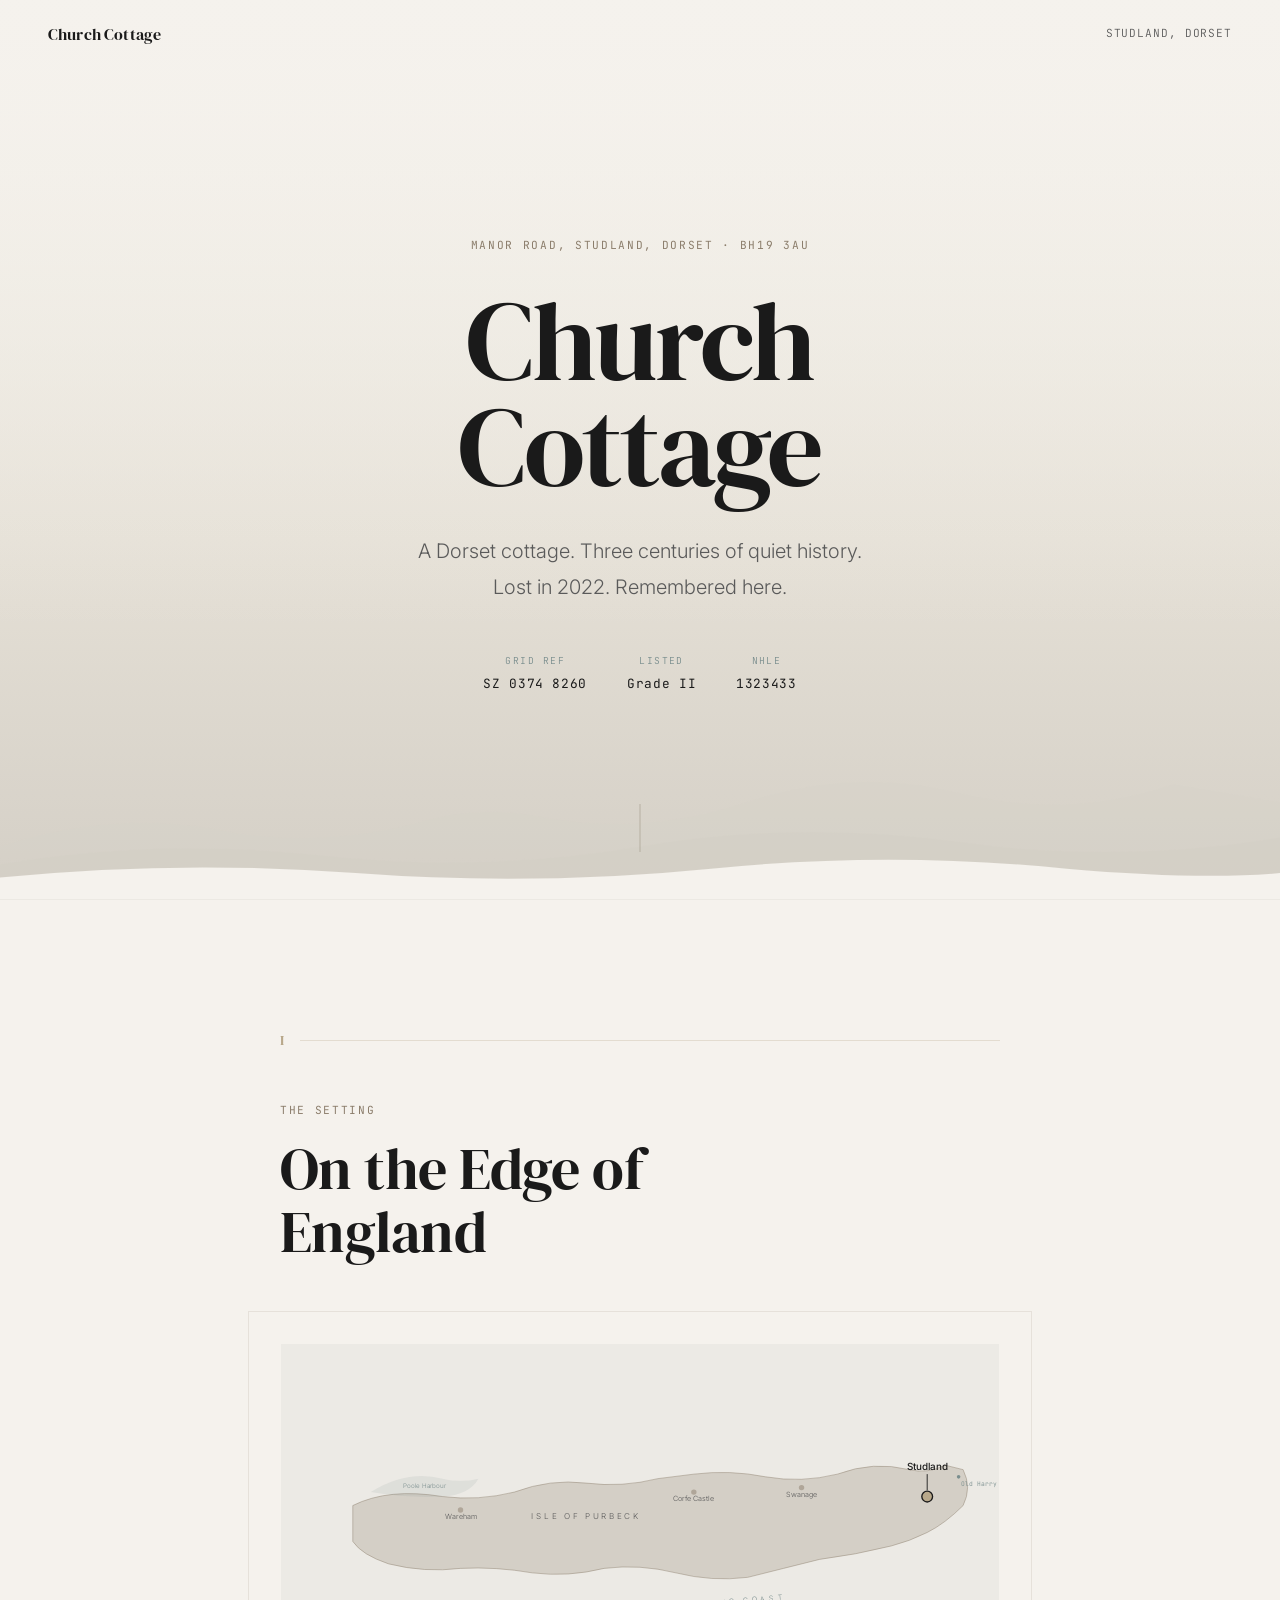
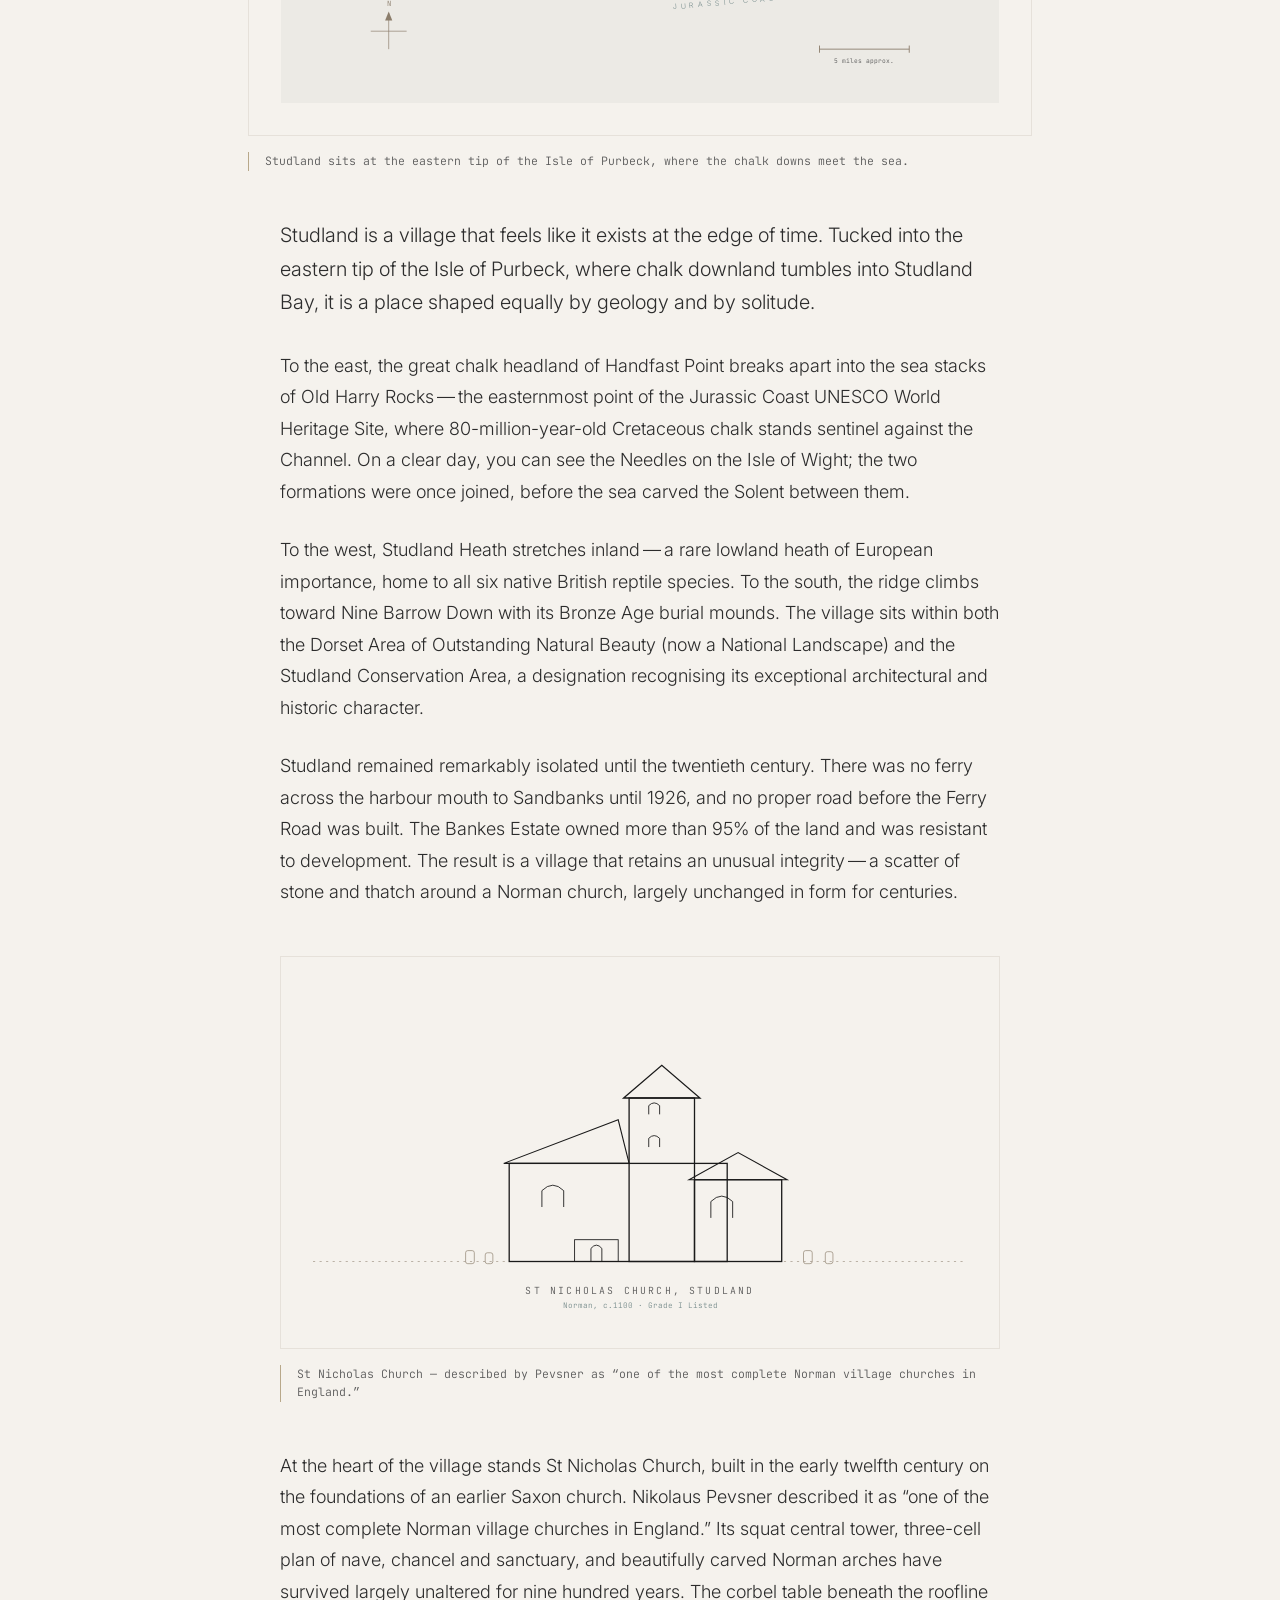
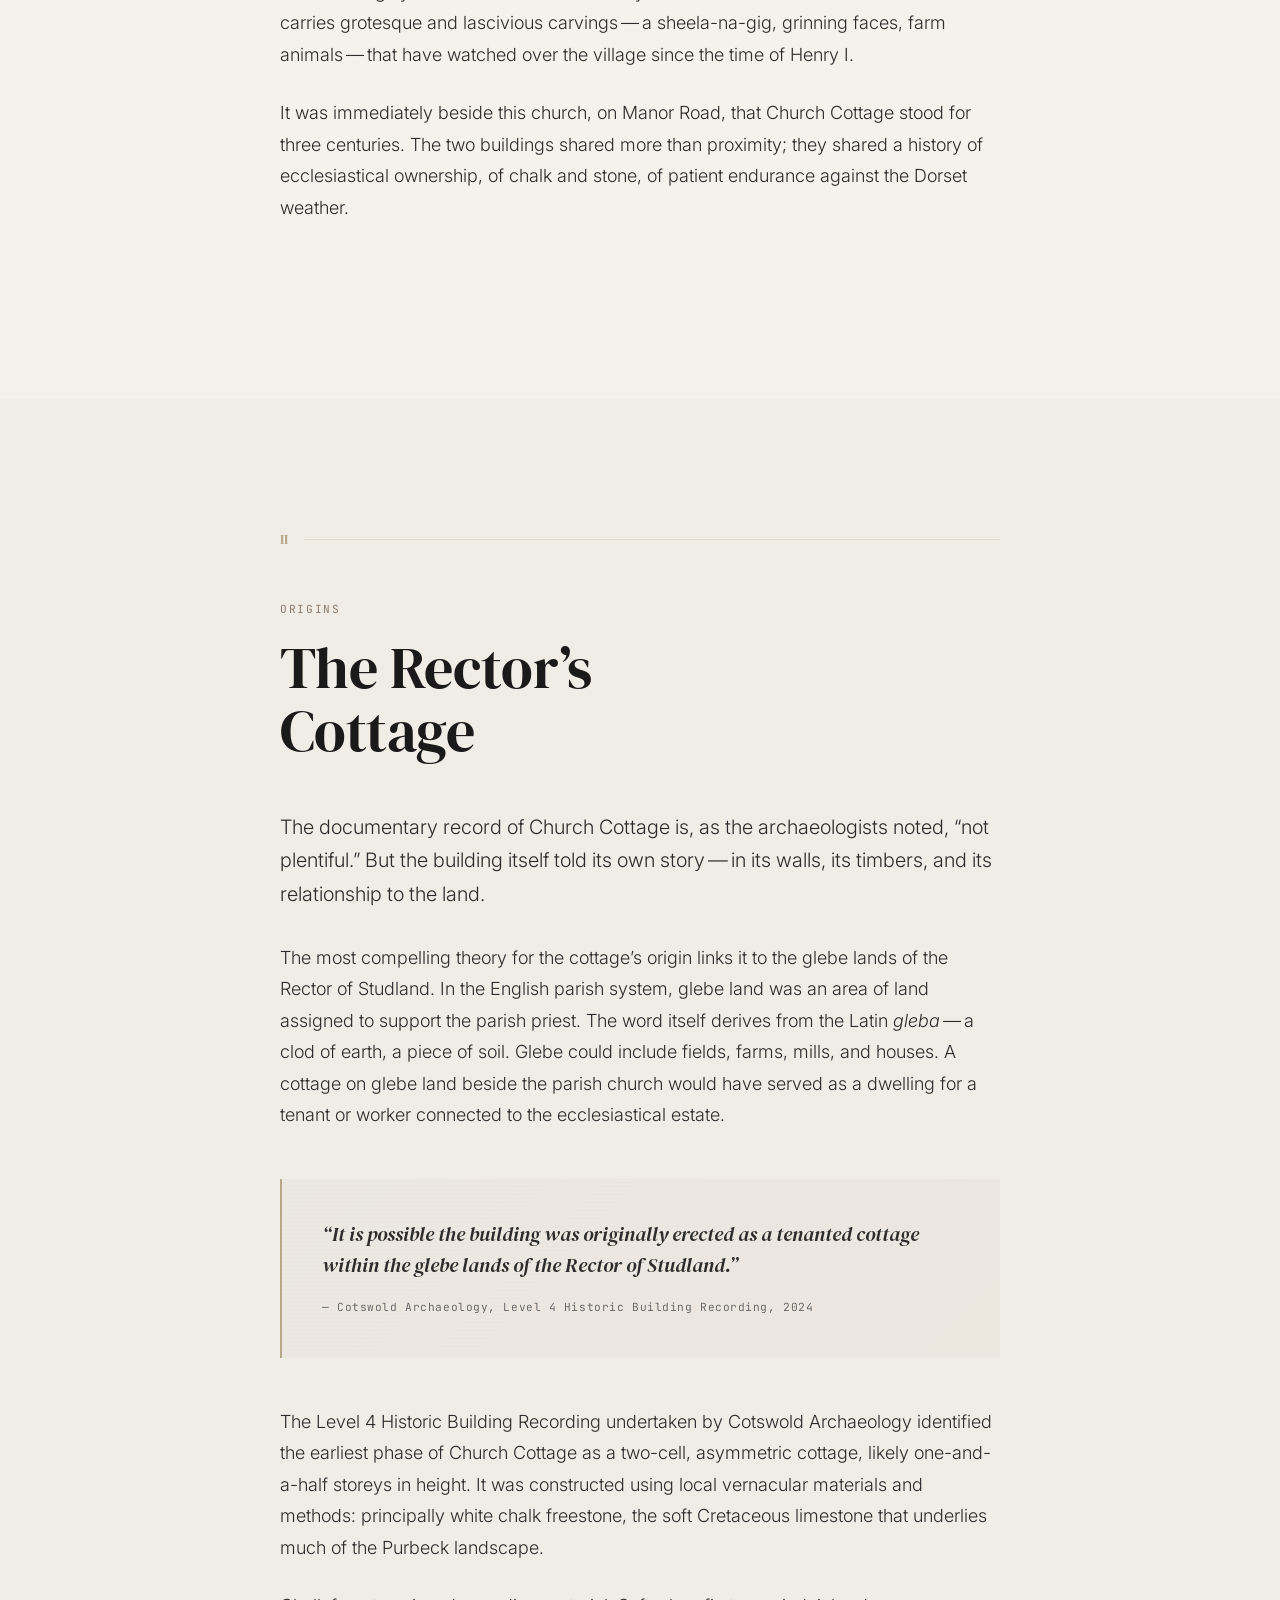
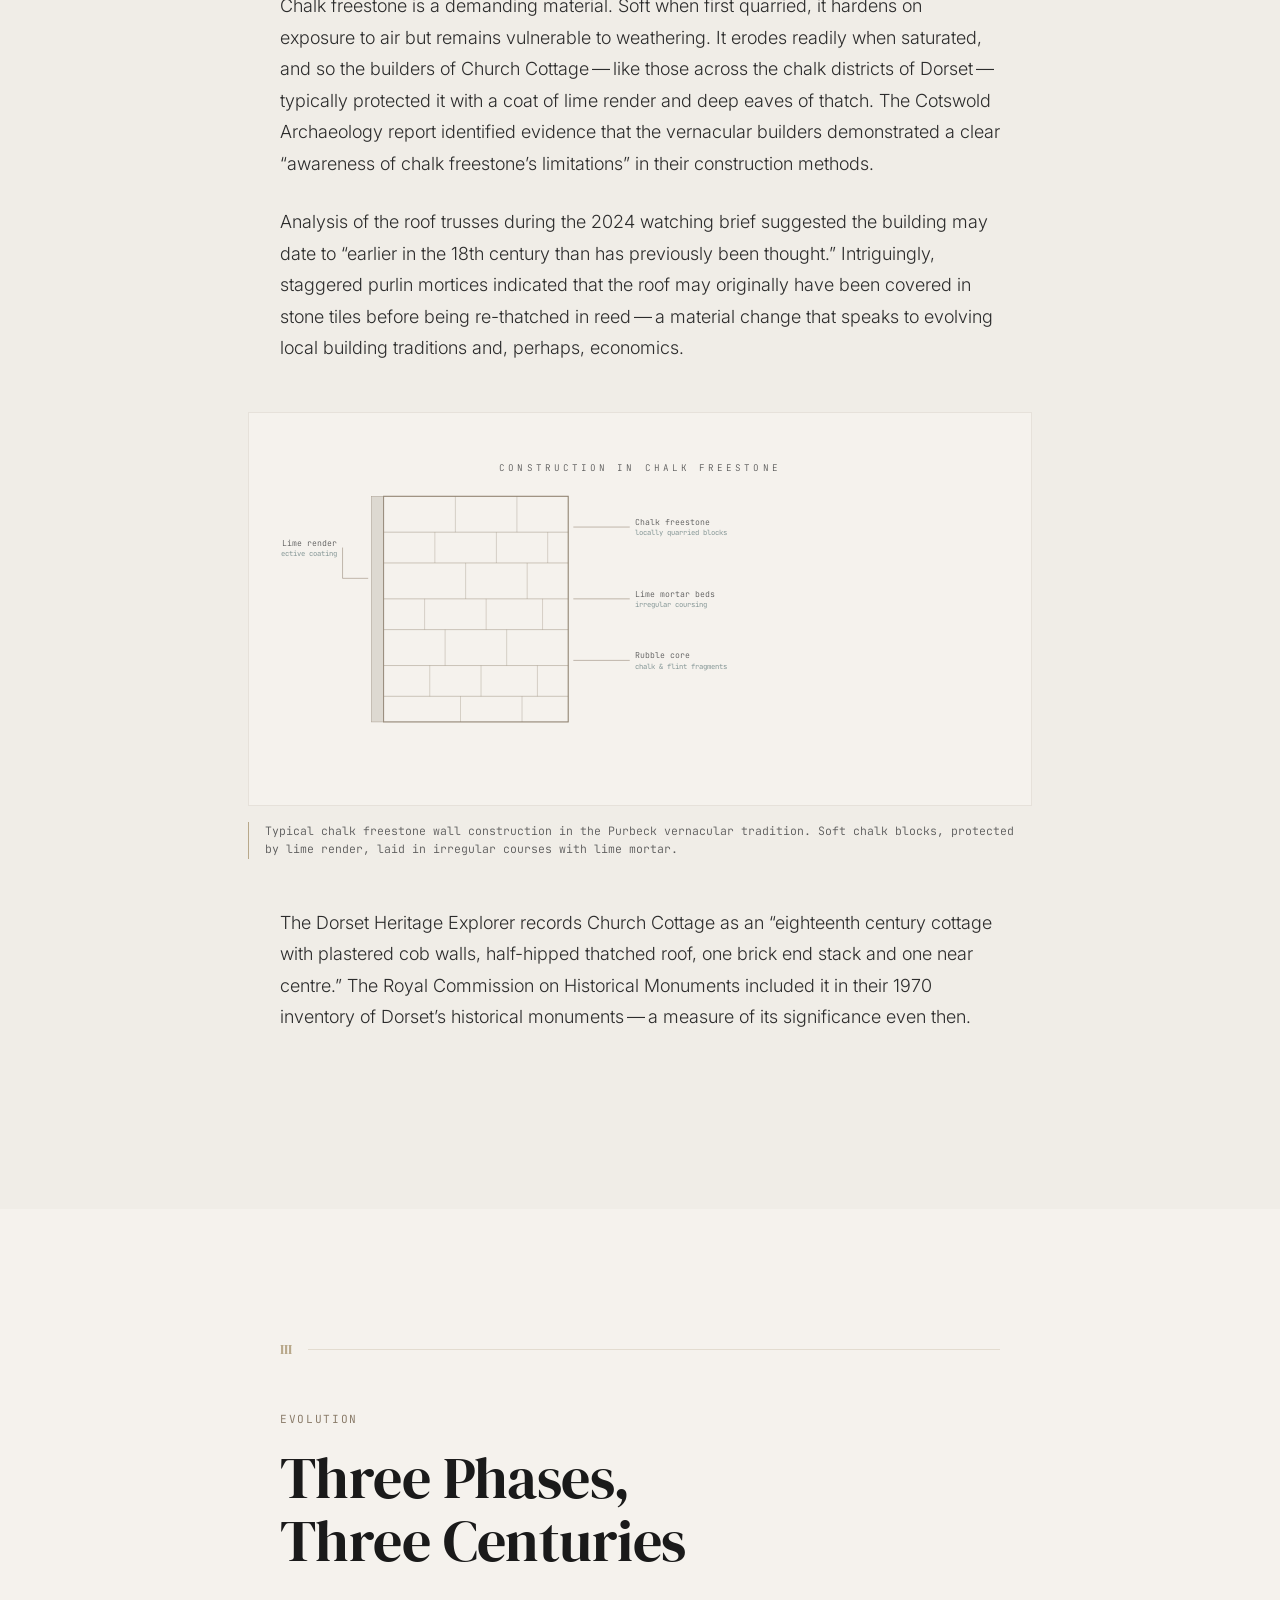
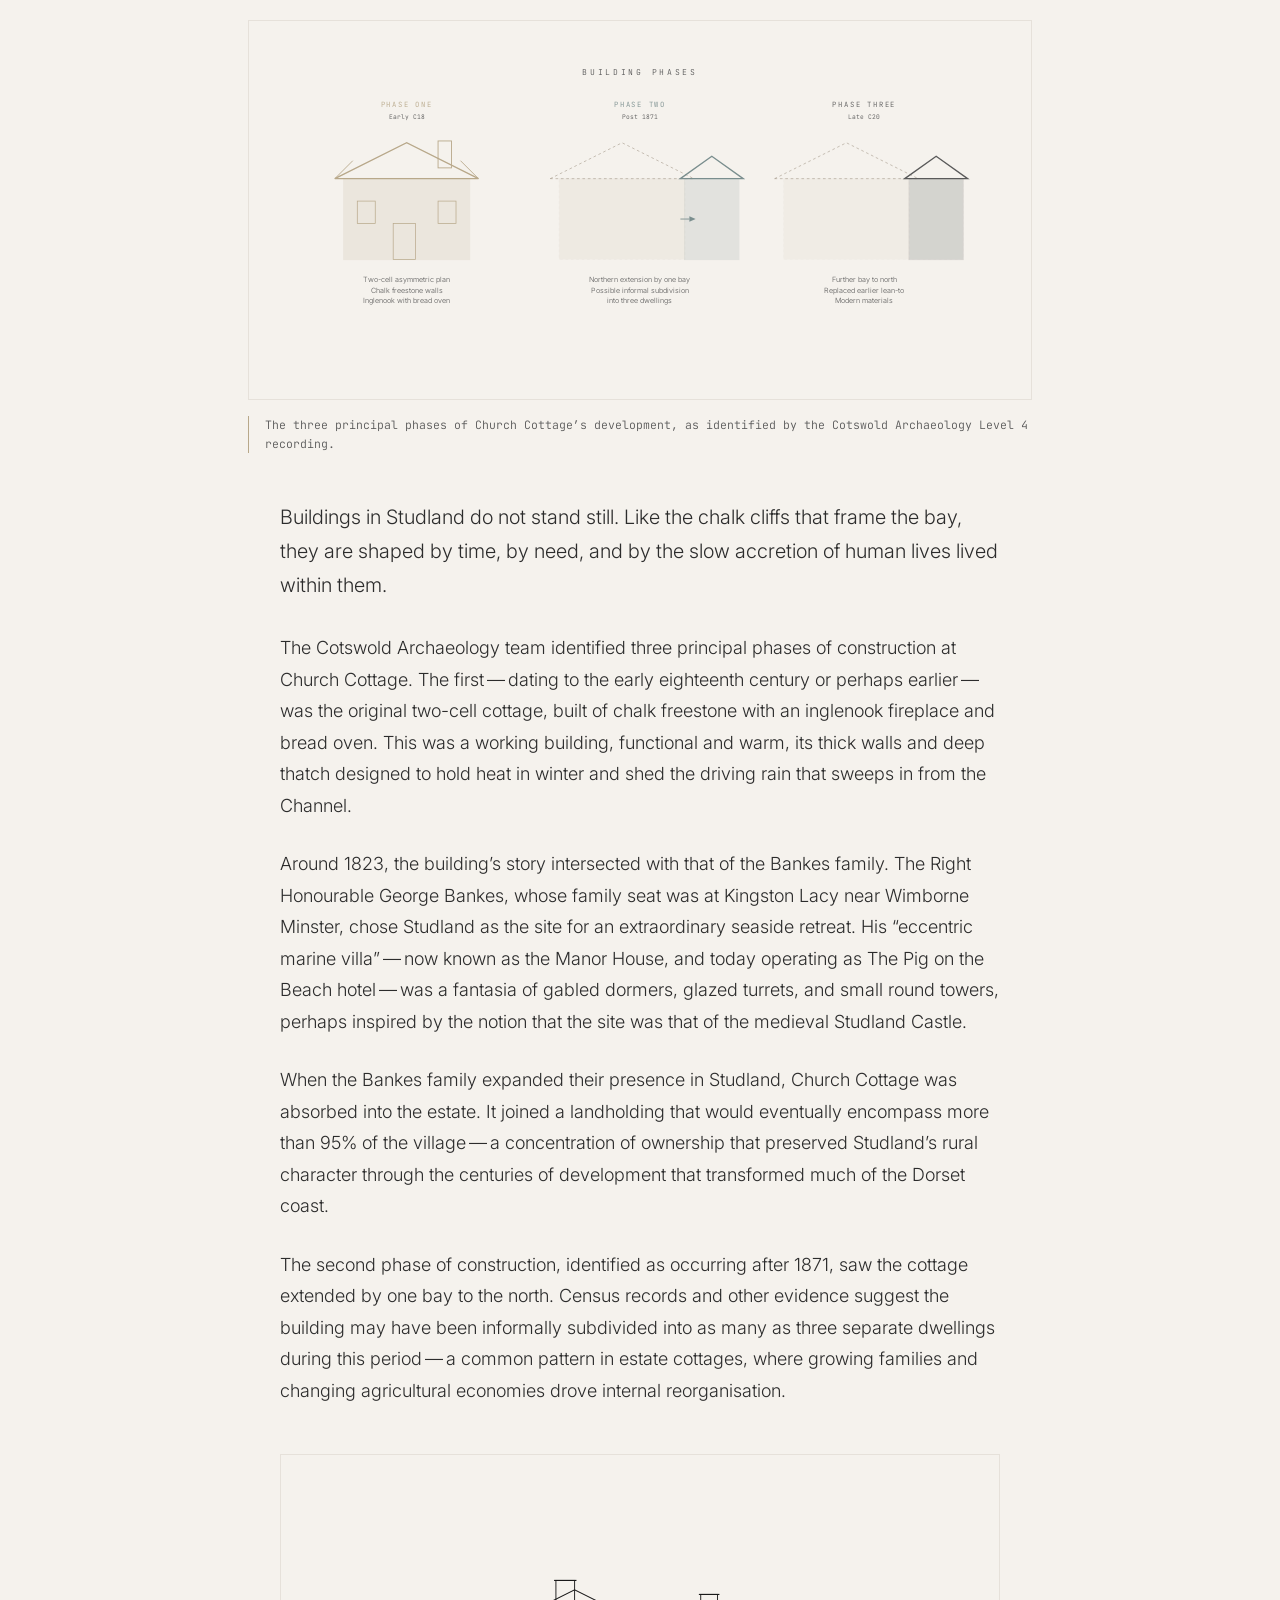
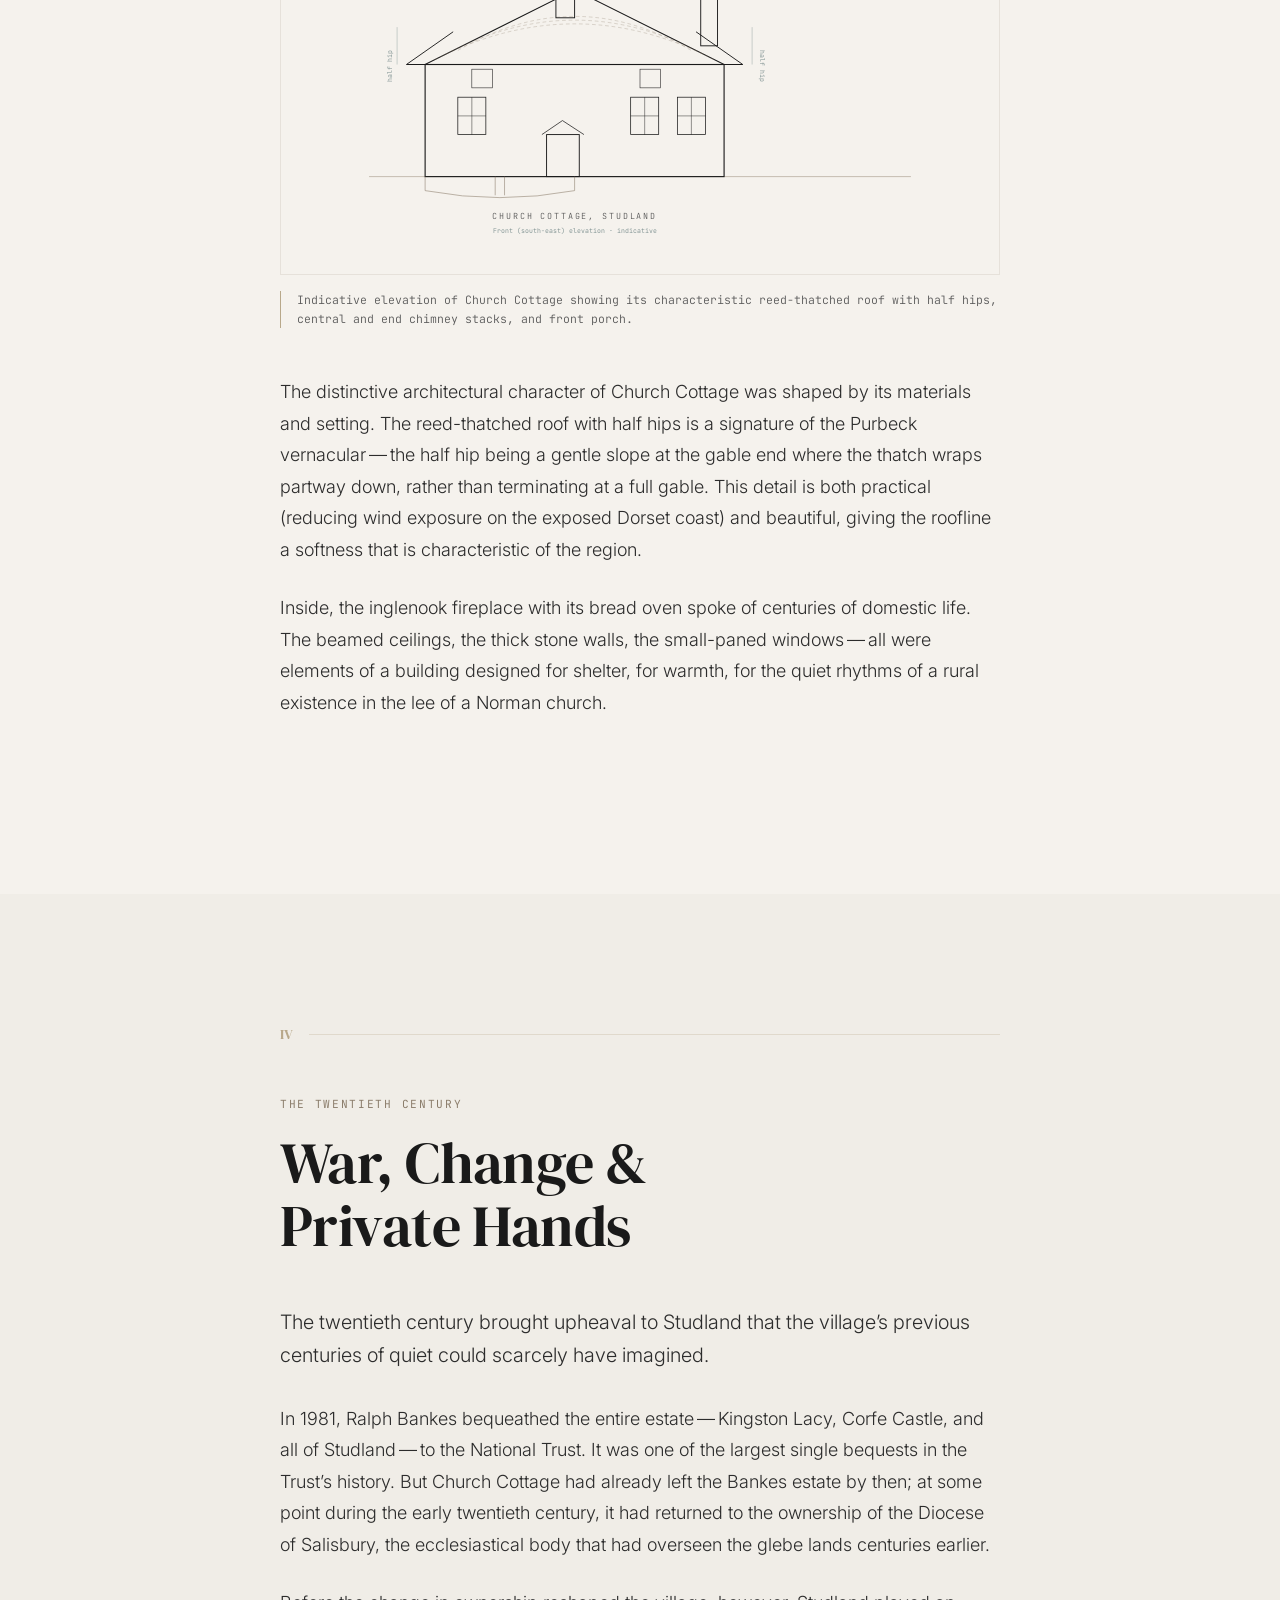
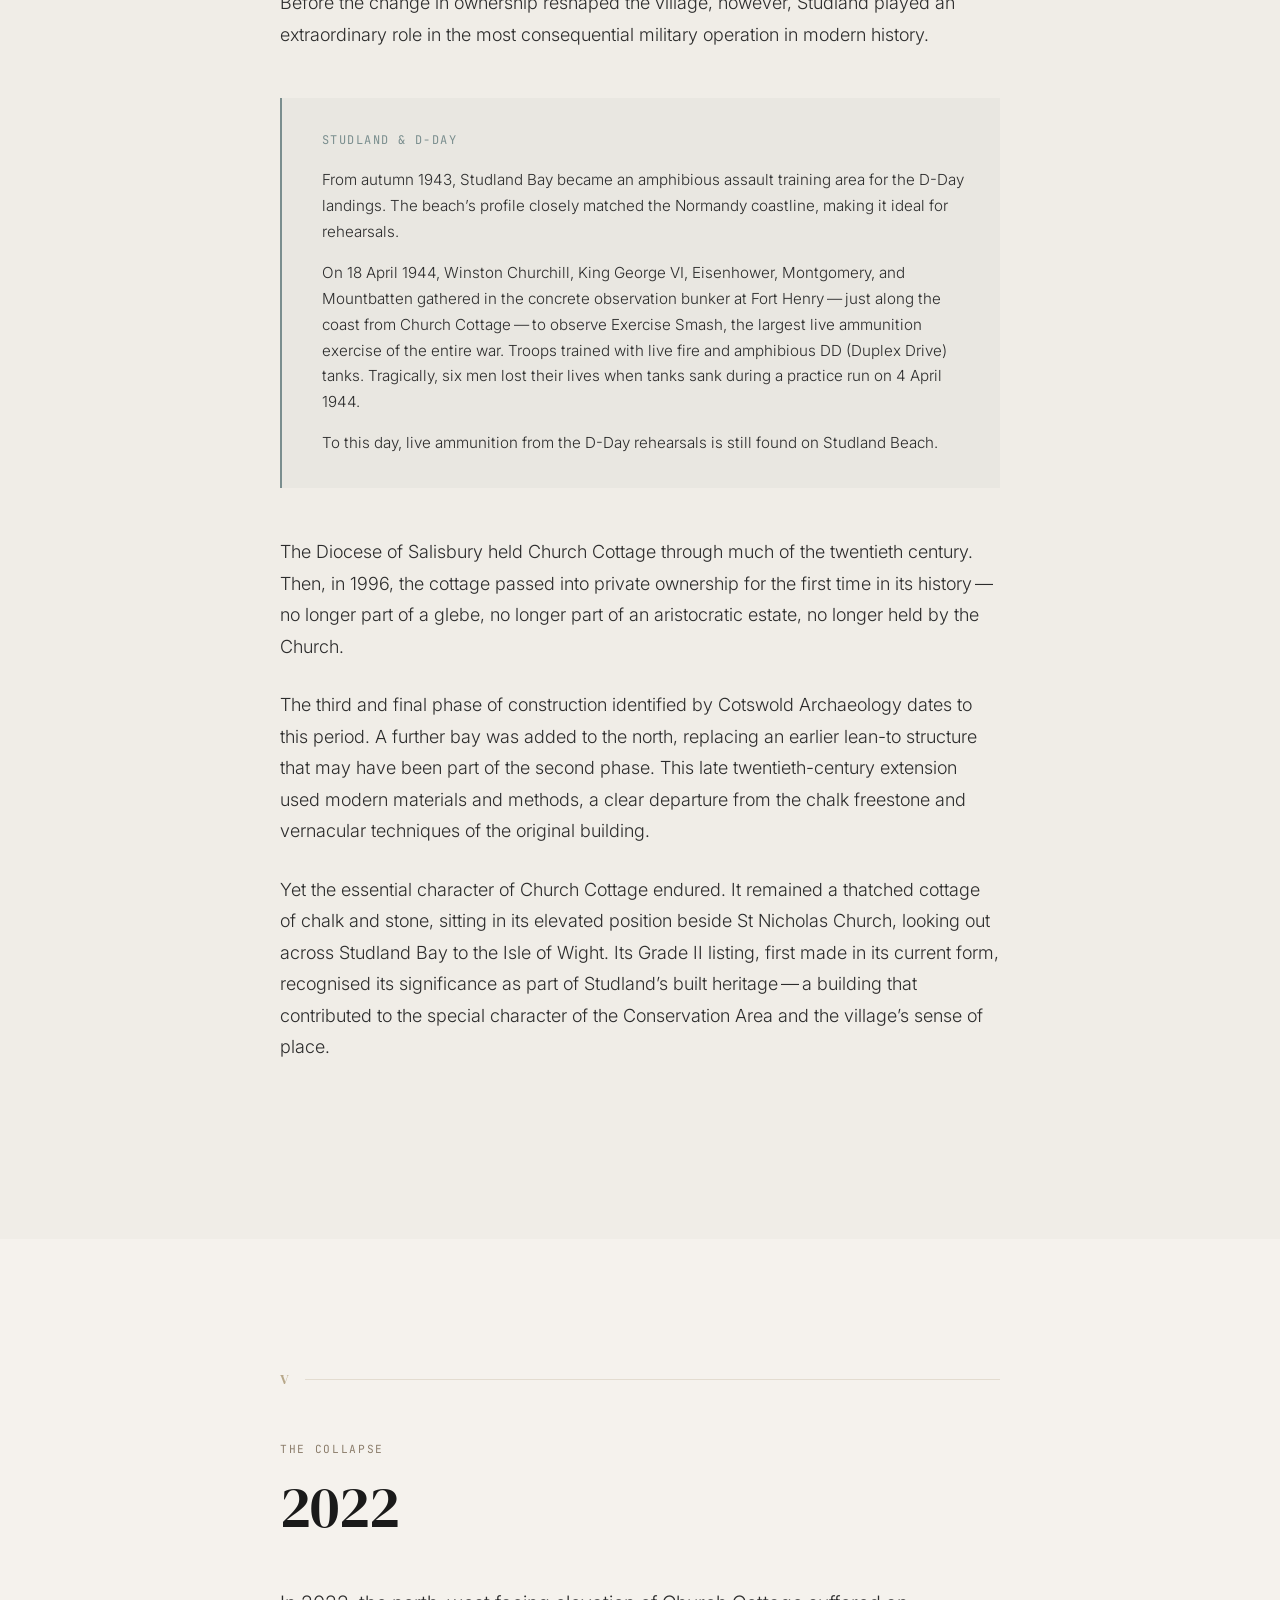
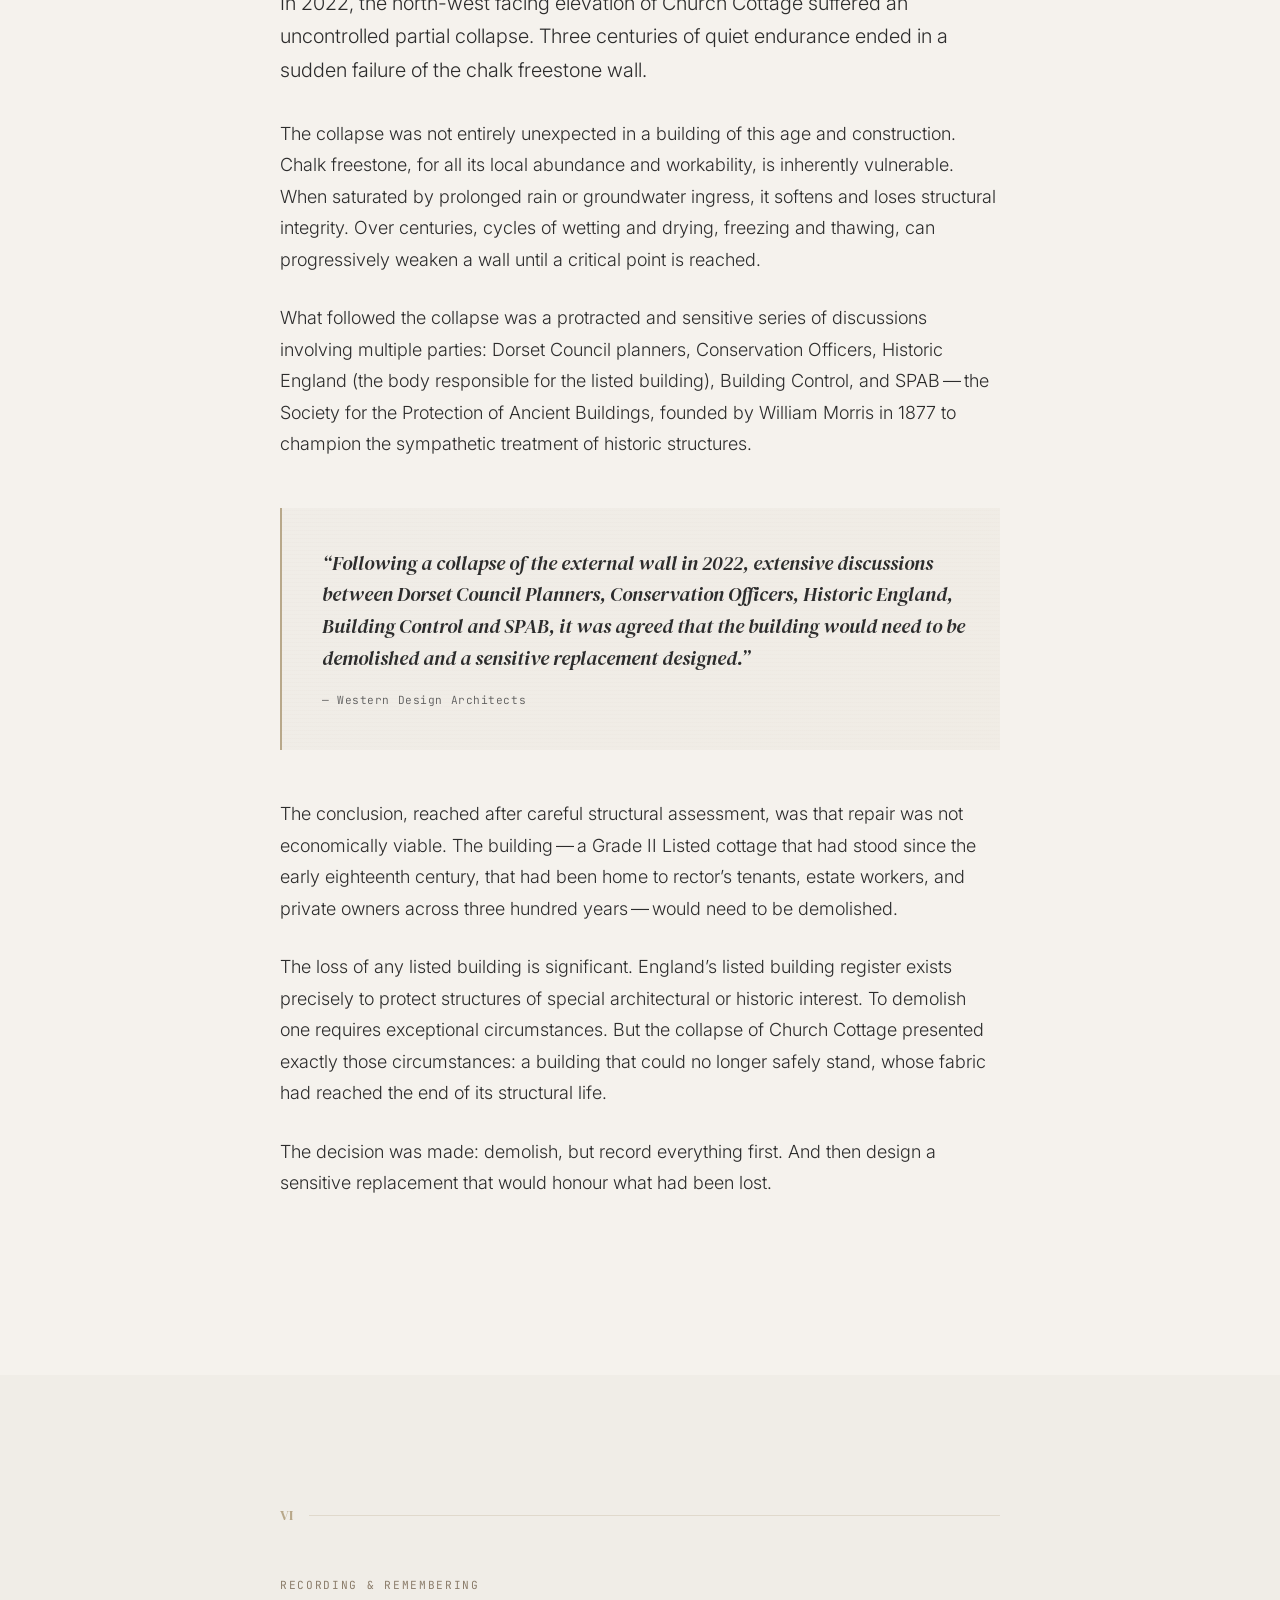
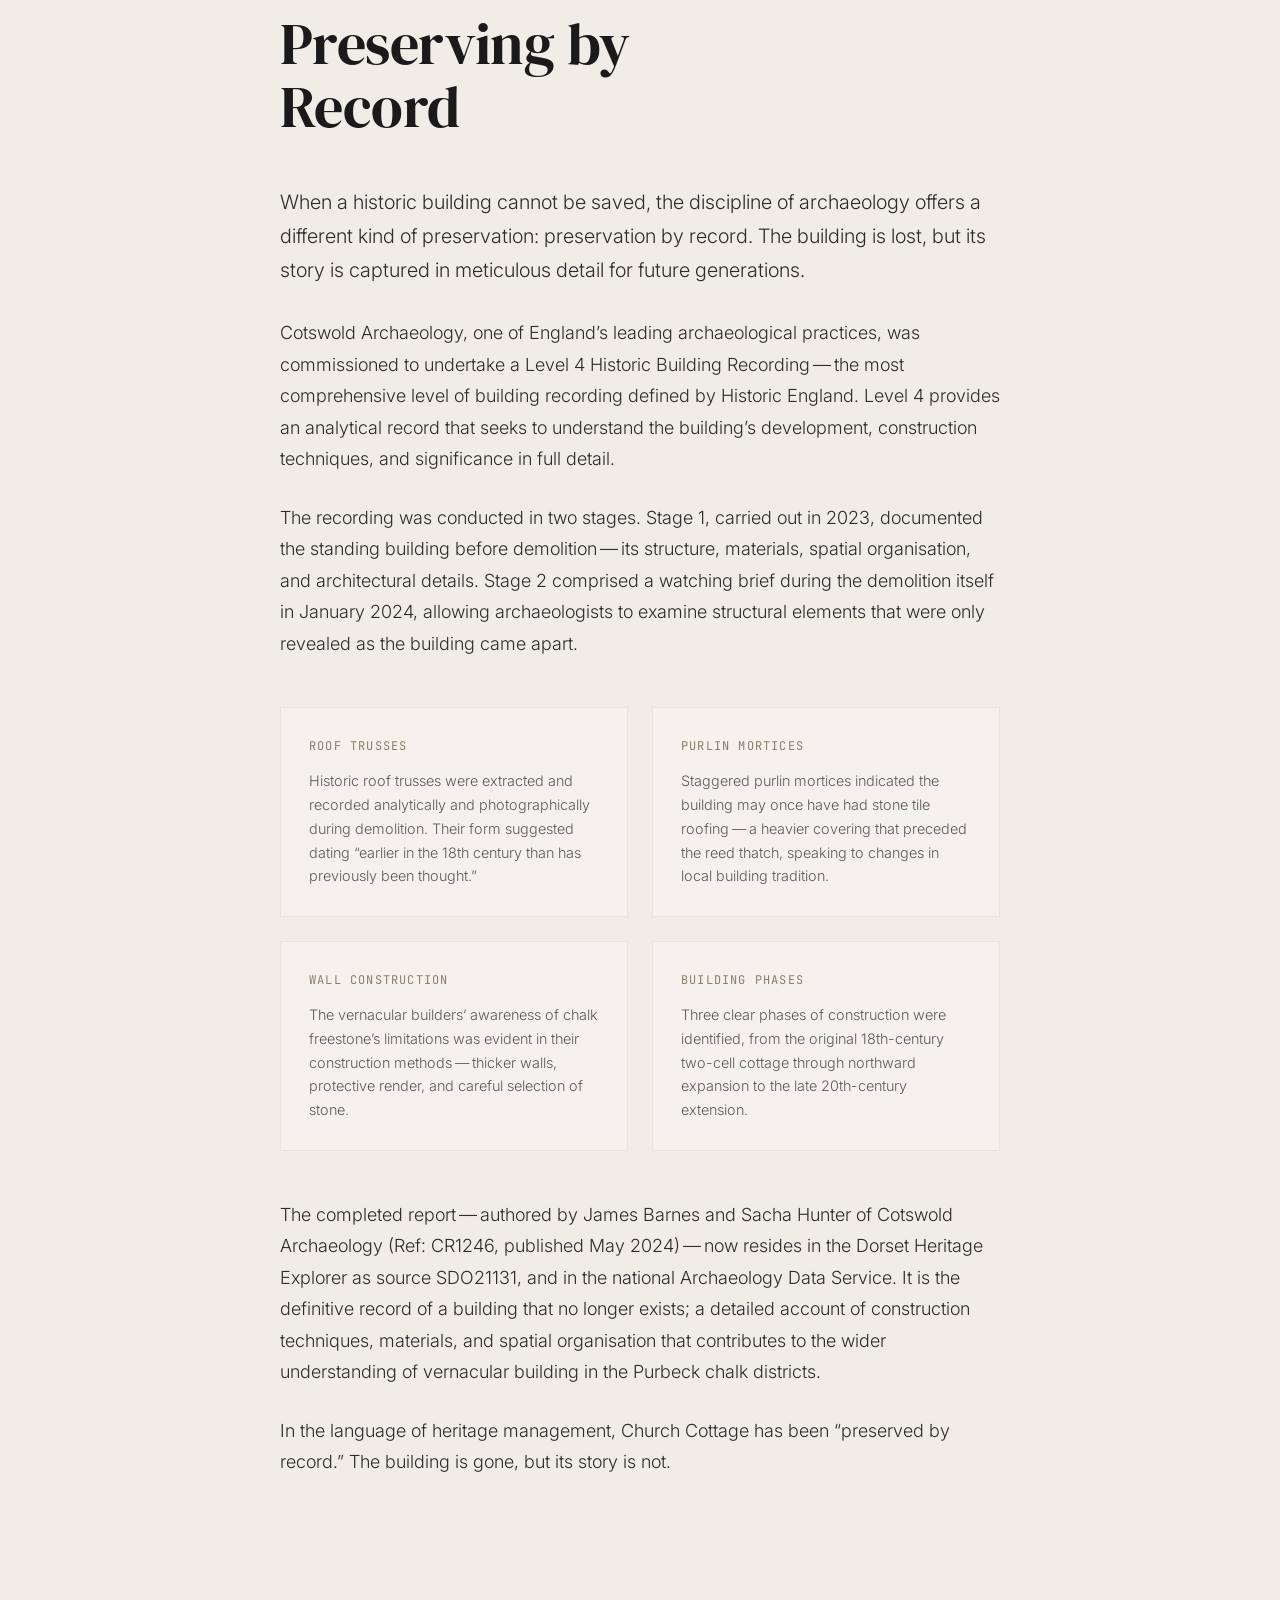
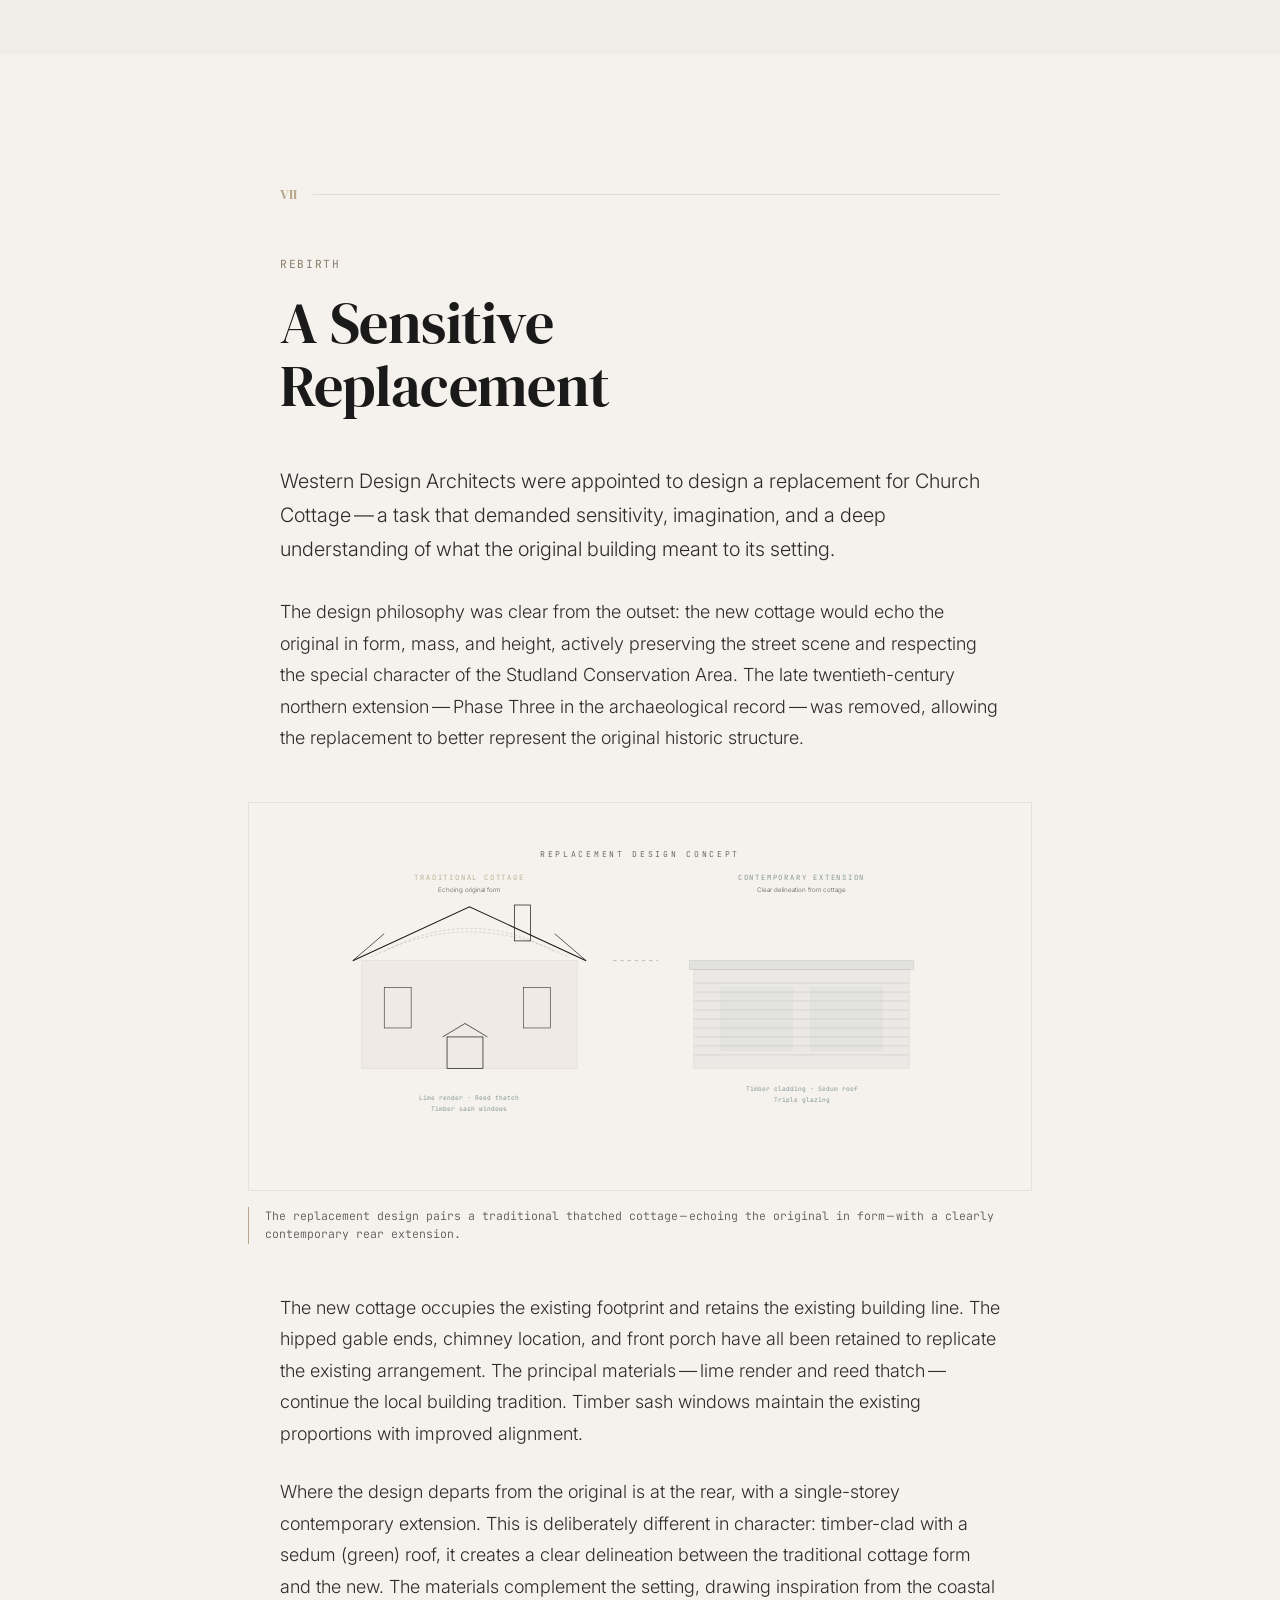
==== index.html @ f6f882e3 "Build Church Cottage, Studland historical website Complete single-page editorial-style website telli" ====
<!DOCTYPE html>
<html lang="en">
<head>
  <meta charset="UTF-8">
  <meta name="viewport" content="width=device-width, initial-scale=1.0">
  <title>Church Cottage, Studland — A History</title>
  <meta name="description" content="The story of Church Cottage, Manor Road, Studland, Dorset. A Grade II Listed thatched cottage spanning three centuries — from glebe lands to the Bankes estate, through collapse and rebirth.">
  <meta property="og:title" content="Church Cottage, Studland — A History">
  <meta property="og:description" content="A Dorset cottage. Three centuries of quiet history. Lost in 2022. Remembered here.">
  <meta property="og:type" content="article">
  <meta property="og:locale" content="en_GB">
  <link rel="icon" type="image/svg+xml" href="favicon.svg">
  <link rel="preconnect" href="https://fonts.googleapis.com">
  <link rel="preconnect" href="https://fonts.gstatic.com" crossorigin>
  <link rel="stylesheet" href="https://fonts.googleapis.com/css2?family=DM+Serif+Display:ital@0;1&amp;family=Inter:wght@300;400;500&amp;family=JetBrains+Mono:wght@300;400&amp;display=swap">
  <link rel="stylesheet" href="style.css">
</head>
<body>
  <!-- Reading Progress Bar -->
  <div class="progress-bar" id="progressBar" aria-hidden="true"></div>

  <!-- Navigation -->
  <nav class="site-nav" id="siteNav" aria-label="Main navigation">
    <span class="nav-title">Church Cottage</span>
    <span class="nav-location">Studland, Dorset</span>
  </nav>

  <!-- Hero -->
  <header class="hero" id="hero">
    <div class="hero-mist" id="heroMist" aria-hidden="true"></div>
    <div class="hero-content">
      <p class="hero-label">Manor Road, Studland, Dorset &middot; BH19 3AU</p>
      <h1 class="hero-title">Church<br>Cottage</h1>
      <p class="hero-subtitle">A Dorset cottage. Three centuries of quiet history.<br>Lost in 2022. Remembered here.</p>
      <div class="hero-meta">
        <span class="hero-meta-item">
          <span class="meta-label">Grid Ref</span>
          <span class="meta-value">SZ 0374 8260</span>
        </span>
        <span class="hero-meta-item">
          <span class="meta-label">Listed</span>
          <span class="meta-value">Grade II</span>
        </span>
        <span class="hero-meta-item">
          <span class="meta-label">NHLE</span>
          <span class="meta-value">1323433</span>
        </span>
      </div>
    </div>
    <div class="scroll-indicator" aria-hidden="true">
      <span class="scroll-line"></span>
    </div>
    <!-- Hero SVG landscape -->
    <div class="hero-landscape" aria-hidden="true">
      <svg viewBox="0 0 1440 200" preserveAspectRatio="none" xmlns="http://www.w3.org/2000/svg">
        <path d="M0,200 L0,140 Q120,100 240,120 Q360,145 480,110 Q540,95 600,105 Q720,130 840,90 Q960,50 1080,80 Q1200,110 1320,70 L1440,90 L1440,200 Z" fill="var(--purbeck-stone)" opacity="0.3"/>
        <path d="M0,200 L0,160 Q180,130 360,150 Q540,170 720,140 Q900,110 1080,135 Q1260,160 1440,130 L1440,200 Z" fill="var(--purbeck-stone)" opacity="0.5"/>
        <path d="M0,200 L0,175 Q200,155 400,170 Q600,185 800,165 Q1000,145 1200,165 Q1350,178 1440,170 L1440,200 Z" fill="var(--chalk-white)"/>
      </svg>
    </div>
  </header>

  <main>
    <!-- Section 1: The Setting -->
    <section class="content-section" id="setting" aria-labelledby="setting-title">
      <div class="section-marker" aria-hidden="true">
        <span class="section-number">I</span>
        <span class="section-rule"></span>
      </div>
      <div class="section-content">
        <p class="section-label">The Setting</p>
        <h2 class="section-title" id="setting-title">On the Edge of<br>England</h2>

        <!-- SVG Map of Isle of Purbeck -->
        <figure class="figure-wide" role="img" aria-label="Stylised map showing Studland's position on the Isle of Purbeck">
          <div class="map-container">
            <svg viewBox="0 0 800 400" xmlns="http://www.w3.org/2000/svg" class="purbeck-map">
              <!-- Sea -->
              <rect width="800" height="400" fill="var(--sea-grey)" opacity="0.08"/>
              <!-- Purbeck landmass -->
              <path d="M80,180 Q120,160 180,170 Q220,175 260,165 Q300,150 340,155 Q380,160 420,150 L460,145 Q500,140 540,148 Q580,155 620,145 Q660,130 700,140 Q720,145 740,135 L760,140 Q770,160 760,180 Q740,200 720,210 Q700,220 680,225 Q640,235 600,240 Q560,250 520,260 Q480,265 440,255 Q400,245 360,250 Q320,260 280,255 Q240,248 200,250 Q160,255 120,245 Q90,235 80,220 Z" fill="var(--purbeck-stone)" stroke="var(--thatch-dark)" stroke-width="0.5"/>
              <!-- Studland marker -->
              <circle cx="720" cy="170" r="6" fill="var(--thatch-gold)" stroke="var(--ink)" stroke-width="1.5"/>
              <line x1="720" y1="163" x2="720" y2="145" stroke="var(--ink)" stroke-width="1"/>
              <text x="720" y="140" text-anchor="middle" font-family="Inter, sans-serif" font-size="11" font-weight="500" fill="var(--ink)">Studland</text>
              <!-- Other labels -->
              <text x="340" y="195" text-anchor="middle" font-family="Inter, sans-serif" font-size="9" fill="var(--slate-mid)" letter-spacing="3">ISLE OF PURBECK</text>
              <text x="460" y="175" text-anchor="middle" font-family="Inter, sans-serif" font-size="8" fill="var(--slate-mid)">Corfe Castle</text>
              <circle cx="460" cy="165" r="3" fill="var(--thatch-dark)" opacity="0.5"/>
              <text x="580" y="170" text-anchor="middle" font-family="Inter, sans-serif" font-size="8" fill="var(--slate-mid)">Swanage</text>
              <circle cx="580" cy="160" r="3" fill="var(--thatch-dark)" opacity="0.5"/>
              <text x="200" y="195" text-anchor="middle" font-family="Inter, sans-serif" font-size="8" fill="var(--slate-mid)">Wareham</text>
              <circle cx="200" cy="185" r="3" fill="var(--thatch-dark)" opacity="0.5"/>
              <!-- Old Harry Rocks -->
              <text x="758" y="158" text-anchor="start" font-family="JetBrains Mono, monospace" font-size="7" fill="var(--sea-grey)">Old Harry</text>
              <circle cx="755" cy="148" r="2" fill="var(--sea-grey)"/>
              <!-- Compass rose -->
              <g transform="translate(120,320)">
                <line x1="0" y1="-20" x2="0" y2="20" stroke="var(--thatch-dark)" stroke-width="0.75"/>
                <line x1="-20" y1="0" x2="20" y2="0" stroke="var(--thatch-dark)" stroke-width="0.75"/>
                <polygon points="0,-22 -4,-12 4,-12" fill="var(--thatch-dark)"/>
                <text x="0" y="-28" text-anchor="middle" font-family="JetBrains Mono, monospace" font-size="8" fill="var(--thatch-dark)">N</text>
              </g>
              <!-- Scale bar -->
              <line x1="600" y1="340" x2="700" y2="340" stroke="var(--thatch-dark)" stroke-width="1"/>
              <line x1="600" y1="336" x2="600" y2="344" stroke="var(--thatch-dark)" stroke-width="1"/>
              <line x1="700" y1="336" x2="700" y2="344" stroke="var(--thatch-dark)" stroke-width="1"/>
              <text x="650" y="355" text-anchor="middle" font-family="JetBrains Mono, monospace" font-size="7" fill="var(--slate-mid)">5 miles approx.</text>
              <!-- Jurassic Coast label -->
              <text x="500" y="290" text-anchor="middle" font-family="Inter, sans-serif" font-size="8" fill="var(--sea-grey)" letter-spacing="4" transform="rotate(-5, 500, 290)">JURASSIC COAST</text>
              <!-- Poole Harbour -->
              <path d="M100,165 Q140,140 180,150 Q200,155 220,150 Q210,168 180,170 Q140,172 100,165 Z" fill="var(--sea-grey)" opacity="0.12"/>
              <text x="160" y="160" text-anchor="middle" font-family="Inter, sans-serif" font-size="7" fill="var(--sea-grey)">Poole Harbour</text>
            </svg>
          </div>
          <figcaption>Studland sits at the eastern tip of the Isle of Purbeck, where the chalk downs meet the sea.</figcaption>
        </figure>

        <div class="prose">
          <p class="lead">Studland is a village that feels like it exists at the edge of time. Tucked into the eastern tip of the Isle of Purbeck, where chalk downland tumbles into Studland Bay, it is a place shaped equally by geology and by solitude.</p>

          <p>To the east, the great chalk headland of Handfast Point breaks apart into the sea stacks of Old Harry Rocks&thinsp;&mdash;&thinsp;the easternmost point of the Jurassic Coast UNESCO World Heritage Site, where 80-million-year-old Cretaceous chalk stands sentinel against the Channel. On a clear day, you can see the Needles on the Isle of Wight; the two formations were once joined, before the sea carved the Solent between them.</p>

          <p>To the west, Studland Heath stretches inland&thinsp;&mdash;&thinsp;a rare lowland heath of European importance, home to all six native British reptile species. To the south, the ridge climbs toward Nine Barrow Down with its Bronze Age burial mounds. The village sits within both the Dorset Area of Outstanding Natural Beauty (now a National Landscape) and the Studland Conservation Area, a designation recognising its exceptional architectural and historic character.</p>

          <p>Studland remained remarkably isolated until the twentieth century. There was no ferry across the harbour mouth to Sandbanks until 1926, and no proper road before the Ferry Road was built. The Bankes Estate owned more than 95% of the land and was resistant to development. The result is a village that retains an unusual integrity&thinsp;&mdash;&thinsp;a scatter of stone and thatch around a Norman church, largely unchanged in form for centuries.</p>
        </div>

        <!-- St Nicholas Church illustration -->
        <figure class="figure-feature" role="img" aria-label="Illustration of St Nicholas Church, Studland">
          <div class="church-illustration">
            <svg viewBox="0 0 600 300" xmlns="http://www.w3.org/2000/svg" class="church-svg">
              <!-- Ground line -->
              <line x1="0" y1="250" x2="600" y2="250" stroke="var(--thatch-dark)" stroke-width="0.5" stroke-dasharray="2,4"/>
              <!-- Church body - nave -->
              <rect x="180" y="160" width="200" height="90" fill="none" stroke="var(--ink)" stroke-width="1.2"/>
              <!-- Tower -->
              <rect x="290" y="100" width="60" height="150" fill="none" stroke="var(--ink)" stroke-width="1.2"/>
              <!-- Tower roof -->
              <polygon points="285,100 320,70 355,100" fill="none" stroke="var(--ink)" stroke-width="1.2"/>
              <!-- Nave roof -->
              <polygon points="175,160 280,120 290,160" fill="none" stroke="var(--ink)" stroke-width="1"/>
              <!-- Chancel -->
              <rect x="350" y="175" width="80" height="75" fill="none" stroke="var(--ink)" stroke-width="1.2"/>
              <!-- Chancel roof -->
              <polygon points="345,175 390,150 435,175" fill="none" stroke="var(--ink)" stroke-width="1"/>
              <!-- Porch -->
              <rect x="240" y="230" width="40" height="20" fill="none" stroke="var(--ink)" stroke-width="0.8"/>
              <!-- Door -->
              <path d="M255,250 L255,238 Q260,232 265,238 L265,250" fill="none" stroke="var(--ink)" stroke-width="0.8"/>
              <!-- Windows - Norman arches -->
              <path d="M210,200 L210,185 Q220,175 230,185 L230,200" fill="none" stroke="var(--ink)" stroke-width="0.8"/>
              <path d="M365,210 L365,195 Q375,185 385,195 L385,210" fill="none" stroke="var(--ink)" stroke-width="0.8"/>
              <!-- Tower windows -->
              <path d="M308,115 L308,107 Q313,102 318,107 L318,115" fill="none" stroke="var(--ink)" stroke-width="0.8"/>
              <path d="M308,145 L308,137 Q313,132 318,137 L318,145" fill="none" stroke="var(--ink)" stroke-width="0.8"/>
              <!-- Graveyard elements -->
              <rect x="140" y="240" width="8" height="12" rx="2" fill="none" stroke="var(--thatch-dark)" stroke-width="0.6"/>
              <rect x="158" y="242" width="7" height="10" rx="2" fill="none" stroke="var(--thatch-dark)" stroke-width="0.6"/>
              <rect x="450" y="240" width="8" height="12" rx="2" fill="none" stroke="var(--thatch-dark)" stroke-width="0.6"/>
              <rect x="470" y="241" width="7" height="11" rx="2" fill="none" stroke="var(--thatch-dark)" stroke-width="0.6"/>
              <!-- Label -->
              <text x="300" y="280" text-anchor="middle" font-family="JetBrains Mono, monospace" font-size="9" fill="var(--slate-mid)" letter-spacing="2">ST NICHOLAS CHURCH, STUDLAND</text>
              <text x="300" y="293" text-anchor="middle" font-family="JetBrains Mono, monospace" font-size="7" fill="var(--sea-grey)">Norman, c.1100 &middot; Grade I Listed</text>
            </svg>
          </div>
          <figcaption>St Nicholas Church &mdash; described by Pevsner as &ldquo;one of the most complete Norman village churches in England.&rdquo;</figcaption>
        </figure>

        <div class="prose">
          <p>At the heart of the village stands St Nicholas Church, built in the early twelfth century on the foundations of an earlier Saxon church. Nikolaus Pevsner described it as &ldquo;one of the most complete Norman village churches in England.&rdquo; Its squat central tower, three-cell plan of nave, chancel and sanctuary, and beautifully carved Norman arches have survived largely unaltered for nine hundred years. The corbel table beneath the roofline carries grotesque and lascivious carvings&thinsp;&mdash;&thinsp;a sheela-na-gig, grinning faces, farm animals&thinsp;&mdash;&thinsp;that have watched over the village since the time of Henry I.</p>

          <p>It was immediately beside this church, on Manor Road, that Church Cottage stood for three centuries. The two buildings shared more than proximity; they shared a history of ecclesiastical ownership, of chalk and stone, of patient endurance against the Dorset weather.</p>
        </div>
      </div>
    </section>

    <!-- Section 2: Origins -->
    <section class="content-section section-alt" id="origins" aria-labelledby="origins-title">
      <div class="section-marker" aria-hidden="true">
        <span class="section-number">II</span>
        <span class="section-rule"></span>
      </div>
      <div class="section-content">
        <p class="section-label">Origins</p>
        <h2 class="section-title" id="origins-title">The Rector&rsquo;s<br>Cottage</h2>

        <div class="prose">
          <p class="lead">The documentary record of Church Cottage is, as the archaeologists noted, &ldquo;not plentiful.&rdquo; But the building itself told its own story&thinsp;&mdash;&thinsp;in its walls, its timbers, and its relationship to the land.</p>

          <p>The most compelling theory for the cottage&rsquo;s origin links it to the glebe lands of the Rector of Studland. In the English parish system, glebe land was an area of land assigned to support the parish priest. The word itself derives from the Latin <em>gleba</em>&thinsp;&mdash;&thinsp;a clod of earth, a piece of soil. Glebe could include fields, farms, mills, and houses. A cottage on glebe land beside the parish church would have served as a dwelling for a tenant or worker connected to the ecclesiastical estate.</p>
        </div>

        <blockquote class="historical-quote">
          <p>&ldquo;It is possible the building was originally erected as a tenanted cottage within the glebe lands of the Rector of Studland.&rdquo;</p>
          <cite>&mdash; Cotswold Archaeology, Level 4 Historic Building Recording, 2024</cite>
        </blockquote>

        <div class="prose">
          <p>The Level 4 Historic Building Recording undertaken by Cotswold Archaeology identified the earliest phase of Church Cottage as a two-cell, asymmetric cottage, likely one-and-a-half storeys in height. It was constructed using local vernacular materials and methods: principally white chalk freestone, the soft Cretaceous limestone that underlies much of the Purbeck landscape.</p>

          <p>Chalk freestone is a demanding material. Soft when first quarried, it hardens on exposure to air but remains vulnerable to weathering. It erodes readily when saturated, and so the builders of Church Cottage&thinsp;&mdash;&thinsp;like those across the chalk districts of Dorset&thinsp;&mdash;&thinsp;typically protected it with a coat of lime render and deep eaves of thatch. The Cotswold Archaeology report identified evidence that the vernacular builders demonstrated a clear &ldquo;awareness of chalk freestone&rsquo;s limitations&rdquo; in their construction methods.</p>

          <p>Analysis of the roof trusses during the 2024 watching brief suggested the building may date to &ldquo;earlier in the 18th century than has previously been thought.&rdquo; Intriguingly, staggered purlin mortices indicated that the roof may originally have been covered in stone tiles before being re-thatched in reed&thinsp;&mdash;&thinsp;a material change that speaks to evolving local building traditions and, perhaps, economics.</p>
        </div>

        <!-- Construction detail illustration -->
        <figure class="figure-wide" role="img" aria-label="Diagram showing chalk freestone wall construction">
          <div class="construction-diagram">
            <svg viewBox="0 0 700 320" xmlns="http://www.w3.org/2000/svg" class="construction-svg">
              <!-- Title -->
              <text x="350" y="25" text-anchor="middle" font-family="JetBrains Mono, monospace" font-size="9" fill="var(--slate-mid)" letter-spacing="3">CONSTRUCTION IN CHALK FREESTONE</text>
              <!-- Wall section -->
              <g transform="translate(100,50)">
                <!-- Stone blocks - irregular coursing -->
                <rect x="0" y="0" width="180" height="220" fill="var(--chalk-white)" stroke="var(--thatch-dark)" stroke-width="1"/>
                <!-- Coursing lines -->
                <line x1="0" y1="35" x2="180" y2="35" stroke="var(--thatch-dark)" stroke-width="0.4"/>
                <line x1="0" y1="65" x2="180" y2="65" stroke="var(--thatch-dark)" stroke-width="0.4"/>
                <line x1="0" y1="100" x2="180" y2="100" stroke="var(--thatch-dark)" stroke-width="0.4"/>
                <line x1="0" y1="130" x2="180" y2="130" stroke="var(--thatch-dark)" stroke-width="0.4"/>
                <line x1="0" y1="165" x2="180" y2="165" stroke="var(--thatch-dark)" stroke-width="0.4"/>
                <line x1="0" y1="195" x2="180" y2="195" stroke="var(--thatch-dark)" stroke-width="0.4"/>
                <!-- Vertical joints -->
                <line x1="70" y1="0" x2="70" y2="35" stroke="var(--thatch-dark)" stroke-width="0.3"/>
                <line x1="130" y1="0" x2="130" y2="35" stroke="var(--thatch-dark)" stroke-width="0.3"/>
                <line x1="50" y1="35" x2="50" y2="65" stroke="var(--thatch-dark)" stroke-width="0.3"/>
                <line x1="110" y1="35" x2="110" y2="65" stroke="var(--thatch-dark)" stroke-width="0.3"/>
                <line x1="160" y1="35" x2="160" y2="65" stroke="var(--thatch-dark)" stroke-width="0.3"/>
                <line x1="80" y1="65" x2="80" y2="100" stroke="var(--thatch-dark)" stroke-width="0.3"/>
                <line x1="140" y1="65" x2="140" y2="100" stroke="var(--thatch-dark)" stroke-width="0.3"/>
                <line x1="40" y1="100" x2="40" y2="130" stroke="var(--thatch-dark)" stroke-width="0.3"/>
                <line x1="100" y1="100" x2="100" y2="130" stroke="var(--thatch-dark)" stroke-width="0.3"/>
                <line x1="155" y1="100" x2="155" y2="130" stroke="var(--thatch-dark)" stroke-width="0.3"/>
                <line x1="60" y1="130" x2="60" y2="165" stroke="var(--thatch-dark)" stroke-width="0.3"/>
                <line x1="120" y1="130" x2="120" y2="165" stroke="var(--thatch-dark)" stroke-width="0.3"/>
                <line x1="45" y1="165" x2="45" y2="195" stroke="var(--thatch-dark)" stroke-width="0.3"/>
                <line x1="95" y1="165" x2="95" y2="195" stroke="var(--thatch-dark)" stroke-width="0.3"/>
                <line x1="150" y1="165" x2="150" y2="195" stroke="var(--thatch-dark)" stroke-width="0.3"/>
                <line x1="75" y1="195" x2="75" y2="220" stroke="var(--thatch-dark)" stroke-width="0.3"/>
                <line x1="135" y1="195" x2="135" y2="220" stroke="var(--thatch-dark)" stroke-width="0.3"/>
                <!-- Render indication on left -->
                <rect x="-12" y="0" width="12" height="220" fill="var(--purbeck-stone)" stroke="var(--thatch-dark)" stroke-width="0.5" opacity="0.7"/>
              </g>
              <!-- Annotations -->
              <g font-family="JetBrains Mono, monospace" font-size="8" fill="var(--slate-mid)">
                <!-- Lime render annotation -->
                <line x1="85" y1="130" x2="60" y2="130" stroke="var(--thatch-dark)" stroke-width="0.5"/>
                <line x1="60" y1="130" x2="60" y2="100" stroke="var(--thatch-dark)" stroke-width="0.5"/>
                <text x="55" y="98" text-anchor="end">Lime render</text>
                <text x="55" y="108" text-anchor="end" font-size="7" fill="var(--sea-grey)">protective coating</text>
                <!-- Chalk freestone annotation -->
                <line x1="285" y1="80" x2="340" y2="80" stroke="var(--thatch-dark)" stroke-width="0.5"/>
                <text x="345" y="78" text-anchor="start">Chalk freestone</text>
                <text x="345" y="88" text-anchor="start" font-size="7" fill="var(--sea-grey)">locally quarried blocks</text>
                <!-- Lime mortar annotation -->
                <line x1="285" y1="150" x2="340" y2="150" stroke="var(--thatch-dark)" stroke-width="0.5"/>
                <text x="345" y="148" text-anchor="start">Lime mortar beds</text>
                <text x="345" y="158" text-anchor="start" font-size="7" fill="var(--sea-grey)">irregular coursing</text>
                <!-- Rubble core -->
                <line x1="285" y1="210" x2="340" y2="210" stroke="var(--thatch-dark)" stroke-width="0.5"/>
                <text x="345" y="208" text-anchor="start">Rubble core</text>
                <text x="345" y="218" text-anchor="start" font-size="7" fill="var(--sea-grey)">chalk &amp; flint fragments</text>
              </g>
            </svg>
          </div>
          <figcaption>Typical chalk freestone wall construction in the Purbeck vernacular tradition. Soft chalk blocks, protected by lime render, laid in irregular courses with lime mortar.</figcaption>
        </figure>

        <div class="prose">
          <p>The Dorset Heritage Explorer records Church Cottage as an &ldquo;eighteenth century cottage with plastered cob walls, half-hipped thatched roof, one brick end stack and one near centre.&rdquo; The Royal Commission on Historical Monuments included it in their 1970 inventory of Dorset&rsquo;s historical monuments&thinsp;&mdash;&thinsp;a measure of its significance even then.</p>
        </div>
      </div>
    </section>

    <!-- Section 3: Evolution -->
    <section class="content-section" id="evolution" aria-labelledby="evolution-title">
      <div class="section-marker" aria-hidden="true">
        <span class="section-number">III</span>
        <span class="section-rule"></span>
      </div>
      <div class="section-content">
        <p class="section-label">Evolution</p>
        <h2 class="section-title" id="evolution-title">Three Phases,<br>Three Centuries</h2>

        <!-- Building phases diagram -->
        <figure class="figure-wide" role="img" aria-label="Diagram showing the three phases of Church Cottage's evolution">
          <div class="phases-diagram">
            <svg viewBox="0 0 800 350" xmlns="http://www.w3.org/2000/svg" class="phases-svg">
              <text x="400" y="25" text-anchor="middle" font-family="JetBrains Mono, monospace" font-size="9" fill="var(--slate-mid)" letter-spacing="3">BUILDING PHASES</text>
              <!-- Phase 1 -->
              <g transform="translate(50,60)">
                <text x="90" y="0" text-anchor="middle" font-family="JetBrains Mono, monospace" font-size="8" fill="var(--thatch-gold)" letter-spacing="2">PHASE ONE</text>
                <text x="90" y="14" text-anchor="middle" font-family="JetBrains Mono, monospace" font-size="7" fill="var(--slate-mid)">Early C18</text>
                <!-- Cottage outline -->
                <rect x="20" y="80" width="140" height="90" fill="var(--thatch-gold)" opacity="0.15" stroke="var(--thatch-gold)" stroke-width="1.5"/>
                <!-- Roof -->
                <polygon points="10,80 90,40 170,80" fill="none" stroke="var(--thatch-gold)" stroke-width="1.5"/>
                <!-- Half hip indicators -->
                <line x1="10" y1="80" x2="30" y2="60" stroke="var(--thatch-gold)" stroke-width="1"/>
                <line x1="170" y1="80" x2="150" y2="60" stroke="var(--thatch-gold)" stroke-width="1"/>
                <!-- Chimney -->
                <rect x="125" y="38" width="15" height="30" fill="none" stroke="var(--thatch-gold)" stroke-width="1"/>
                <!-- Door -->
                <rect x="75" y="130" width="25" height="40" fill="none" stroke="var(--thatch-gold)" stroke-width="0.8"/>
                <!-- Windows -->
                <rect x="35" y="105" width="20" height="25" fill="none" stroke="var(--thatch-gold)" stroke-width="0.8"/>
                <rect x="125" y="105" width="20" height="25" fill="none" stroke="var(--thatch-gold)" stroke-width="0.8"/>
                <!-- Label -->
                <text x="90" y="195" text-anchor="middle" font-family="Inter, sans-serif" font-size="8" fill="var(--slate-mid)">Two-cell asymmetric plan</text>
                <text x="90" y="207" text-anchor="middle" font-family="Inter, sans-serif" font-size="8" fill="var(--slate-mid)">Chalk freestone walls</text>
                <text x="90" y="219" text-anchor="middle" font-family="Inter, sans-serif" font-size="8" fill="var(--slate-mid)">Inglenook with bread oven</text>
              </g>
              <!-- Phase 2 -->
              <g transform="translate(290,60)">
                <text x="110" y="0" text-anchor="middle" font-family="JetBrains Mono, monospace" font-size="8" fill="var(--sea-grey)" letter-spacing="2">PHASE TWO</text>
                <text x="110" y="14" text-anchor="middle" font-family="JetBrains Mono, monospace" font-size="7" fill="var(--slate-mid)">Post 1871</text>
                <!-- Original -->
                <rect x="20" y="80" width="140" height="90" fill="var(--thatch-gold)" opacity="0.1" stroke="var(--thatch-dark)" stroke-width="0.5" stroke-dasharray="3,3"/>
                <polygon points="10,80 90,40 170,80" fill="none" stroke="var(--thatch-dark)" stroke-width="0.5" stroke-dasharray="3,3"/>
                <!-- Extension -->
                <rect x="160" y="80" width="60" height="90" fill="var(--sea-grey)" opacity="0.15" stroke="var(--sea-grey)" stroke-width="1.5"/>
                <polygon points="155,80 190,55 225,80" fill="none" stroke="var(--sea-grey)" stroke-width="1.5"/>
                <!-- Arrow -->
                <line x1="155" y1="125" x2="165" y2="125" stroke="var(--sea-grey)" stroke-width="1"/>
                <polygon points="165,122 172,125 165,128" fill="var(--sea-grey)"/>
                <!-- Label -->
                <text x="110" y="195" text-anchor="middle" font-family="Inter, sans-serif" font-size="8" fill="var(--slate-mid)">Northern extension by one bay</text>
                <text x="110" y="207" text-anchor="middle" font-family="Inter, sans-serif" font-size="8" fill="var(--slate-mid)">Possible informal subdivision</text>
                <text x="110" y="219" text-anchor="middle" font-family="Inter, sans-serif" font-size="8" fill="var(--slate-mid)">into three dwellings</text>
              </g>
              <!-- Phase 3 -->
              <g transform="translate(540,60)">
                <text x="110" y="0" text-anchor="middle" font-family="JetBrains Mono, monospace" font-size="8" fill="var(--slate-mid)" letter-spacing="2">PHASE THREE</text>
                <text x="110" y="14" text-anchor="middle" font-family="JetBrains Mono, monospace" font-size="7" fill="var(--slate-mid)">Late C20</text>
                <!-- Original -->
                <rect x="20" y="80" width="140" height="90" fill="var(--thatch-gold)" opacity="0.07" stroke="var(--thatch-dark)" stroke-width="0.5" stroke-dasharray="3,3"/>
                <polygon points="10,80 90,40 170,80" fill="none" stroke="var(--thatch-dark)" stroke-width="0.5" stroke-dasharray="3,3"/>
                <!-- Phase 2 -->
                <rect x="160" y="80" width="60" height="90" fill="var(--sea-grey)" opacity="0.07" stroke="var(--thatch-dark)" stroke-width="0.5" stroke-dasharray="3,3"/>
                <!-- Phase 3 - replacing lean-to -->
                <rect x="160" y="80" width="60" height="90" fill="var(--slate-mid)" opacity="0.15" stroke="var(--slate-mid)" stroke-width="1.5"/>
                <polygon points="155,80 190,55 225,80" fill="none" stroke="var(--slate-mid)" stroke-width="1.5"/>
                <!-- Label -->
                <text x="110" y="195" text-anchor="middle" font-family="Inter, sans-serif" font-size="8" fill="var(--slate-mid)">Further bay to north</text>
                <text x="110" y="207" text-anchor="middle" font-family="Inter, sans-serif" font-size="8" fill="var(--slate-mid)">Replaced earlier lean-to</text>
                <text x="110" y="219" text-anchor="middle" font-family="Inter, sans-serif" font-size="8" fill="var(--slate-mid)">Modern materials</text>
              </g>
            </svg>
          </div>
          <figcaption>The three principal phases of Church Cottage&rsquo;s development, as identified by the Cotswold Archaeology Level 4 recording.</figcaption>
        </figure>

        <div class="prose">
          <p class="lead">Buildings in Studland do not stand still. Like the chalk cliffs that frame the bay, they are shaped by time, by need, and by the slow accretion of human lives lived within them.</p>

          <p>The Cotswold Archaeology team identified three principal phases of construction at Church Cottage. The first&thinsp;&mdash;&thinsp;dating to the early eighteenth century or perhaps earlier&thinsp;&mdash;&thinsp;was the original two-cell cottage, built of chalk freestone with an inglenook fireplace and bread oven. This was a working building, functional and warm, its thick walls and deep thatch designed to hold heat in winter and shed the driving rain that sweeps in from the Channel.</p>

          <p>Around 1823, the building&rsquo;s story intersected with that of the Bankes family. The Right Honourable George Bankes, whose family seat was at Kingston Lacy near Wimborne Minster, chose Studland as the site for an extraordinary seaside retreat. His &ldquo;eccentric marine villa&rdquo;&thinsp;&mdash;&thinsp;now known as the Manor House, and today operating as The Pig on the Beach hotel&thinsp;&mdash;&thinsp;was a fantasia of gabled dormers, glazed turrets, and small round towers, perhaps inspired by the notion that the site was that of the medieval Studland Castle.</p>

          <p>When the Bankes family expanded their presence in Studland, Church Cottage was absorbed into the estate. It joined a landholding that would eventually encompass more than 95% of the village&thinsp;&mdash;&thinsp;a concentration of ownership that preserved Studland&rsquo;s rural character through the centuries of development that transformed much of the Dorset coast.</p>

          <p>The second phase of construction, identified as occurring after 1871, saw the cottage extended by one bay to the north. Census records and other evidence suggest the building may have been informally subdivided into as many as three separate dwellings during this period&thinsp;&mdash;&thinsp;a common pattern in estate cottages, where growing families and changing agricultural economies drove internal reorganisation.</p>
        </div>

        <!-- Cottage illustration -->
        <figure class="figure-feature" role="img" aria-label="Elevation drawing of Church Cottage showing its characteristic form">
          <div class="cottage-illustration">
            <svg viewBox="0 0 700 380" xmlns="http://www.w3.org/2000/svg" class="cottage-svg">
              <!-- Ground -->
              <line x1="60" y1="310" x2="640" y2="310" stroke="var(--thatch-dark)" stroke-width="0.5"/>
              <!-- Main cottage body -->
              <rect x="120" y="190" width="320" height="120" fill="none" stroke="var(--ink)" stroke-width="1.2"/>
              <!-- Thatch roof with half hips -->
              <path d="M100,190 L110,190 L120,190 L280,110 L440,190 L450,190 L460,190" fill="none" stroke="var(--ink)" stroke-width="1.2"/>
              <!-- Half hip - left -->
              <path d="M100,190 L150,155" fill="none" stroke="var(--ink)" stroke-width="1"/>
              <!-- Half hip - right -->
              <path d="M460,190 L410,155" fill="none" stroke="var(--ink)" stroke-width="1"/>
              <!-- Thatch texture lines -->
              <path d="M130,185 Q280,108 430,185" fill="none" stroke="var(--thatch-dark)" stroke-width="0.3" stroke-dasharray="4,3"/>
              <path d="M140,180 Q280,105 420,180" fill="none" stroke="var(--thatch-dark)" stroke-width="0.3" stroke-dasharray="4,3"/>
              <path d="M155,175 Q280,102 405,175" fill="none" stroke="var(--thatch-dark)" stroke-width="0.3" stroke-dasharray="4,3"/>
              <!-- Chimney 1 - near centre -->
              <rect x="260" y="100" width="20" height="40" fill="none" stroke="var(--ink)" stroke-width="1"/>
              <line x1="258" y1="100" x2="282" y2="100" stroke="var(--ink)" stroke-width="1.2"/>
              <!-- Chimney 2 - end stack -->
              <rect x="415" y="115" width="18" height="55" fill="none" stroke="var(--ink)" stroke-width="1"/>
              <line x1="413" y1="115" x2="435" y2="115" stroke="var(--ink)" stroke-width="1.2"/>
              <!-- Front door with porch -->
              <rect x="250" y="265" width="35" height="45" fill="none" stroke="var(--ink)" stroke-width="1"/>
              <path d="M245,265 L267,250 L290,265" fill="none" stroke="var(--ink)" stroke-width="0.8"/>
              <!-- Windows -->
              <rect x="155" y="225" width="30" height="40" fill="none" stroke="var(--ink)" stroke-width="0.8"/>
              <line x1="170" y1="225" x2="170" y2="265" stroke="var(--ink)" stroke-width="0.5"/>
              <line x1="155" y1="245" x2="185" y2="245" stroke="var(--ink)" stroke-width="0.5"/>
              <rect x="340" y="225" width="30" height="40" fill="none" stroke="var(--ink)" stroke-width="0.8"/>
              <line x1="355" y1="225" x2="355" y2="265" stroke="var(--ink)" stroke-width="0.5"/>
              <line x1="340" y1="245" x2="370" y2="245" stroke="var(--ink)" stroke-width="0.5"/>
              <rect x="390" y="225" width="30" height="40" fill="none" stroke="var(--ink)" stroke-width="0.8"/>
              <line x1="405" y1="225" x2="405" y2="265" stroke="var(--ink)" stroke-width="0.5"/>
              <line x1="390" y1="245" x2="420" y2="245" stroke="var(--ink)" stroke-width="0.5"/>
              <!-- First floor windows -->
              <rect x="170" y="195" width="22" height="20" fill="none" stroke="var(--ink)" stroke-width="0.6"/>
              <rect x="350" y="195" width="22" height="20" fill="none" stroke="var(--ink)" stroke-width="0.6"/>
              <!-- Garden wall -->
              <path d="M120,310 L120,325 Q200,340 280,325 L280,310" fill="none" stroke="var(--thatch-dark)" stroke-width="0.6"/>
              <!-- Garden gate -->
              <line x1="195" y1="310" x2="195" y2="330" stroke="var(--thatch-dark)" stroke-width="0.6"/>
              <line x1="205" y1="310" x2="205" y2="330" stroke="var(--thatch-dark)" stroke-width="0.6"/>
              <!-- Labels -->
              <text x="280" y="355" text-anchor="middle" font-family="JetBrains Mono, monospace" font-size="9" fill="var(--slate-mid)" letter-spacing="2">CHURCH COTTAGE, STUDLAND</text>
              <text x="280" y="370" text-anchor="middle" font-family="JetBrains Mono, monospace" font-size="7" fill="var(--sea-grey)">Front (south-east) elevation &middot; indicative</text>
              <!-- Annotations -->
              <g font-family="JetBrains Mono, monospace" font-size="7" fill="var(--sea-grey)">
                <line x1="90" y1="150" x2="90" y2="190" stroke="var(--sea-grey)" stroke-width="0.4"/>
                <text x="85" y="175" text-anchor="end" transform="rotate(-90, 85, 175)">half hip</text>
                <line x1="470" y1="150" x2="470" y2="190" stroke="var(--sea-grey)" stroke-width="0.4"/>
                <text x="478" y="175" text-anchor="start" transform="rotate(90, 478, 175)">half hip</text>
              </g>
            </svg>
          </div>
          <figcaption>Indicative elevation of Church Cottage showing its characteristic reed-thatched roof with half hips, central and end chimney stacks, and front porch.</figcaption>
        </figure>

        <div class="prose">
          <p>The distinctive architectural character of Church Cottage was shaped by its materials and setting. The reed-thatched roof with half hips is a signature of the Purbeck vernacular&thinsp;&mdash;&thinsp;the half hip being a gentle slope at the gable end where the thatch wraps partway down, rather than terminating at a full gable. This detail is both practical (reducing wind exposure on the exposed Dorset coast) and beautiful, giving the roofline a softness that is characteristic of the region.</p>

          <p>Inside, the inglenook fireplace with its bread oven spoke of centuries of domestic life. The beamed ceilings, the thick stone walls, the small-paned windows&thinsp;&mdash;&thinsp;all were elements of a building designed for shelter, for warmth, for the quiet rhythms of a rural existence in the lee of a Norman church.</p>
        </div>
      </div>
    </section>

    <!-- Section 4: The 20th Century -->
    <section class="content-section section-alt" id="twentieth-century" aria-labelledby="century-title">
      <div class="section-marker" aria-hidden="true">
        <span class="section-number">IV</span>
        <span class="section-rule"></span>
      </div>
      <div class="section-content">
        <p class="section-label">The Twentieth Century</p>
        <h2 class="section-title" id="century-title">War, Change &amp;<br>Private Hands</h2>

        <div class="prose">
          <p class="lead">The twentieth century brought upheaval to Studland that the village&rsquo;s previous centuries of quiet could scarcely have imagined.</p>

          <p>In 1981, Ralph Bankes bequeathed the entire estate&thinsp;&mdash;&thinsp;Kingston Lacy, Corfe Castle, and all of Studland&thinsp;&mdash;&thinsp;to the National Trust. It was one of the largest single bequests in the Trust&rsquo;s history. But Church Cottage had already left the Bankes estate by then; at some point during the early twentieth century, it had returned to the ownership of the Diocese of Salisbury, the ecclesiastical body that had overseen the glebe lands centuries earlier.</p>

          <p>Before the change in ownership reshaped the village, however, Studland played an extraordinary role in the most consequential military operation in modern history.</p>
        </div>

        <div class="aside-box">
          <h3 class="aside-title">Studland &amp; D-Day</h3>
          <p>From autumn 1943, Studland Bay became an amphibious assault training area for the D-Day landings. The beach&rsquo;s profile closely matched the Normandy coastline, making it ideal for rehearsals.</p>
          <p>On <time datetime="1944-04-18">18 April 1944</time>, Winston Churchill, King George VI, Eisenhower, Montgomery, and Mountbatten gathered in the concrete observation bunker at Fort Henry&thinsp;&mdash;&thinsp;just along the coast from Church Cottage&thinsp;&mdash;&thinsp;to observe Exercise Smash, the largest live ammunition exercise of the entire war. Troops trained with live fire and amphibious DD (Duplex Drive) tanks. Tragically, six men lost their lives when tanks sank during a practice run on <time datetime="1944-04-04">4 April 1944</time>.</p>
          <p>To this day, live ammunition from the D-Day rehearsals is still found on Studland Beach.</p>
        </div>

        <div class="prose">
          <p>The Diocese of Salisbury held Church Cottage through much of the twentieth century. Then, in <time datetime="1996">1996</time>, the cottage passed into private ownership for the first time in its history&thinsp;&mdash;&thinsp;no longer part of a glebe, no longer part of an aristocratic estate, no longer held by the Church.</p>

          <p>The third and final phase of construction identified by Cotswold Archaeology dates to this period. A further bay was added to the north, replacing an earlier lean-to structure that may have been part of the second phase. This late twentieth-century extension used modern materials and methods, a clear departure from the chalk freestone and vernacular techniques of the original building.</p>

          <p>Yet the essential character of Church Cottage endured. It remained a thatched cottage of chalk and stone, sitting in its elevated position beside St Nicholas Church, looking out across Studland Bay to the Isle of Wight. Its Grade II listing, first made in its current form, recognised its significance as part of Studland&rsquo;s built heritage&thinsp;&mdash;&thinsp;a building that contributed to the special character of the Conservation Area and the village&rsquo;s sense of place.</p>
        </div>
      </div>
    </section>

    <!-- Section 5: The Collapse -->
    <section class="content-section" id="collapse" aria-labelledby="collapse-title">
      <div class="section-marker" aria-hidden="true">
        <span class="section-number">V</span>
        <span class="section-rule"></span>
      </div>
      <div class="section-content">
        <p class="section-label">The Collapse</p>
        <h2 class="section-title" id="collapse-title">2022</h2>

        <div class="prose">
          <p class="lead">In 2022, the north-west facing elevation of Church Cottage suffered an uncontrolled partial collapse. Three centuries of quiet endurance ended in a sudden failure of the chalk freestone wall.</p>

          <p>The collapse was not entirely unexpected in a building of this age and construction. Chalk freestone, for all its local abundance and workability, is inherently vulnerable. When saturated by prolonged rain or groundwater ingress, it softens and loses structural integrity. Over centuries, cycles of wetting and drying, freezing and thawing, can progressively weaken a wall until a critical point is reached.</p>

          <p>What followed the collapse was a protracted and sensitive series of discussions involving multiple parties: Dorset Council planners, Conservation Officers, Historic England (the body responsible for the listed building), Building Control, and SPAB&thinsp;&mdash;&thinsp;the Society for the Protection of Ancient Buildings, founded by William Morris in 1877 to champion the sympathetic treatment of historic structures.</p>
        </div>

        <blockquote class="historical-quote">
          <p>&ldquo;Following a collapse of the external wall in 2022, extensive discussions between Dorset Council Planners, Conservation Officers, Historic England, Building Control and SPAB, it was agreed that the building would need to be demolished and a sensitive replacement designed.&rdquo;</p>
          <cite>&mdash; Western Design Architects</cite>
        </blockquote>

        <div class="prose">
          <p>The conclusion, reached after careful structural assessment, was that repair was not economically viable. The building&thinsp;&mdash;&thinsp;a Grade II Listed cottage that had stood since the early eighteenth century, that had been home to rector&rsquo;s tenants, estate workers, and private owners across three hundred years&thinsp;&mdash;&thinsp;would need to be demolished.</p>

          <p>The loss of any listed building is significant. England&rsquo;s listed building register exists precisely to protect structures of special architectural or historic interest. To demolish one requires exceptional circumstances. But the collapse of Church Cottage presented exactly those circumstances: a building that could no longer safely stand, whose fabric had reached the end of its structural life.</p>

          <p>The decision was made: demolish, but record everything first. And then design a sensitive replacement that would honour what had been lost.</p>
        </div>
      </div>
    </section>

    <!-- Section 6: Recording & Remembering -->
    <section class="content-section section-alt" id="recording" aria-labelledby="recording-title">
      <div class="section-marker" aria-hidden="true">
        <span class="section-number">VI</span>
        <span class="section-rule"></span>
      </div>
      <div class="section-content">
        <p class="section-label">Recording &amp; Remembering</p>
        <h2 class="section-title" id="recording-title">Preserving by<br>Record</h2>

        <div class="prose">
          <p class="lead">When a historic building cannot be saved, the discipline of archaeology offers a different kind of preservation: preservation by record. The building is lost, but its story is captured in meticulous detail for future generations.</p>

          <p>Cotswold Archaeology, one of England&rsquo;s leading archaeological practices, was commissioned to undertake a Level 4 Historic Building Recording&thinsp;&mdash;&thinsp;the most comprehensive level of building recording defined by Historic England. Level 4 provides an analytical record that seeks to understand the building&rsquo;s development, construction techniques, and significance in full detail.</p>

          <p>The recording was conducted in two stages. Stage 1, carried out in <time datetime="2023">2023</time>, documented the standing building before demolition&thinsp;&mdash;&thinsp;its structure, materials, spatial organisation, and architectural details. Stage 2 comprised a watching brief during the demolition itself in <time datetime="2024-01">January 2024</time>, allowing archaeologists to examine structural elements that were only revealed as the building came apart.</p>
        </div>

        <div class="detail-grid">
          <div class="detail-card">
            <h3 class="detail-title">Roof Trusses</h3>
            <p>Historic roof trusses were extracted and recorded analytically and photographically during demolition. Their form suggested dating &ldquo;earlier in the 18th century than has previously been thought.&rdquo;</p>
          </div>
          <div class="detail-card">
            <h3 class="detail-title">Purlin Mortices</h3>
            <p>Staggered purlin mortices indicated the building may once have had stone tile roofing&thinsp;&mdash;&thinsp;a heavier covering that preceded the reed thatch, speaking to changes in local building tradition.</p>
          </div>
          <div class="detail-card">
            <h3 class="detail-title">Wall Construction</h3>
            <p>The vernacular builders&rsquo; awareness of chalk freestone&rsquo;s limitations was evident in their construction methods&thinsp;&mdash;&thinsp;thicker walls, protective render, and careful selection of stone.</p>
          </div>
          <div class="detail-card">
            <h3 class="detail-title">Building Phases</h3>
            <p>Three clear phases of construction were identified, from the original 18th-century two-cell cottage through northward expansion to the late 20th-century extension.</p>
          </div>
        </div>

        <div class="prose">
          <p>The completed report&thinsp;&mdash;&thinsp;authored by James Barnes and Sacha Hunter of Cotswold Archaeology (Ref: CR1246, published May 2024)&thinsp;&mdash;&thinsp;now resides in the Dorset Heritage Explorer as source SDO21131, and in the national Archaeology Data Service. It is the definitive record of a building that no longer exists; a detailed account of construction techniques, materials, and spatial organisation that contributes to the wider understanding of vernacular building in the Purbeck chalk districts.</p>

          <p>In the language of heritage management, Church Cottage has been &ldquo;preserved by record.&rdquo; The building is gone, but its story is not.</p>
        </div>
      </div>
    </section>

    <!-- Section 7: Rebirth -->
    <section class="content-section" id="rebirth" aria-labelledby="rebirth-title">
      <div class="section-marker" aria-hidden="true">
        <span class="section-number">VII</span>
        <span class="section-rule"></span>
      </div>
      <div class="section-content">
        <p class="section-label">Rebirth</p>
        <h2 class="section-title" id="rebirth-title">A Sensitive<br>Replacement</h2>

        <div class="prose">
          <p class="lead">Western Design Architects were appointed to design a replacement for Church Cottage&thinsp;&mdash;&thinsp;a task that demanded sensitivity, imagination, and a deep understanding of what the original building meant to its setting.</p>

          <p>The design philosophy was clear from the outset: the new cottage would echo the original in form, mass, and height, actively preserving the street scene and respecting the special character of the Studland Conservation Area. The late twentieth-century northern extension&thinsp;&mdash;&thinsp;Phase Three in the archaeological record&thinsp;&mdash;&thinsp;was removed, allowing the replacement to better represent the original historic structure.</p>
        </div>

        <!-- New design illustration -->
        <figure class="figure-wide" role="img" aria-label="Diagram showing the replacement design concept">
          <div class="design-diagram">
            <svg viewBox="0 0 800 360" xmlns="http://www.w3.org/2000/svg" class="design-svg">
              <text x="400" y="25" text-anchor="middle" font-family="JetBrains Mono, monospace" font-size="9" fill="var(--slate-mid)" letter-spacing="3">REPLACEMENT DESIGN CONCEPT</text>
              <!-- Traditional cottage form -->
              <g transform="translate(60,50)">
                <text x="150" y="0" text-anchor="middle" font-family="JetBrains Mono, monospace" font-size="8" fill="var(--thatch-gold)" letter-spacing="2">TRADITIONAL COTTAGE</text>
                <text x="150" y="14" text-anchor="middle" font-family="Inter, sans-serif" font-size="7" fill="var(--slate-mid)">Echoing original form</text>
                <!-- Main body -->
                <rect x="30" y="90" width="240" height="120" fill="var(--thatch-gold)" opacity="0.08" stroke="var(--ink)" stroke-width="1"/>
                <!-- Thatch roof -->
                <path d="M20,90 L150,30 L280,90" fill="none" stroke="var(--ink)" stroke-width="1.2"/>
                <!-- Half hips -->
                <line x1="20" y1="90" x2="55" y2="60" stroke="var(--ink)" stroke-width="0.8"/>
                <line x1="280" y1="90" x2="245" y2="60" stroke="var(--ink)" stroke-width="0.8"/>
                <!-- Thatch texture -->
                <path d="M40,86 Q150,30 260,86" fill="none" stroke="var(--thatch-dark)" stroke-width="0.3" stroke-dasharray="3,2"/>
                <path d="M55,80 Q150,28 245,80" fill="none" stroke="var(--thatch-dark)" stroke-width="0.3" stroke-dasharray="3,2"/>
                <!-- Chimney -->
                <rect x="200" y="28" width="18" height="40" fill="none" stroke="var(--ink)" stroke-width="0.8"/>
                <!-- Porch -->
                <rect x="125" y="175" width="40" height="35" fill="none" stroke="var(--ink)" stroke-width="0.8"/>
                <path d="M120,175 L145,160 L170,175" fill="none" stroke="var(--ink)" stroke-width="0.8"/>
                <!-- Windows - timber sash -->
                <rect x="55" y="120" width="30" height="45" fill="none" stroke="var(--ink)" stroke-width="0.6"/>
                <rect x="210" y="120" width="30" height="45" fill="none" stroke="var(--ink)" stroke-width="0.6"/>
                <!-- Material labels -->
                <text x="150" y="245" text-anchor="middle" font-family="JetBrains Mono, monospace" font-size="7" fill="var(--sea-grey)">Lime render &middot; Reed thatch</text>
                <text x="150" y="257" text-anchor="middle" font-family="JetBrains Mono, monospace" font-size="7" fill="var(--sea-grey)">Timber sash windows</text>
              </g>
              <!-- Connection -->
              <g transform="translate(370, 140)">
                <line x1="0" y1="0" x2="50" y2="0" stroke="var(--thatch-dark)" stroke-width="0.5" stroke-dasharray="4,4"/>
              </g>
              <!-- Contemporary extension -->
              <g transform="translate(430,50)">
                <text x="150" y="0" text-anchor="middle" font-family="JetBrains Mono, monospace" font-size="8" fill="var(--sea-grey)" letter-spacing="2">CONTEMPORARY EXTENSION</text>
                <text x="150" y="14" text-anchor="middle" font-family="Inter, sans-serif" font-size="7" fill="var(--slate-mid)">Clear delineation from cottage</text>
                <!-- Extension body -->
                <rect x="30" y="100" width="240" height="110" fill="var(--sea-grey)" opacity="0.08" stroke="var(--ink)" stroke-width="1"/>
                <!-- Flat/sedum roof -->
                <rect x="25" y="90" width="250" height="10" fill="var(--sea-grey)" opacity="0.15" stroke="var(--ink)" stroke-width="0.8"/>
                <!-- Timber cladding lines -->
                <line x1="30" y1="115" x2="270" y2="115" stroke="var(--thatch-dark)" stroke-width="0.2"/>
                <line x1="30" y1="125" x2="270" y2="125" stroke="var(--thatch-dark)" stroke-width="0.2"/>
                <line x1="30" y1="135" x2="270" y2="135" stroke="var(--thatch-dark)" stroke-width="0.2"/>
                <line x1="30" y1="145" x2="270" y2="145" stroke="var(--thatch-dark)" stroke-width="0.2"/>
                <line x1="30" y1="155" x2="270" y2="155" stroke="var(--thatch-dark)" stroke-width="0.2"/>
                <line x1="30" y1="165" x2="270" y2="165" stroke="var(--thatch-dark)" stroke-width="0.2"/>
                <line x1="30" y1="175" x2="270" y2="175" stroke="var(--thatch-dark)" stroke-width="0.2"/>
                <line x1="30" y1="185" x2="270" y2="185" stroke="var(--thatch-dark)" stroke-width="0.2"/>
                <line x1="30" y1="195" x2="270" y2="195" stroke="var(--thatch-dark)" stroke-width="0.2"/>
                <!-- Large glazing -->
                <rect x="60" y="120" width="80" height="70" fill="var(--sea-grey)" opacity="0.05" stroke="var(--ink)" stroke-width="0.6"/>
                <rect x="160" y="120" width="80" height="70" fill="var(--sea-grey)" opacity="0.05" stroke="var(--ink)" stroke-width="0.6"/>
                <!-- Material labels -->
                <text x="150" y="235" text-anchor="middle" font-family="JetBrains Mono, monospace" font-size="7" fill="var(--sea-grey)">Timber cladding &middot; Sedum roof</text>
                <text x="150" y="247" text-anchor="middle" font-family="JetBrains Mono, monospace" font-size="7" fill="var(--sea-grey)">Triple glazing</text>
              </g>
            </svg>
          </div>
          <figcaption>The replacement design pairs a traditional thatched cottage&thinsp;&mdash;&thinsp;echoing the original in form&thinsp;&mdash;&thinsp;with a clearly contemporary rear extension.</figcaption>
        </figure>

        <div class="prose">
          <p>The new cottage occupies the existing footprint and retains the existing building line. The hipped gable ends, chimney location, and front porch have all been retained to replicate the existing arrangement. The principal materials&thinsp;&mdash;&thinsp;lime render and reed thatch&thinsp;&mdash;&thinsp;continue the local building tradition. Timber sash windows maintain the existing proportions with improved alignment.</p>

          <p>Where the design departs from the original is at the rear, with a single-storey contemporary extension. This is deliberately different in character: timber-clad with a sedum (green) roof, it creates a clear delineation between the traditional cottage form and the new. The materials complement the setting, drawing inspiration from the coastal and natural landscape&thinsp;&mdash;&thinsp;the timber echoing the driftwood palette of the beach, the sedum a nod to the heathland that borders the village.</p>
        </div>

        <div class="sustainability-grid">
          <div class="sustain-item">
            <svg class="sustain-icon" viewBox="0 0 40 40" aria-hidden="true">
              <circle cx="20" cy="20" r="18" fill="none" stroke="var(--thatch-gold)" stroke-width="1"/>
              <path d="M20,8 L20,32 M8,20 L32,20 M12,12 L28,28 M28,12 L12,28" stroke="var(--thatch-gold)" stroke-width="0.5"/>
              <circle cx="20" cy="20" r="6" fill="none" stroke="var(--thatch-gold)" stroke-width="0.8"/>
            </svg>
            <h4>Ground Source Heat Pump</h4>
            <p>Three boreholes draw stable warmth from the earth beneath&thinsp;&mdash;&thinsp;the same Purbeck geology that provided the original cottage&rsquo;s chalk freestone.</p>
          </div>
          <div class="sustain-item">
            <svg class="sustain-icon" viewBox="0 0 40 40" aria-hidden="true">
              <rect x="5" y="12" width="30" height="20" rx="1" fill="none" stroke="var(--thatch-gold)" stroke-width="1"/>
              <line x1="5" y1="22" x2="35" y2="22" stroke="var(--thatch-gold)" stroke-width="0.5"/>
              <line x1="15" y1="12" x2="15" y2="32" stroke="var(--thatch-gold)" stroke-width="0.5"/>
              <line x1="25" y1="12" x2="25" y2="32" stroke="var(--thatch-gold)" stroke-width="0.5"/>
              <path d="M20,5 L25,10 L15,10 Z" fill="var(--thatch-gold)" opacity="0.4"/>
            </svg>
            <h4>20 Solar Panels</h4>
            <p>A photovoltaic array generates clean energy, discretely integrated into the design alongside the traditional thatch.</p>
          </div>
          <div class="sustain-item">
            <svg class="sustain-icon" viewBox="0 0 40 40" aria-hidden="true">
              <rect x="6" y="6" width="28" height="28" rx="2" fill="none" stroke="var(--thatch-gold)" stroke-width="1"/>
              <rect x="10" y="10" width="20" height="20" rx="1" fill="none" stroke="var(--thatch-gold)" stroke-width="0.5"/>
              <rect x="14" y="14" width="12" height="12" rx="0.5" fill="var(--thatch-gold)" opacity="0.1"/>
            </svg>
            <h4>Triple Glazing</h4>
            <p>High-performance windows ensure thermal efficiency while maintaining the proportions and character of the original fenestration.</p>
          </div>
          <div class="sustain-item">
            <svg class="sustain-icon" viewBox="0 0 40 40" aria-hidden="true">
              <path d="M10,30 Q10,15 20,10 Q30,15 30,30" fill="none" stroke="var(--thatch-gold)" stroke-width="1"/>
              <line x1="10" y1="30" x2="30" y2="30" stroke="var(--thatch-gold)" stroke-width="1"/>
              <path d="M15,28 Q15,20 20,16 Q25,20 25,28" fill="none" stroke="var(--thatch-gold)" stroke-width="0.5"/>
            </svg>
            <h4>Salvaged Stone</h4>
            <p>Chalk freestone salvaged from the demolition of the original cottage is reused in new terracing walls&thinsp;&mdash;&thinsp;the old building lives on in the landscape.</p>
          </div>
        </div>

        <div class="prose">
          <p>Western Design Architects noted that the planning process, despite the sensitivity of the project, was &ldquo;straightforward&rdquo;&thinsp;&mdash;&thinsp;a testament to the collaborative approach between all parties. The new building will be inspected on completion and delisted, its Grade II designation no longer applying to a structure that is newly built. But the architects expressed confidence that &ldquo;the cottage will live on in its new form for years to come.&rdquo;</p>

          <p>It is a careful, considered piece of architecture: one that acknowledges loss while looking forward, that uses traditional materials alongside contemporary technology, and that ensures this particular spot on Manor Road&thinsp;&mdash;&thinsp;beside a Norman church, overlooking the bay&thinsp;&mdash;&thinsp;continues to be occupied by a building that belongs there.</p>
        </div>
      </div>
    </section>

    <!-- Section 8: Timeline -->
    <section class="content-section section-alt" id="timeline" aria-labelledby="timeline-title">
      <div class="section-marker" aria-hidden="true">
        <span class="section-number">VIII</span>
        <span class="section-rule"></span>
      </div>
      <div class="section-content">
        <p class="section-label">Timeline</p>
        <h2 class="section-title" id="timeline-title">Key Dates</h2>

        <div class="timeline" role="list" aria-label="Timeline of key dates in Church Cottage's history">
          <div class="timeline-line" aria-hidden="true"></div>

          <div class="timeline-item timeline-left" role="listitem">
            <div class="timeline-dot" aria-hidden="true"></div>
            <div class="timeline-content">
              <time class="timeline-date" datetime="1100">c. 1100</time>
              <h3 class="timeline-event">St Nicholas Church Built</h3>
              <p>The Norman church is constructed on the foundations of an earlier Saxon building, establishing the ecclesiastical heart of Studland.</p>
            </div>
          </div>

          <div class="timeline-item timeline-right" role="listitem">
            <div class="timeline-dot" aria-hidden="true"></div>
            <div class="timeline-content">
              <time class="timeline-date" datetime="1700">Early C18</time>
              <h3 class="timeline-event">Church Cottage Constructed</h3>
              <p>The original two-cell cottage is built in chalk freestone on the glebe lands of the Rector of Studland. Phase One: inglenook fireplace, bread oven, half-hipped thatch roof.</p>
            </div>
          </div>

          <div class="timeline-item timeline-left" role="listitem">
            <div class="timeline-dot" aria-hidden="true"></div>
            <div class="timeline-content">
              <time class="timeline-date" datetime="1823">c. 1823</time>
              <h3 class="timeline-event">Bankes Estate Acquisition</h3>
              <p>George Bankes builds his &ldquo;eccentric marine villa&rdquo; at Studland Manor. Church Cottage is absorbed into the Bankes estate, which owns 95% of the village.</p>
            </div>
          </div>

          <div class="timeline-item timeline-right" role="listitem">
            <div class="timeline-dot" aria-hidden="true"></div>
            <div class="timeline-content">
              <time class="timeline-date" datetime="1871">Post 1871</time>
              <h3 class="timeline-event">First Extension</h3>
              <p>Phase Two: the cottage is extended by one bay to the north. Possible informal subdivision into three dwellings during this period.</p>
            </div>
          </div>

          <div class="timeline-item timeline-left" role="listitem">
            <div class="timeline-dot" aria-hidden="true"></div>
            <div class="timeline-content">
              <time class="timeline-date" datetime="1944">1944</time>
              <h3 class="timeline-event">D-Day Rehearsals</h3>
              <p>Exercise Smash: the largest live ammunition exercise of the war takes place on Studland Beach, six weeks before D-Day. Churchill and Eisenhower observe from Fort Henry.</p>
            </div>
          </div>

          <div class="timeline-item timeline-right" role="listitem">
            <div class="timeline-dot" aria-hidden="true"></div>
            <div class="timeline-content">
              <time class="timeline-date" datetime="1970">1970</time>
              <h3 class="timeline-event">RCHME Record</h3>
              <p>Church Cottage is included in the Royal Commission on Historical Monuments&rsquo; Inventory of Dorset, Volume II (South East).</p>
            </div>
          </div>

          <div class="timeline-item timeline-left" role="listitem">
            <div class="timeline-dot" aria-hidden="true"></div>
            <div class="timeline-content">
              <time class="timeline-date" datetime="1981">1981</time>
              <h3 class="timeline-event">Bankes Bequest</h3>
              <p>Ralph Bankes bequeaths the entire estate&thinsp;&mdash;&thinsp;Kingston Lacy, Corfe Castle, and Studland&thinsp;&mdash;&thinsp;to the National Trust.</p>
            </div>
          </div>

          <div class="timeline-item timeline-right" role="listitem">
            <div class="timeline-dot" aria-hidden="true"></div>
            <div class="timeline-content">
              <time class="timeline-date" datetime="1996">1996</time>
              <h3 class="timeline-event">Private Ownership</h3>
              <p>Church Cottage passes from the Diocese of Salisbury into private hands for the first time in its history.</p>
            </div>
          </div>

          <div class="timeline-item timeline-left" role="listitem">
            <div class="timeline-dot" aria-hidden="true"></div>
            <div class="timeline-content">
              <time class="timeline-date">Late C20</time>
              <h3 class="timeline-event">Northern Extension</h3>
              <p>Phase Three: a further bay is added to the north, replacing an earlier lean-to. Modern materials and methods are used.</p>
            </div>
          </div>

          <div class="timeline-item timeline-right" role="listitem">
            <div class="timeline-dot" aria-hidden="true"></div>
            <div class="timeline-content">
              <time class="timeline-date" datetime="2022">2022</time>
              <h3 class="timeline-event">Wall Collapse</h3>
              <p>The north-west facing elevation suffers an uncontrolled partial collapse. Structural assessment concludes repair is not economically viable.</p>
            </div>
          </div>

          <div class="timeline-item timeline-left" role="listitem">
            <div class="timeline-dot" aria-hidden="true"></div>
            <div class="timeline-content">
              <time class="timeline-date" datetime="2023">2023</time>
              <h3 class="timeline-event">Level 4 Recording</h3>
              <p>Cotswold Archaeology undertakes a comprehensive Level 4 Historic Building Recording&thinsp;&mdash;&thinsp;the most detailed level of building survey&thinsp;&mdash;&thinsp;before demolition.</p>
            </div>
          </div>

          <div class="timeline-item timeline-right" role="listitem">
            <div class="timeline-dot" aria-hidden="true"></div>
            <div class="timeline-content">
              <time class="timeline-date" datetime="2024-01">January 2024</time>
              <h3 class="timeline-event">Demolition &amp; Watching Brief</h3>
              <p>The cottage is carefully demolished under archaeological supervision. Roof trusses and structural elements are extracted and recorded. Historic stone is salvaged for reuse.</p>
            </div>
          </div>

          <div class="timeline-item timeline-left" role="listitem">
            <div class="timeline-dot" aria-hidden="true"></div>
            <div class="timeline-content">
              <time class="timeline-date" datetime="2024">2024&ndash;</time>
              <h3 class="timeline-event">Replacement Under Construction</h3>
              <p>Western Design Architects&rsquo; replacement cottage&thinsp;&mdash;&thinsp;lime render and thatch with contemporary timber extension&thinsp;&mdash;&thinsp;rises on the same footprint. Salvaged stone is reused in terracing walls.</p>
            </div>
          </div>
        </div>
      </div>
    </section>

    <!-- Section 9: Sources -->
    <section class="content-section" id="sources" aria-labelledby="sources-title">
      <div class="section-marker" aria-hidden="true">
        <span class="section-number">IX</span>
        <span class="section-rule"></span>
      </div>
      <div class="section-content">
        <p class="section-label">Sources &amp; Further Reading</p>
        <h2 class="section-title" id="sources-title">References</h2>

        <div class="sources-list">
          <div class="source-category">
            <h3>The Building</h3>
            <ul>
              <li>
                <a href="https://historicengland.org.uk/listing/the-list/list-entry/1323433" target="_blank" rel="noopener noreferrer">Historic England &mdash; Church Cottage, Studland (List Entry 1323433)</a>
                <span class="source-desc">Official listing description for the Grade II Listed Building.</span>
              </li>
              <li>
                <a href="https://heritage.dorsetcouncil.gov.uk/Monument/MDO16978" target="_blank" rel="noopener noreferrer">Dorset Heritage Explorer &mdash; Church Cottage, Manor Road, Studland (MDO16978)</a>
                <span class="source-desc">Heritage monument record with archaeological references.</span>
              </li>
              <li>
                <a href="https://heritage.dorsetcouncil.gov.uk/Source/SDO21131/" target="_blank" rel="noopener noreferrer">Dorset Heritage Explorer &mdash; Level 4 Historic Building Recording (SDO21131)</a>
                <span class="source-desc">Barnes, J. B. and Hunter, S. (2024). <em>Church Cottage Manor Road, Studland, Dorset: Level 4 Historic Building Recording.</em> Cotswold Archaeology, Cirencester. Ref: CR1246.</span>
              </li>
              <li>
                <a href="https://archaeologydataservice.ac.uk/library/browse/issue.xhtml?recordId=1237934&amp;recordType=GreyLitSeries" target="_blank" rel="noopener noreferrer">Archaeology Data Service &mdash; Church Cottage Studland Recording</a>
                <span class="source-desc">National repository for the Cotswold Archaeology report.</span>
              </li>
            </ul>
          </div>

          <div class="source-category">
            <h3>The Replacement</h3>
            <ul>
              <li>
                <a href="https://www.westerndesignarchitects.com/our-projects/church-cottage/" target="_blank" rel="noopener noreferrer">Western Design Architects &mdash; Church Cottage Project Page</a>
                <span class="source-desc">Full details of the replacement design, materials, and sustainability features.</span>
              </li>
              <li>
                <a href="https://www.westerndesignarchitects.com/planning-approval-for-a-replacement-thatched-cottage-in-studland/" target="_blank" rel="noopener noreferrer">WDA &mdash; Planning Approval Announcement</a>
                <span class="source-desc">Details of the planning process and consultation.</span>
              </li>
            </ul>
          </div>

          <div class="source-category">
            <h3>Studland &amp; Context</h3>
            <ul>
              <li>
                <a href="https://historicengland.org.uk/listing/the-list/list-entry/1120271" target="_blank" rel="noopener noreferrer">Historic England &mdash; Parish Church of Saint Nicholas, Studland (Grade I)</a>
                <span class="source-desc">Listing description for the Norman church adjacent to Church Cottage.</span>
              </li>
              <li>
                <a href="https://www.dorsetcouncil.gov.uk/documents/35024/281165/Studland+Conservation+Area+Appraisal.pdf" target="_blank" rel="noopener noreferrer">Dorset Council &mdash; Studland Conservation Area Appraisal (2012)</a>
                <span class="source-desc">Assessment of the area&rsquo;s special architectural and historic interest.</span>
              </li>
              <li>
                <a href="https://theddaystory.com/markers/fort-henry-exercise-smash-training-area-studland-bay/" target="_blank" rel="noopener noreferrer">The D-Day Story &mdash; Fort Henry, Exercise Smash Training Area</a>
                <span class="source-desc">History of D-Day rehearsals on Studland Beach.</span>
              </li>
              <li>
                <a href="https://www.nationaltrust.org.uk/visit/dorset/studland-bay/history-of-studland-bay" target="_blank" rel="noopener noreferrer">National Trust &mdash; History of Studland Bay</a>
                <span class="source-desc">Overview of Studland Bay&rsquo;s history and the Bankes estate bequest.</span>
              </li>
              <li>
                <a href="https://www.british-history.ac.uk/rchme/dorset/vol2/pp276-283" target="_blank" rel="noopener noreferrer">British History Online &mdash; RCHME Dorset, Vol. II, Studland</a>
                <span class="source-desc">Royal Commission on Historical Monuments inventory entry for Studland parish.</span>
              </li>
              <li>
                <a href="https://historicengland.org.uk/images-books/publications/building-stones-england-dorset/bse-dorset/" target="_blank" rel="noopener noreferrer">Historic England &mdash; Building Stones of England: Dorset</a>
                <span class="source-desc">Comprehensive guide to Dorset&rsquo;s building stone geology and traditions.</span>
              </li>
              <li>
                <a href="https://www.dorsetbuildingstone.org/chalk.html" target="_blank" rel="noopener noreferrer">Dorset Building Stone &mdash; Chalk</a>
                <span class="source-desc">Chalk freestone as a traditional building material in Dorset.</span>
              </li>
            </ul>
          </div>
        </div>
      </div>
    </section>
  </main>

  <!-- Footer -->
  <footer class="site-footer">
    <div class="footer-content">
      <div class="footer-line"></div>
      <p class="footer-text">Church Cottage, Manor Road, Studland, Dorset, BH19 3AU</p>
      <p class="footer-meta">Grid Reference: SZ 0374 8260 &middot; NHLE 1323433 &middot; Studland Conservation Area &middot; Dorset National Landscape</p>
      <p class="footer-credit">Research compiled from Historic England, Dorset Heritage Explorer, Cotswold Archaeology, and Western Design Architects. This site is an independent historical resource and is not affiliated with any of these organisations.</p>
      <p class="footer-small">&copy; <time datetime="2026">2026</time></p>
    </div>
  </footer>

  <script src="script.js"></script>
</body>
</html>
---- style.css ----
/* ============================================
   Church Cottage, Studland — Stylesheet
   A heritage editorial design
   ============================================ */

/* --- Custom Properties --- */
:root {
  --chalk-white: #F5F2ED;
  --purbeck-stone: #D4CFC6;
  --thatch-gold: #B8A88A;
  --thatch-dark: #8B7D6B;
  --slate-dark: #2C2C2C;
  --slate-mid: #5A5A5A;
  --sea-grey: #7A8E8E;
  --ink: #1A1A1A;

  --font-serif: 'DM Serif Display', Georgia, 'Times New Roman', serif;
  --font-sans: 'Inter', -apple-system, BlinkMacSystemFont, 'Segoe UI', system-ui, sans-serif;
  --font-mono: 'JetBrains Mono', 'SF Mono', 'Fira Code', monospace;

  --content-width: 720px;
  --wide-width: 960px;
  --max-width: 1200px;
  --section-padding: clamp(5rem, 10vw, 10rem);
  --gutter: clamp(1.5rem, 4vw, 3rem);
}

/* --- Reset & Base --- */
*,
*::before,
*::after {
  box-sizing: border-box;
  margin: 0;
  padding: 0;
}

html {
  scroll-behavior: smooth;
  -webkit-text-size-adjust: 100%;
  font-size: 100%;
}

body {
  font-family: var(--font-sans);
  font-weight: 300;
  font-size: clamp(1rem, 0.95rem + 0.25vw, 1.125rem);
  line-height: 1.75;
  color: var(--slate-dark);
  background-color: var(--chalk-white);
  -webkit-font-smoothing: antialiased;
  -moz-osx-font-smoothing: grayscale;
  overflow-x: hidden;
}

/* --- Reading Progress Bar --- */
.progress-bar {
  position: fixed;
  top: 0;
  left: 0;
  width: 0%;
  height: 2px;
  background: var(--thatch-gold);
  z-index: 1000;
  transition: width 0.1s linear;
  will-change: width;
}

/* --- Navigation --- */
.site-nav {
  position: fixed;
  top: 0;
  left: 0;
  right: 0;
  z-index: 900;
  display: flex;
  align-items: center;
  justify-content: space-between;
  padding: 1.25rem var(--gutter);
  background: transparent;
  transition: background-color 0.4s ease, box-shadow 0.4s ease;
  pointer-events: none;
}

.site-nav.scrolled {
  background: rgba(245, 242, 237, 0.95);
  backdrop-filter: blur(8px);
  -webkit-backdrop-filter: blur(8px);
  box-shadow: 0 1px 0 rgba(0, 0, 0, 0.04);
  pointer-events: auto;
}

.nav-title {
  font-family: var(--font-serif);
  font-size: 1rem;
  color: var(--ink);
  opacity: 0;
  transition: opacity 0.4s ease;
  letter-spacing: 0.01em;
}

.nav-location {
  font-family: var(--font-mono);
  font-size: 0.7rem;
  color: var(--slate-mid);
  letter-spacing: 0.08em;
  text-transform: uppercase;
  opacity: 0;
  transition: opacity 0.4s ease;
}

.site-nav.scrolled .nav-title,
.site-nav.scrolled .nav-location {
  opacity: 1;
}

/* --- Hero --- */
.hero {
  position: relative;
  min-height: 100vh;
  display: flex;
  flex-direction: column;
  align-items: center;
  justify-content: center;
  text-align: center;
  padding: 6rem var(--gutter) 4rem;
  background: linear-gradient(
    180deg,
    var(--chalk-white) 0%,
    #EDE9E0 30%,
    #E5E0D6 60%,
    var(--purbeck-stone) 100%
  );
  overflow: hidden;
}

.hero-mist {
  position: absolute;
  inset: 0;
  background: linear-gradient(
    180deg,
    rgba(245, 242, 237, 0.9) 0%,
    rgba(245, 242, 237, 0.4) 40%,
    rgba(245, 242, 237, 0) 70%
  );
  transition: opacity 1.5s ease;
  pointer-events: none;
}

.hero-mist.cleared {
  opacity: 0;
}

.hero-content {
  position: relative;
  z-index: 2;
  max-width: 800px;
}

.hero-label {
  font-family: var(--font-mono);
  font-size: 0.7rem;
  font-weight: 400;
  letter-spacing: 0.15em;
  text-transform: uppercase;
  color: var(--thatch-dark);
  margin-bottom: 2rem;
}

.hero-title {
  font-family: var(--font-serif);
  font-size: clamp(3.5rem, 3rem + 5vw, 8rem);
  font-weight: 400;
  line-height: 0.95;
  color: var(--ink);
  letter-spacing: -0.02em;
  margin-bottom: 2rem;
}

.hero-subtitle {
  font-family: var(--font-sans);
  font-size: clamp(1rem, 0.9rem + 0.5vw, 1.25rem);
  font-weight: 300;
  line-height: 1.8;
  color: var(--slate-mid);
  max-width: 540px;
  margin: 0 auto 3rem;
}

.hero-meta {
  display: flex;
  gap: 2.5rem;
  justify-content: center;
  flex-wrap: wrap;
}

.hero-meta-item {
  display: flex;
  flex-direction: column;
  gap: 0.25rem;
}

.meta-label {
  font-family: var(--font-mono);
  font-size: 0.6rem;
  letter-spacing: 0.15em;
  text-transform: uppercase;
  color: var(--sea-grey);
}

.meta-value {
  font-family: var(--font-mono);
  font-size: 0.8rem;
  font-weight: 400;
  color: var(--ink);
  letter-spacing: 0.05em;
}

.scroll-indicator {
  position: absolute;
  bottom: 3rem;
  left: 50%;
  transform: translateX(-50%);
  z-index: 2;
}

.scroll-line {
  display: block;
  width: 1px;
  height: 48px;
  background: var(--thatch-dark);
  opacity: 0.4;
  animation: scrollPulse 2.5s ease-in-out infinite;
}

@keyframes scrollPulse {
  0%, 100% { opacity: 0.1; transform: scaleY(0.5); transform-origin: top; }
  50% { opacity: 0.5; transform: scaleY(1); transform-origin: top; }
}

.hero-landscape {
  position: absolute;
  bottom: 0;
  left: 0;
  right: 0;
  z-index: 1;
  line-height: 0;
}

.hero-landscape svg {
  width: 100%;
  height: auto;
}

/* --- Content Sections --- */
.content-section {
  position: relative;
  padding: var(--section-padding) var(--gutter);
}

.section-alt {
  background-color: #F0EDE7;
}

.section-marker {
  display: flex;
  align-items: center;
  gap: 1rem;
  max-width: var(--content-width);
  margin: 0 auto 3rem;
}

.section-number {
  font-family: var(--font-serif);
  font-size: 0.9rem;
  color: var(--thatch-gold);
  flex-shrink: 0;
}

.section-rule {
  flex: 1;
  height: 1px;
  background: var(--thatch-gold);
  opacity: 0.3;
}

.section-content {
  max-width: var(--content-width);
  margin: 0 auto;
}

.section-label {
  font-family: var(--font-mono);
  font-size: 0.7rem;
  font-weight: 400;
  letter-spacing: 0.15em;
  text-transform: uppercase;
  color: var(--thatch-dark);
  margin-bottom: 1rem;
}

.section-title {
  font-family: var(--font-serif);
  font-size: clamp(2.2rem, 2rem + 2vw, 3.8rem);
  font-weight: 400;
  line-height: 1.1;
  color: var(--ink);
  letter-spacing: -0.01em;
  margin-bottom: 3rem;
}

/* --- Prose --- */
.prose {
  margin-bottom: 3rem;
}

.prose p {
  margin-bottom: 1.5em;
}

.prose p:last-child {
  margin-bottom: 0;
}

.prose .lead {
  font-size: clamp(1.1rem, 1rem + 0.3vw, 1.3rem);
  line-height: 1.7;
  color: var(--slate-dark);
  font-weight: 300;
}

.prose em {
  font-style: italic;
}

.prose a {
  color: var(--thatch-dark);
  text-decoration: underline;
  text-decoration-color: var(--thatch-gold);
  text-underline-offset: 0.2em;
  transition: text-decoration-color 0.3s ease;
}

.prose a:hover {
  text-decoration-color: var(--ink);
}

/* --- Historical Quotes --- */
.historical-quote {
  position: relative;
  margin: 3rem 0;
  padding: 2.5rem 2rem 2.5rem 2.5rem;
  border-left: 2px solid var(--thatch-gold);
  background: linear-gradient(135deg,
    rgba(212, 207, 198, 0.15) 0%,
    rgba(184, 168, 138, 0.08) 100%
  );
}

.historical-quote::before {
  content: '';
  position: absolute;
  inset: 0;
  background: repeating-linear-gradient(
    0deg,
    transparent,
    transparent 3px,
    rgba(139, 125, 107, 0.02) 3px,
    rgba(139, 125, 107, 0.02) 4px
  );
  pointer-events: none;
}

.historical-quote p {
  font-family: var(--font-serif);
  font-size: clamp(1.1rem, 1rem + 0.3vw, 1.35rem);
  font-style: italic;
  line-height: 1.6;
  color: var(--slate-dark);
  margin-bottom: 1rem;
}

.historical-quote cite {
  display: block;
  font-family: var(--font-mono);
  font-size: 0.7rem;
  font-style: normal;
  letter-spacing: 0.05em;
  color: var(--slate-mid);
}

/* --- Figures --- */
figure {
  margin: 3rem 0;
}

figcaption {
  font-family: var(--font-mono);
  font-size: 0.72rem;
  color: var(--slate-mid);
  line-height: 1.6;
  margin-top: 1rem;
  padding-left: 1rem;
  border-left: 1px solid var(--thatch-gold);
}

.figure-wide {
  margin: 3rem -2rem;
}

.figure-feature {
  margin: 3rem 0;
}

.map-container,
.construction-diagram,
.phases-diagram,
.cottage-illustration,
.church-illustration,
.design-diagram {
  background: var(--chalk-white);
  border: 1px solid rgba(139, 125, 107, 0.15);
  padding: 2rem;
  overflow: hidden;
}

.section-alt .map-container,
.section-alt .construction-diagram,
.section-alt .phases-diagram,
.section-alt .cottage-illustration,
.section-alt .church-illustration,
.section-alt .design-diagram {
  background: #F5F2ED;
}

.purbeck-map,
.construction-svg,
.phases-svg,
.cottage-svg,
.church-svg,
.design-svg {
  width: 100%;
  height: auto;
  display: block;
}

/* --- Detail Grid --- */
.detail-grid {
  display: grid;
  grid-template-columns: repeat(2, 1fr);
  gap: 1.5rem;
  margin: 3rem 0;
}

.detail-card {
  padding: 1.75rem;
  background: var(--chalk-white);
  border: 1px solid rgba(139, 125, 107, 0.12);
}

.detail-card h3 {
  font-family: var(--font-mono);
  font-size: 0.75rem;
  font-weight: 400;
  letter-spacing: 0.1em;
  text-transform: uppercase;
  color: var(--thatch-dark);
  margin-bottom: 0.75rem;
}

.detail-card p {
  font-size: 0.9rem;
  line-height: 1.65;
  color: var(--slate-mid);
}

/* --- D-Day Aside --- */
.aside-box {
  margin: 3rem 0;
  padding: 2rem 2rem 2rem 2.5rem;
  border-left: 2px solid var(--sea-grey);
  background: rgba(122, 142, 142, 0.06);
}

.aside-title {
  font-family: var(--font-mono);
  font-size: 0.75rem;
  font-weight: 400;
  letter-spacing: 0.12em;
  text-transform: uppercase;
  color: var(--sea-grey);
  margin-bottom: 1rem;
}

.aside-box p {
  font-size: 0.95rem;
  line-height: 1.7;
  color: var(--slate-dark);
  margin-bottom: 1em;
}

.aside-box p:last-child {
  margin-bottom: 0;
}

/* --- Sustainability Grid --- */
.sustainability-grid {
  display: grid;
  grid-template-columns: repeat(2, 1fr);
  gap: 2rem;
  margin: 3rem 0;
}

.sustain-item {
  text-align: center;
  padding: 2rem 1.5rem;
}

.sustain-icon {
  width: 40px;
  height: 40px;
  margin: 0 auto 1rem;
  display: block;
}

.sustain-item h4 {
  font-family: var(--font-mono);
  font-size: 0.72rem;
  font-weight: 400;
  letter-spacing: 0.1em;
  text-transform: uppercase;
  color: var(--thatch-dark);
  margin-bottom: 0.75rem;
}

.sustain-item p {
  font-size: 0.88rem;
  line-height: 1.65;
  color: var(--slate-mid);
}

/* --- Timeline --- */
.timeline {
  position: relative;
  padding: 2rem 0;
}

.timeline-line {
  position: absolute;
  left: 50%;
  top: 0;
  bottom: 0;
  width: 1px;
  background: var(--thatch-gold);
  opacity: 0.3;
  transform: translateX(-50%);
}

.timeline-item {
  position: relative;
  display: flex;
  margin-bottom: 3rem;
  opacity: 0;
  transform: translateY(20px);
  transition: opacity 0.6s ease, transform 0.6s ease;
}

.timeline-item.visible {
  opacity: 1;
  transform: translateY(0);
}

.timeline-left {
  justify-content: flex-start;
  padding-right: calc(50% + 2rem);
  text-align: right;
}

.timeline-right {
  justify-content: flex-end;
  padding-left: calc(50% + 2rem);
  text-align: left;
}

.timeline-dot {
  position: absolute;
  left: 50%;
  top: 0.5rem;
  width: 9px;
  height: 9px;
  background: var(--chalk-white);
  border: 2px solid var(--thatch-gold);
  border-radius: 50%;
  transform: translateX(-50%);
  z-index: 2;
  transition: background-color 0.3s ease, border-color 0.3s ease;
}

.timeline-item.visible .timeline-dot {
  background: var(--thatch-gold);
}

.timeline-content {
  max-width: 320px;
}

.timeline-left .timeline-content {
  margin-left: auto;
}

.timeline-date {
  font-family: var(--font-mono);
  font-size: 0.72rem;
  font-weight: 400;
  letter-spacing: 0.1em;
  color: var(--thatch-gold);
  display: block;
  margin-bottom: 0.4rem;
}

.timeline-event {
  font-family: var(--font-serif);
  font-size: 1.1rem;
  font-weight: 400;
  color: var(--ink);
  margin-bottom: 0.5rem;
  line-height: 1.3;
}

.timeline-item p {
  font-size: 0.85rem;
  line-height: 1.65;
  color: var(--slate-mid);
}

/* --- Sources --- */
.sources-list {
  margin-top: 2rem;
}

.source-category {
  margin-bottom: 2.5rem;
}

.source-category h3 {
  font-family: var(--font-mono);
  font-size: 0.72rem;
  font-weight: 400;
  letter-spacing: 0.12em;
  text-transform: uppercase;
  color: var(--thatch-dark);
  margin-bottom: 1.25rem;
  padding-bottom: 0.5rem;
  border-bottom: 1px solid rgba(139, 125, 107, 0.15);
}

.source-category ul {
  list-style: none;
}

.source-category li {
  margin-bottom: 1.25rem;
  padding-left: 0;
}

.source-category a {
  font-size: 0.95rem;
  font-weight: 400;
  color: var(--slate-dark);
  text-decoration: none;
  border-bottom: 1px solid var(--thatch-gold);
  transition: border-color 0.3s ease, color 0.3s ease;
  display: inline;
}

.source-category a:hover {
  color: var(--ink);
  border-bottom-color: var(--ink);
}

.source-desc {
  display: block;
  font-size: 0.8rem;
  line-height: 1.55;
  color: var(--slate-mid);
  margin-top: 0.3rem;
}

.source-desc em {
  font-style: italic;
}

/* --- Footer --- */
.site-footer {
  padding: 4rem var(--gutter) 3rem;
  background: var(--chalk-white);
}

.footer-content {
  max-width: var(--content-width);
  margin: 0 auto;
  text-align: center;
}

.footer-line {
  width: 40px;
  height: 1px;
  background: var(--thatch-gold);
  margin: 0 auto 2rem;
}

.footer-text {
  font-family: var(--font-serif);
  font-size: 1rem;
  color: var(--ink);
  margin-bottom: 0.5rem;
}

.footer-meta {
  font-family: var(--font-mono);
  font-size: 0.65rem;
  letter-spacing: 0.08em;
  color: var(--slate-mid);
  margin-bottom: 1.5rem;
}

.footer-credit {
  font-size: 0.78rem;
  color: var(--slate-mid);
  line-height: 1.6;
  max-width: 540px;
  margin: 0 auto 1.5rem;
}

.footer-small {
  font-family: var(--font-mono);
  font-size: 0.65rem;
  color: var(--thatch-dark);
  opacity: 0.6;
}

/* --- Scroll Animations --- */
.content-section .section-content {
  opacity: 0;
  transform: translateY(30px);
  transition: opacity 0.8s ease, transform 0.8s ease;
}

.content-section.visible .section-content {
  opacity: 1;
  transform: translateY(0);
}

/* --- Responsive --- */

/* Tablet */
@media (max-width: 900px) {
  .timeline-line {
    left: 1.5rem;
  }

  .timeline-left,
  .timeline-right {
    padding-left: 3.5rem;
    padding-right: 0;
    text-align: left;
    justify-content: flex-start;
  }

  .timeline-left .timeline-content {
    margin-left: 0;
  }

  .timeline-dot {
    left: 1.5rem;
  }

  .timeline-content {
    max-width: 100%;
  }

  .detail-grid {
    grid-template-columns: 1fr;
  }

  .sustainability-grid {
    grid-template-columns: repeat(2, 1fr);
  }

  .figure-wide {
    margin-left: 0;
    margin-right: 0;
  }
}

/* Mobile */
@media (max-width: 600px) {
  :root {
    --section-padding: clamp(3.5rem, 8vw, 5rem);
  }

  .hero-title {
    font-size: clamp(2.8rem, 2rem + 6vw, 4.5rem);
  }

  .hero-meta {
    flex-direction: column;
    gap: 1rem;
    align-items: center;
  }

  .hero-meta-item {
    flex-direction: row;
    gap: 0.75rem;
    align-items: baseline;
  }

  .section-title {
    font-size: clamp(1.8rem, 1.5rem + 2.5vw, 2.5rem);
  }

  .sustainability-grid {
    grid-template-columns: 1fr;
  }

  .historical-quote {
    padding: 1.5rem 1rem 1.5rem 1.5rem;
  }

  .aside-box {
    padding: 1.5rem 1rem 1.5rem 1.5rem;
  }

  .detail-card {
    padding: 1.25rem;
  }

  .map-container,
  .construction-diagram,
  .phases-diagram,
  .cottage-illustration,
  .church-illustration,
  .design-diagram {
    padding: 1rem;
  }

  .timeline-line {
    left: 0.75rem;
  }

  .timeline-left,
  .timeline-right {
    padding-left: 2.5rem;
  }

  .timeline-dot {
    left: 0.75rem;
  }
}

/* --- Print --- */
@media print {
  .progress-bar,
  .site-nav,
  .scroll-indicator,
  .hero-mist,
  .hero-landscape {
    display: none !important;
  }

  body {
    font-size: 11pt;
    color: #000;
    background: #fff;
  }

  .hero {
    min-height: auto;
    padding: 3rem 0;
    background: none;
  }

  .hero-title {
    font-size: 3rem;
    color: #000;
  }

  .content-section {
    padding: 2rem 0;
    break-inside: avoid;
  }

  .section-alt {
    background: none;
  }

  .content-section .section-content {
    opacity: 1 !important;
    transform: none !important;
  }

  .timeline-item {
    opacity: 1 !important;
    transform: none !important;
  }

  a[href]::after {
    content: " (" attr(href) ")";
    font-size: 0.8em;
    color: #666;
  }
}

/* --- Reduced Motion --- */
@media (prefers-reduced-motion: reduce) {
  *,
  *::before,
  *::after {
    animation-duration: 0.01ms !important;
    animation-iteration-count: 1 !important;
    transition-duration: 0.01ms !important;
  }

  html {
    scroll-behavior: auto;
  }

  .content-section .section-content {
    opacity: 1;
    transform: none;
  }

  .timeline-item {
    opacity: 1;
    transform: none;
  }

  .hero-mist {
    opacity: 0;
  }

  .scroll-line {
    animation: none;
    opacity: 0.3;
  }
}
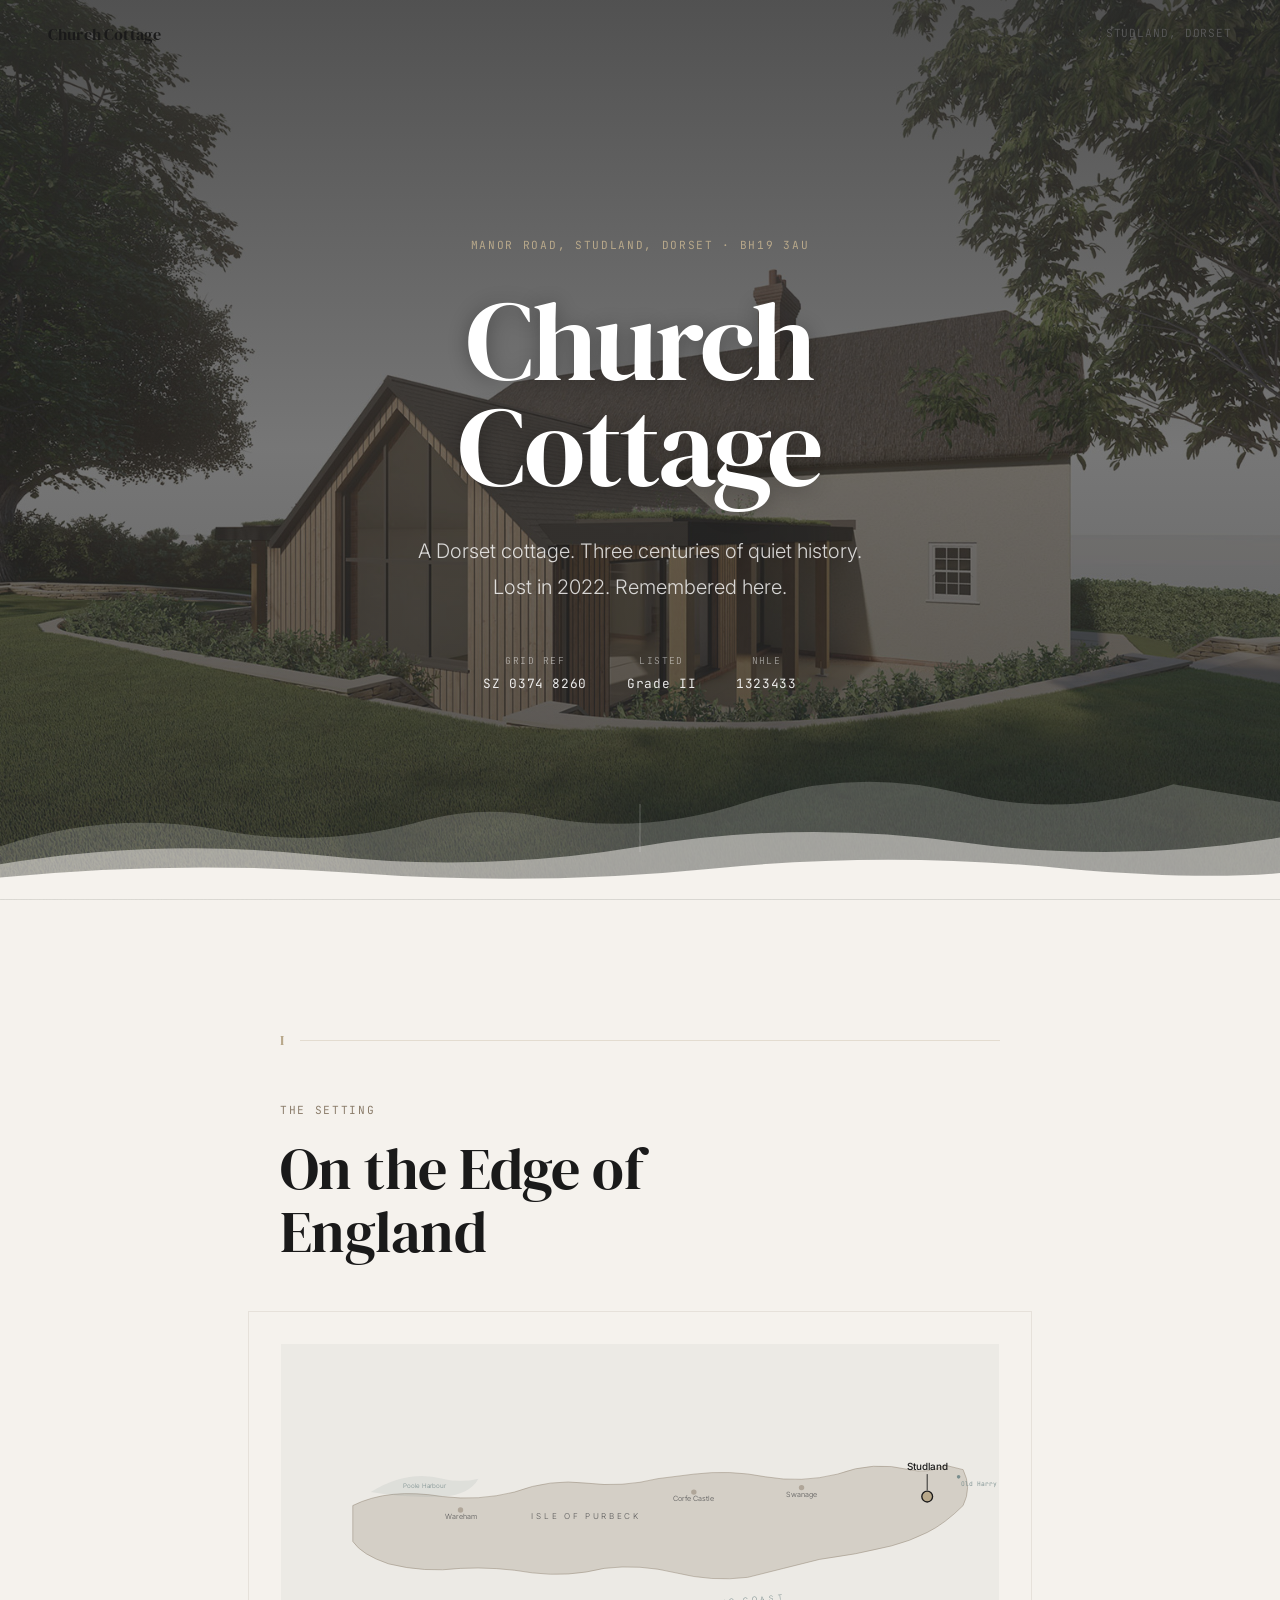
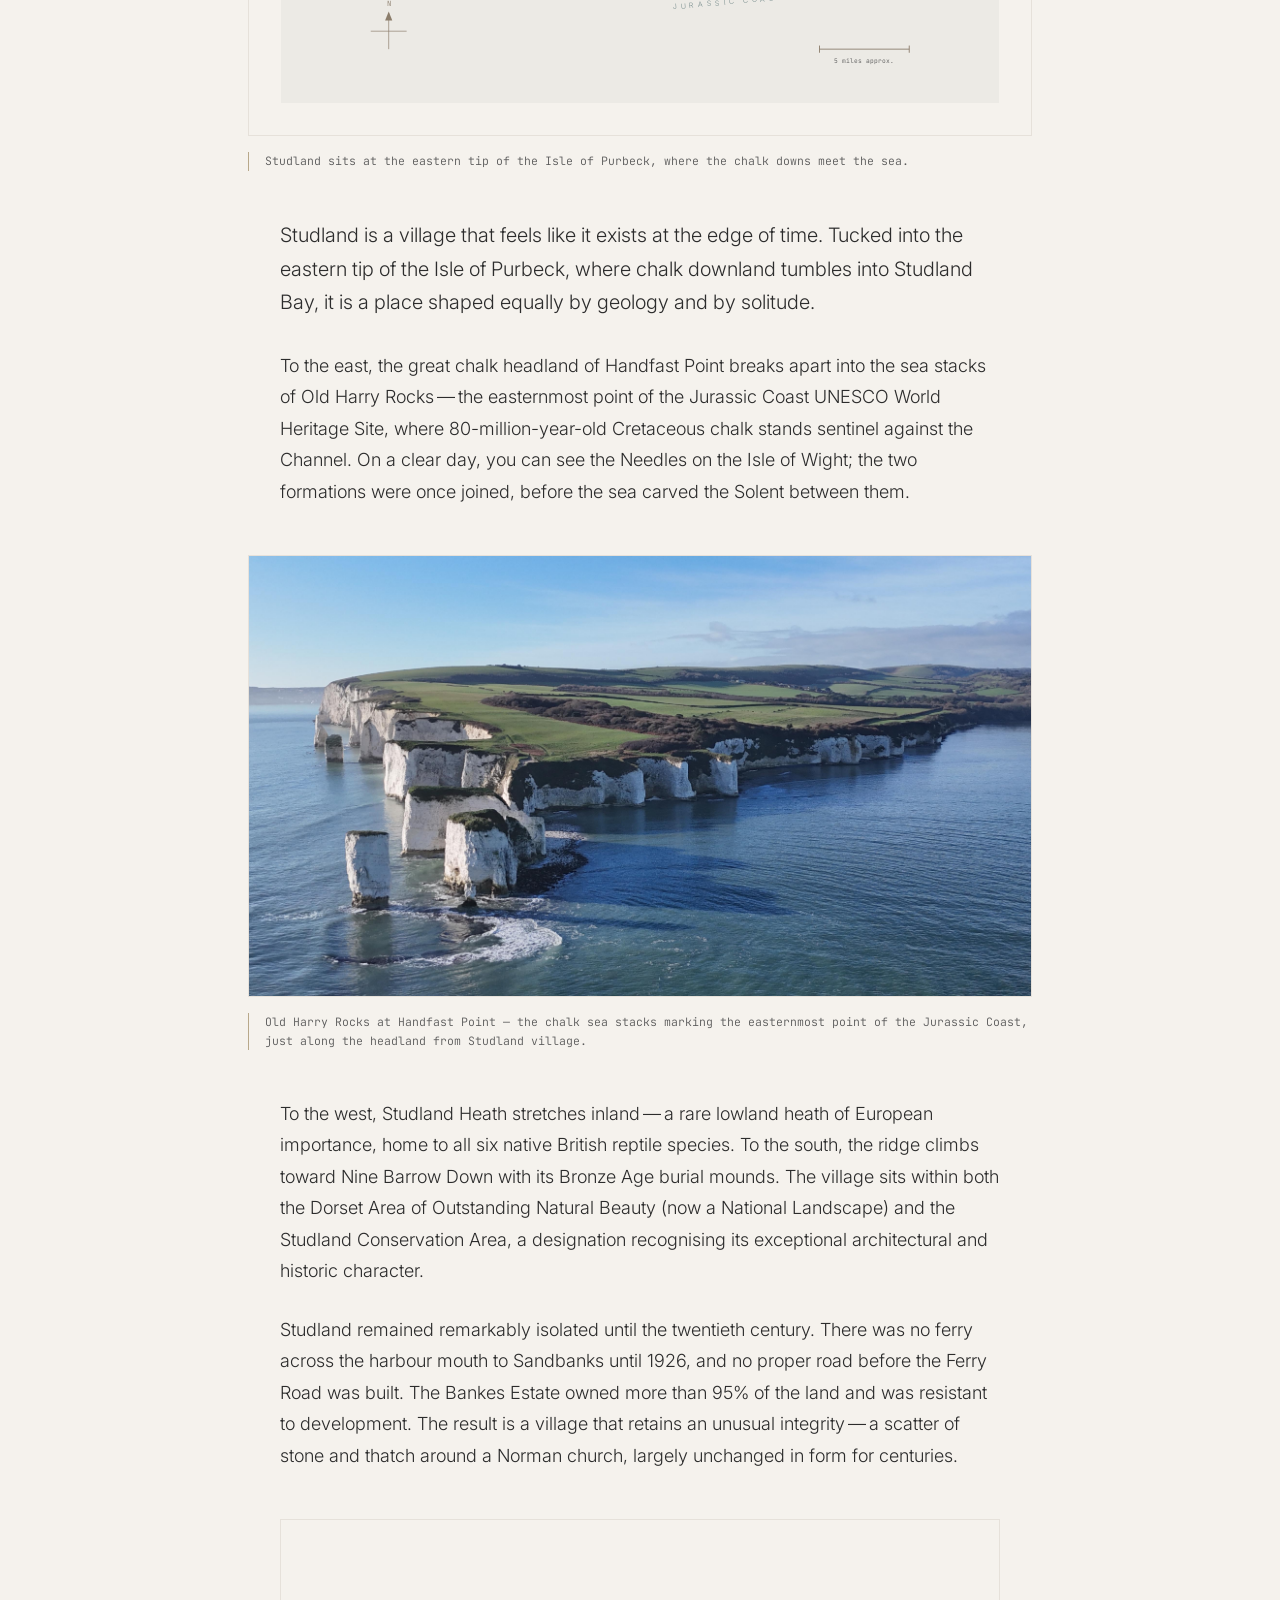
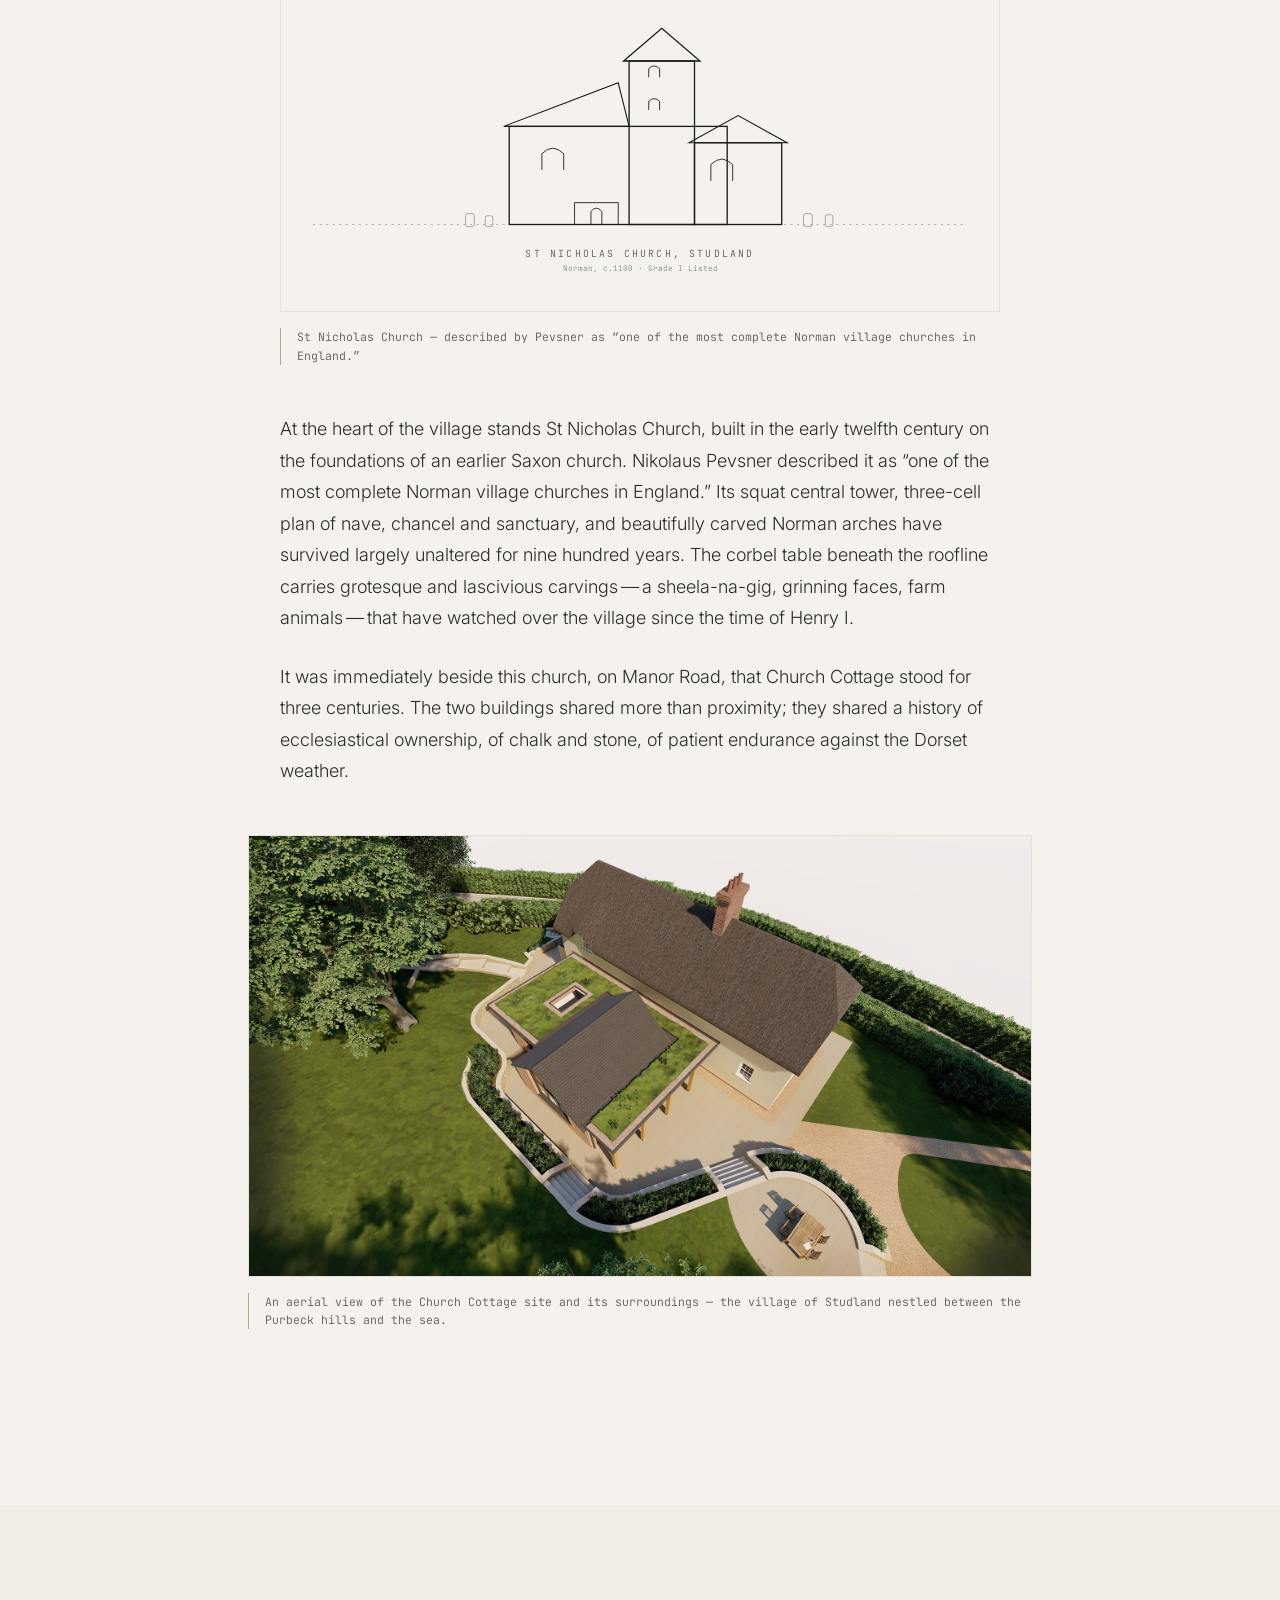
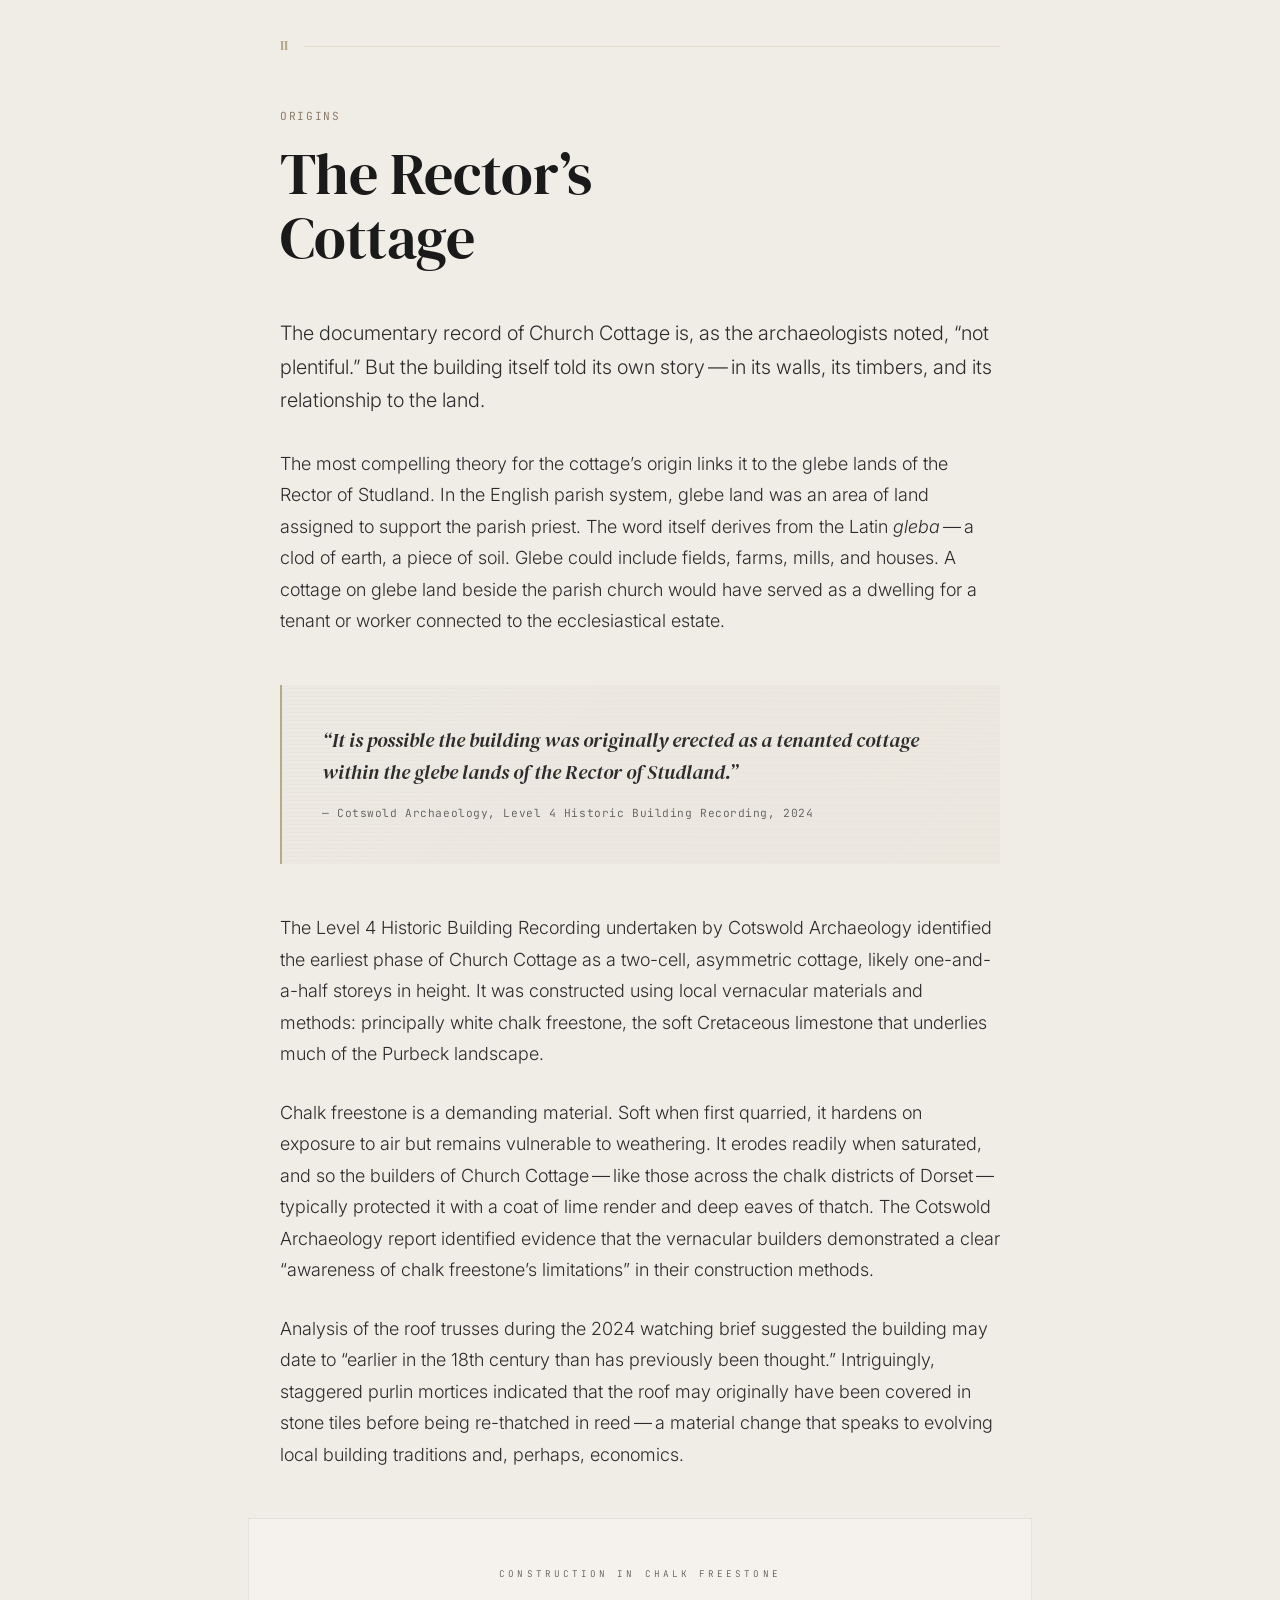
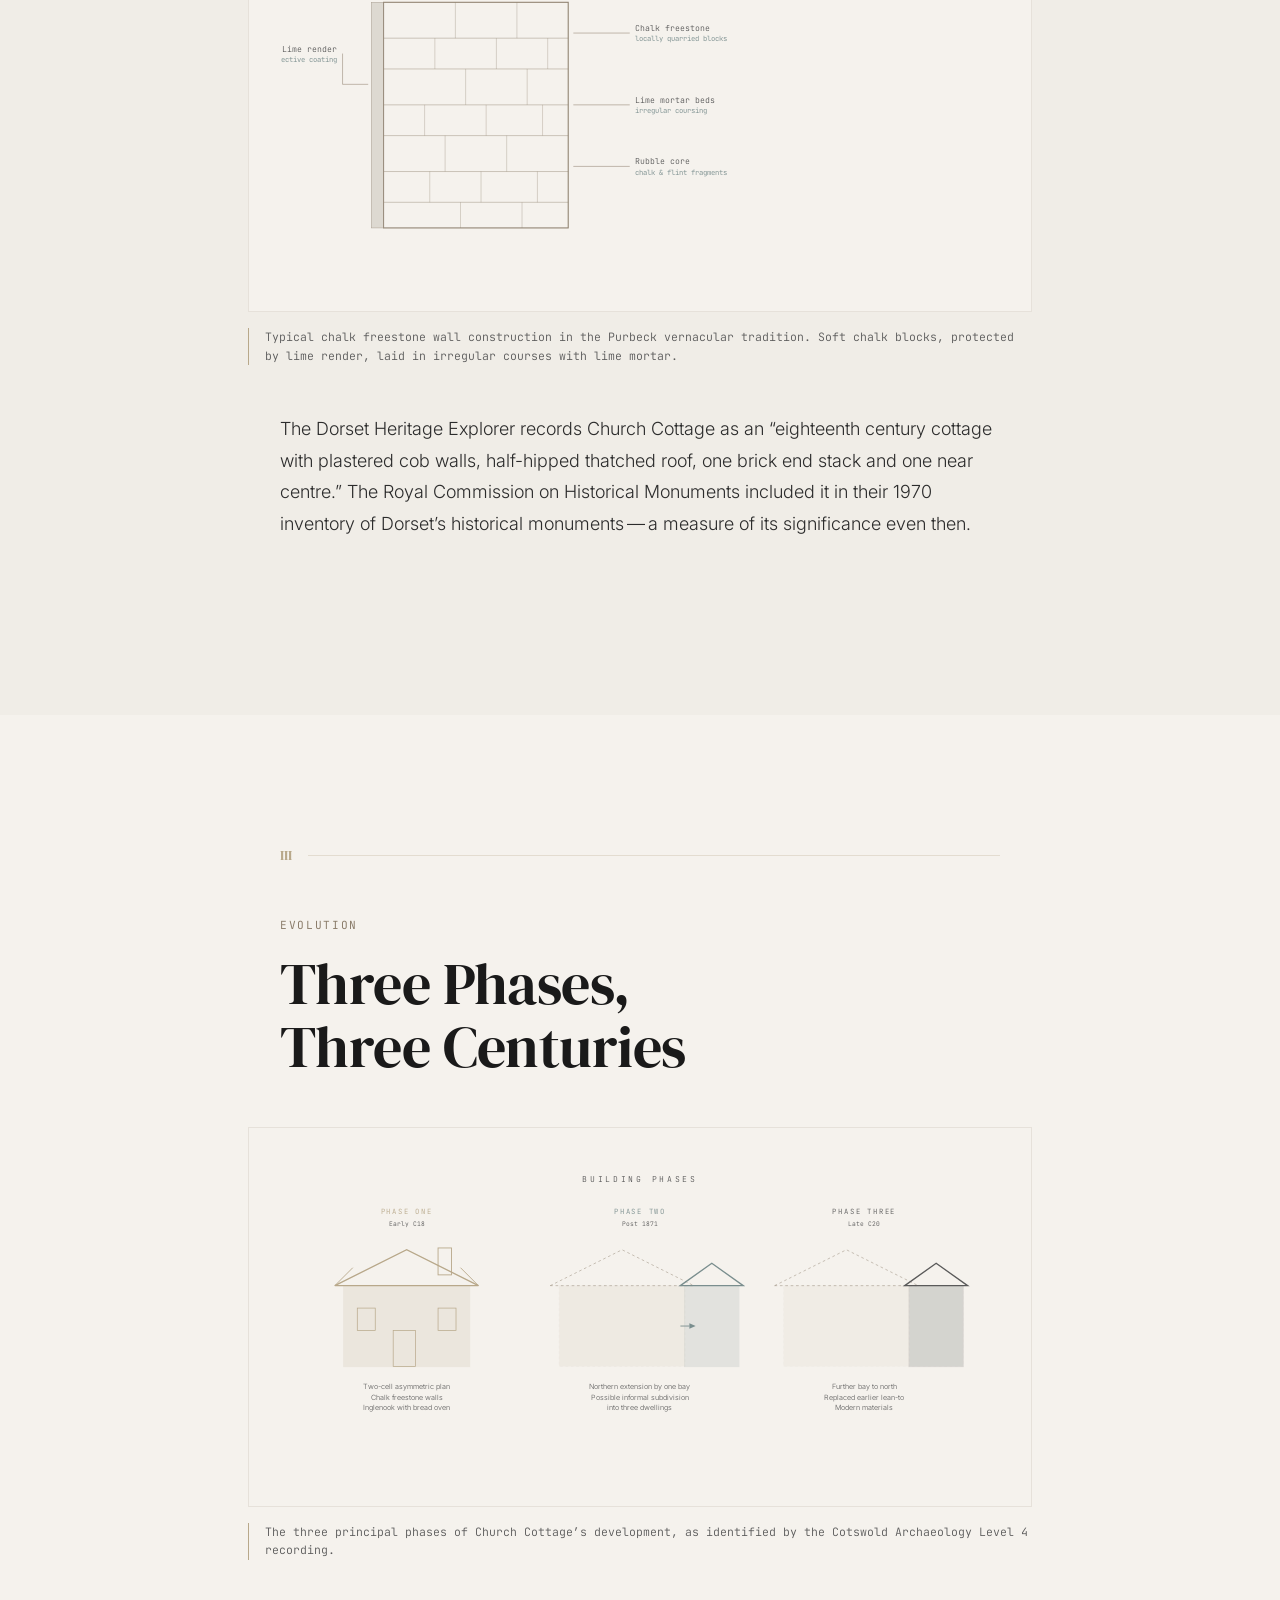
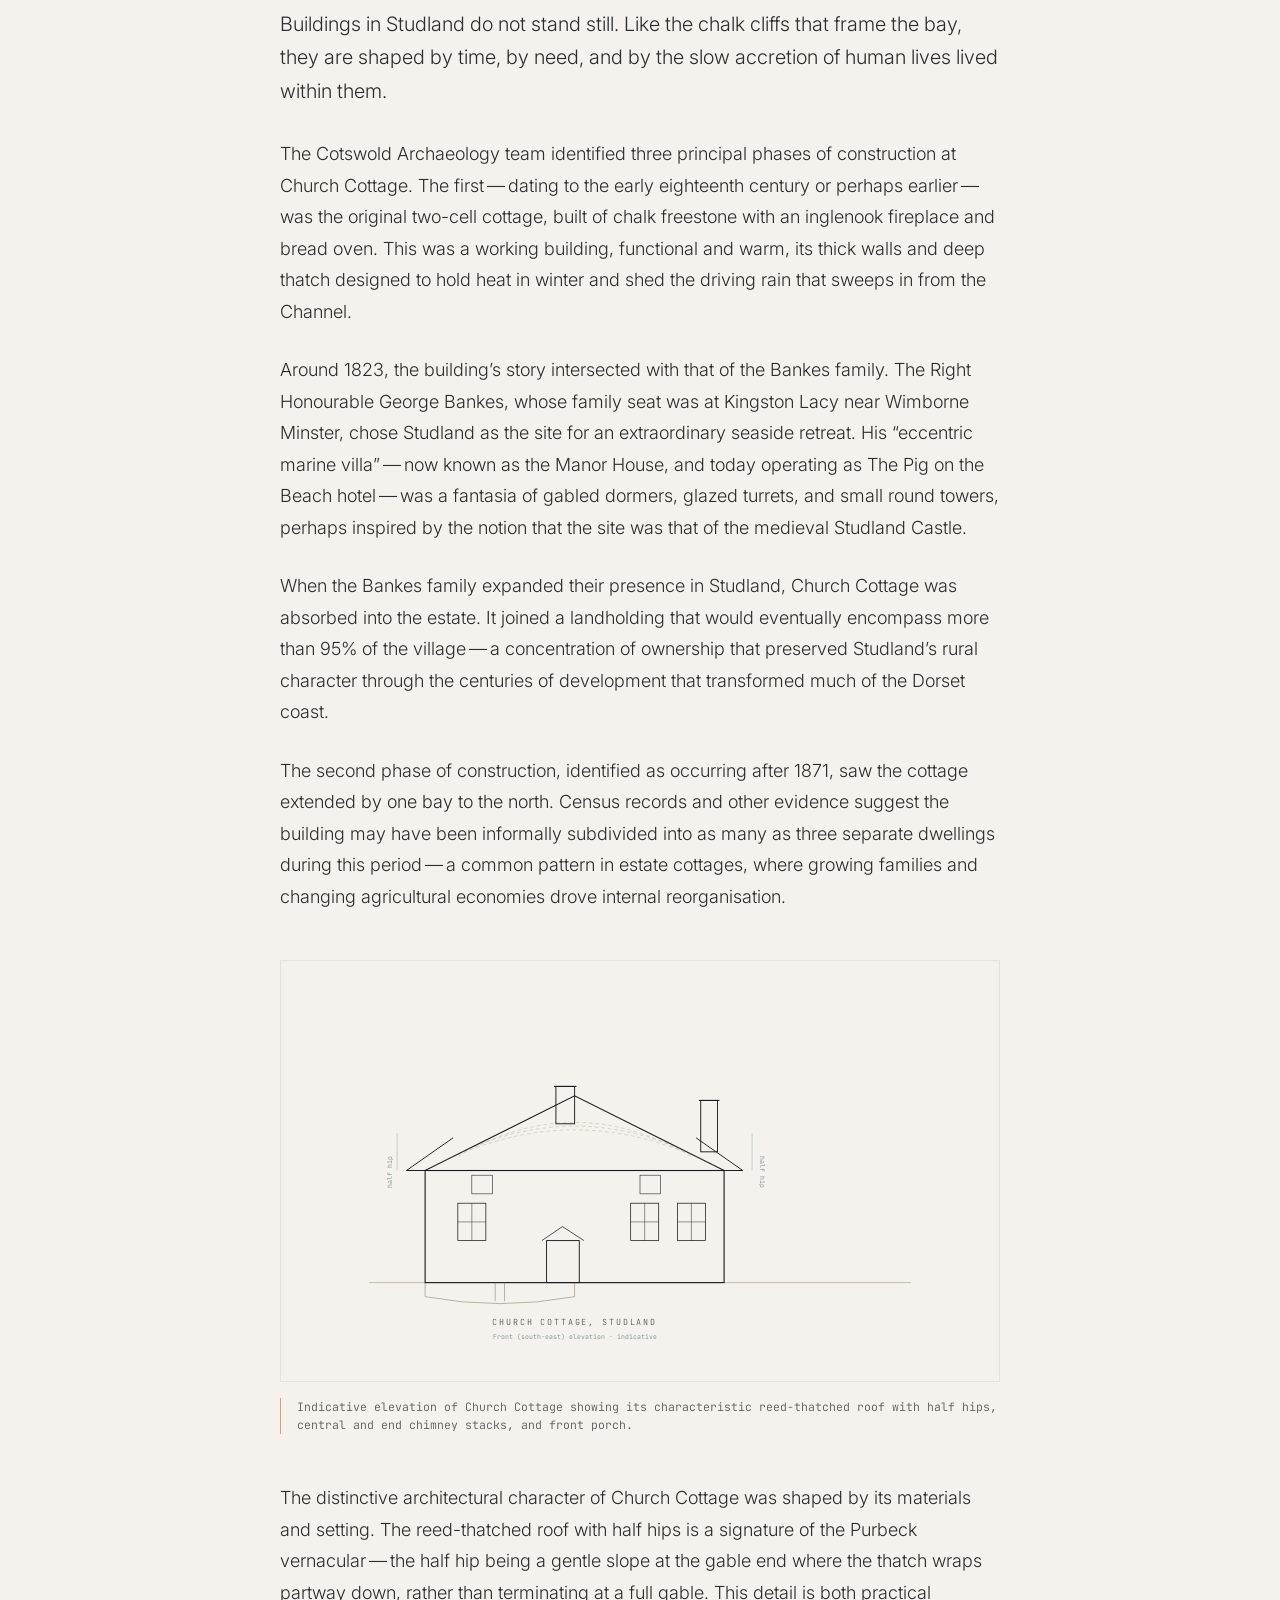
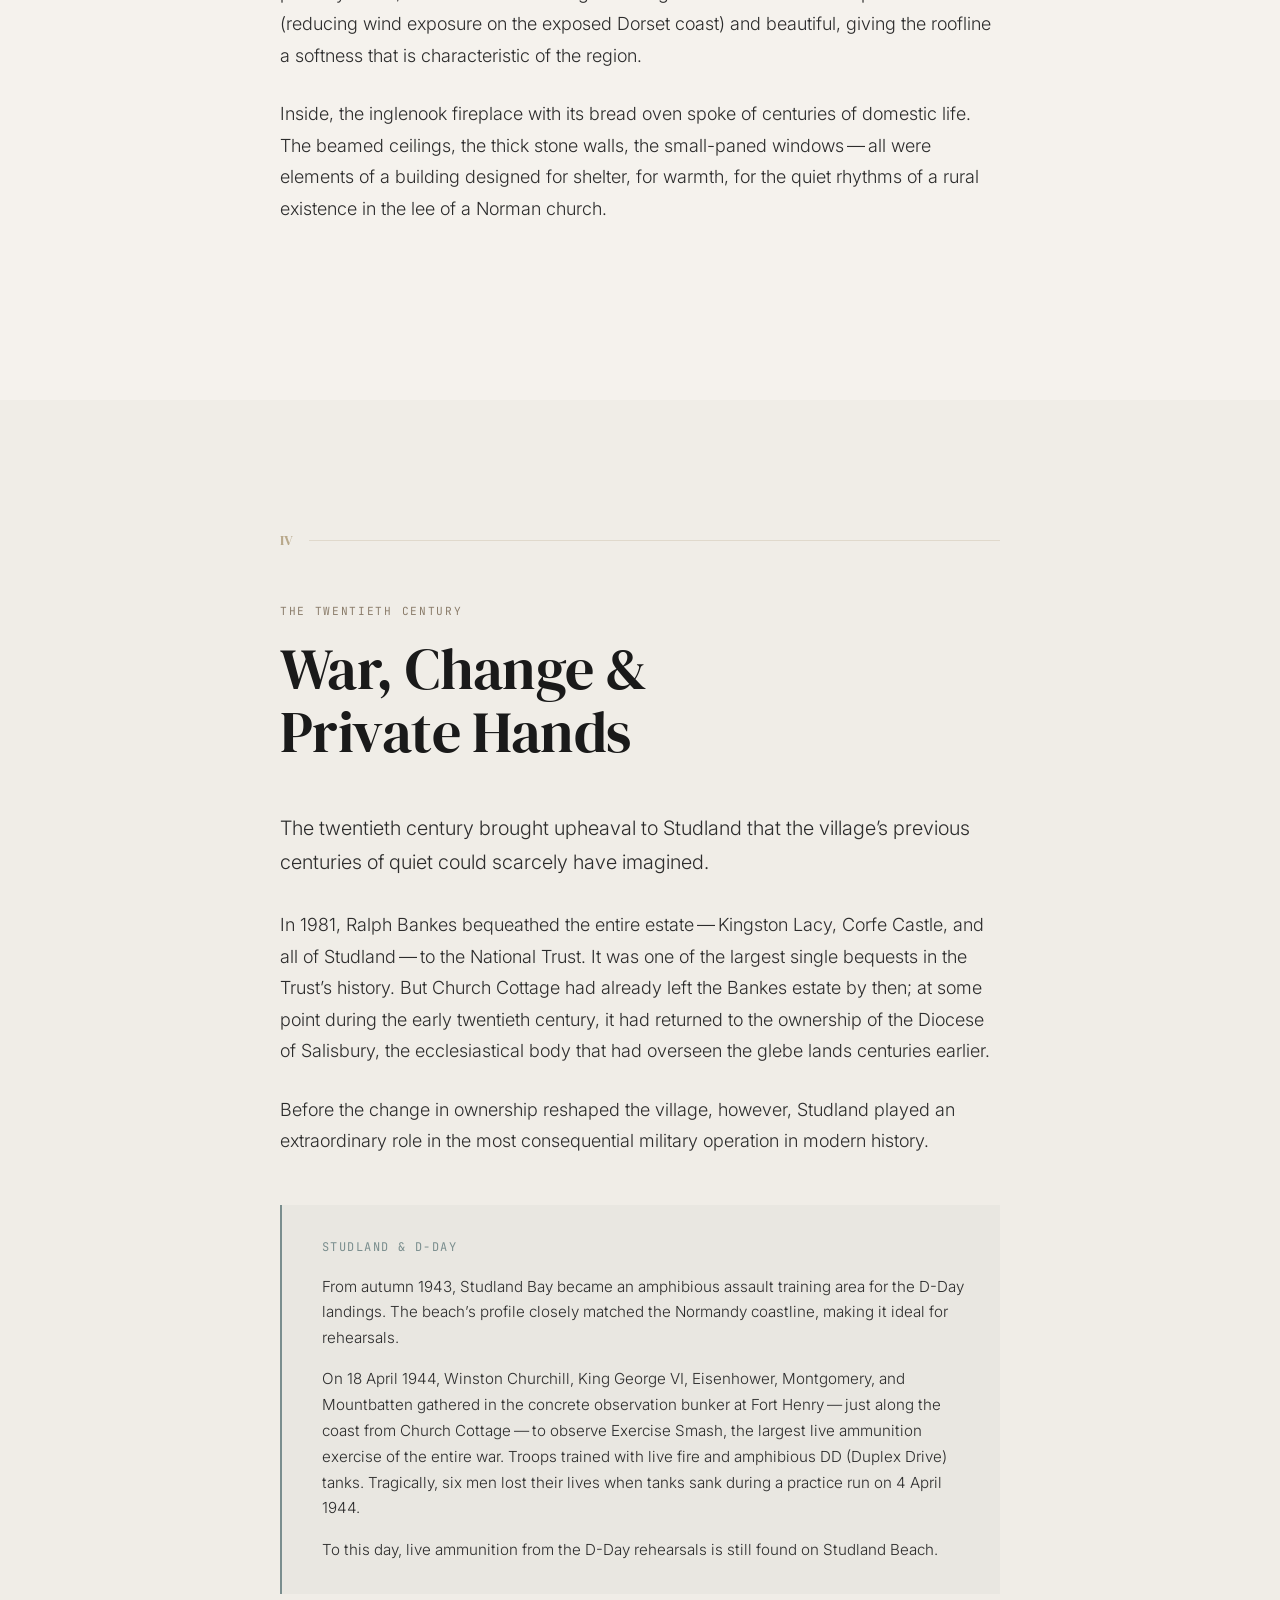
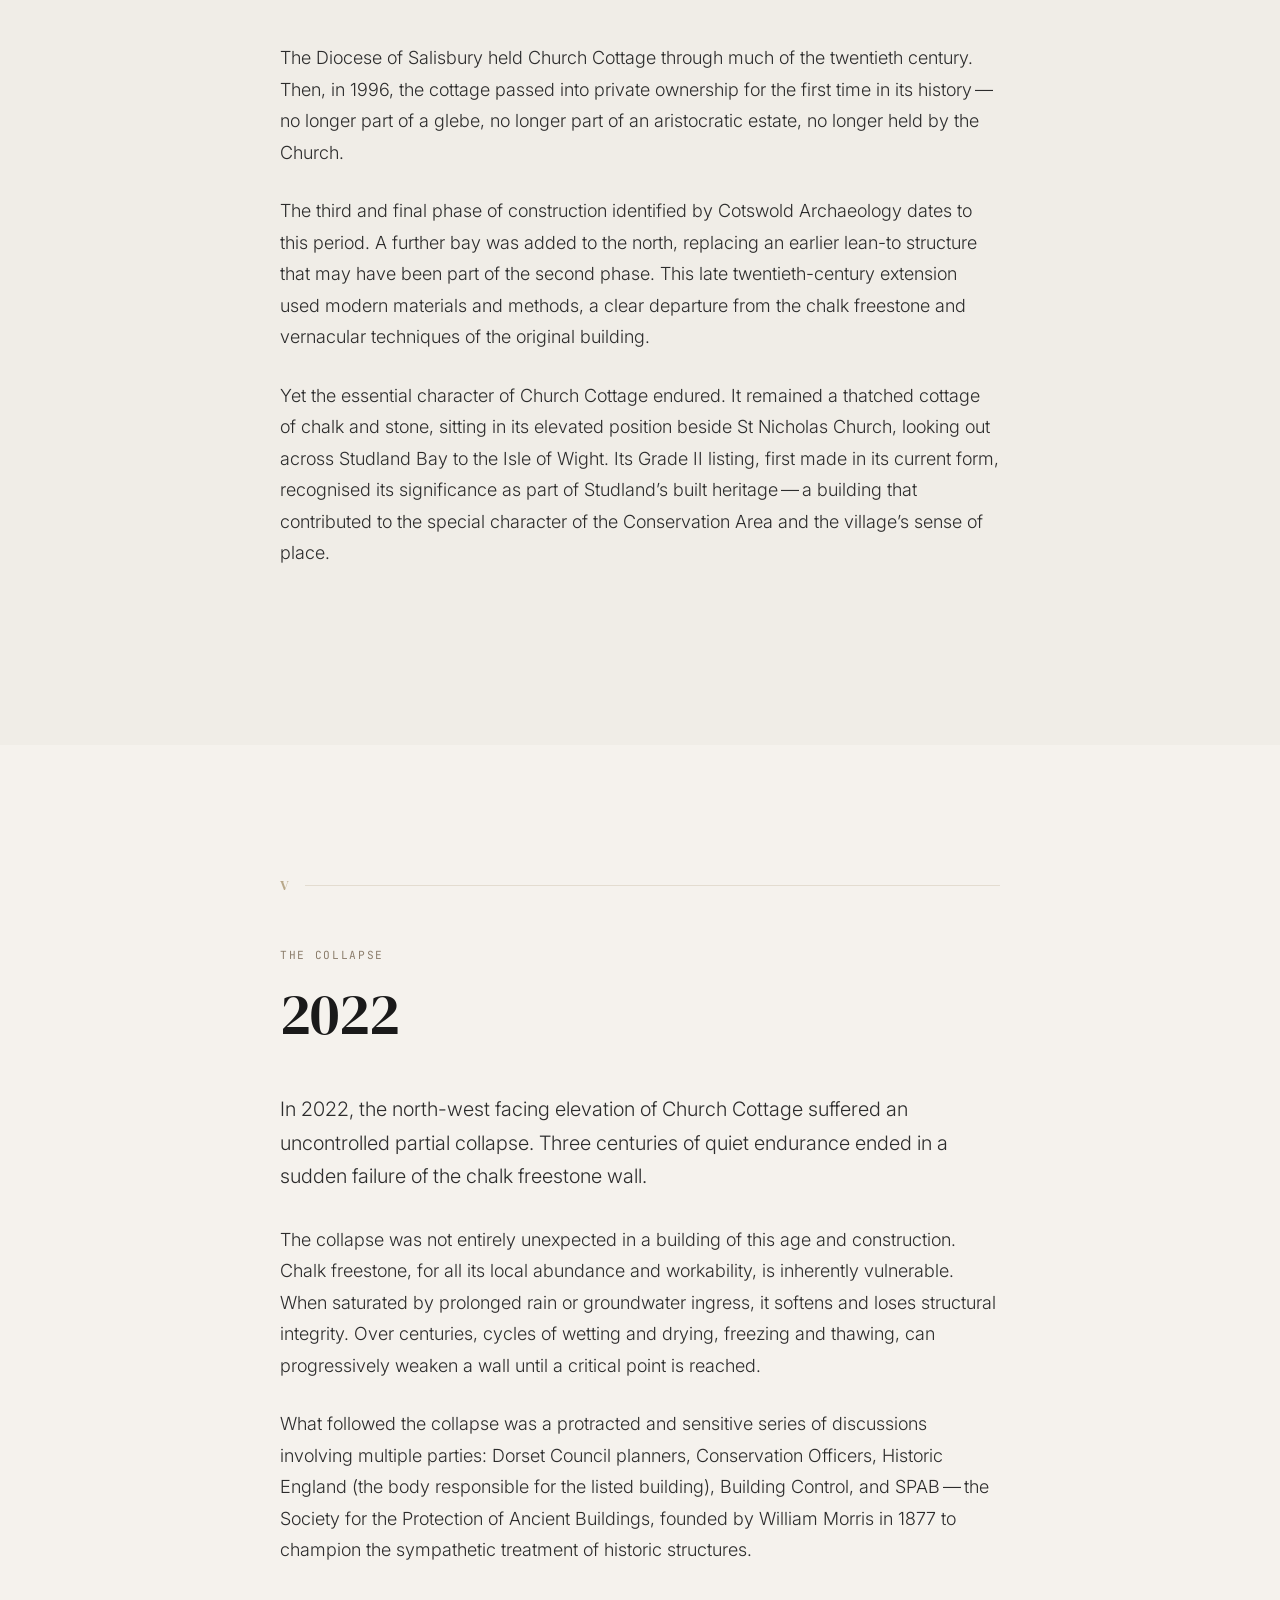
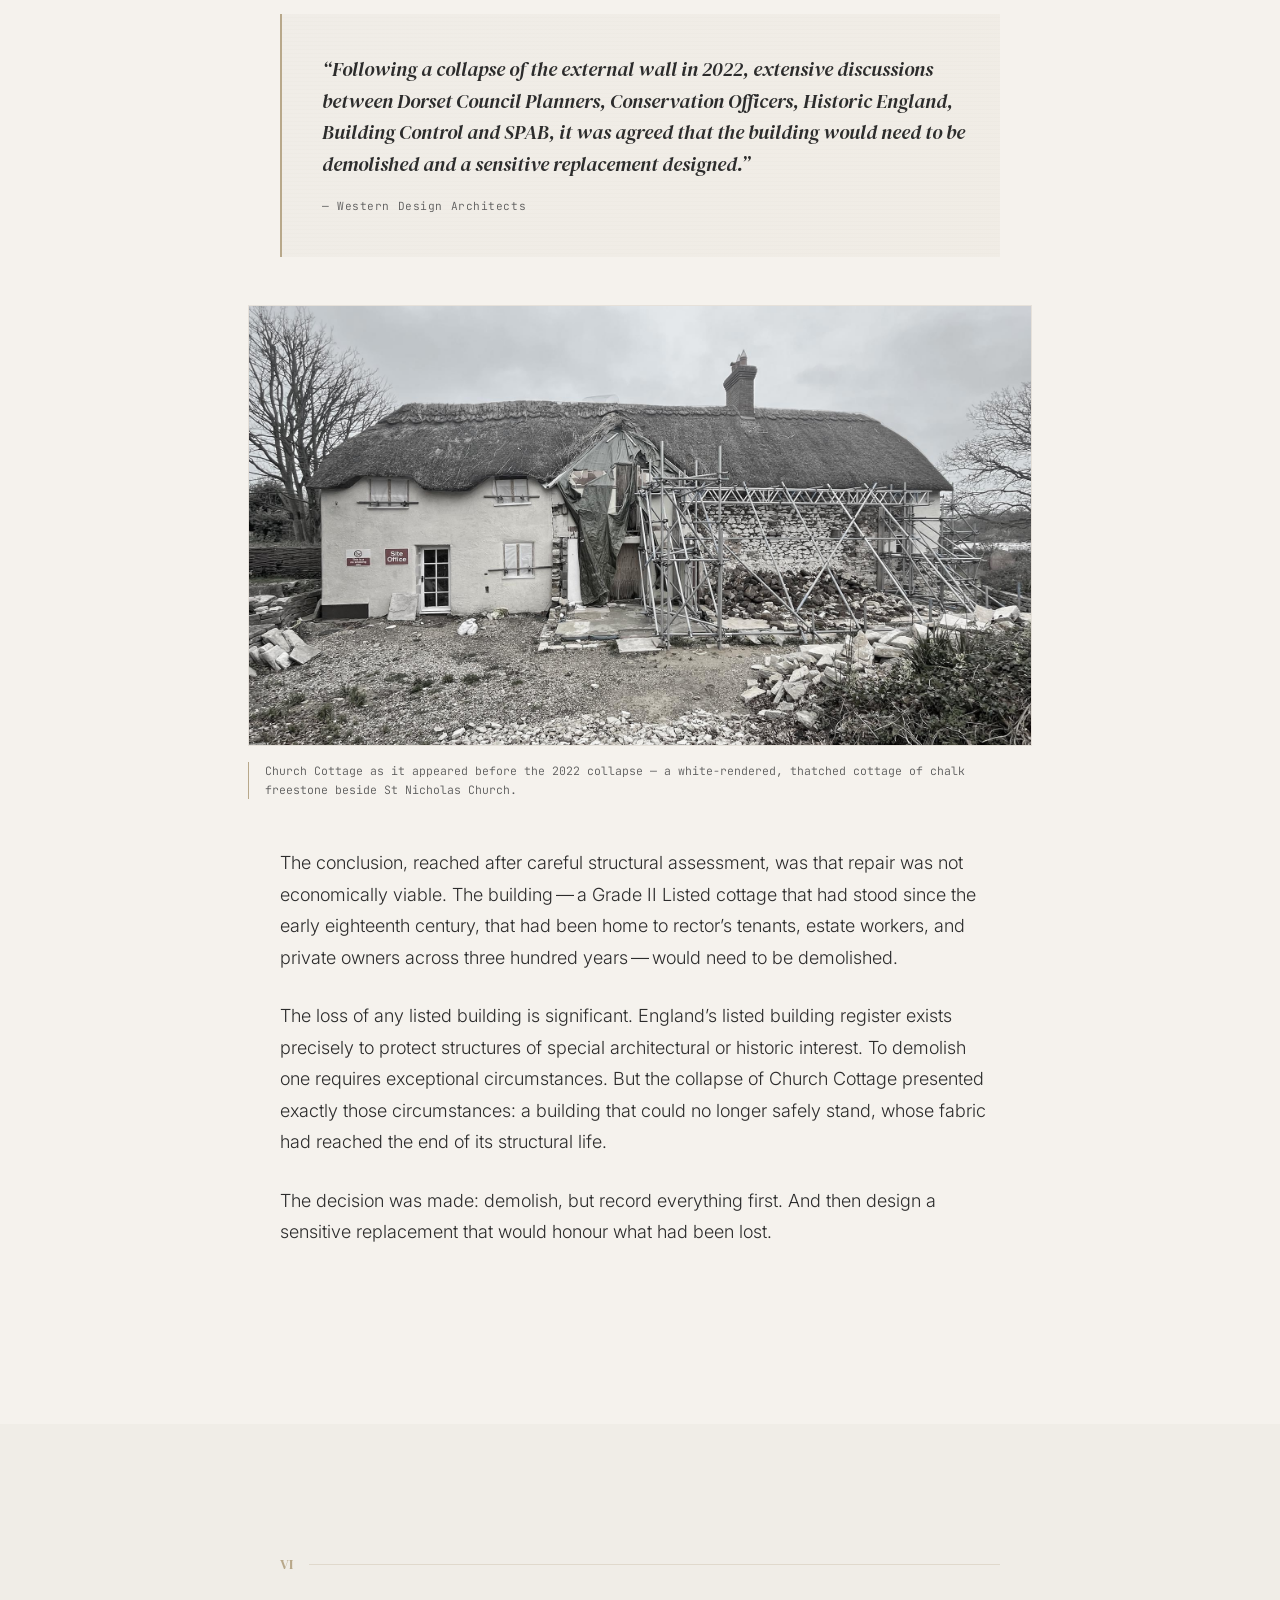
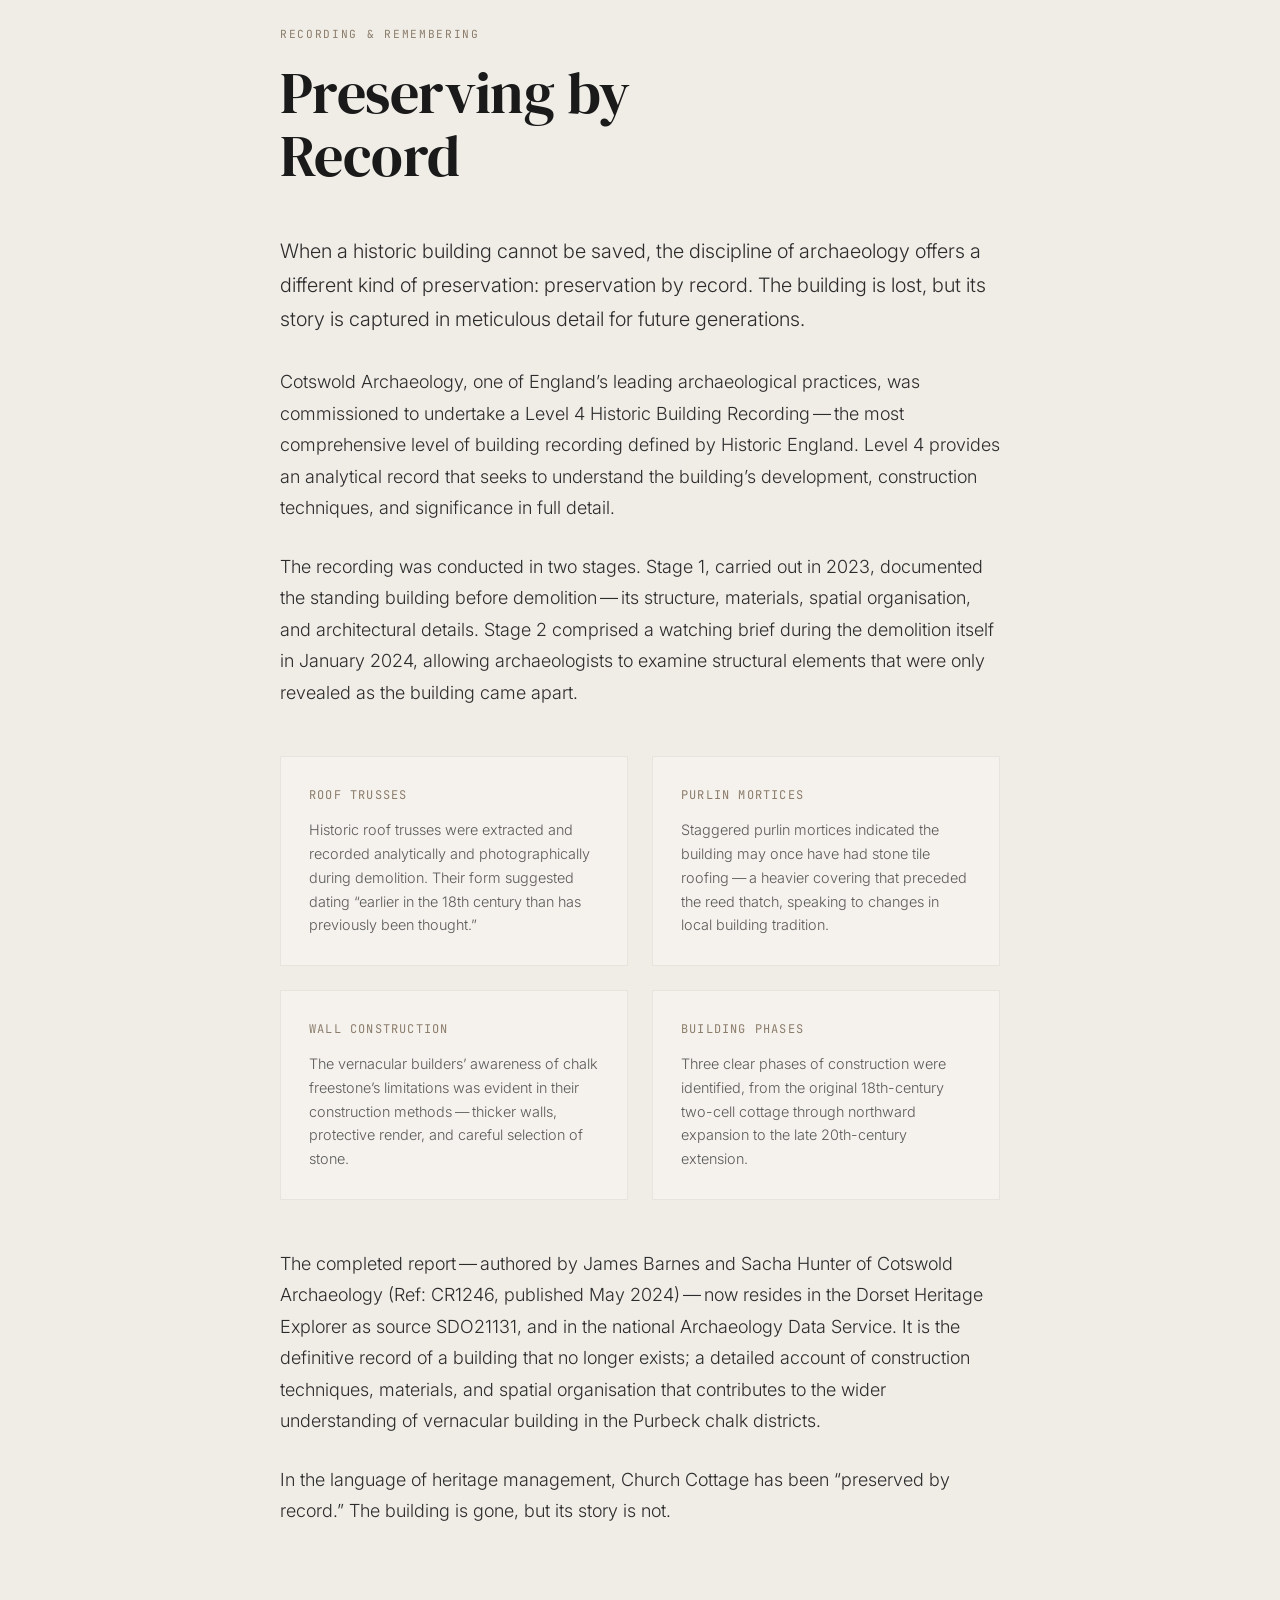
==== commit c376ed5b: "Add Church Cottage images and photo-rich hero section - Download 7 architectural renders from Wester" ====
--- a/index.html
+++ b/index.html
@@ -27,6 +27,9 @@
 
   <!-- Hero -->
   <header class="hero" id="hero">
+    <div class="hero-image" aria-hidden="true">
+      <img src="images/hero-aerial.jpg" alt="" loading="eager">
+    </div>
     <div class="hero-mist" id="heroMist" aria-hidden="true"></div>
     <div class="hero-content">
       <p class="hero-label">Manor Road, Studland, Dorset &middot; BH19 3AU</p>
@@ -53,8 +56,8 @@
     <!-- Hero SVG landscape -->
     <div class="hero-landscape" aria-hidden="true">
       <svg viewBox="0 0 1440 200" preserveAspectRatio="none" xmlns="http://www.w3.org/2000/svg">
-        <path d="M0,200 L0,140 Q120,100 240,120 Q360,145 480,110 Q540,95 600,105 Q720,130 840,90 Q960,50 1080,80 Q1200,110 1320,70 L1440,90 L1440,200 Z" fill="var(--purbeck-stone)" opacity="0.3"/>
-        <path d="M0,200 L0,160 Q180,130 360,150 Q540,170 720,140 Q900,110 1080,135 Q1260,160 1440,130 L1440,200 Z" fill="var(--purbeck-stone)" opacity="0.5"/>
+        <path d="M0,200 L0,140 Q120,100 240,120 Q360,145 480,110 Q540,95 600,105 Q720,130 840,90 Q960,50 1080,80 Q1200,110 1320,70 L1440,90 L1440,200 Z" fill="var(--chalk-white)" opacity="0.2"/>
+        <path d="M0,200 L0,160 Q180,130 360,150 Q540,170 720,140 Q900,110 1080,135 Q1260,160 1440,130 L1440,200 Z" fill="var(--chalk-white)" opacity="0.5"/>
         <path d="M0,200 L0,175 Q200,155 400,170 Q600,185 800,165 Q1000,145 1200,165 Q1350,178 1440,170 L1440,200 Z" fill="var(--chalk-white)"/>
       </svg>
     </div>
@@ -120,6 +123,14 @@
           <p class="lead">Studland is a village that feels like it exists at the edge of time. Tucked into the eastern tip of the Isle of Purbeck, where chalk downland tumbles into Studland Bay, it is a place shaped equally by geology and by solitude.</p>
 
           <p>To the east, the great chalk headland of Handfast Point breaks apart into the sea stacks of Old Harry Rocks&thinsp;&mdash;&thinsp;the easternmost point of the Jurassic Coast UNESCO World Heritage Site, where 80-million-year-old Cretaceous chalk stands sentinel against the Channel. On a clear day, you can see the Needles on the Isle of Wight; the two formations were once joined, before the sea carved the Solent between them.</p>
+        </div>
+
+        <figure class="figure-photo">
+          <img src="images/old-harry-rocks.jpg" alt="Aerial view of Old Harry Rocks, the chalk sea stacks at Handfast Point on the Jurassic Coast near Studland" loading="lazy">
+          <figcaption>Old Harry Rocks at Handfast Point &mdash; the chalk sea stacks marking the easternmost point of the Jurassic Coast, just along the headland from Studland village.</figcaption>
+        </figure>
+
+        <div class="prose">
 
           <p>To the west, Studland Heath stretches inland&thinsp;&mdash;&thinsp;a rare lowland heath of European importance, home to all six native British reptile species. To the south, the ridge climbs toward Nine Barrow Down with its Bronze Age burial mounds. The village sits within both the Dorset Area of Outstanding Natural Beauty (now a National Landscape) and the Studland Conservation Area, a designation recognising its exceptional architectural and historic character.</p>
 
@@ -172,6 +183,11 @@
 
           <p>It was immediately beside this church, on Manor Road, that Church Cottage stood for three centuries. The two buildings shared more than proximity; they shared a history of ecclesiastical ownership, of chalk and stone, of patient endurance against the Dorset weather.</p>
         </div>
+
+        <figure class="figure-photo">
+          <img src="images/aerial-landscape.jpg" alt="Aerial view of Church Cottage and its surrounding landscape in Studland, with the church and rolling Dorset hills" loading="lazy">
+          <figcaption>An aerial view of the Church Cottage site and its surroundings &mdash; the village of Studland nestled between the Purbeck hills and the sea.</figcaption>
+        </figure>
       </div>
     </section>
 
@@ -490,6 +506,12 @@
         </blockquote>
 
         <div class="prose">
+        <figure class="figure-photo">
+          <img src="images/before.jpg" alt="The original Church Cottage before its collapse &mdash; a white-rendered thatched cottage on Manor Road, Studland" loading="lazy">
+          <figcaption>Church Cottage as it appeared before the 2022 collapse &mdash; a white-rendered, thatched cottage of chalk freestone beside St Nicholas Church.</figcaption>
+        </figure>
+
+        <div class="prose">
           <p>The conclusion, reached after careful structural assessment, was that repair was not economically viable. The building&thinsp;&mdash;&thinsp;a Grade II Listed cottage that had stood since the early eighteenth century, that had been home to rector&rsquo;s tenants, estate workers, and private owners across three hundred years&thinsp;&mdash;&thinsp;would need to be demolished.</p>
 
           <p>The loss of any listed building is significant. England&rsquo;s listed building register exists precisely to protect structures of special architectural or historic interest. To demolish one requires exceptional circumstances. But the collapse of Church Cottage presented exactly those circumstances: a building that could no longer safely stand, whose fabric had reached the end of its structural life.</p>
@@ -625,11 +647,32 @@
           <figcaption>The replacement design pairs a traditional thatched cottage&thinsp;&mdash;&thinsp;echoing the original in form&thinsp;&mdash;&thinsp;with a clearly contemporary rear extension.</figcaption>
         </figure>
 
+        <figure class="figure-photo">
+          <img src="images/street-scene.jpg" alt="Architectural visualisation of the replacement Church Cottage from the street, showing the thatched cottage echoing the original form" loading="lazy">
+          <figcaption>The replacement cottage from Manor Road &mdash; the new design echoes the original in form, mass, and height, preserving the street scene within the Studland Conservation Area.</figcaption>
+        </figure>
+
         <div class="prose">
           <p>The new cottage occupies the existing footprint and retains the existing building line. The hipped gable ends, chimney location, and front porch have all been retained to replicate the existing arrangement. The principal materials&thinsp;&mdash;&thinsp;lime render and reed thatch&thinsp;&mdash;&thinsp;continue the local building tradition. Timber sash windows maintain the existing proportions with improved alignment.</p>
 
           <p>Where the design departs from the original is at the rear, with a single-storey contemporary extension. This is deliberately different in character: timber-clad with a sedum (green) roof, it creates a clear delineation between the traditional cottage form and the new. The materials complement the setting, drawing inspiration from the coastal and natural landscape&thinsp;&mdash;&thinsp;the timber echoing the driftwood palette of the beach, the sedum a nod to the heathland that borders the village.</p>
         </div>
+
+        <div class="photo-grid">
+          <figure class="photo-grid-item">
+            <img src="images/rear-view.jpg" alt="Rear view of the replacement cottage showing the contemporary timber-clad extension" loading="lazy">
+            <figcaption>The rear elevation &mdash; traditional thatched cottage meets contemporary timber extension.</figcaption>
+          </figure>
+          <figure class="photo-grid-item">
+            <img src="images/patio.jpg" alt="North-west elevation showing the patio area between cottage and extension" loading="lazy">
+            <figcaption>The north-west elevation with patio &mdash; connecting the cottage to its garden and landscape.</figcaption>
+          </figure>
+        </div>
+
+        <figure class="figure-photo">
+          <img src="images/aerial-site.jpg" alt="Aerial site plan showing how the replacement cottage sits within its plot beside St Nicholas Church" loading="lazy">
+          <figcaption>Aerial site plan &mdash; the new cottage within its setting beside St Nicholas Church, respecting the original building line and footprint.</figcaption>
+        </figure>
 
         <div class="sustainability-grid">
           <div class="sustain-item">
--- a/style.css
+++ b/style.css
@@ -123,14 +123,22 @@
   justify-content: center;
   text-align: center;
   padding: 6rem var(--gutter) 4rem;
-  background: linear-gradient(
-    180deg,
-    var(--chalk-white) 0%,
-    #EDE9E0 30%,
-    #E5E0D6 60%,
-    var(--purbeck-stone) 100%
-  );
+  background: var(--slate-dark);
   overflow: hidden;
+}
+
+.hero-image {
+  position: absolute;
+  inset: 0;
+  z-index: 0;
+}
+
+.hero-image img {
+  width: 100%;
+  height: 100%;
+  object-fit: cover;
+  object-position: center 40%;
+  opacity: 0.45;
 }
 
 .hero-mist {
@@ -138,12 +146,13 @@
   inset: 0;
   background: linear-gradient(
     180deg,
-    rgba(245, 242, 237, 0.9) 0%,
-    rgba(245, 242, 237, 0.4) 40%,
-    rgba(245, 242, 237, 0) 70%
+    rgba(44, 44, 44, 0.6) 0%,
+    rgba(44, 44, 44, 0.2) 50%,
+    rgba(44, 44, 44, 0.5) 100%
   );
   transition: opacity 1.5s ease;
   pointer-events: none;
+  z-index: 1;
 }
 
 .hero-mist.cleared {
@@ -162,7 +171,7 @@
   font-weight: 400;
   letter-spacing: 0.15em;
   text-transform: uppercase;
-  color: var(--thatch-dark);
+  color: var(--thatch-gold);
   margin-bottom: 2rem;
 }
 
@@ -171,9 +180,10 @@
   font-size: clamp(3.5rem, 3rem + 5vw, 8rem);
   font-weight: 400;
   line-height: 0.95;
-  color: var(--ink);
+  color: #fff;
   letter-spacing: -0.02em;
   margin-bottom: 2rem;
+  text-shadow: 0 2px 20px rgba(0, 0, 0, 0.3);
 }
 
 .hero-subtitle {
@@ -181,7 +191,7 @@
   font-size: clamp(1rem, 0.9rem + 0.5vw, 1.25rem);
   font-weight: 300;
   line-height: 1.8;
-  color: var(--slate-mid);
+  color: rgba(255, 255, 255, 0.8);
   max-width: 540px;
   margin: 0 auto 3rem;
 }
@@ -204,14 +214,14 @@
   font-size: 0.6rem;
   letter-spacing: 0.15em;
   text-transform: uppercase;
-  color: var(--sea-grey);
+  color: rgba(255, 255, 255, 0.5);
 }
 
 .meta-value {
   font-family: var(--font-mono);
   font-size: 0.8rem;
   font-weight: 400;
-  color: var(--ink);
+  color: rgba(255, 255, 255, 0.9);
   letter-spacing: 0.05em;
 }
 
@@ -227,7 +237,7 @@
   display: block;
   width: 1px;
   height: 48px;
-  background: var(--thatch-dark);
+  background: rgba(255, 255, 255, 0.6);
   opacity: 0.4;
   animation: scrollPulse 2.5s ease-in-out infinite;
 }
@@ -443,6 +453,52 @@
   display: block;
 }
 
+/* --- Photo Figures --- */
+.figure-photo {
+  margin: 3rem -2rem;
+}
+
+.figure-photo img {
+  width: 100%;
+  height: auto;
+  display: block;
+  border: 1px solid rgba(139, 125, 107, 0.15);
+}
+
+.photo-grid {
+  display: grid;
+  grid-template-columns: repeat(2, 1fr);
+  gap: 1.5rem;
+  margin: 3rem 0;
+}
+
+.photo-grid-item {
+  margin: 0;
+}
+
+.photo-grid-item img {
+  width: 100%;
+  height: 280px;
+  object-fit: cover;
+  display: block;
+  border: 1px solid rgba(139, 125, 107, 0.15);
+}
+
+@media (max-width: 600px) {
+  .figure-photo {
+    margin-left: 0;
+    margin-right: 0;
+  }
+
+  .photo-grid {
+    grid-template-columns: 1fr;
+  }
+
+  .photo-grid-item img {
+    height: 220px;
+  }
+}
+
 /* --- Detail Grid --- */
 .detail-grid {
   display: grid;
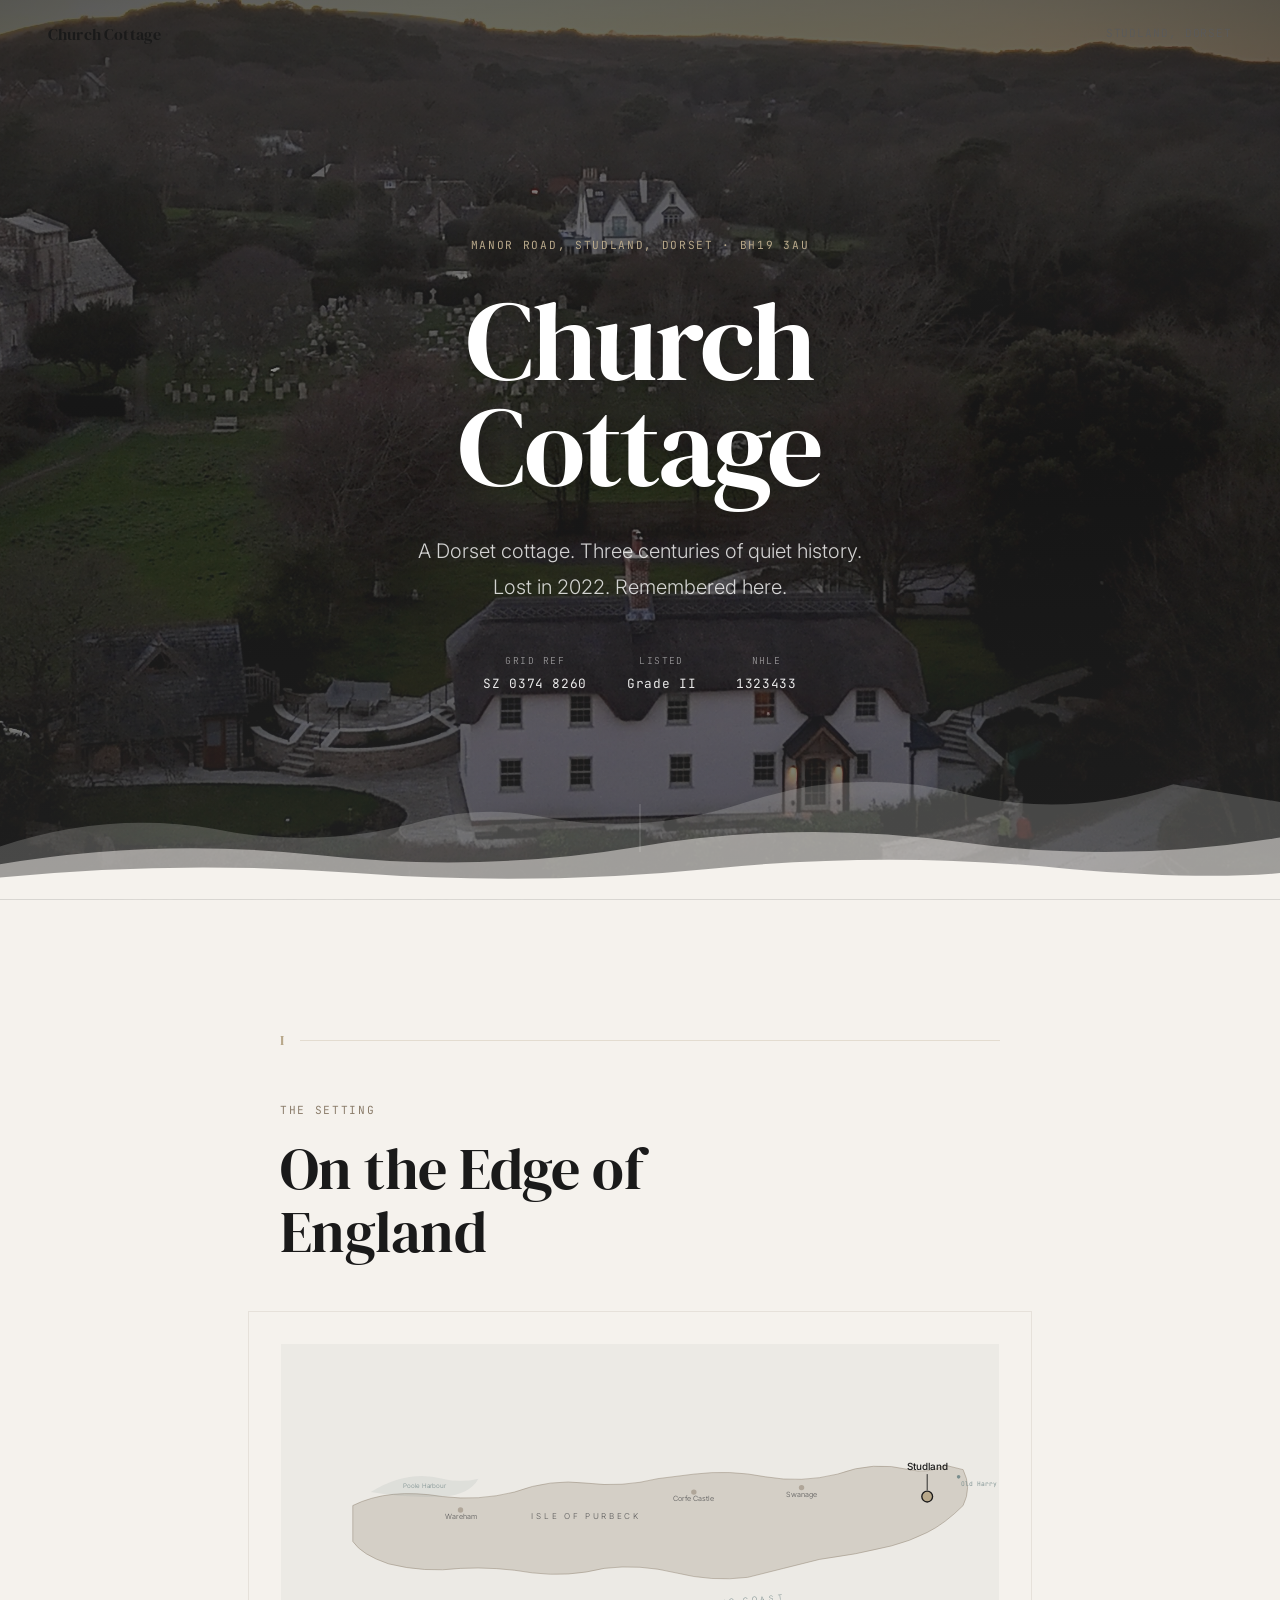
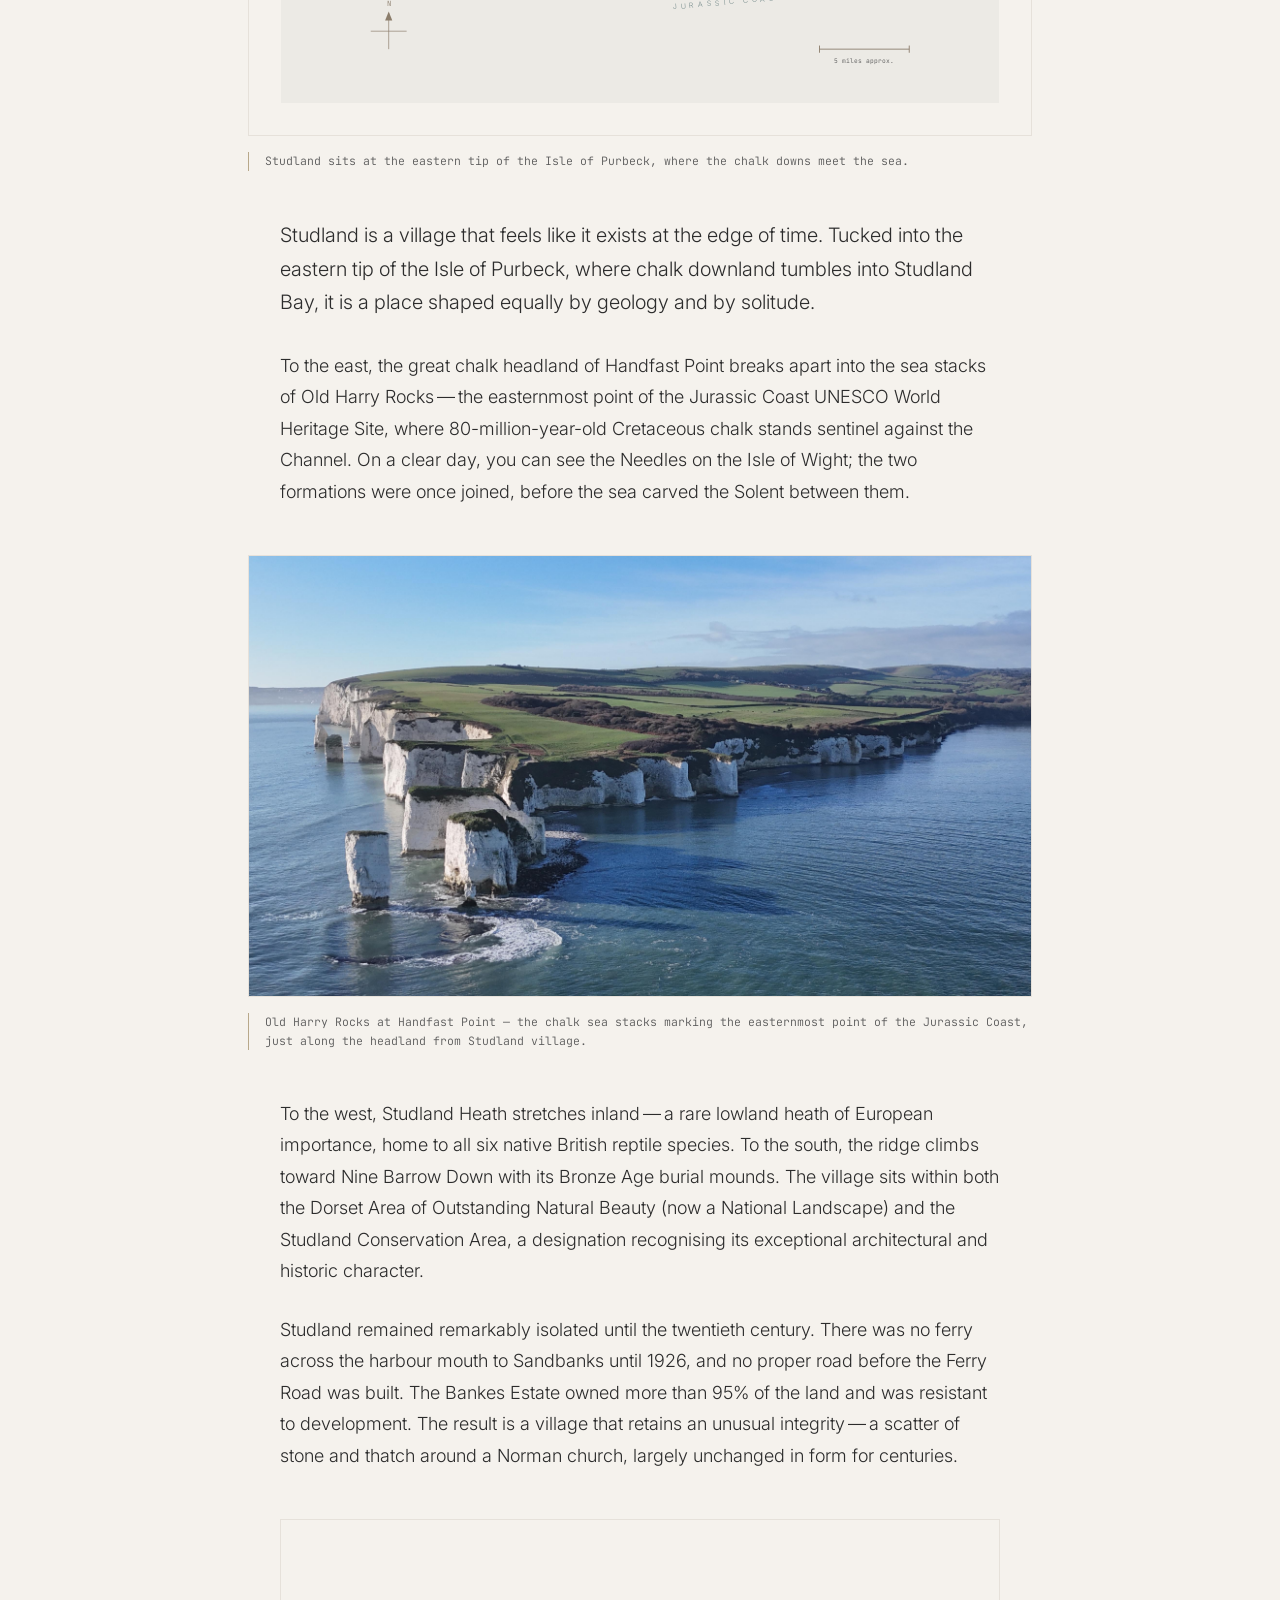
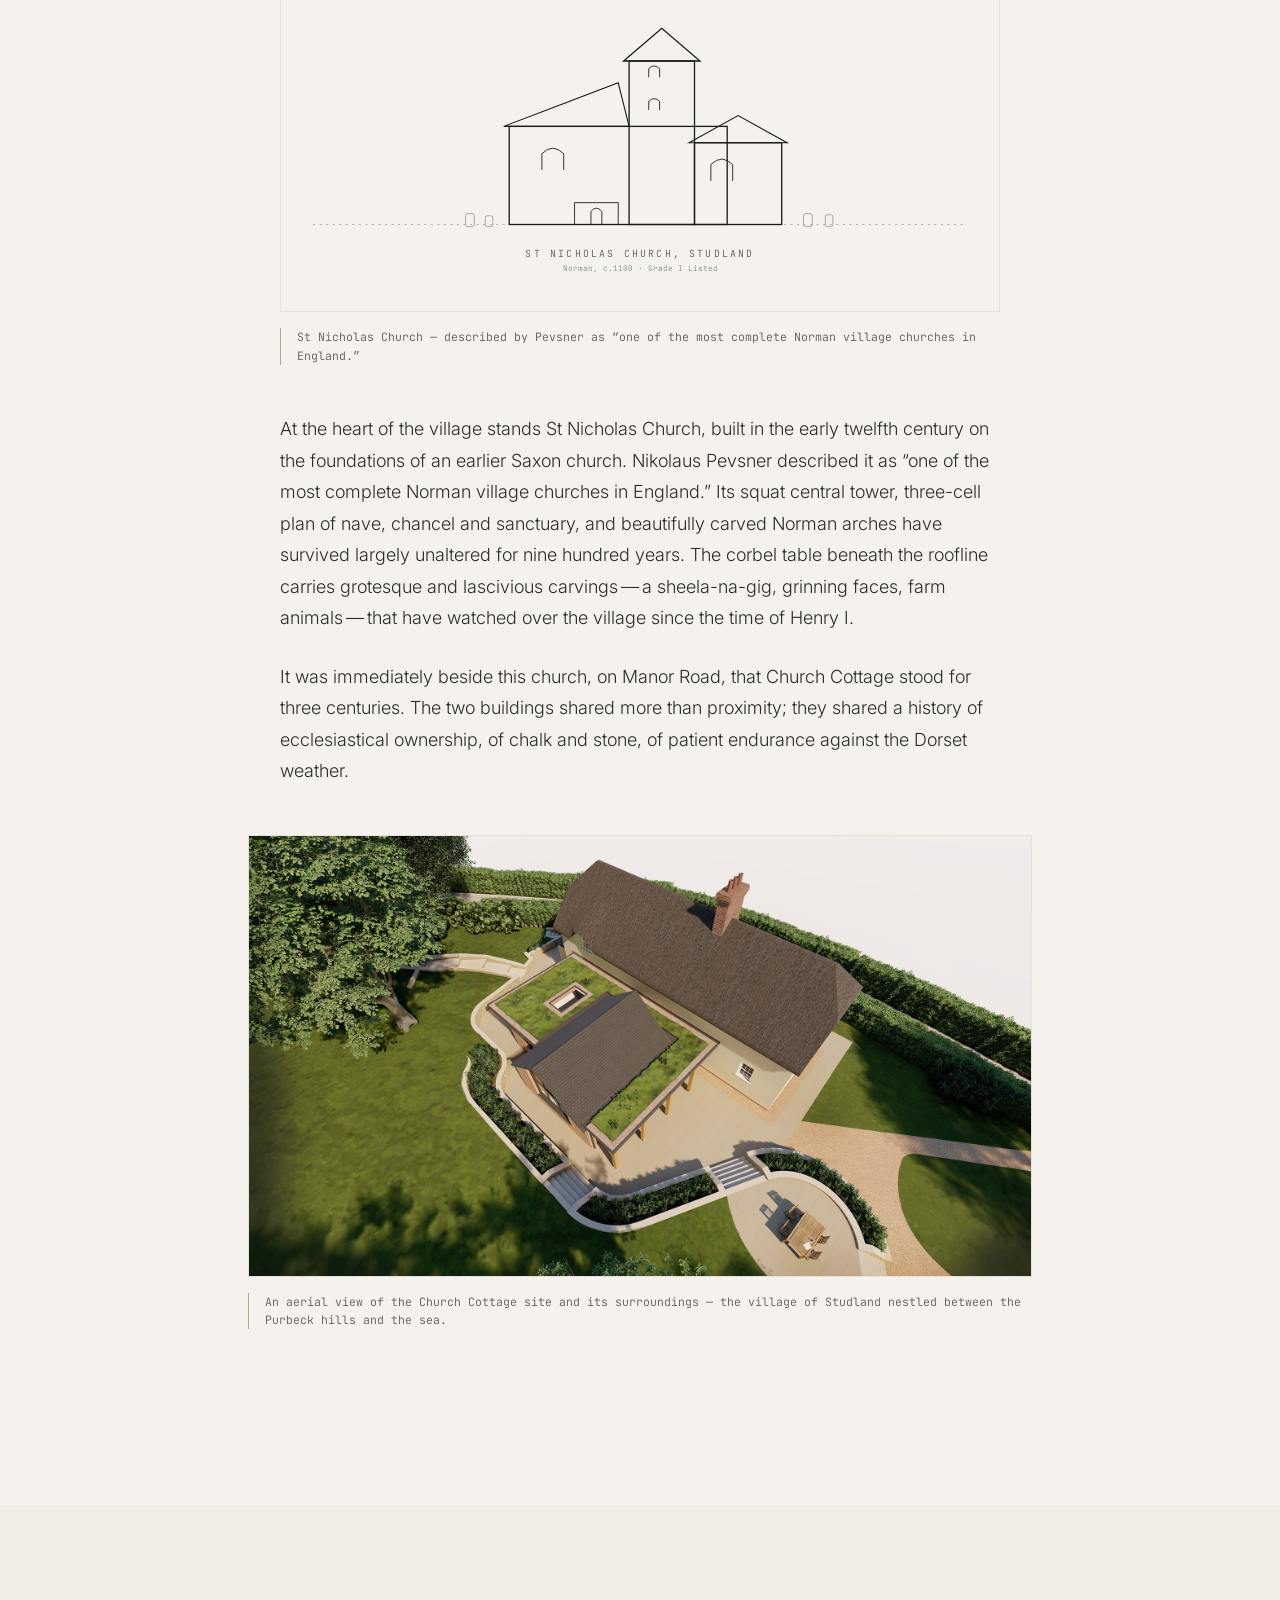
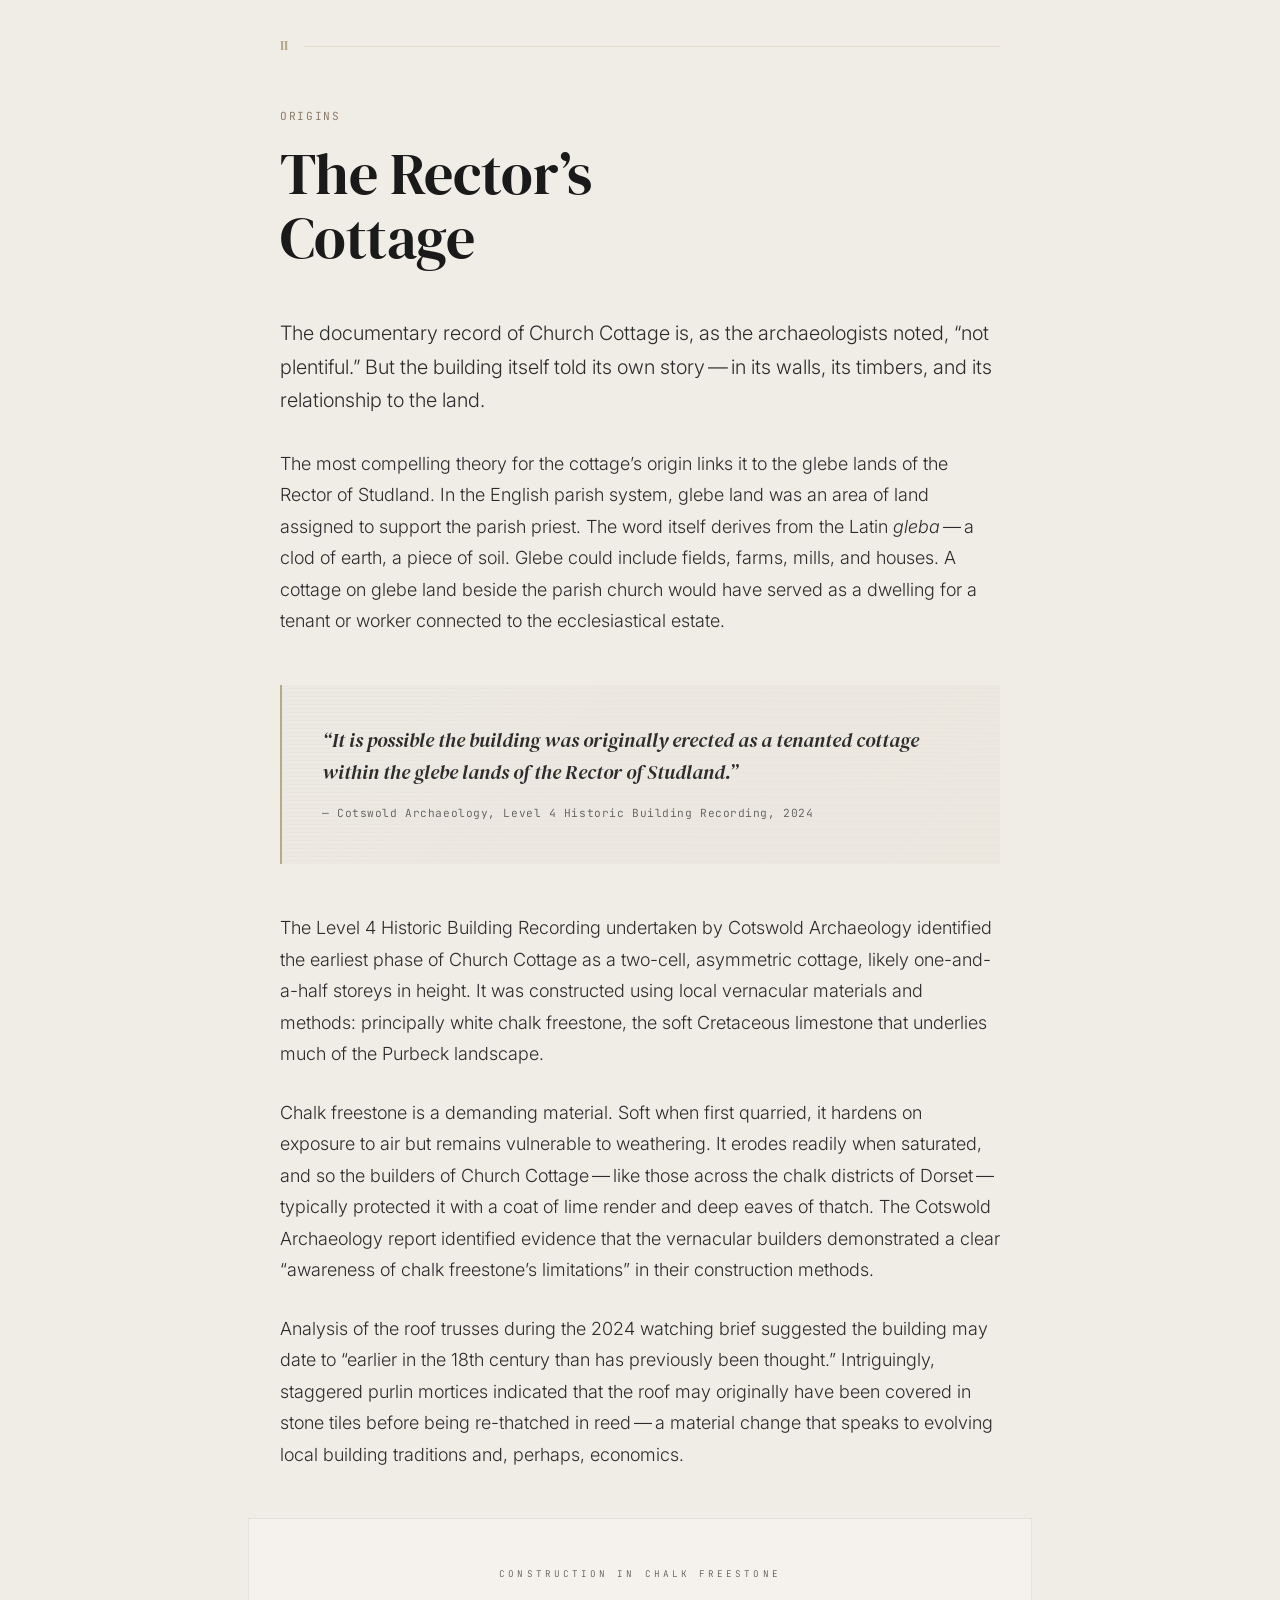
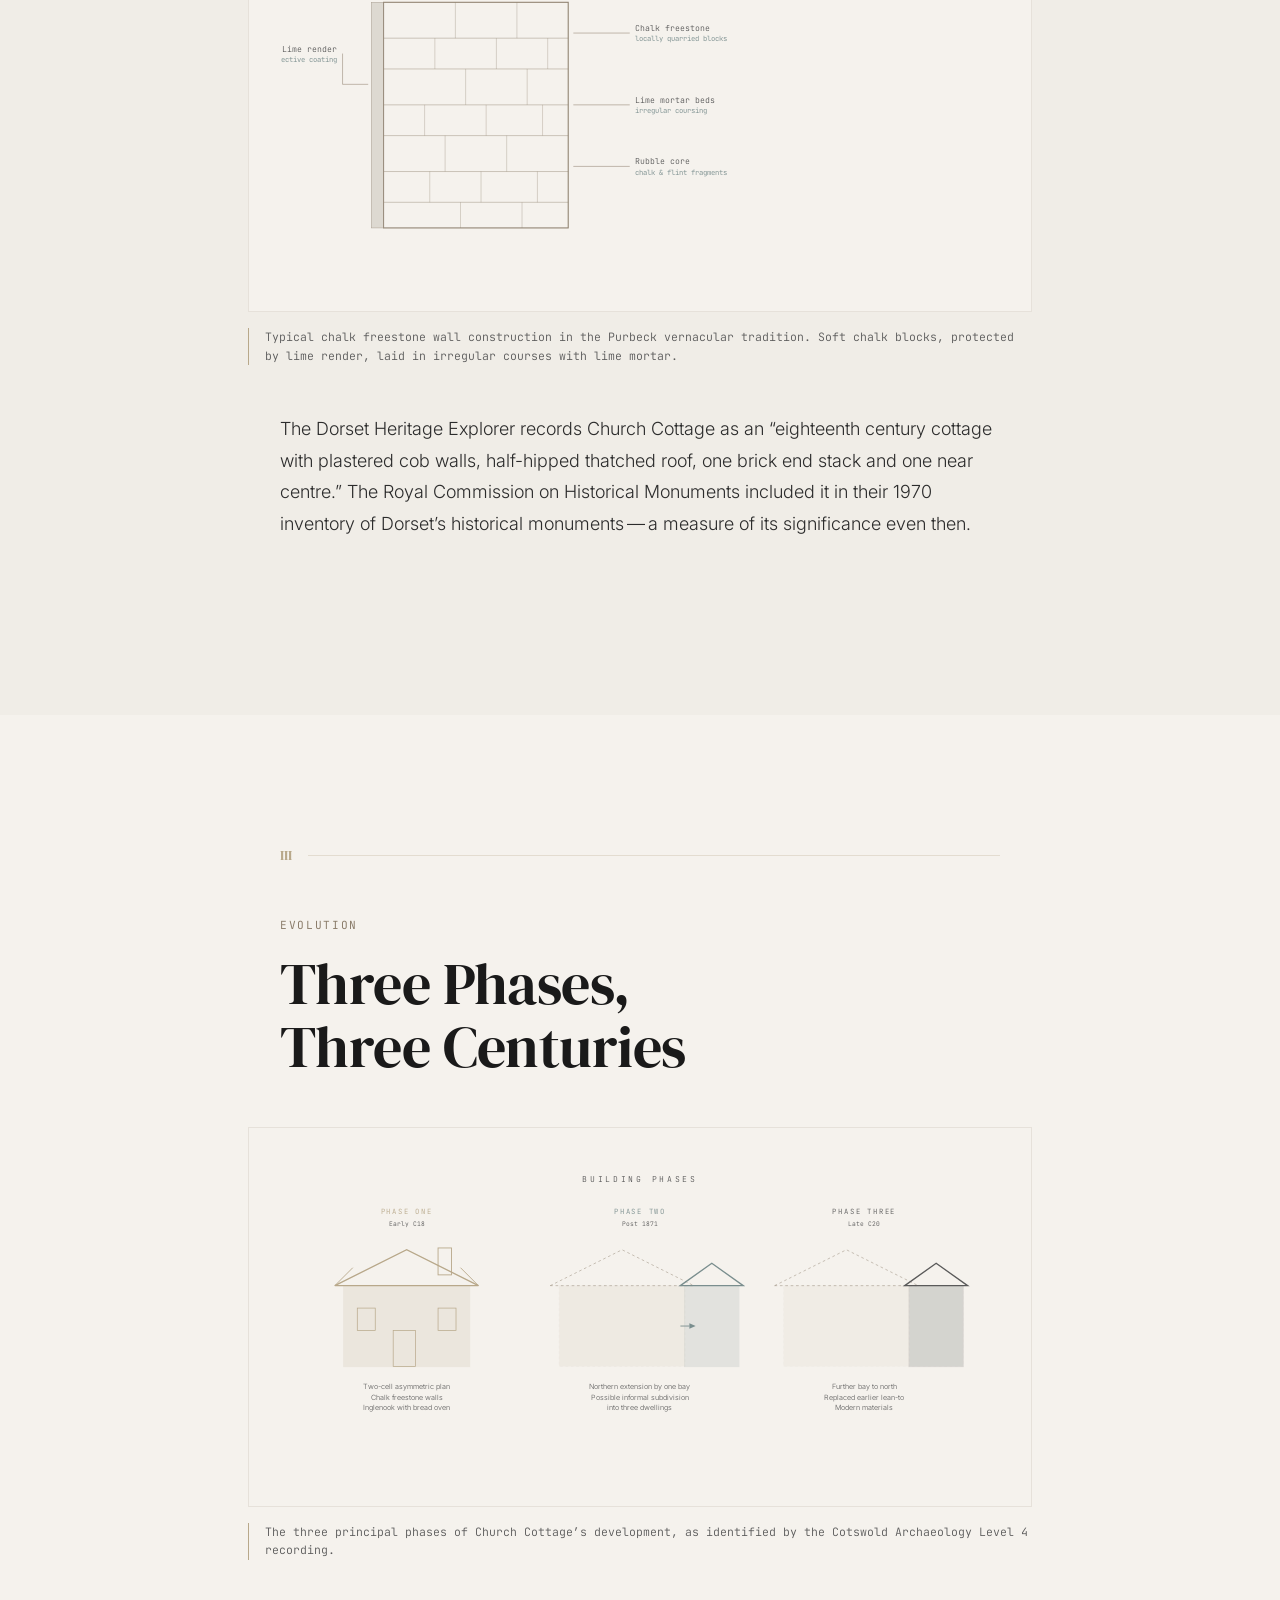
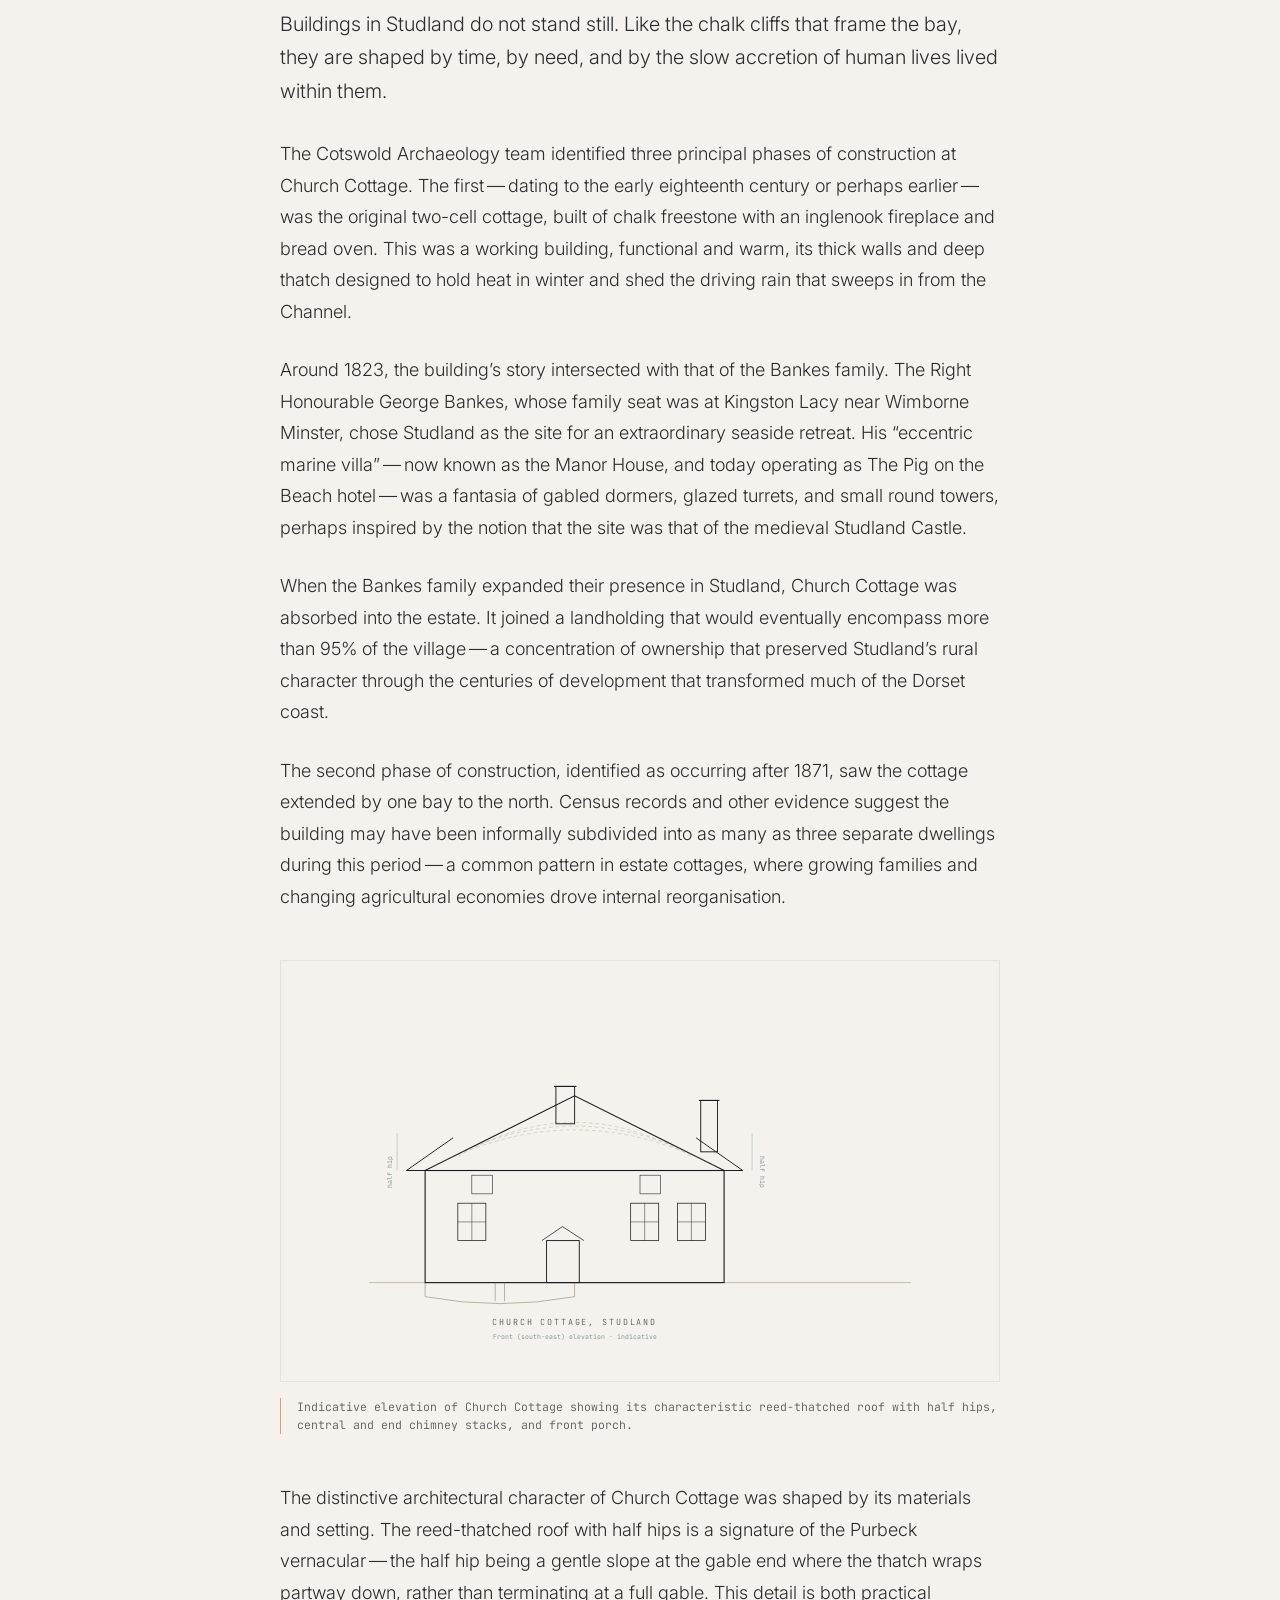
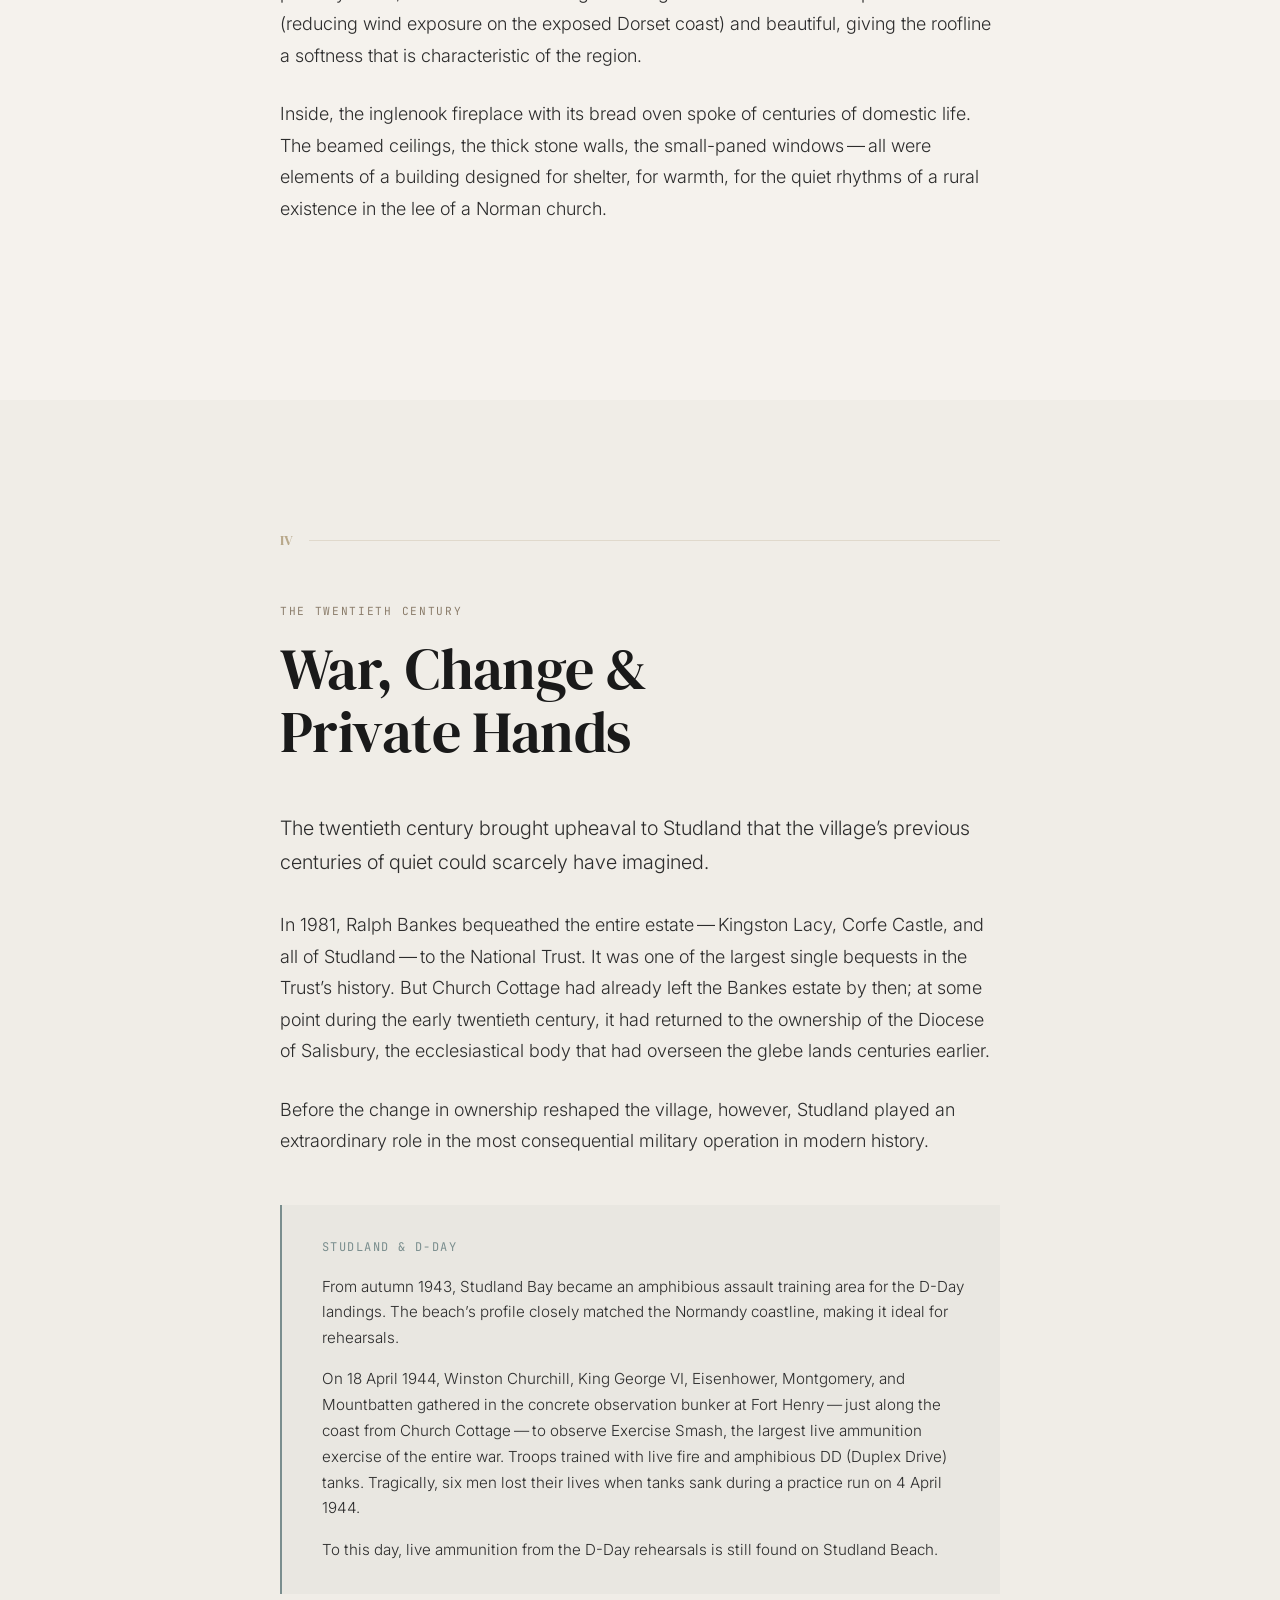
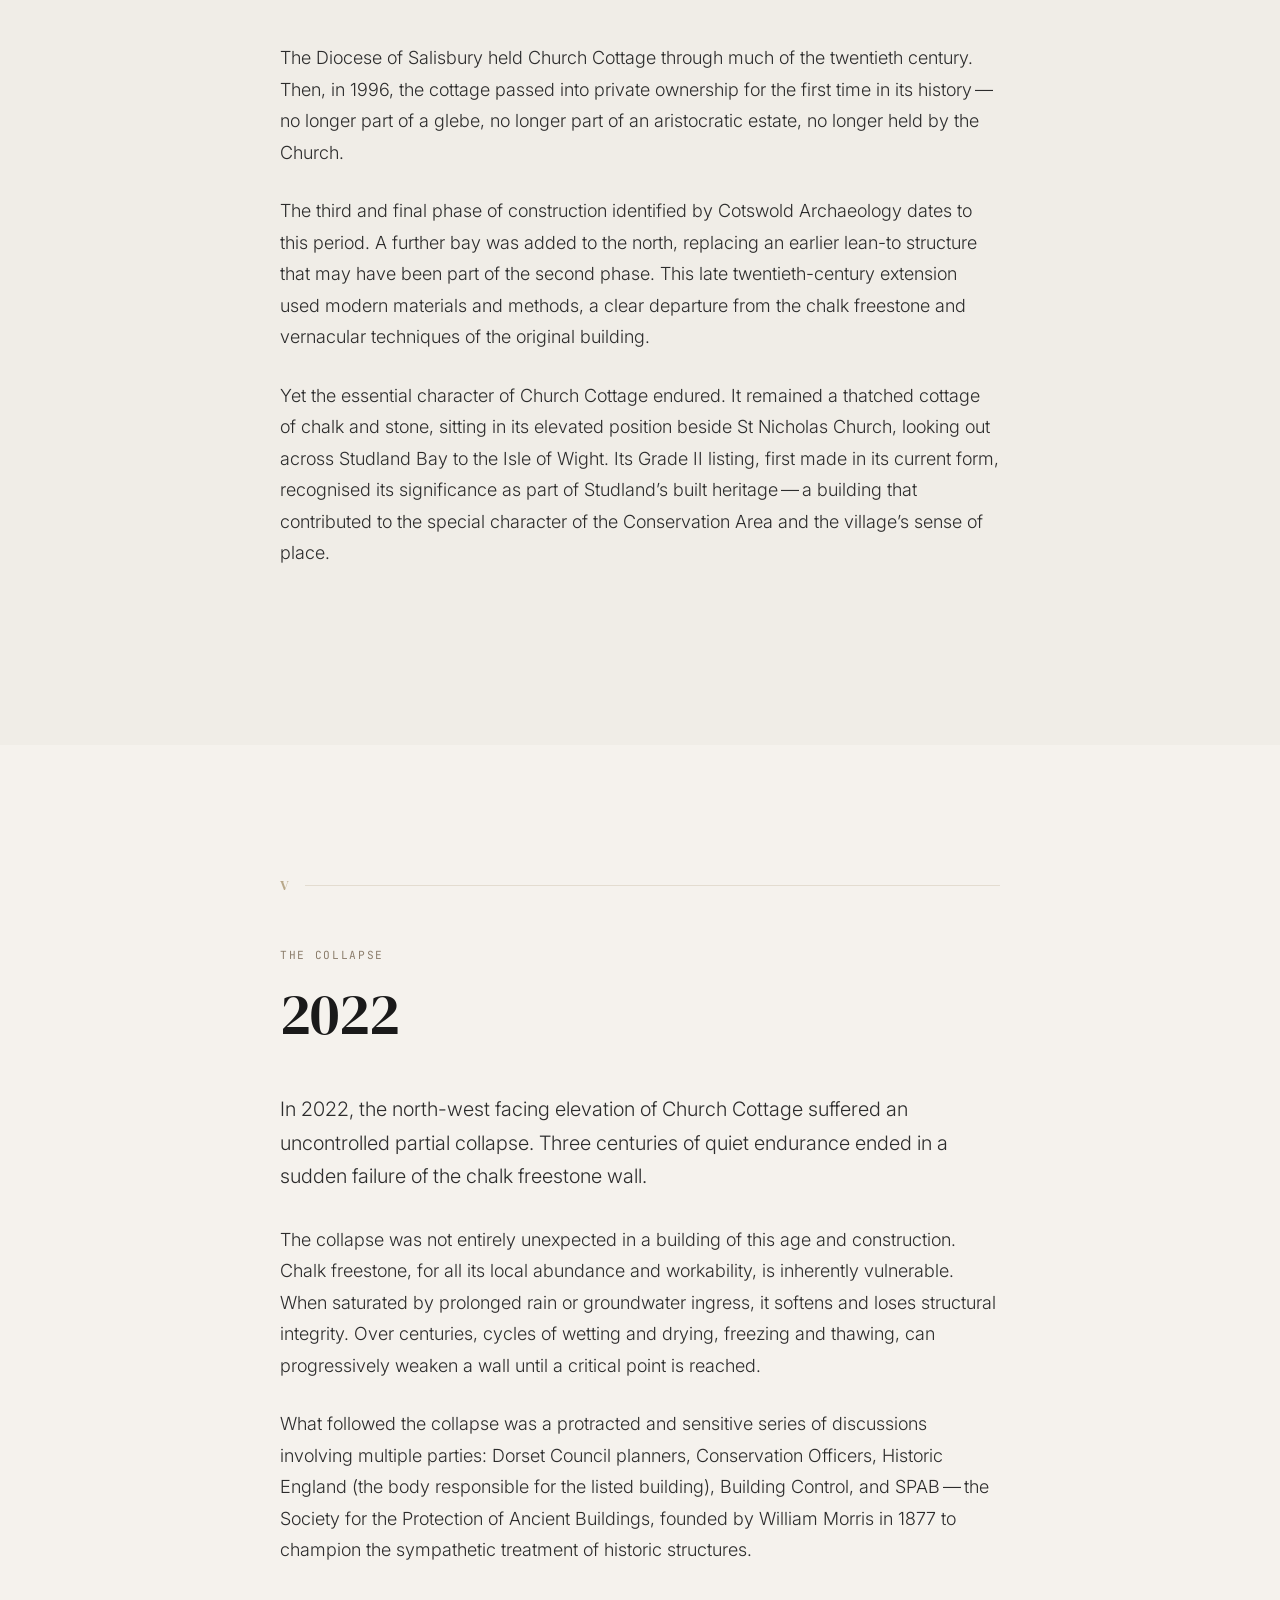
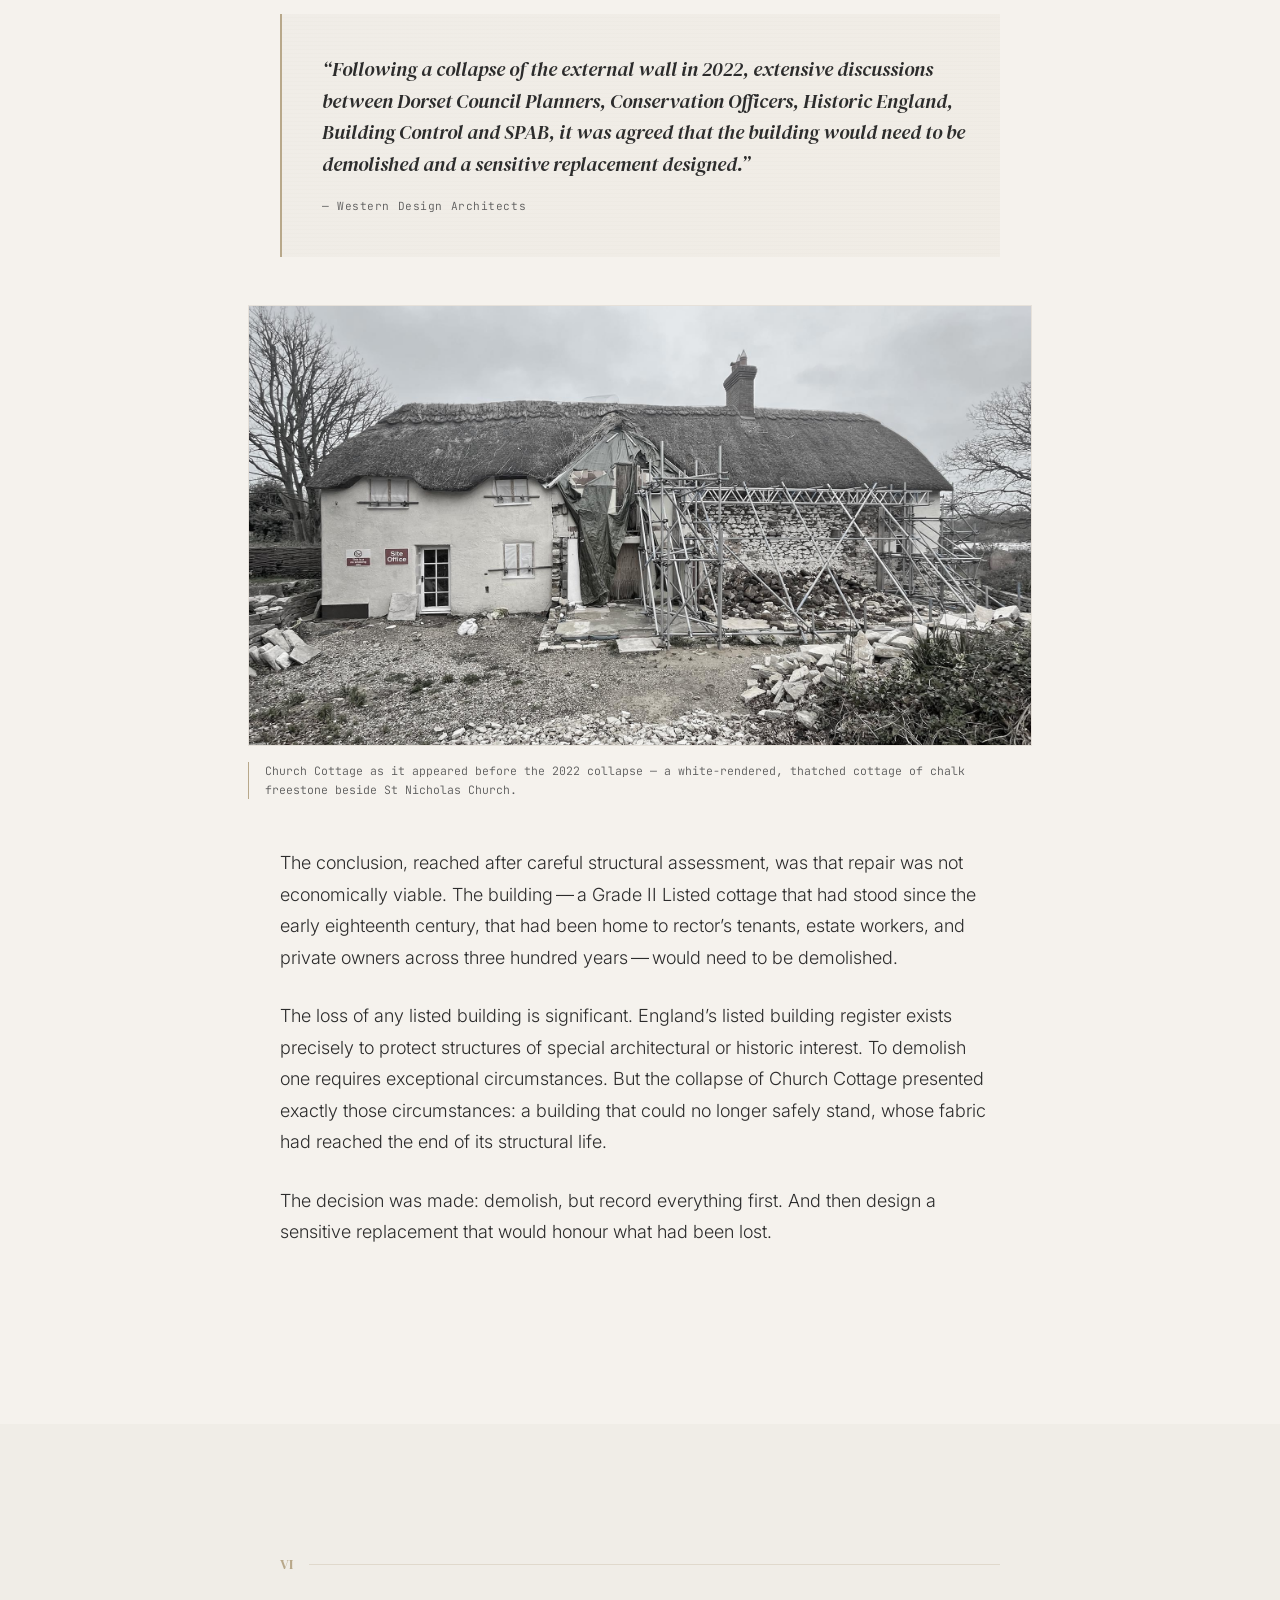
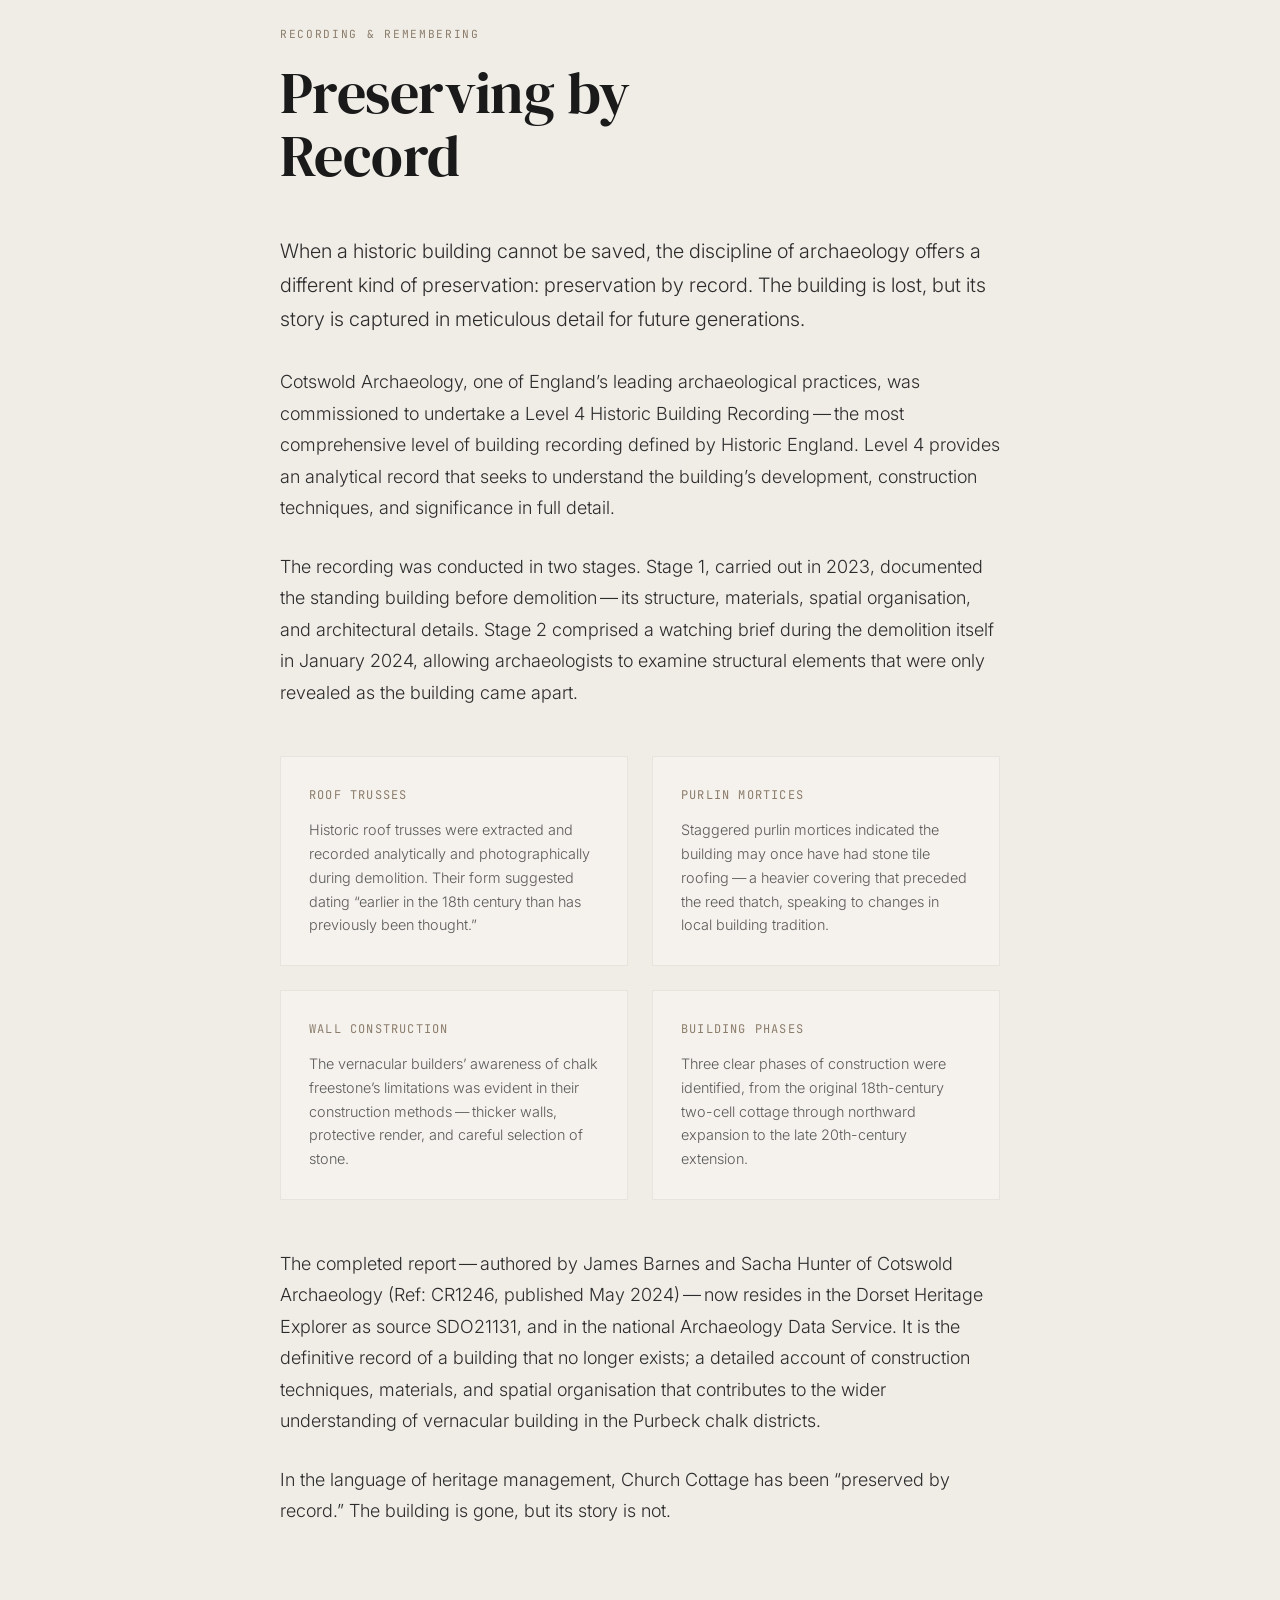
==== commit 77b60bfa: "Use dusk drone photo of cottage as hero image Replace the architectural render with the real drone p" ====
--- a/index.html
+++ b/index.html
@@ -28,7 +28,7 @@
   <!-- Hero -->
   <header class="hero" id="hero">
     <div class="hero-image" aria-hidden="true">
-      <img src="images/hero-aerial.jpg" alt="" loading="eager">
+      <img src="images/hero-main.jpg" alt="" loading="eager">
     </div>
     <div class="hero-mist" id="heroMist" aria-hidden="true"></div>
     <div class="hero-content">
--- a/style.css
+++ b/style.css
@@ -137,8 +137,8 @@
   width: 100%;
   height: 100%;
   object-fit: cover;
-  object-position: center 40%;
-  opacity: 0.45;
+  object-position: center 60%;
+  opacity: 0.65;
 }
 
 .hero-mist {
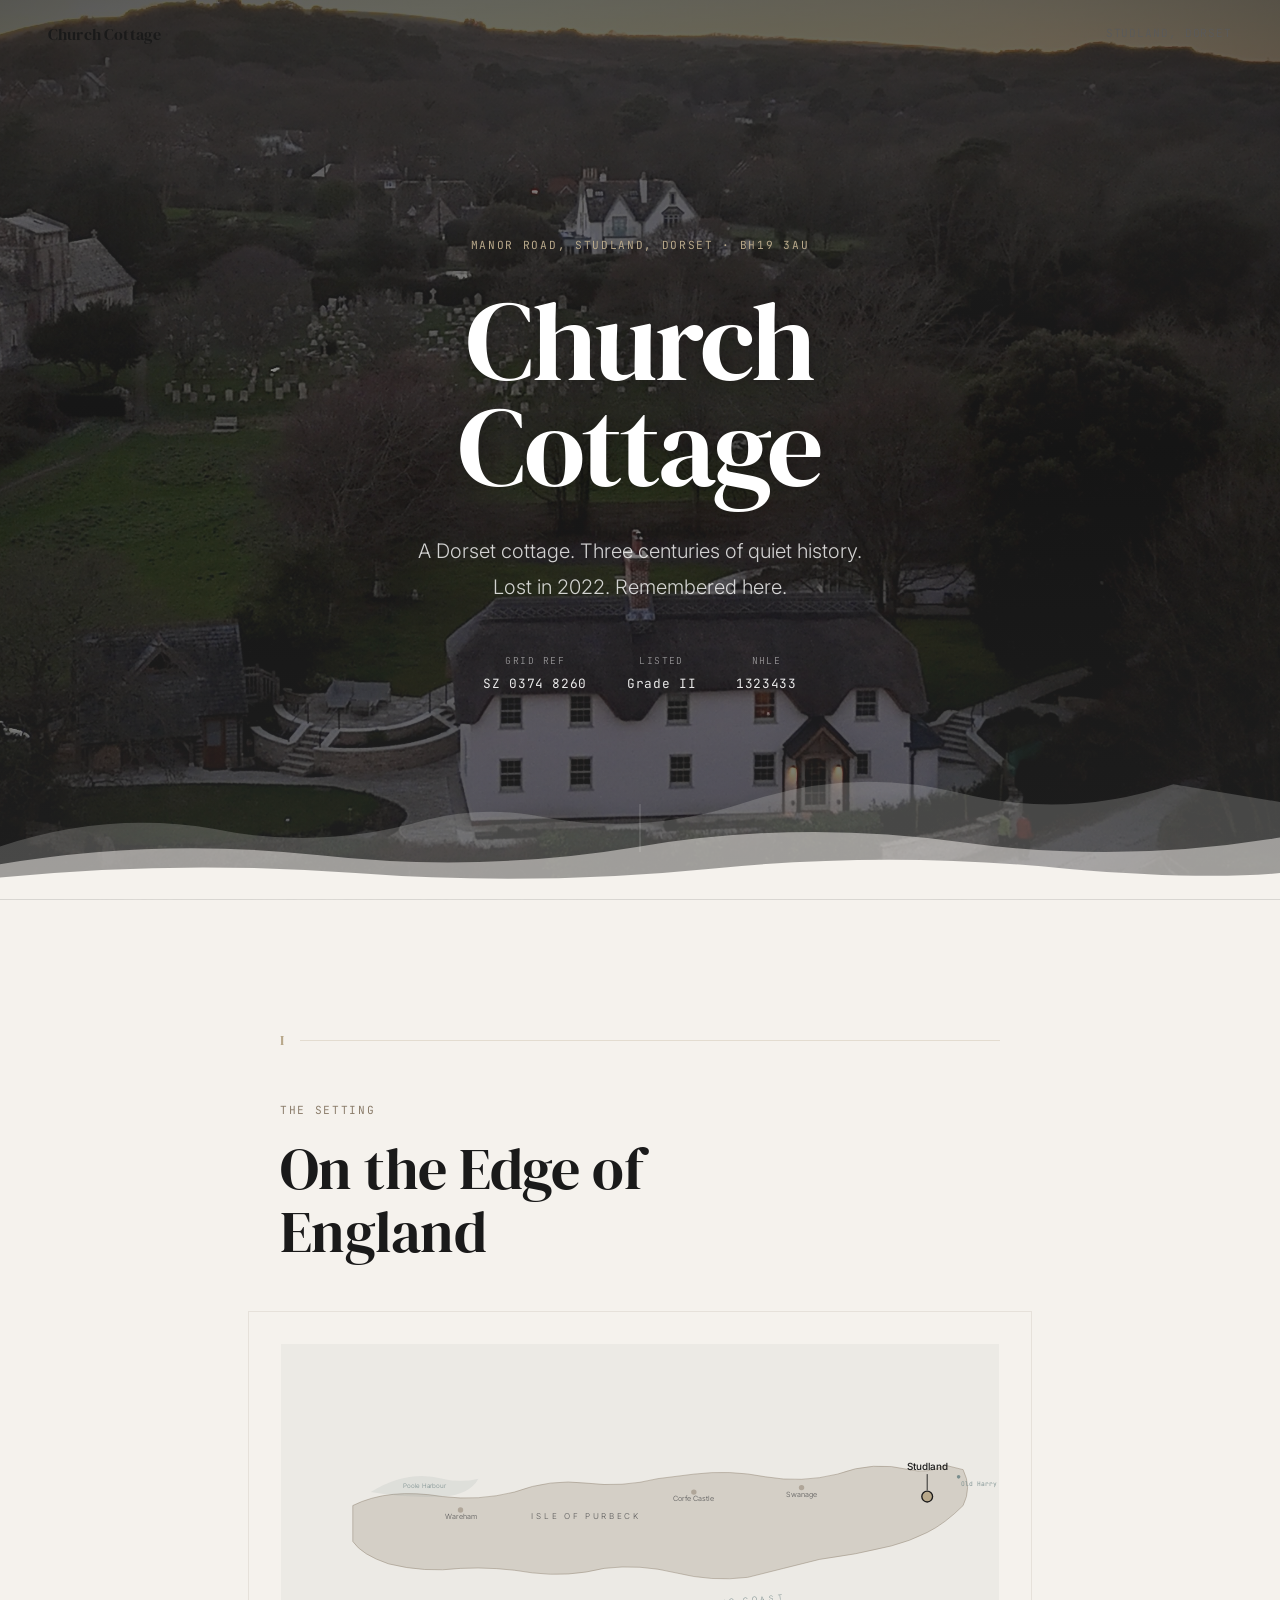
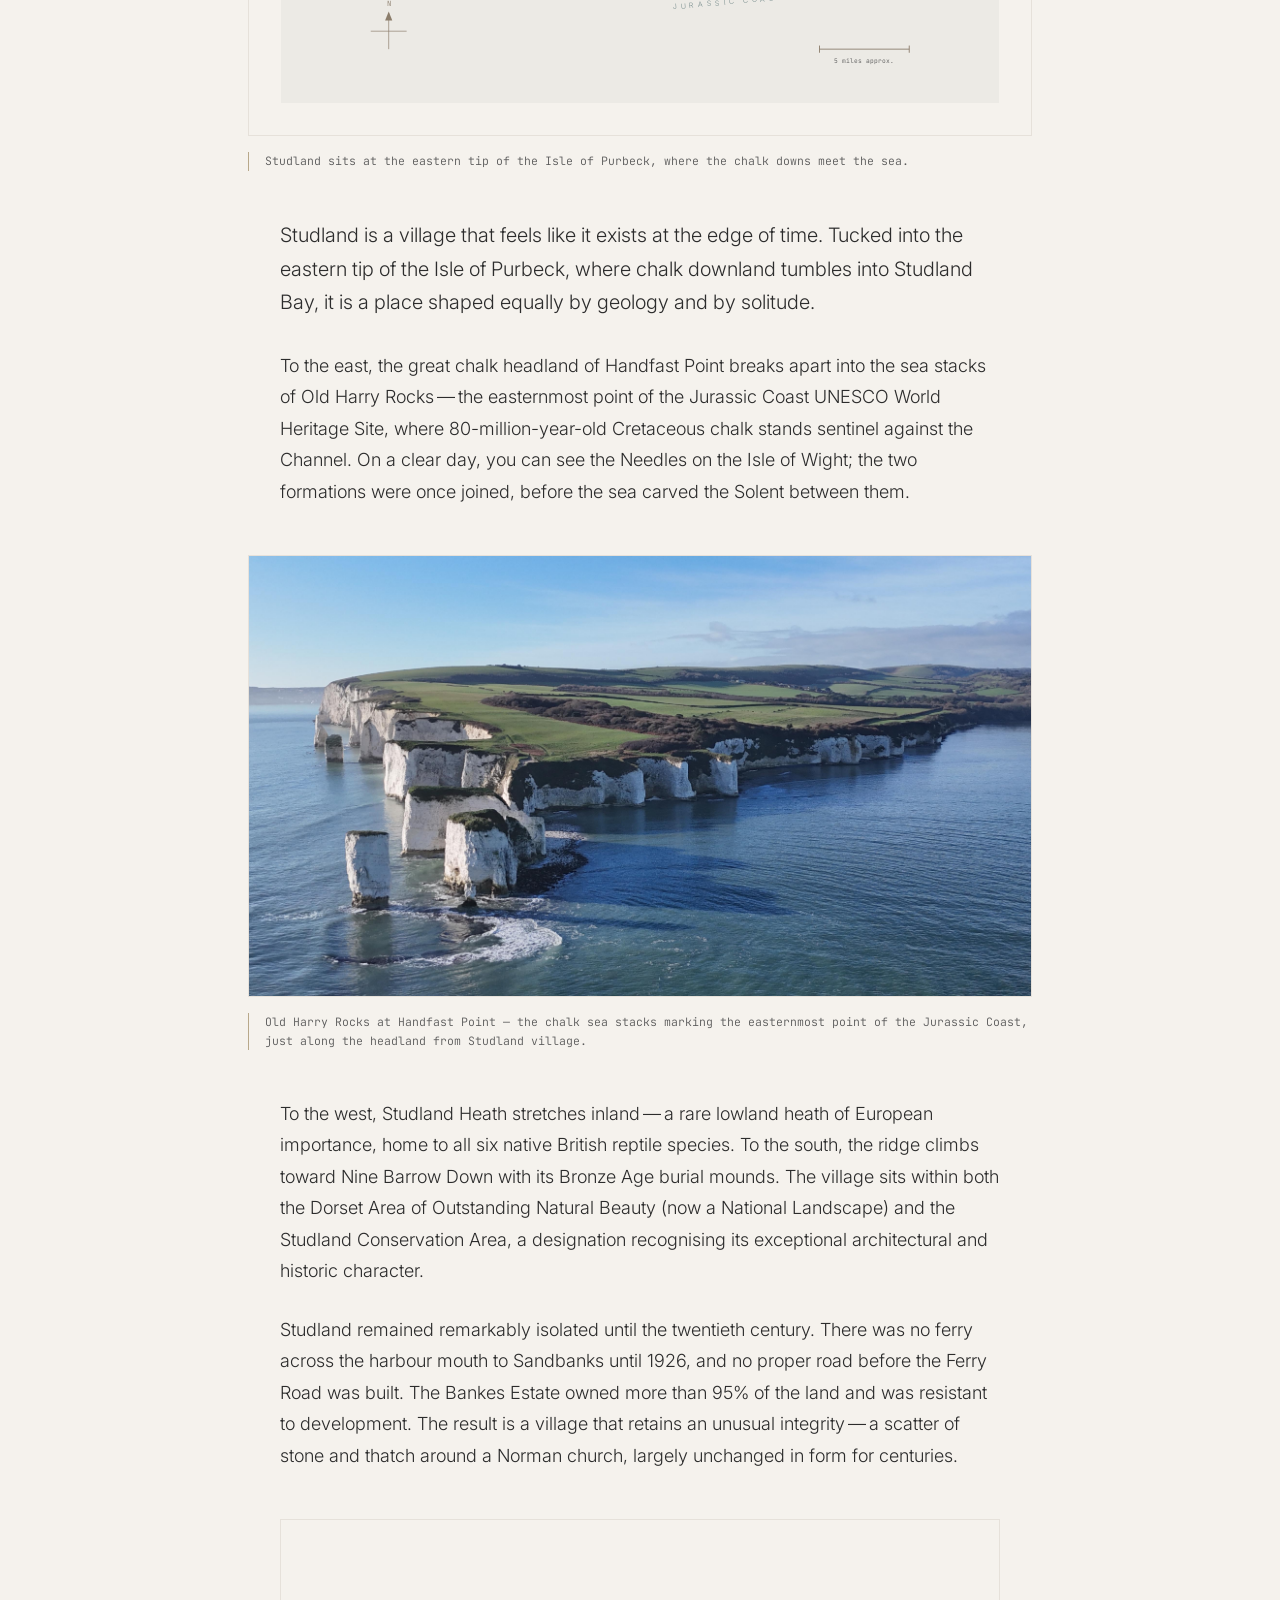
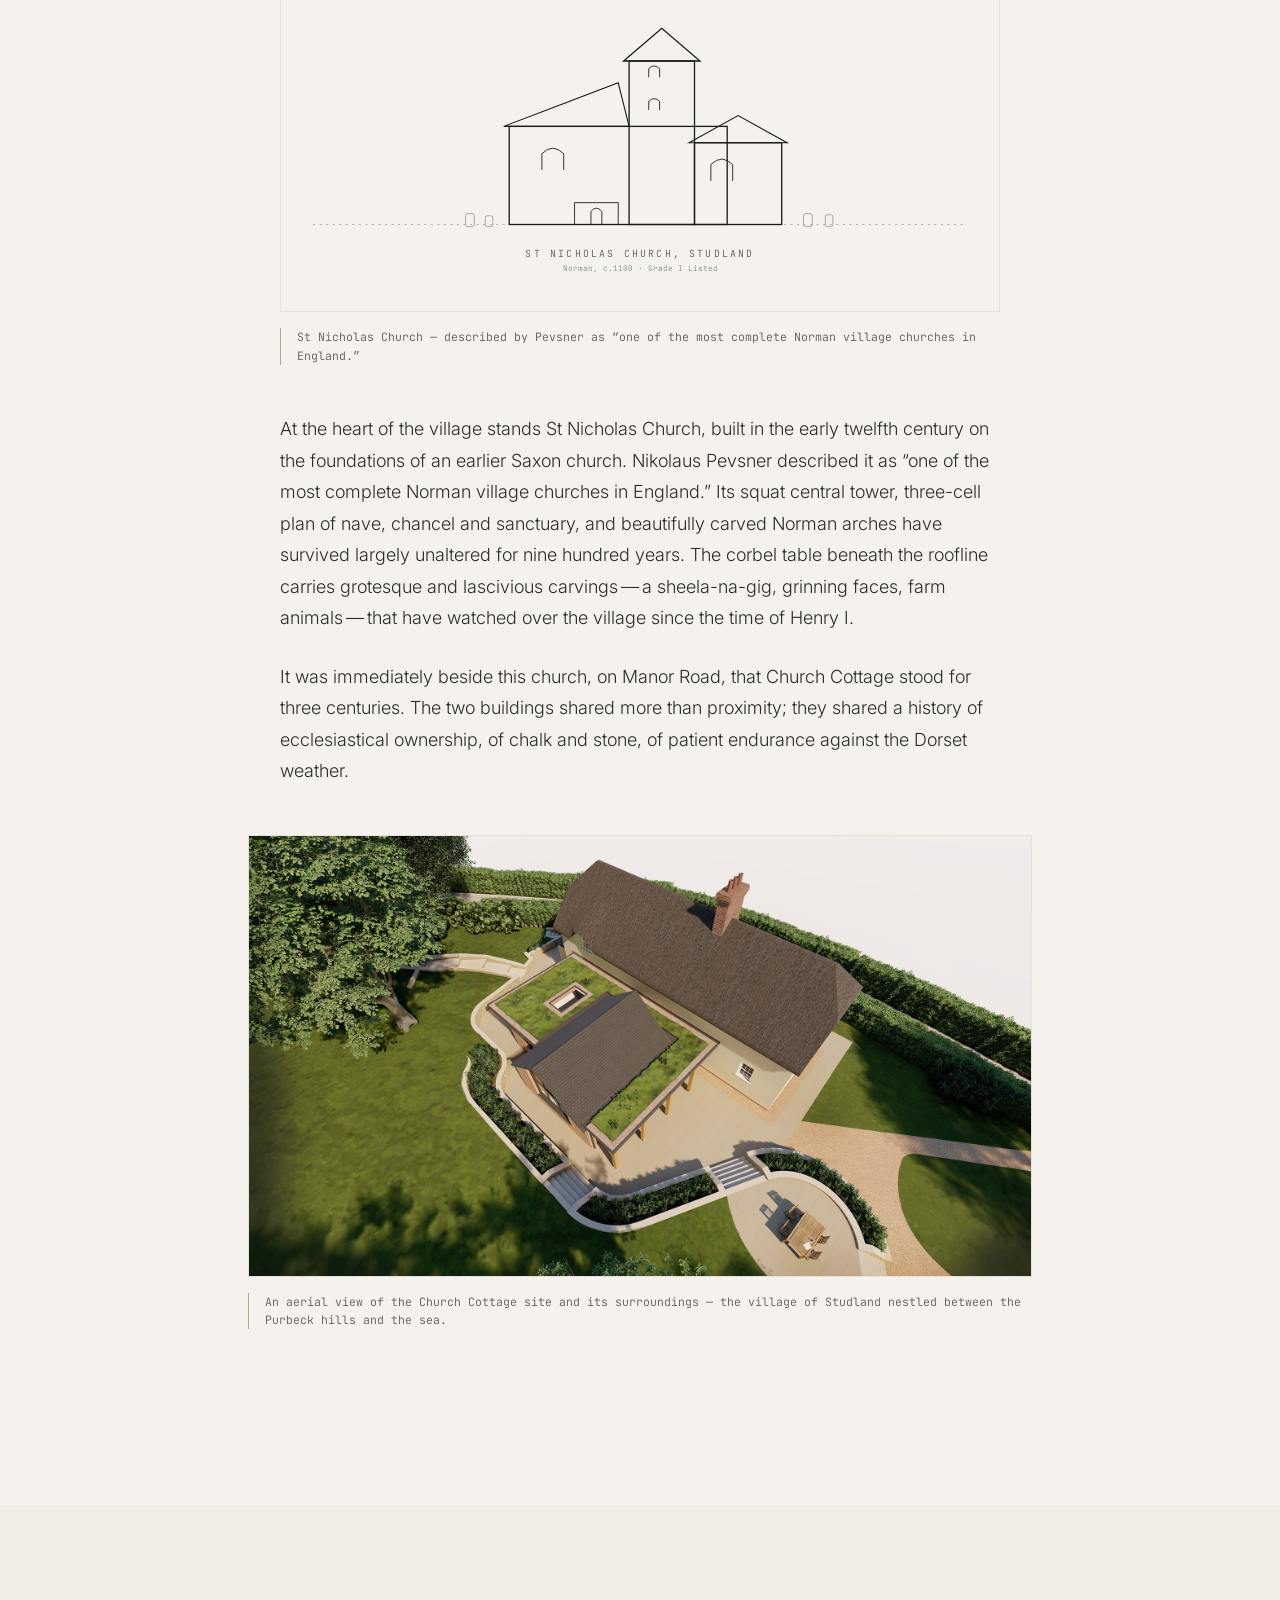
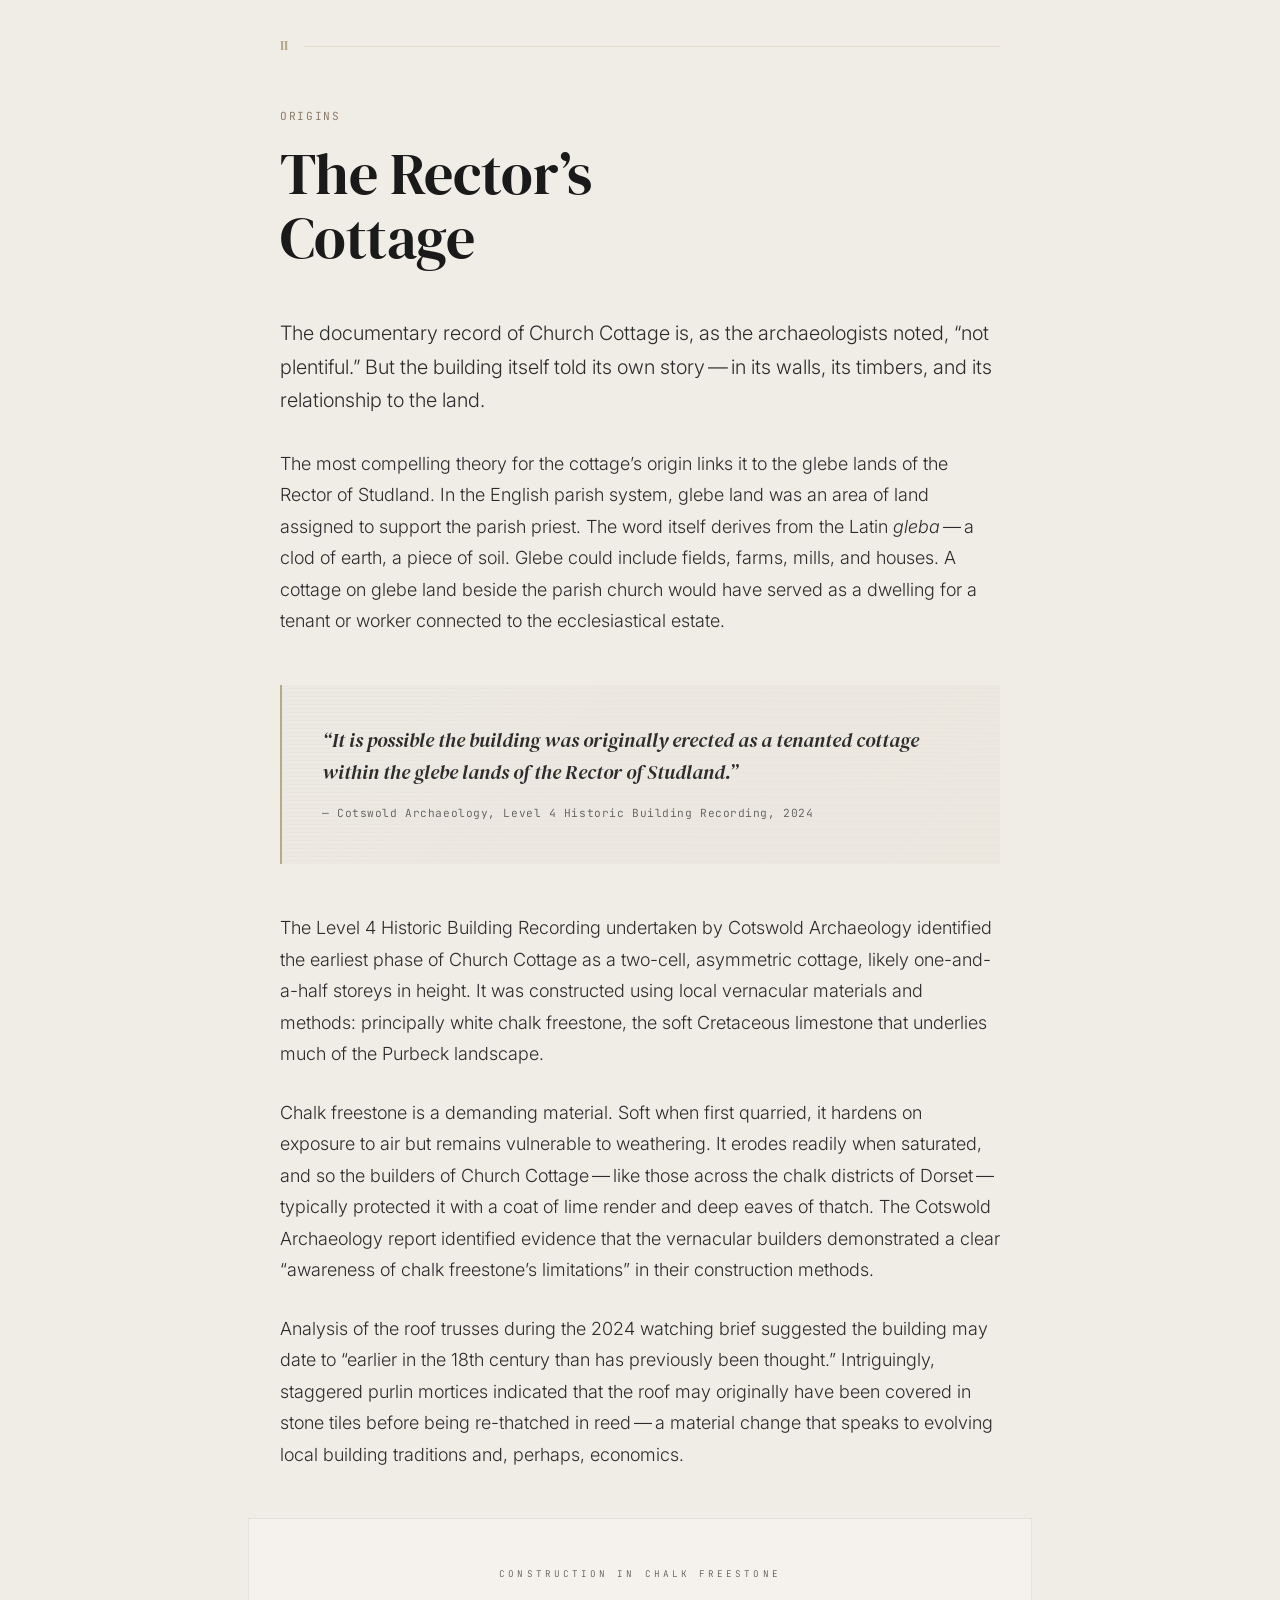
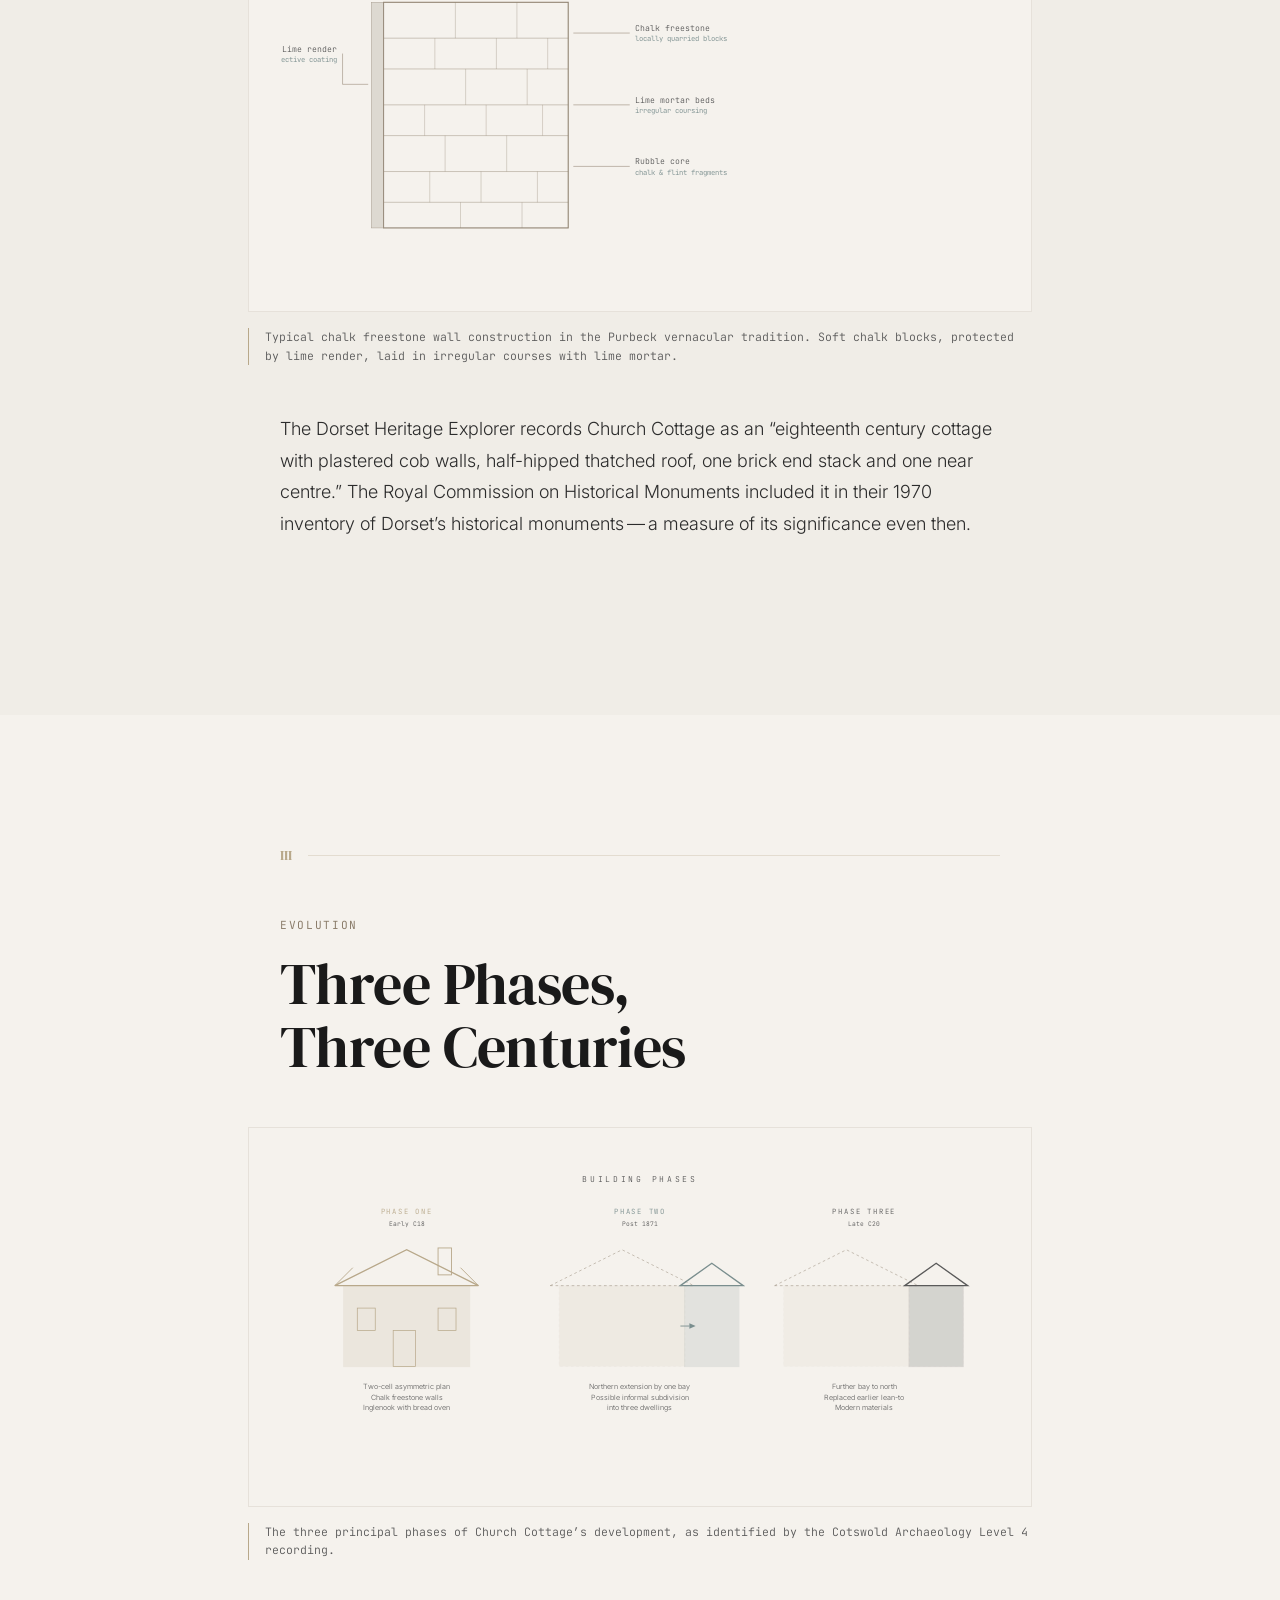
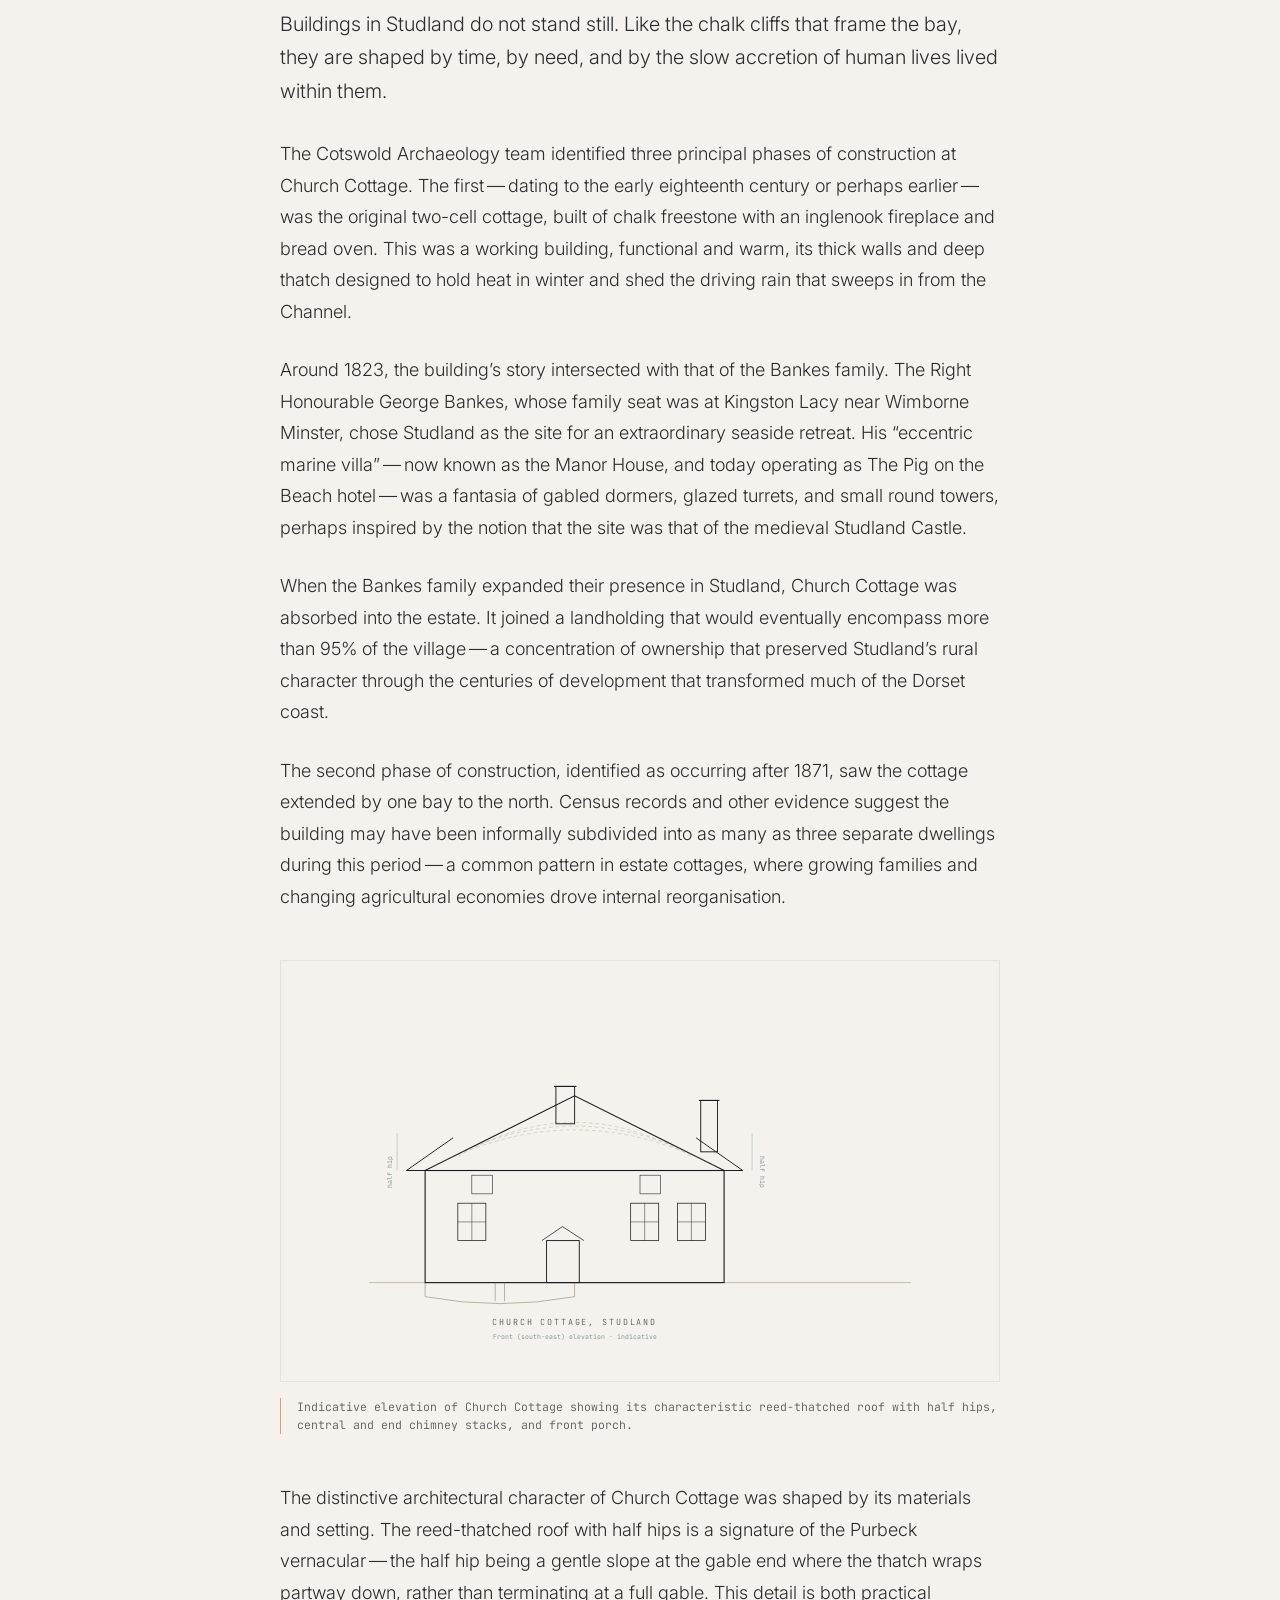
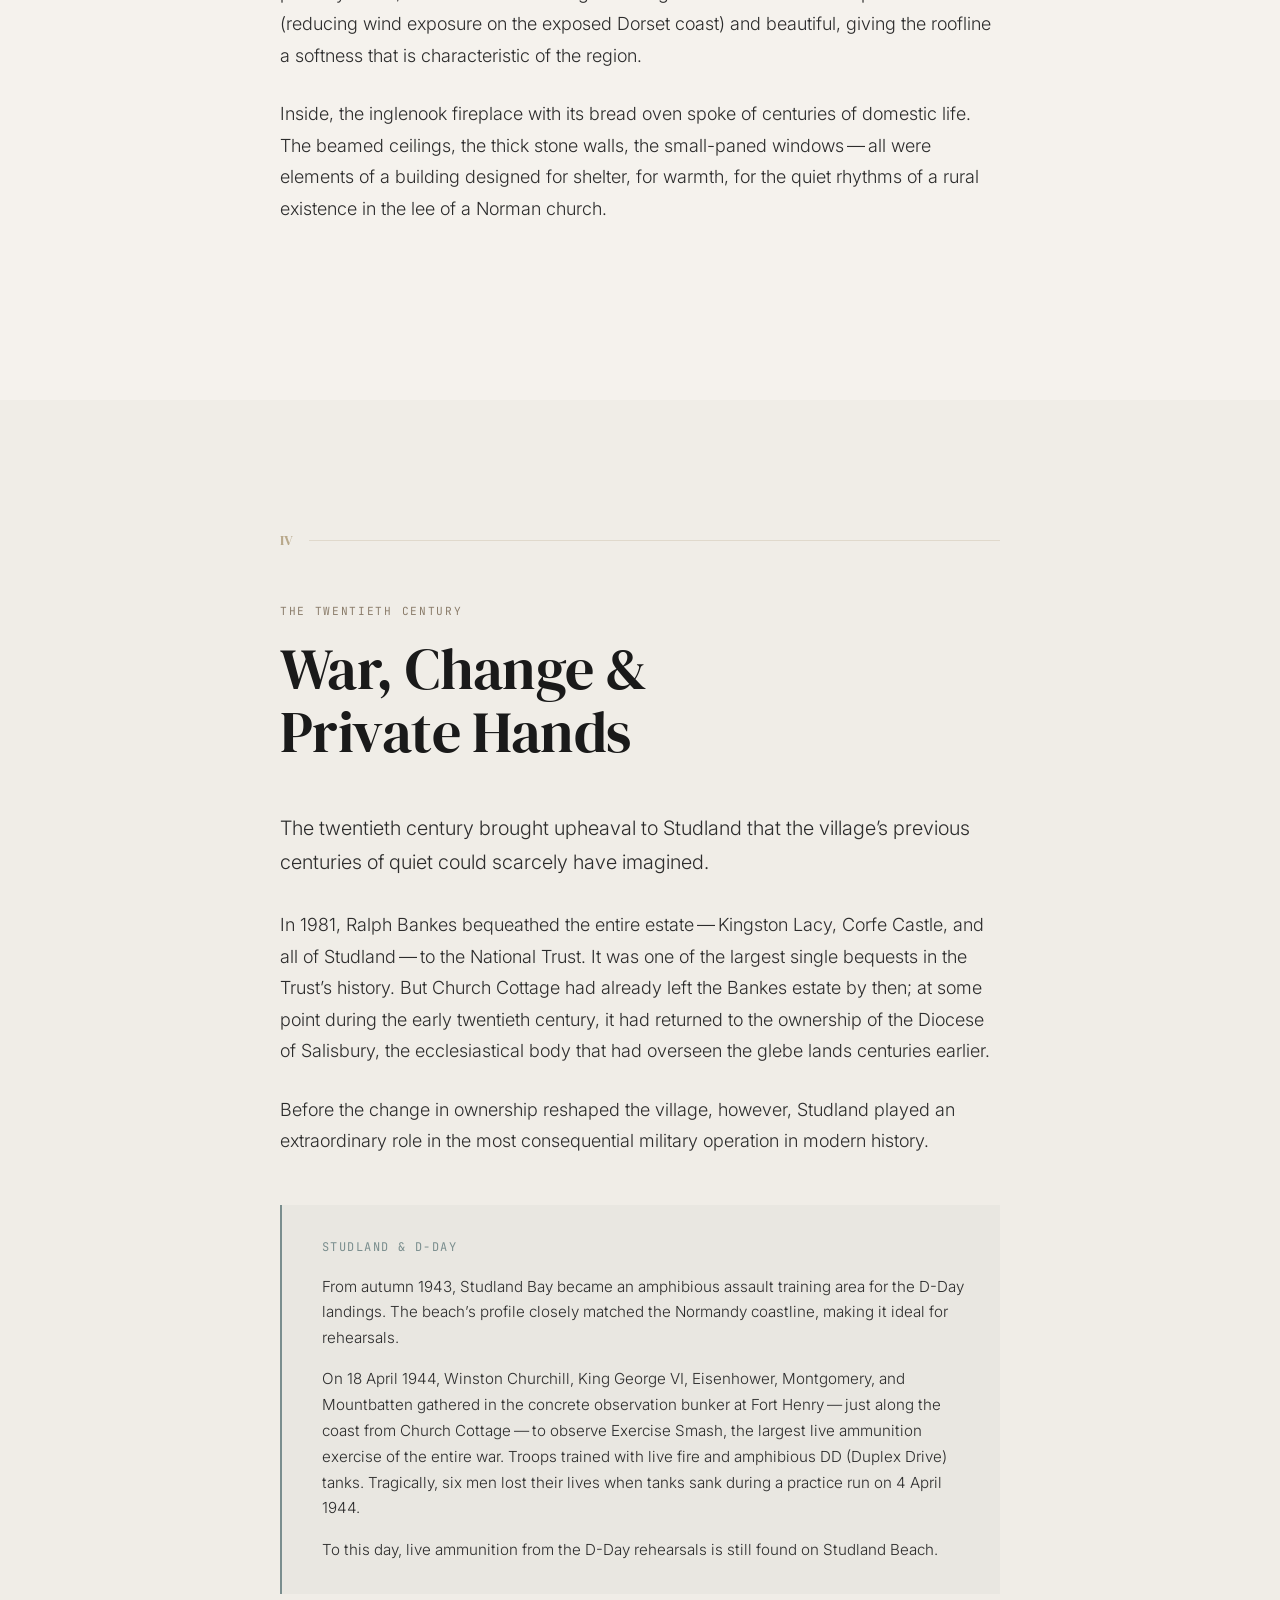
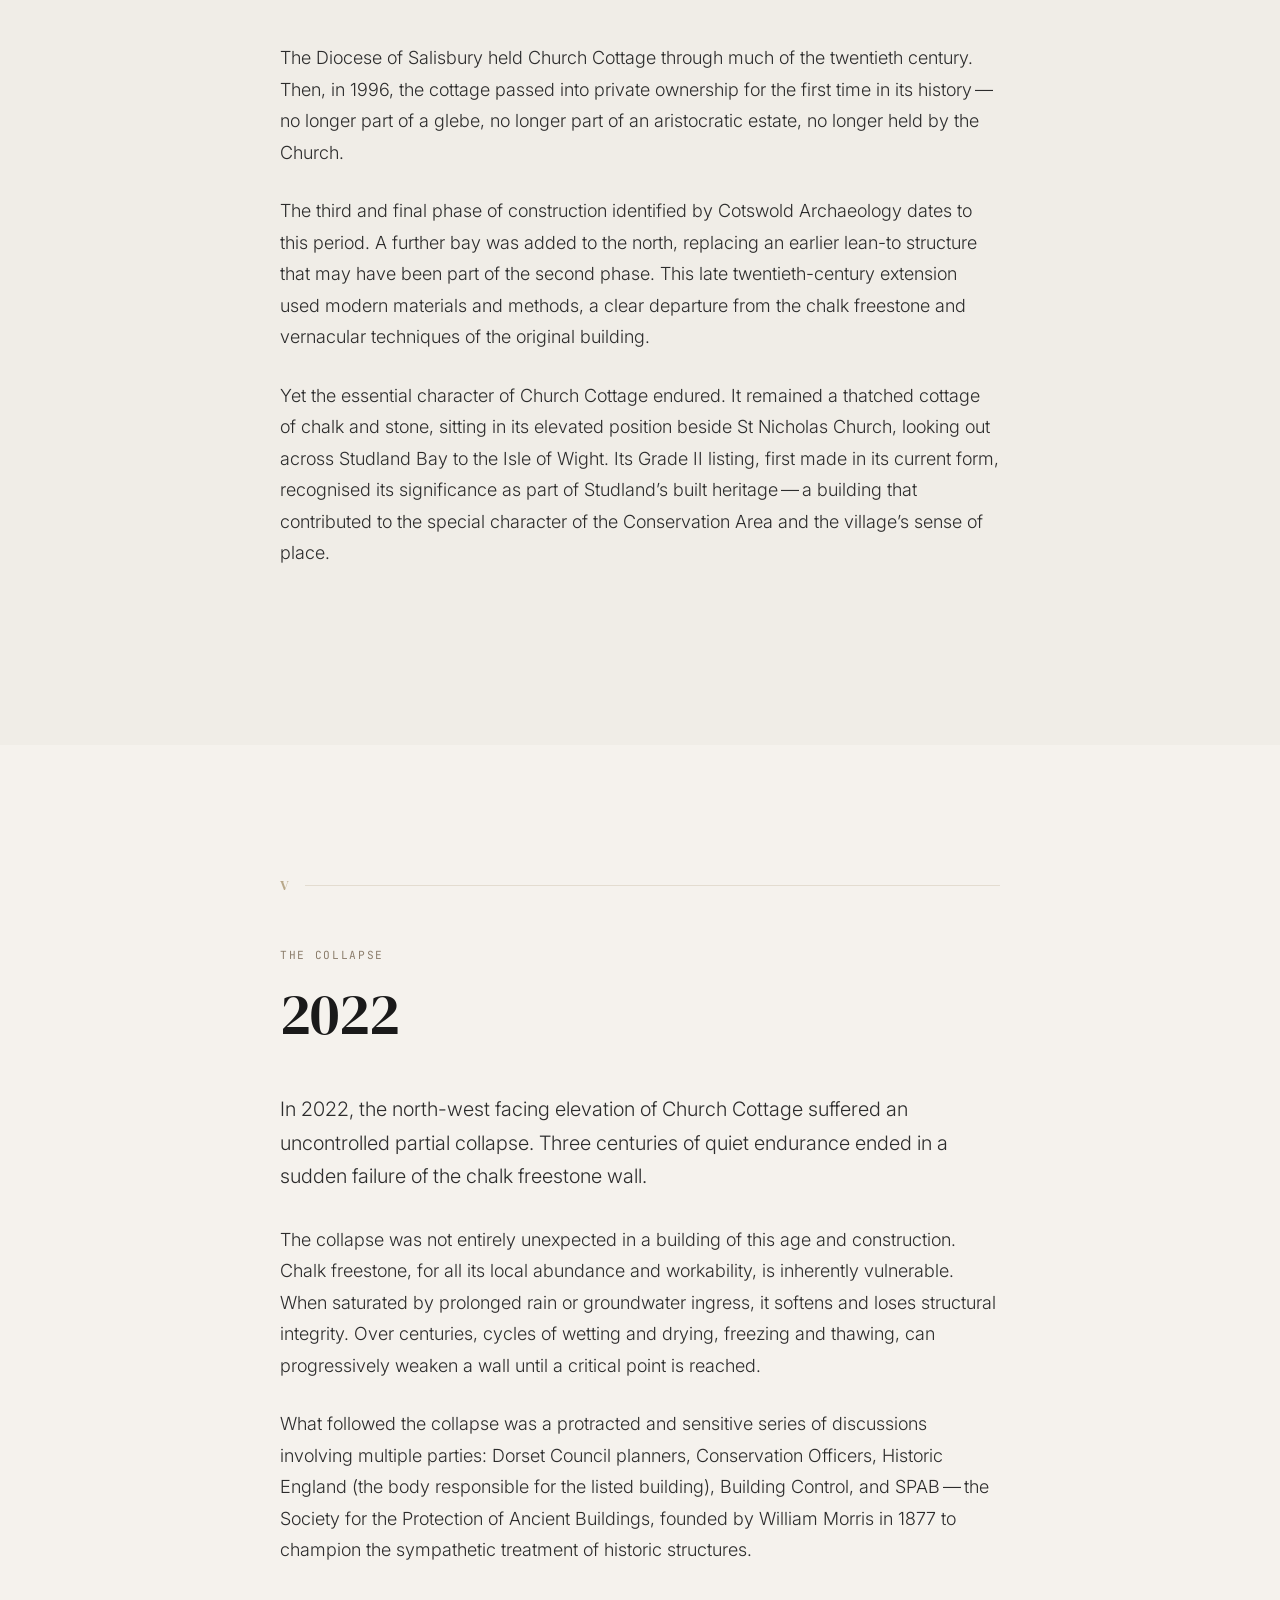
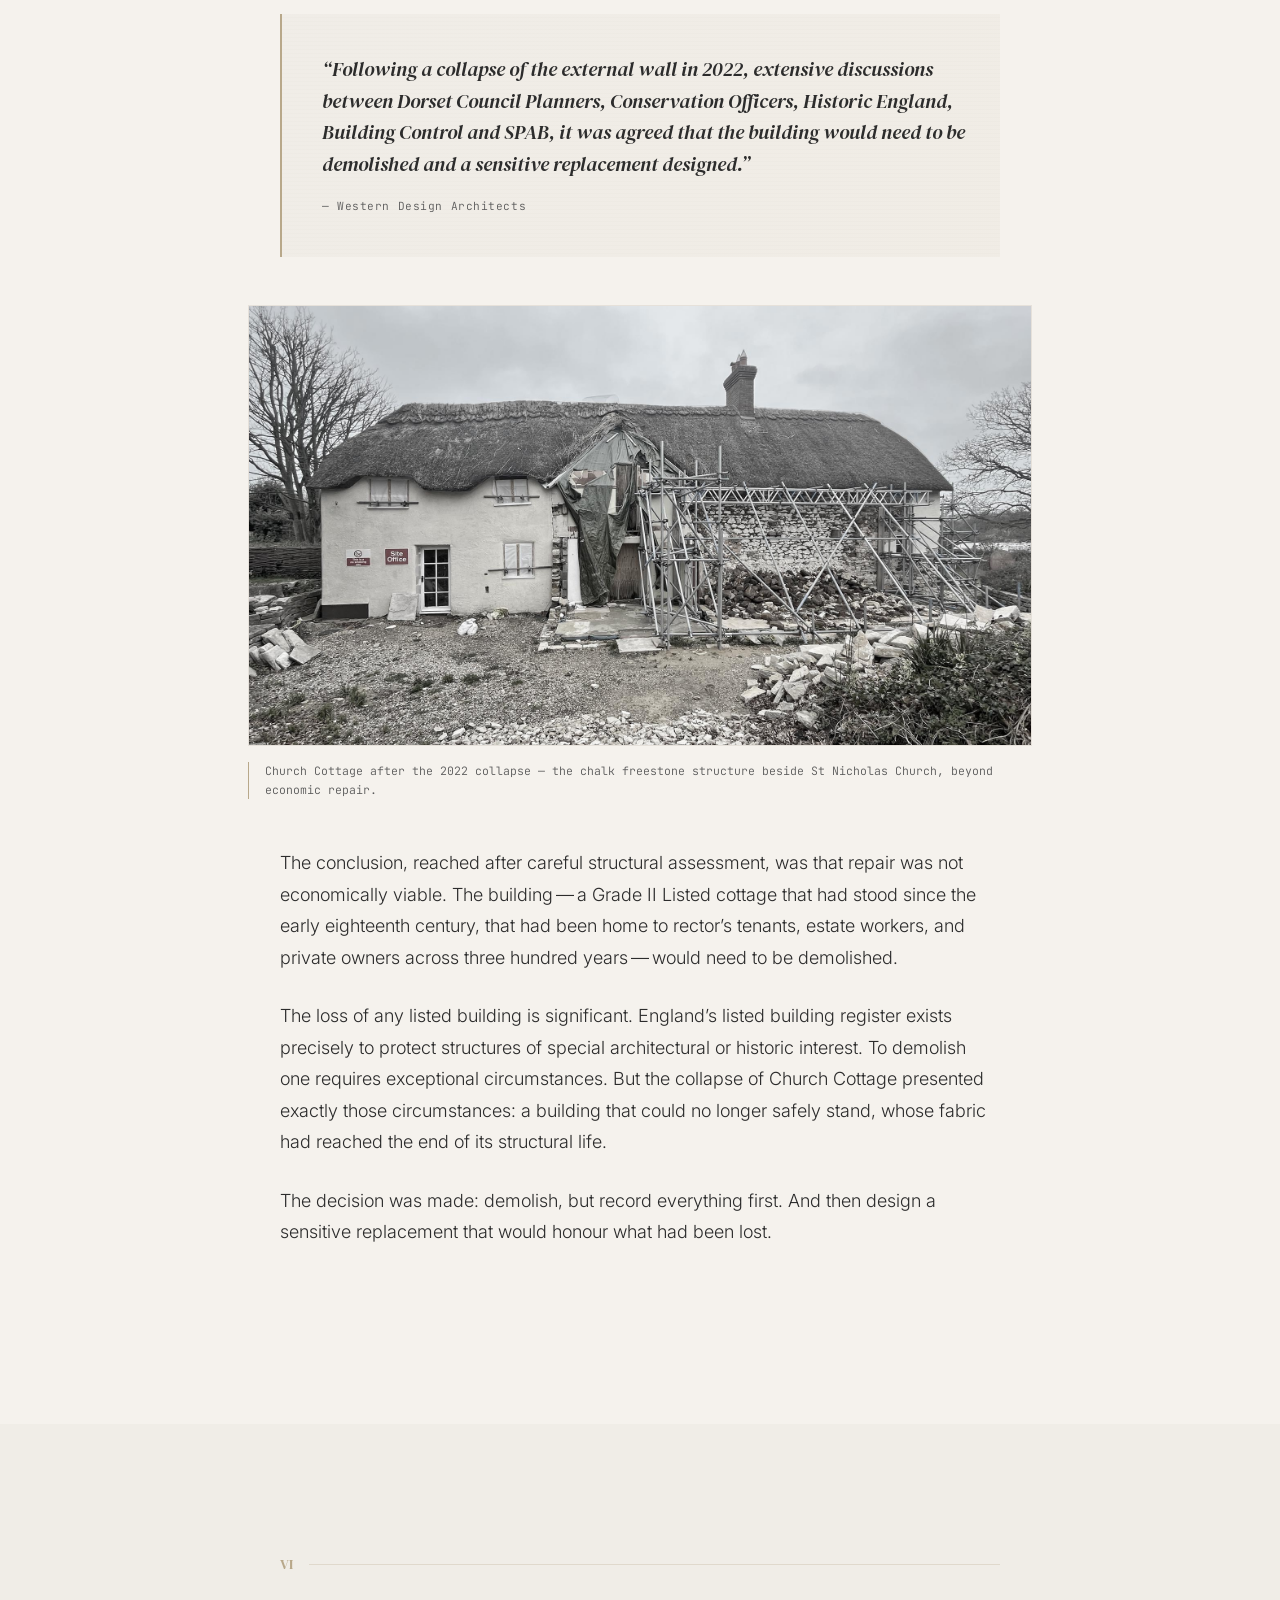
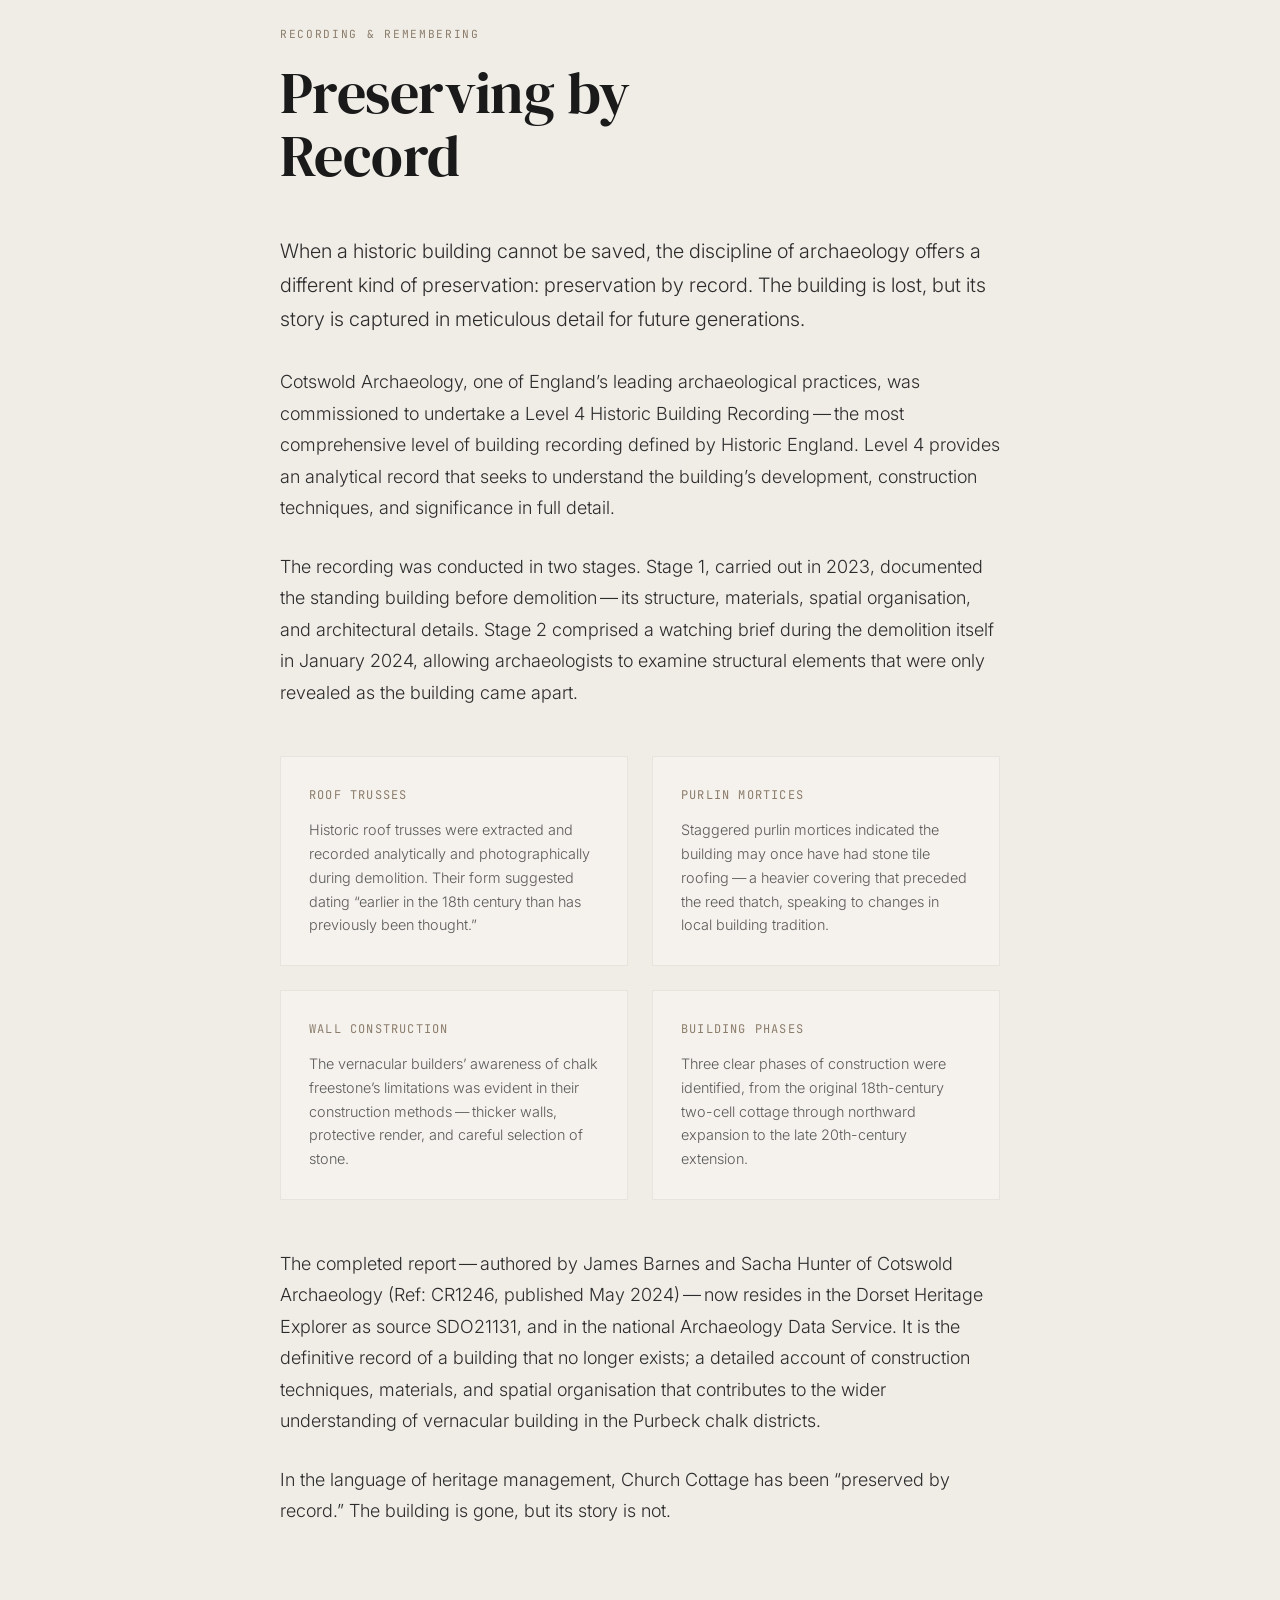
==== commit 22f7d3d9: "Fix collapse photo caption to say 'after' not 'before' https://claude.ai/code/session_01RBMFUuTnNMu7" ====
--- a/index.html
+++ b/index.html
@@ -507,8 +507,8 @@
 
         <div class="prose">
         <figure class="figure-photo">
-          <img src="images/before.jpg" alt="The original Church Cottage before its collapse &mdash; a white-rendered thatched cottage on Manor Road, Studland" loading="lazy">
-          <figcaption>Church Cottage as it appeared before the 2022 collapse &mdash; a white-rendered, thatched cottage of chalk freestone beside St Nicholas Church.</figcaption>
+          <img src="images/before.jpg" alt="Church Cottage after its collapse &mdash; the white-rendered thatched cottage on Manor Road, Studland" loading="lazy">
+          <figcaption>Church Cottage after the 2022 collapse &mdash; the chalk freestone structure beside St Nicholas Church, beyond economic repair.</figcaption>
         </figure>
 
         <div class="prose">
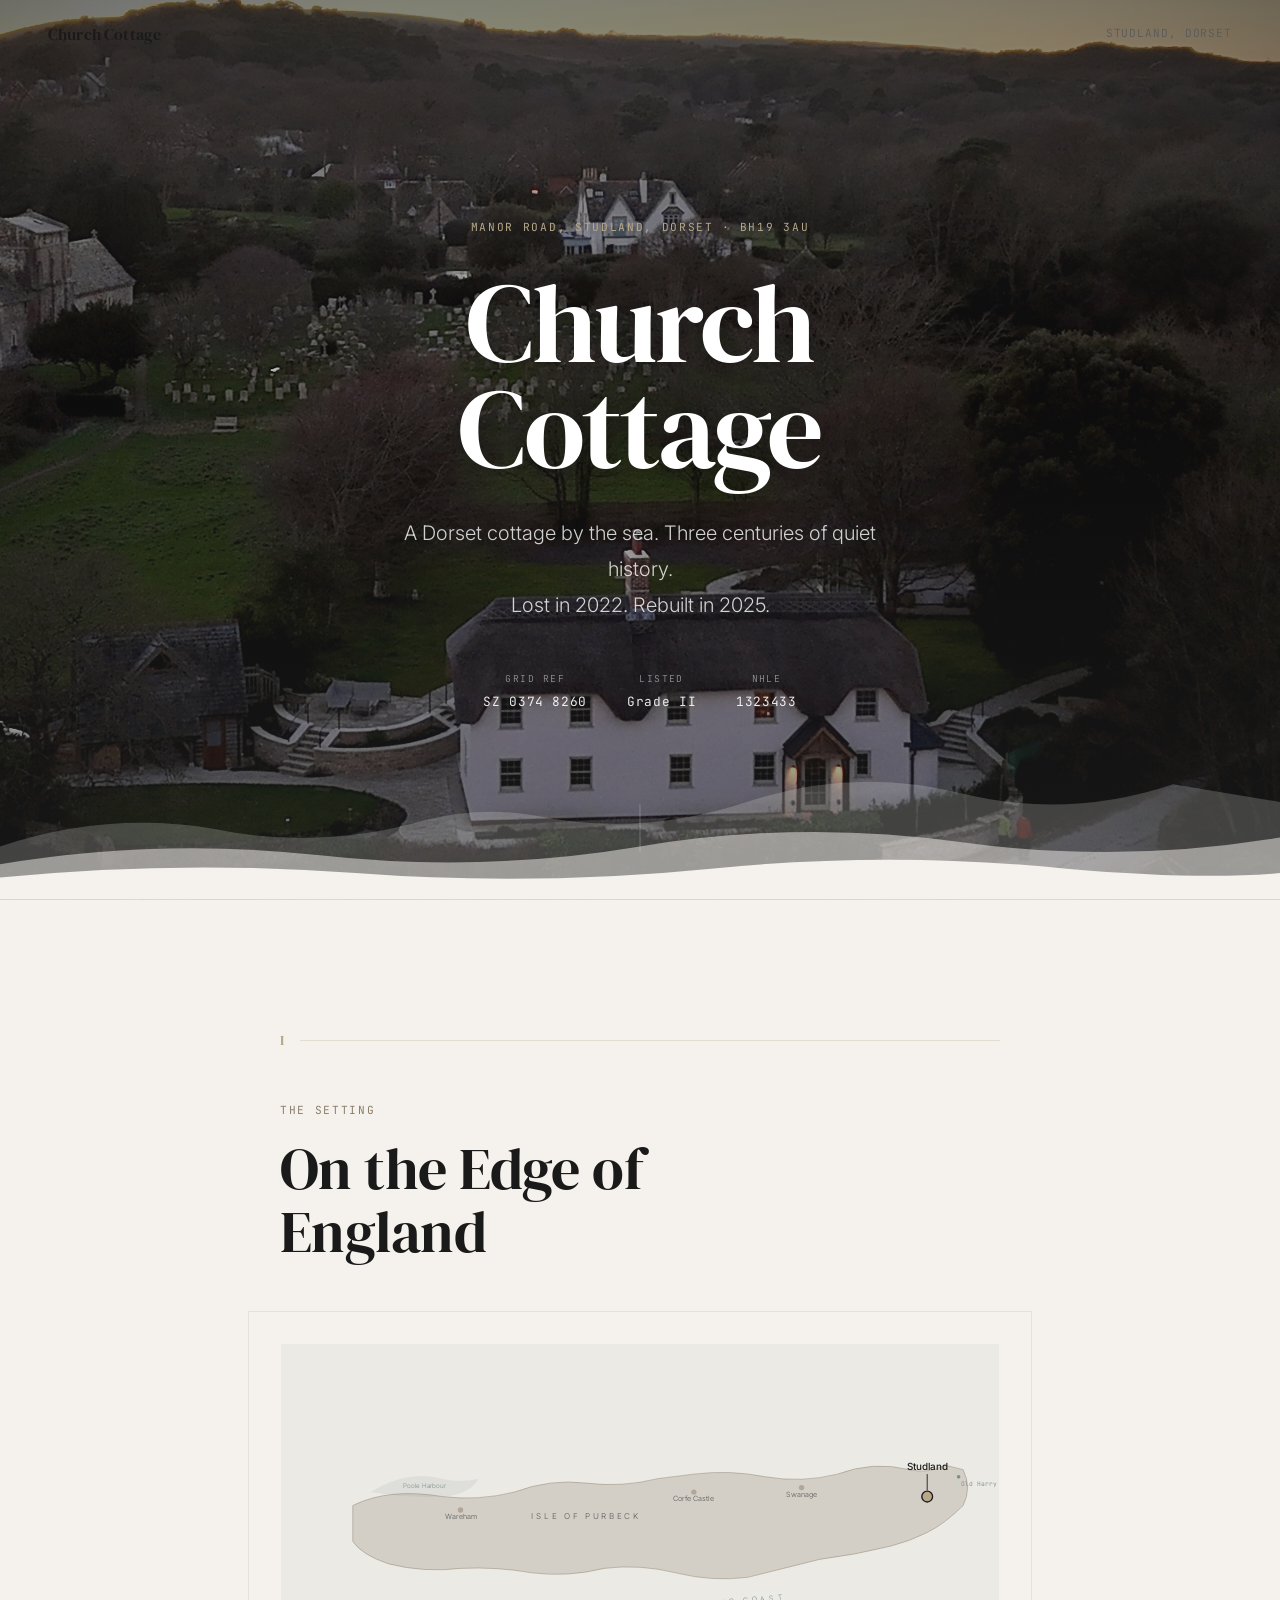
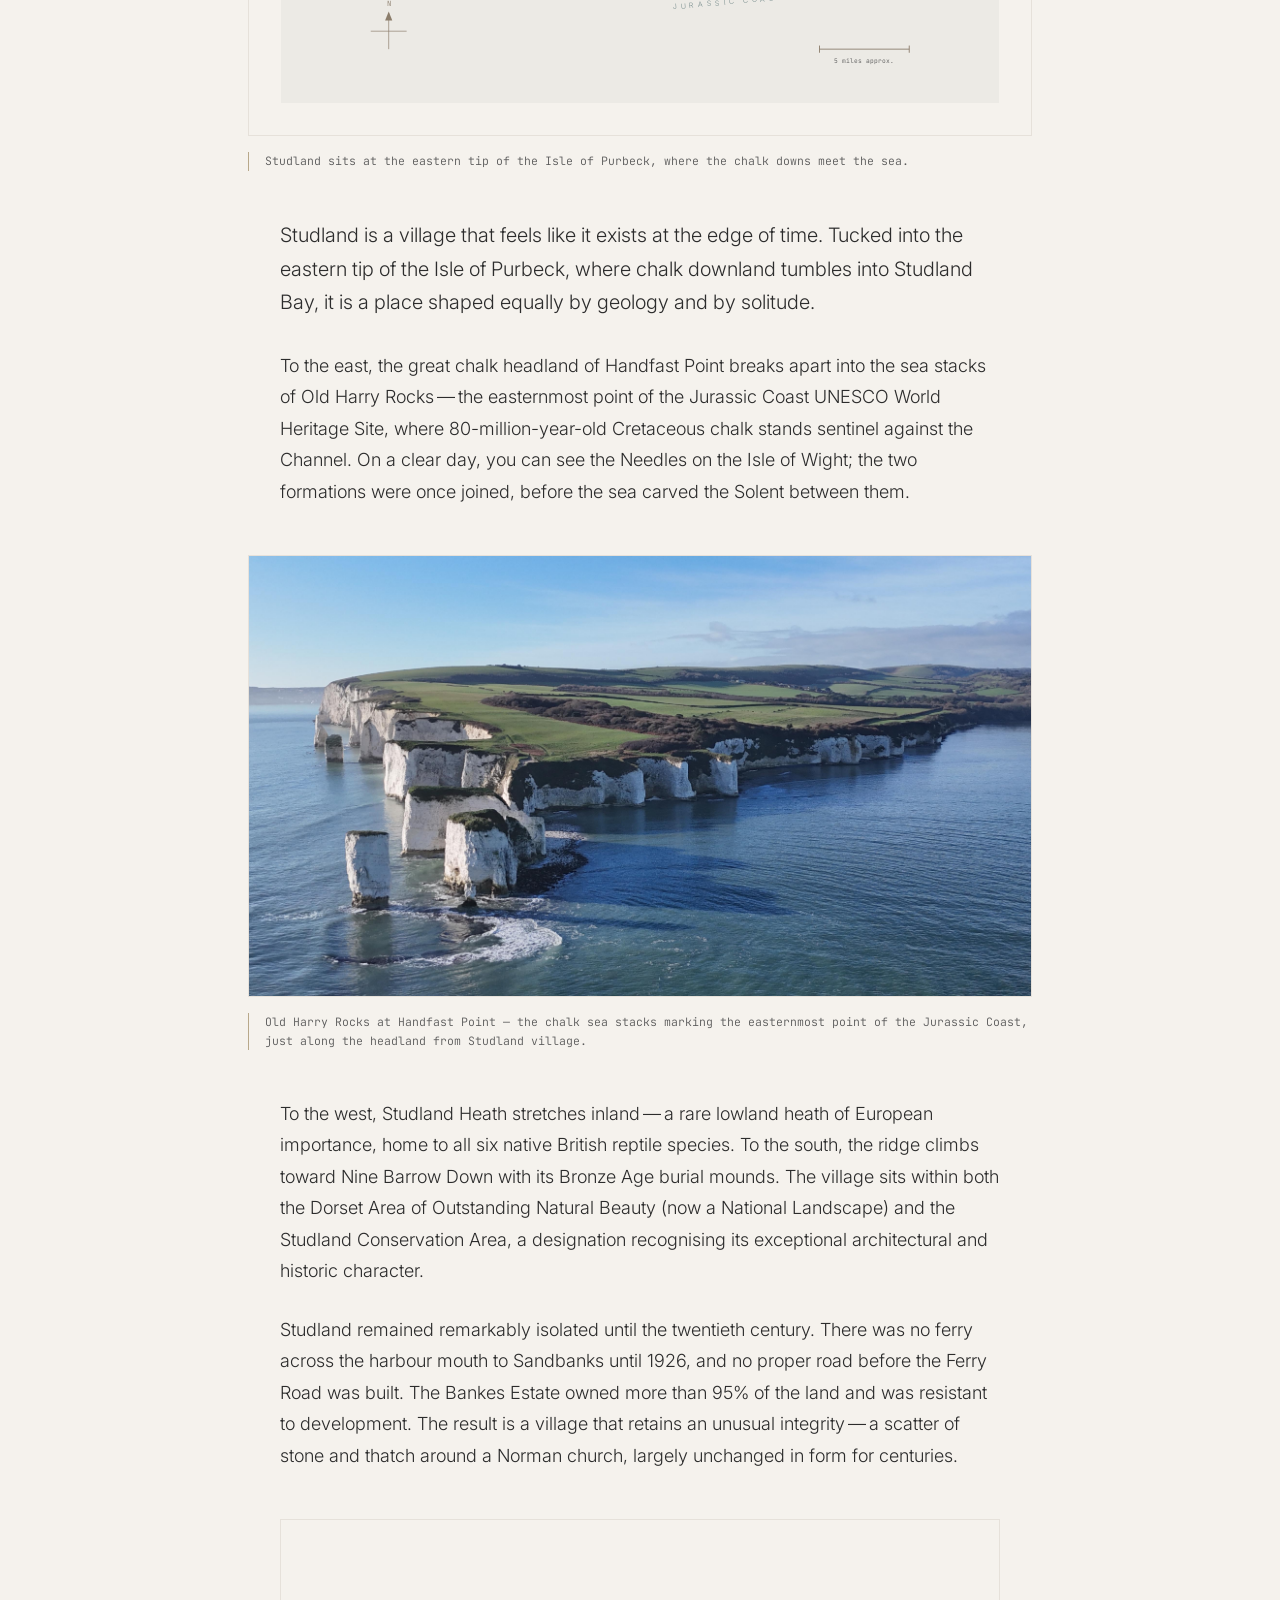
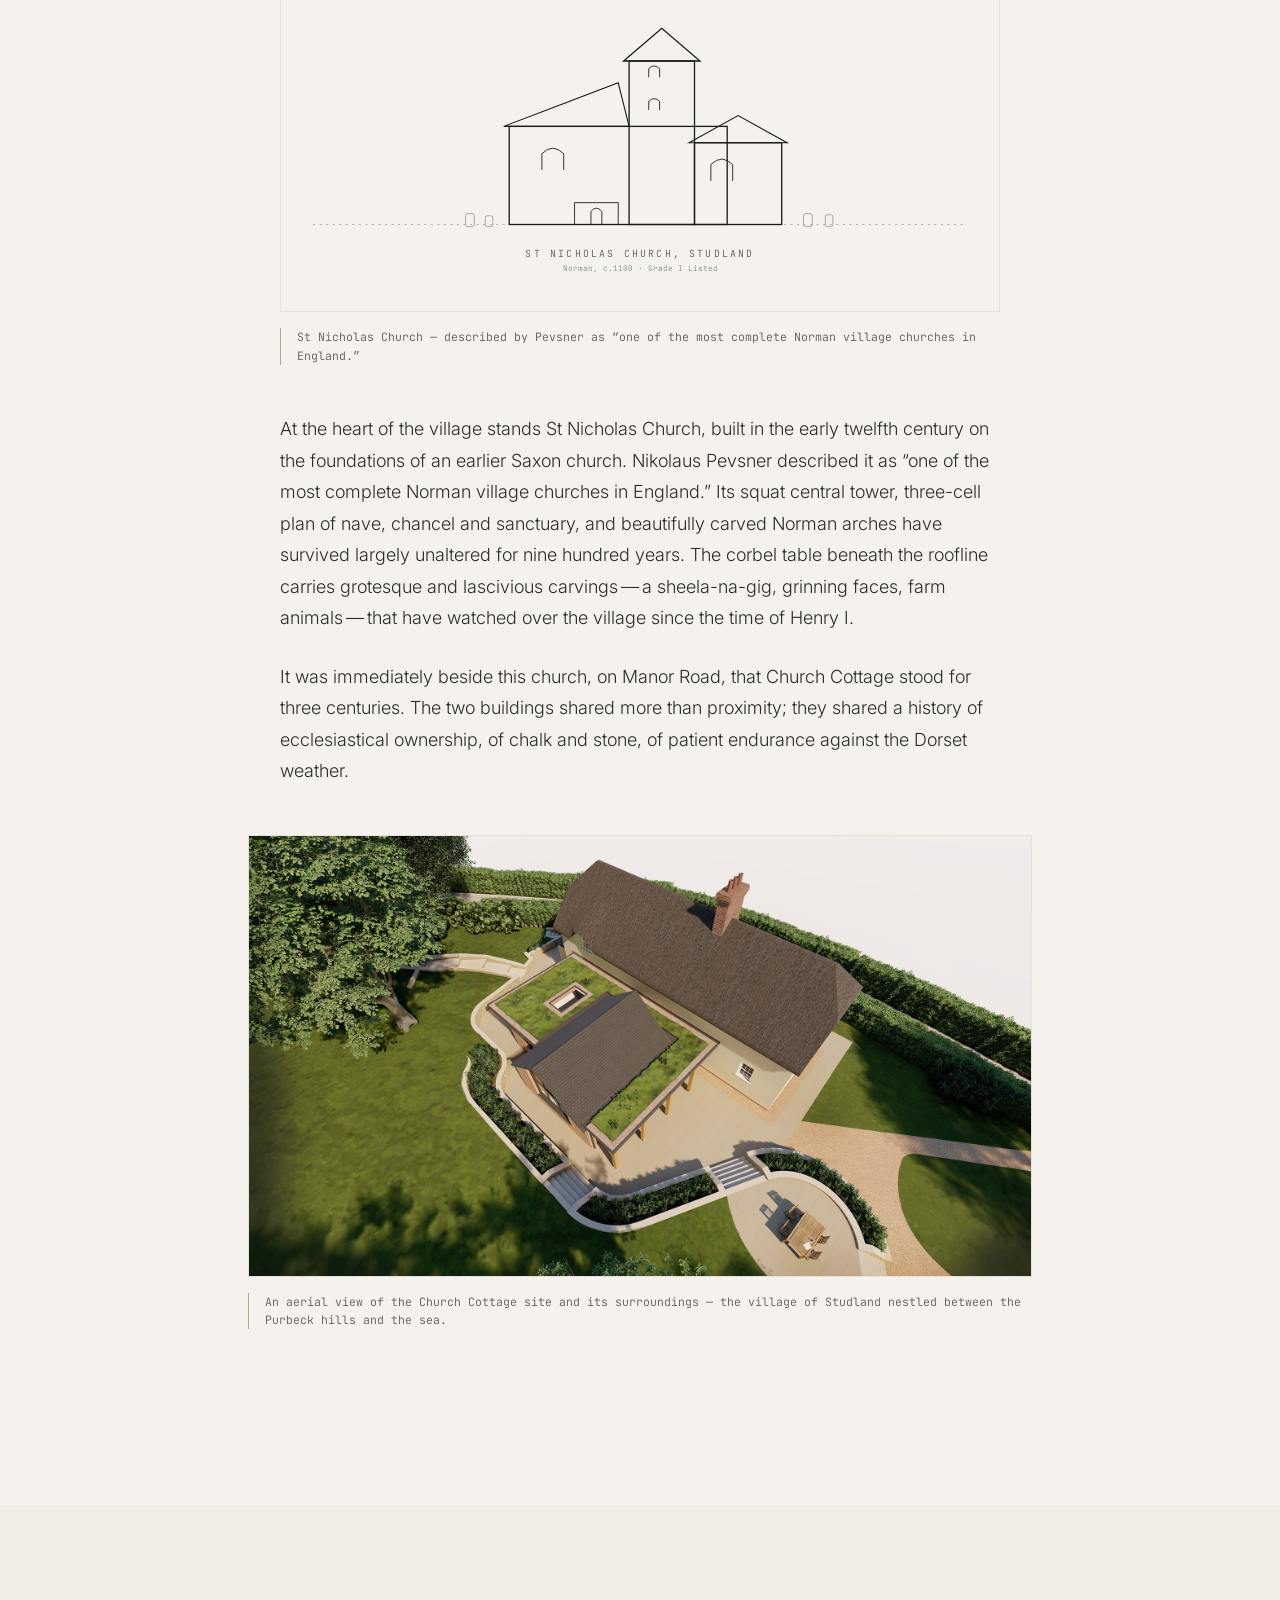
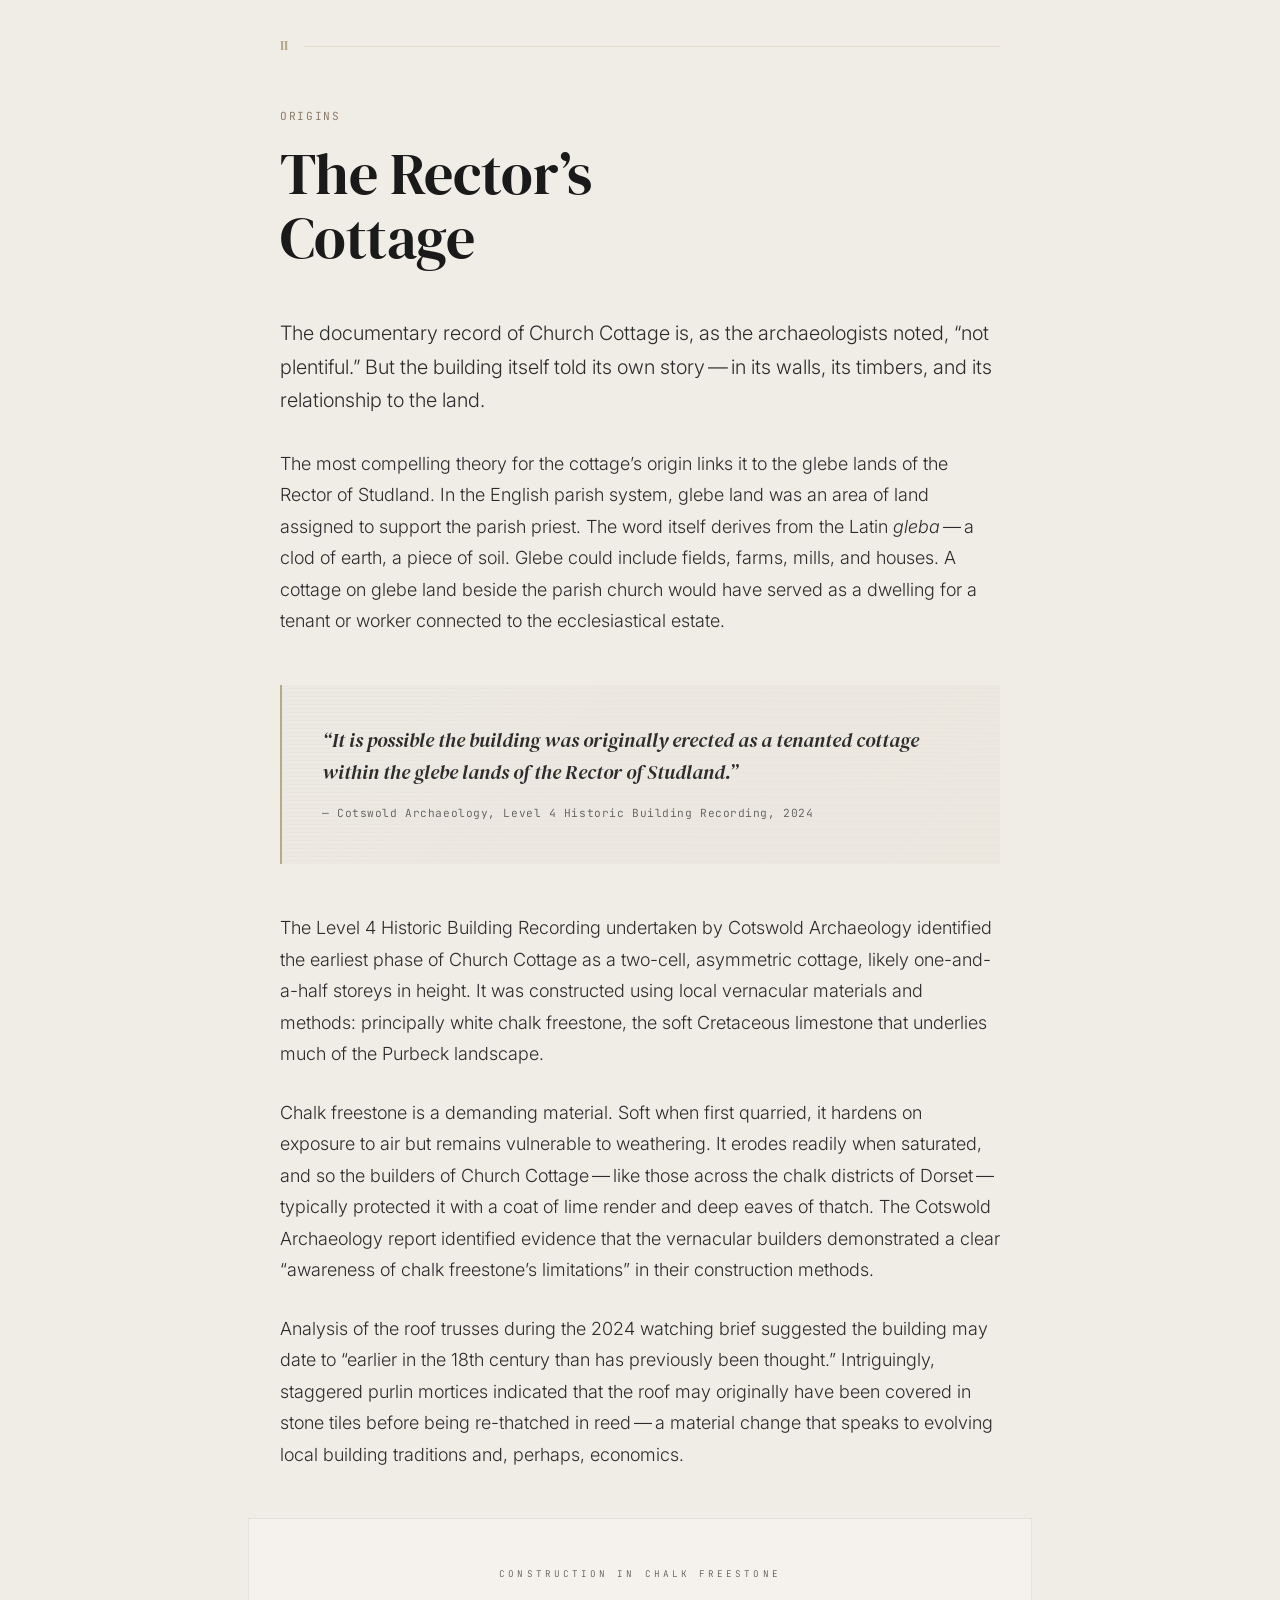
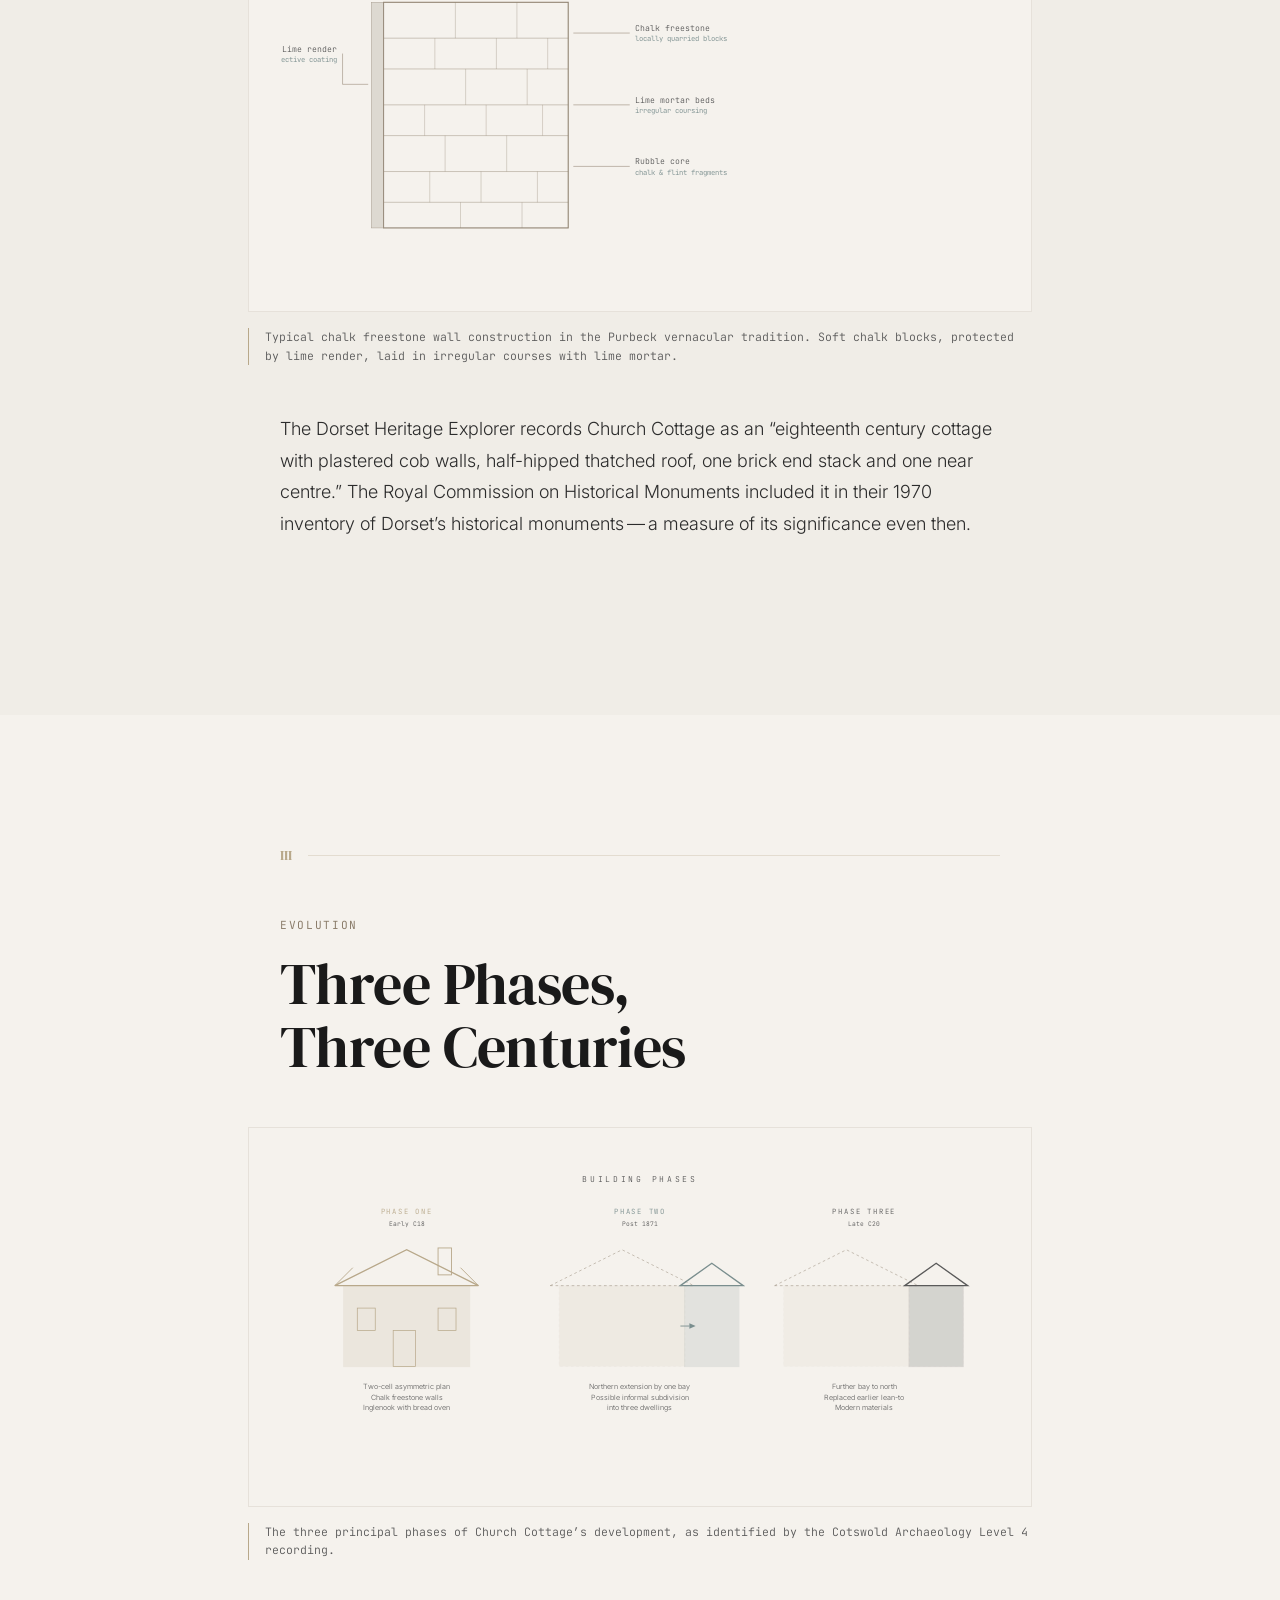
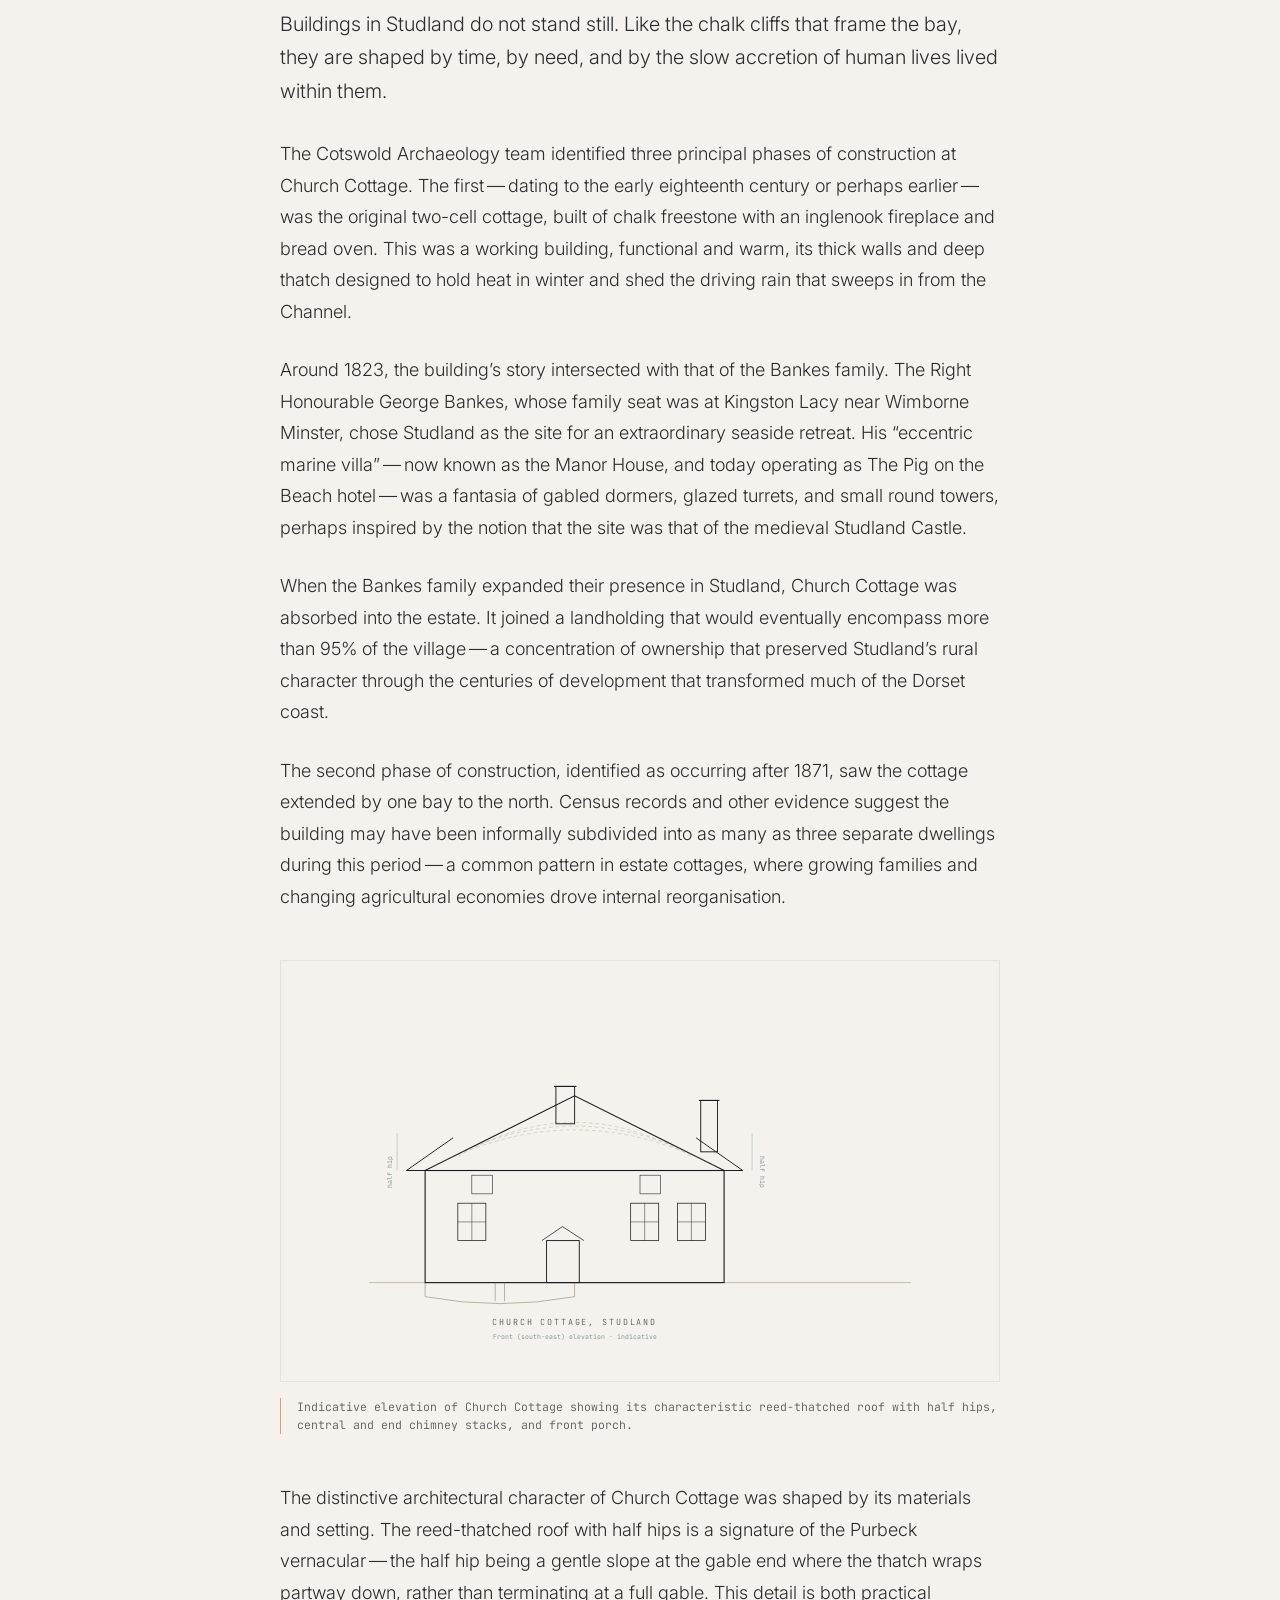
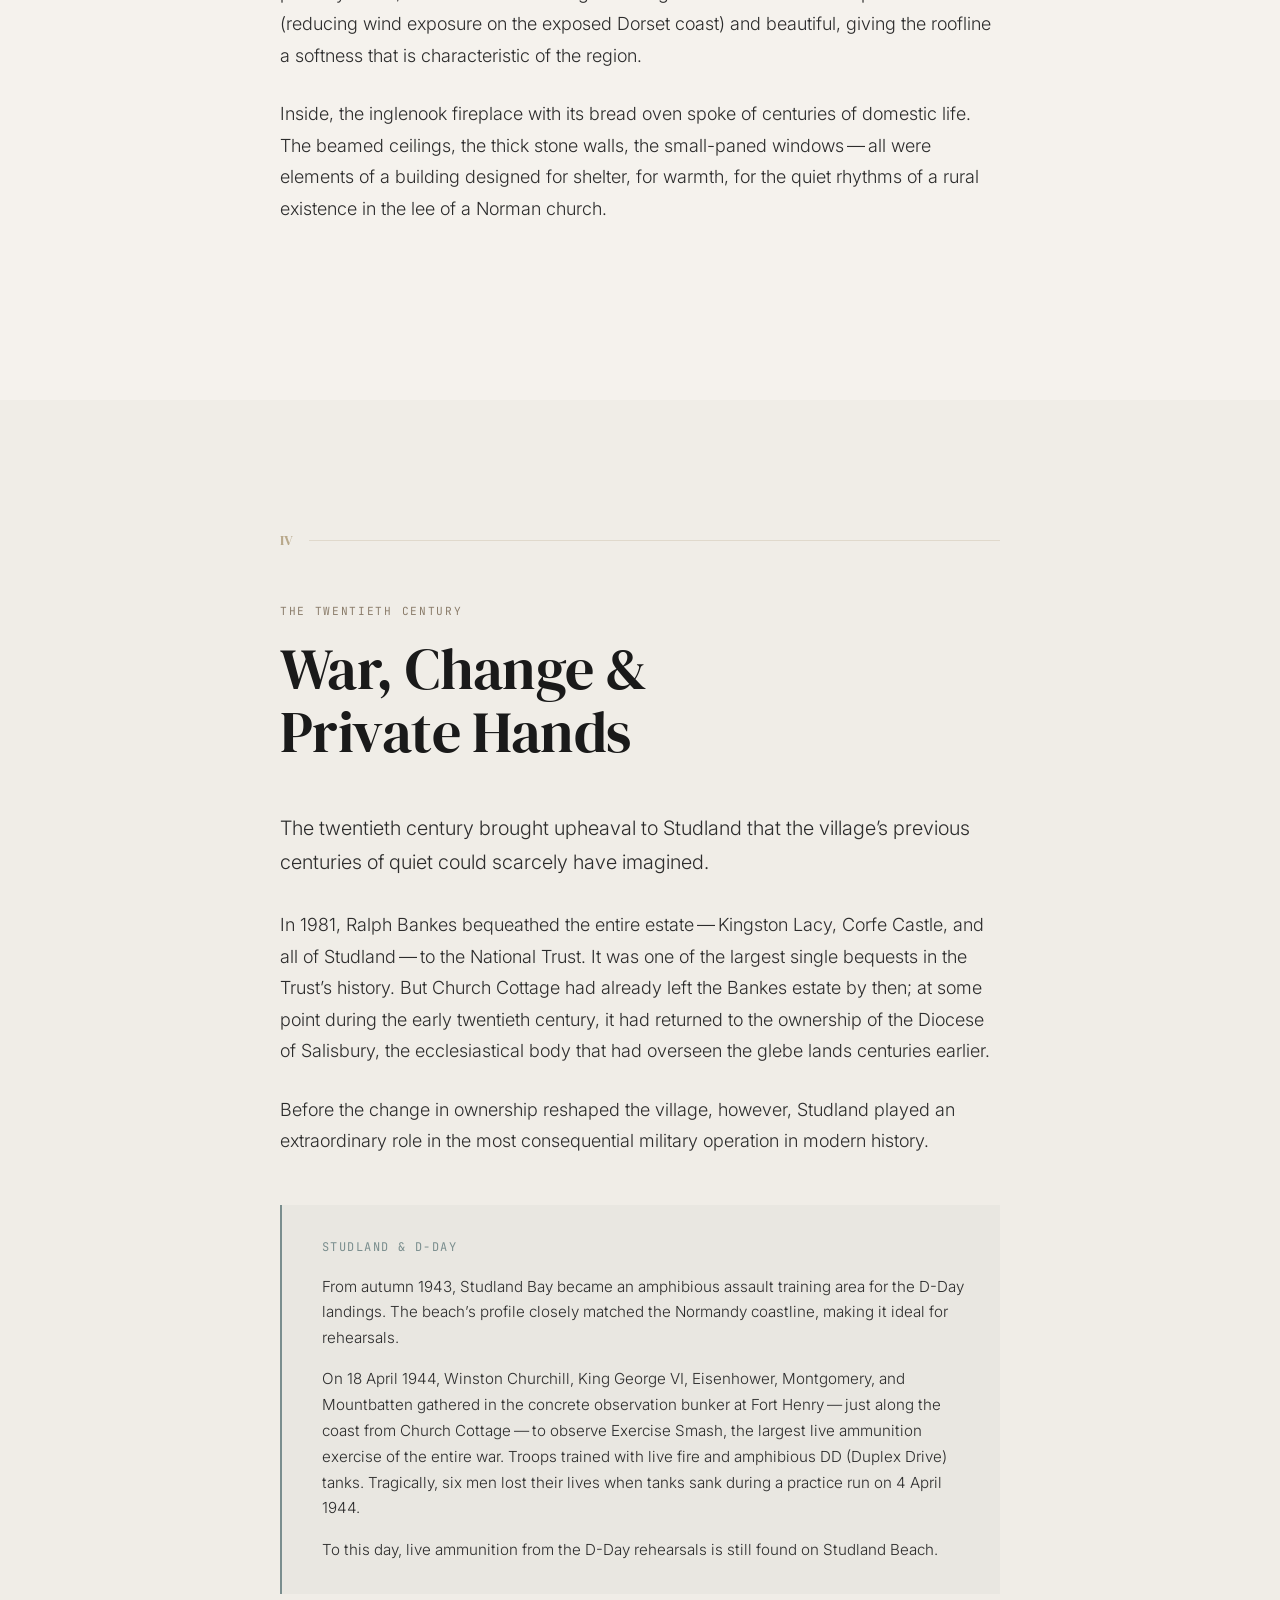
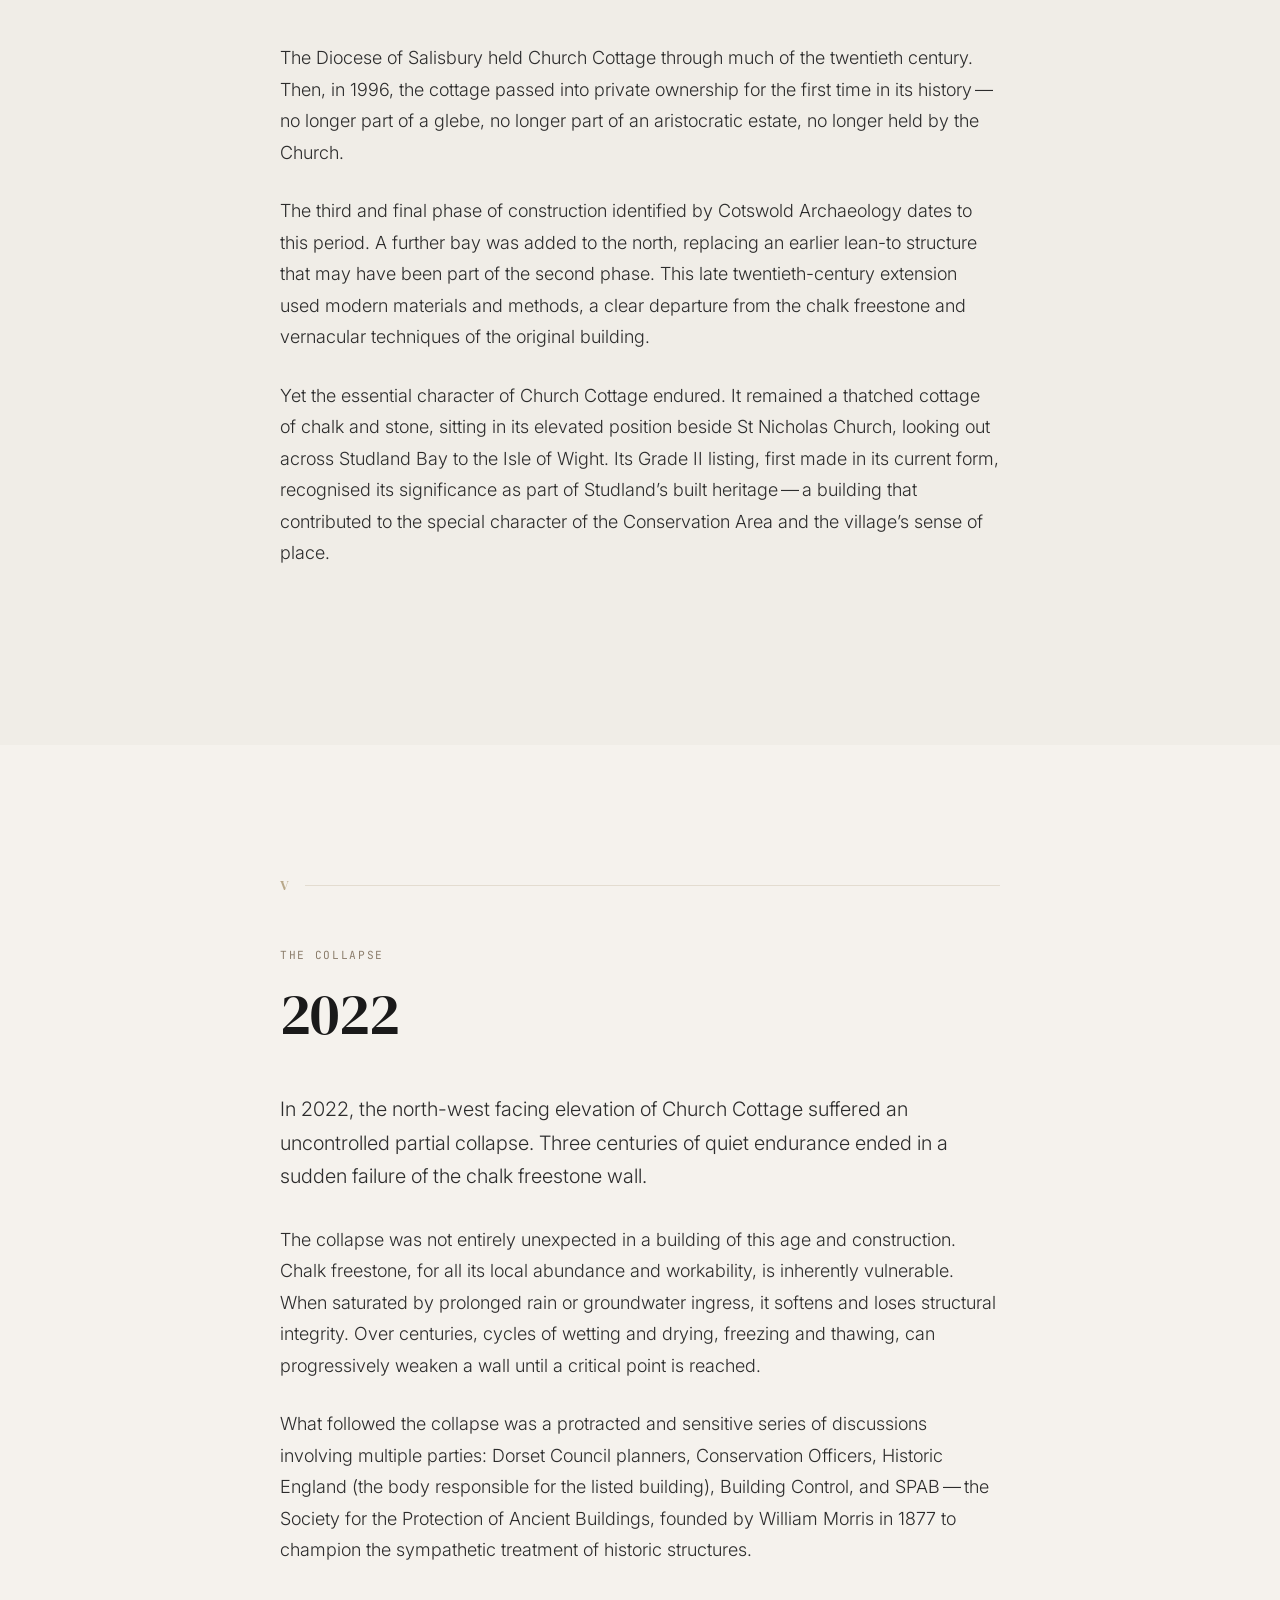
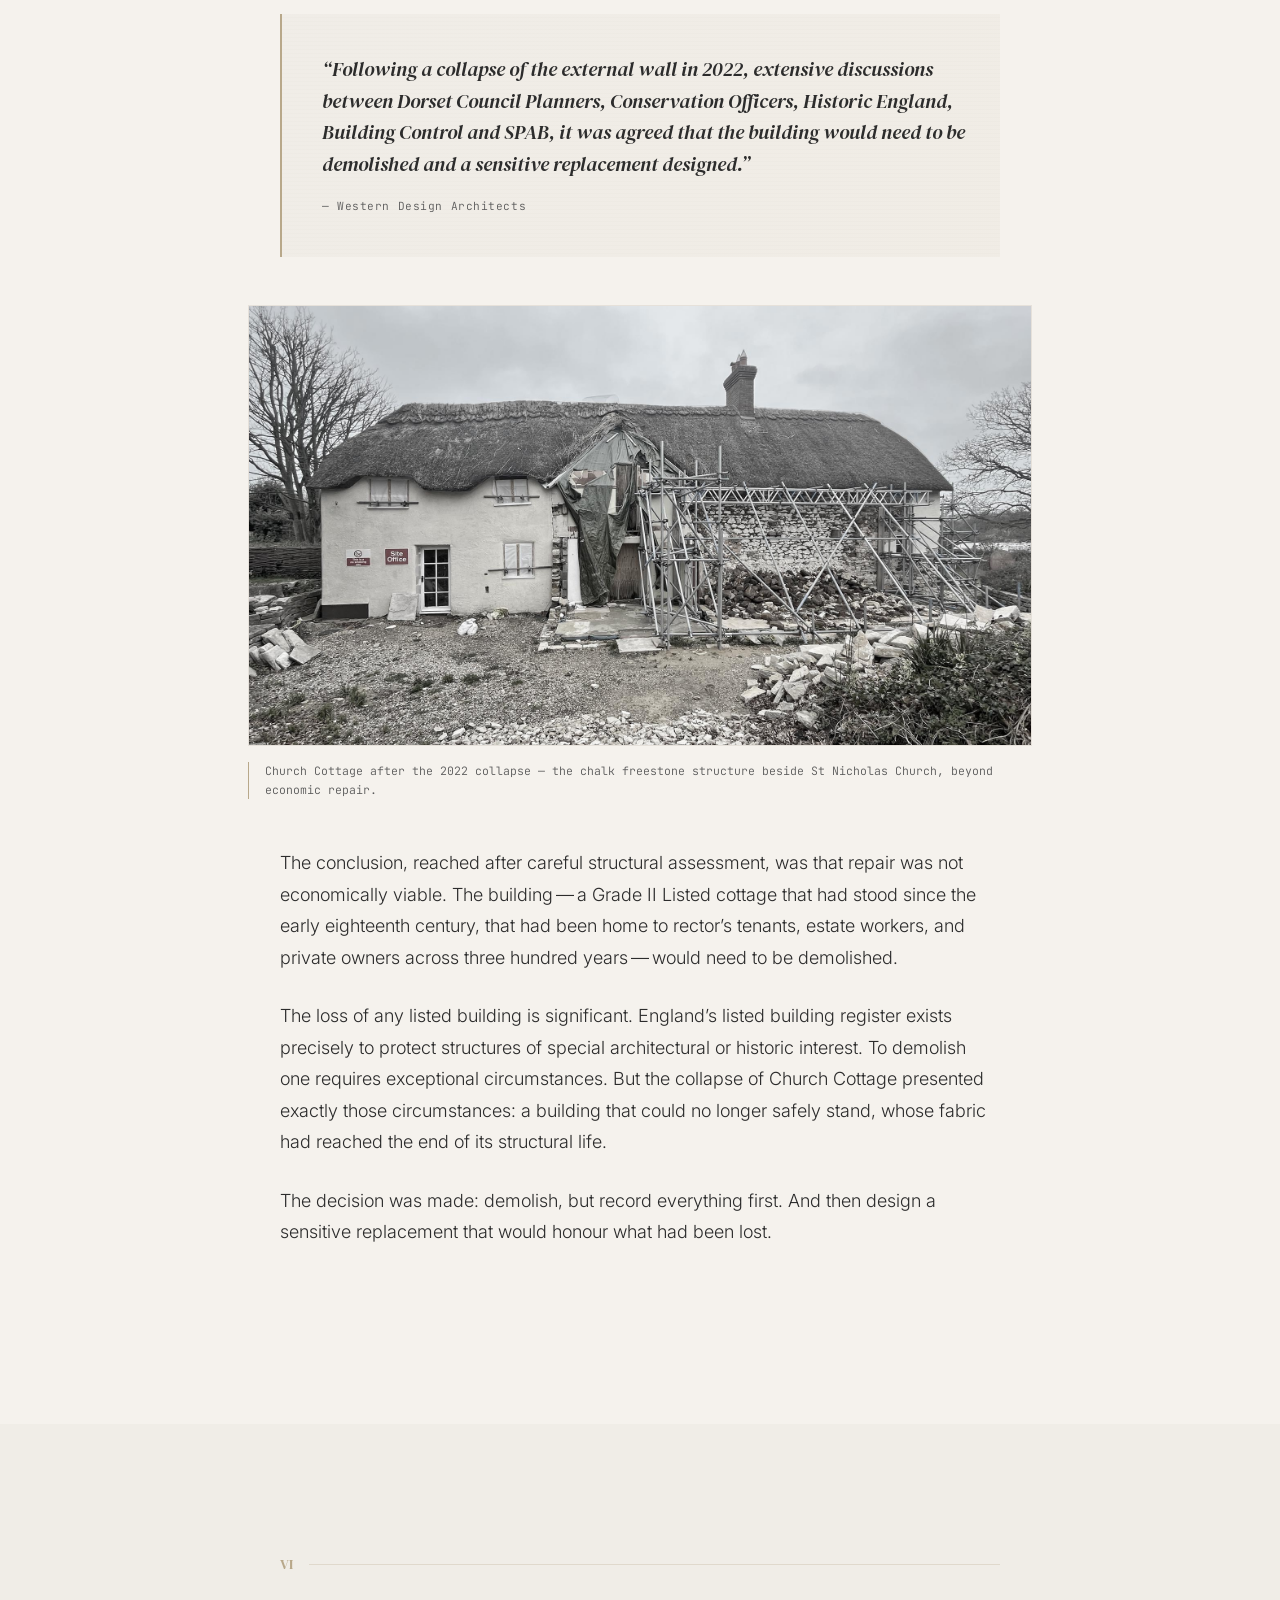
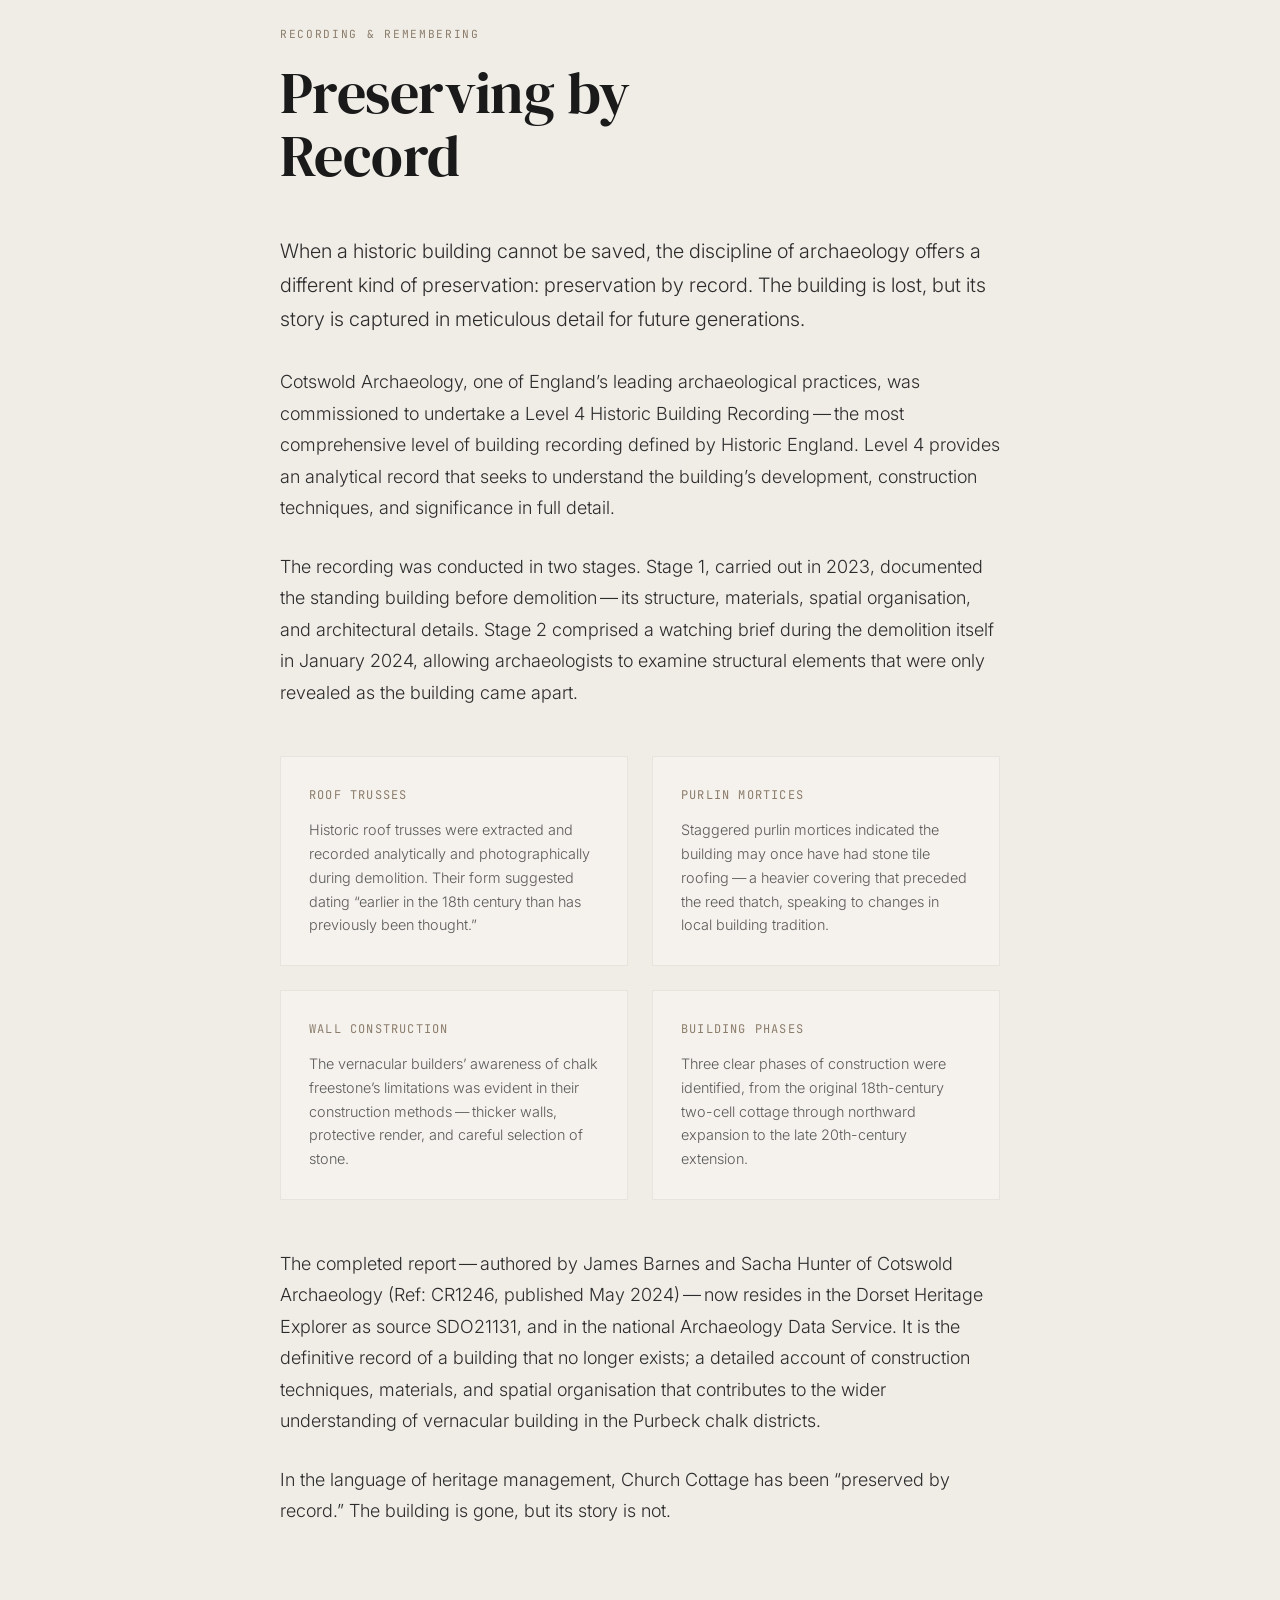
==== commit 74651715: "Update hero subtitle text https://claude.ai/code/session_01RBMFUuTnNMu7JDawrApG2R" ====
--- a/index.html
+++ b/index.html
@@ -6,7 +6,7 @@
   <title>Church Cottage, Studland — A History</title>
   <meta name="description" content="The story of Church Cottage, Manor Road, Studland, Dorset. A Grade II Listed thatched cottage spanning three centuries — from glebe lands to the Bankes estate, through collapse and rebirth.">
   <meta property="og:title" content="Church Cottage, Studland — A History">
-  <meta property="og:description" content="A Dorset cottage. Three centuries of quiet history. Lost in 2022. Remembered here.">
+  <meta property="og:description" content="A Dorset cottage by the sea. Three centuries of quiet history. Lost in 2022. Rebuilt in 2025.">
   <meta property="og:type" content="article">
   <meta property="og:locale" content="en_GB">
   <link rel="icon" type="image/svg+xml" href="favicon.svg">
@@ -34,7 +34,7 @@
     <div class="hero-content">
       <p class="hero-label">Manor Road, Studland, Dorset &middot; BH19 3AU</p>
       <h1 class="hero-title">Church<br>Cottage</h1>
-      <p class="hero-subtitle">A Dorset cottage. Three centuries of quiet history.<br>Lost in 2022. Remembered here.</p>
+      <p class="hero-subtitle">A Dorset cottage by the sea. Three centuries of quiet history.<br>Lost in 2022. Rebuilt in 2025.</p>
       <div class="hero-meta">
         <span class="hero-meta-item">
           <span class="meta-label">Grid Ref</span>
--- a/style.css
+++ b/style.css
@@ -137,8 +137,8 @@
   width: 100%;
   height: 100%;
   object-fit: cover;
-  object-position: center 60%;
-  opacity: 0.65;
+  object-position: center 40%;
+  opacity: 0.8;
 }
 
 .hero-mist {
@@ -146,9 +146,9 @@
   inset: 0;
   background: linear-gradient(
     180deg,
-    rgba(44, 44, 44, 0.6) 0%,
-    rgba(44, 44, 44, 0.2) 50%,
-    rgba(44, 44, 44, 0.5) 100%
+    rgba(44, 44, 44, 0.5) 0%,
+    rgba(44, 44, 44, 0.1) 40%,
+    rgba(44, 44, 44, 0.4) 100%
   );
   transition: opacity 1.5s ease;
   pointer-events: none;
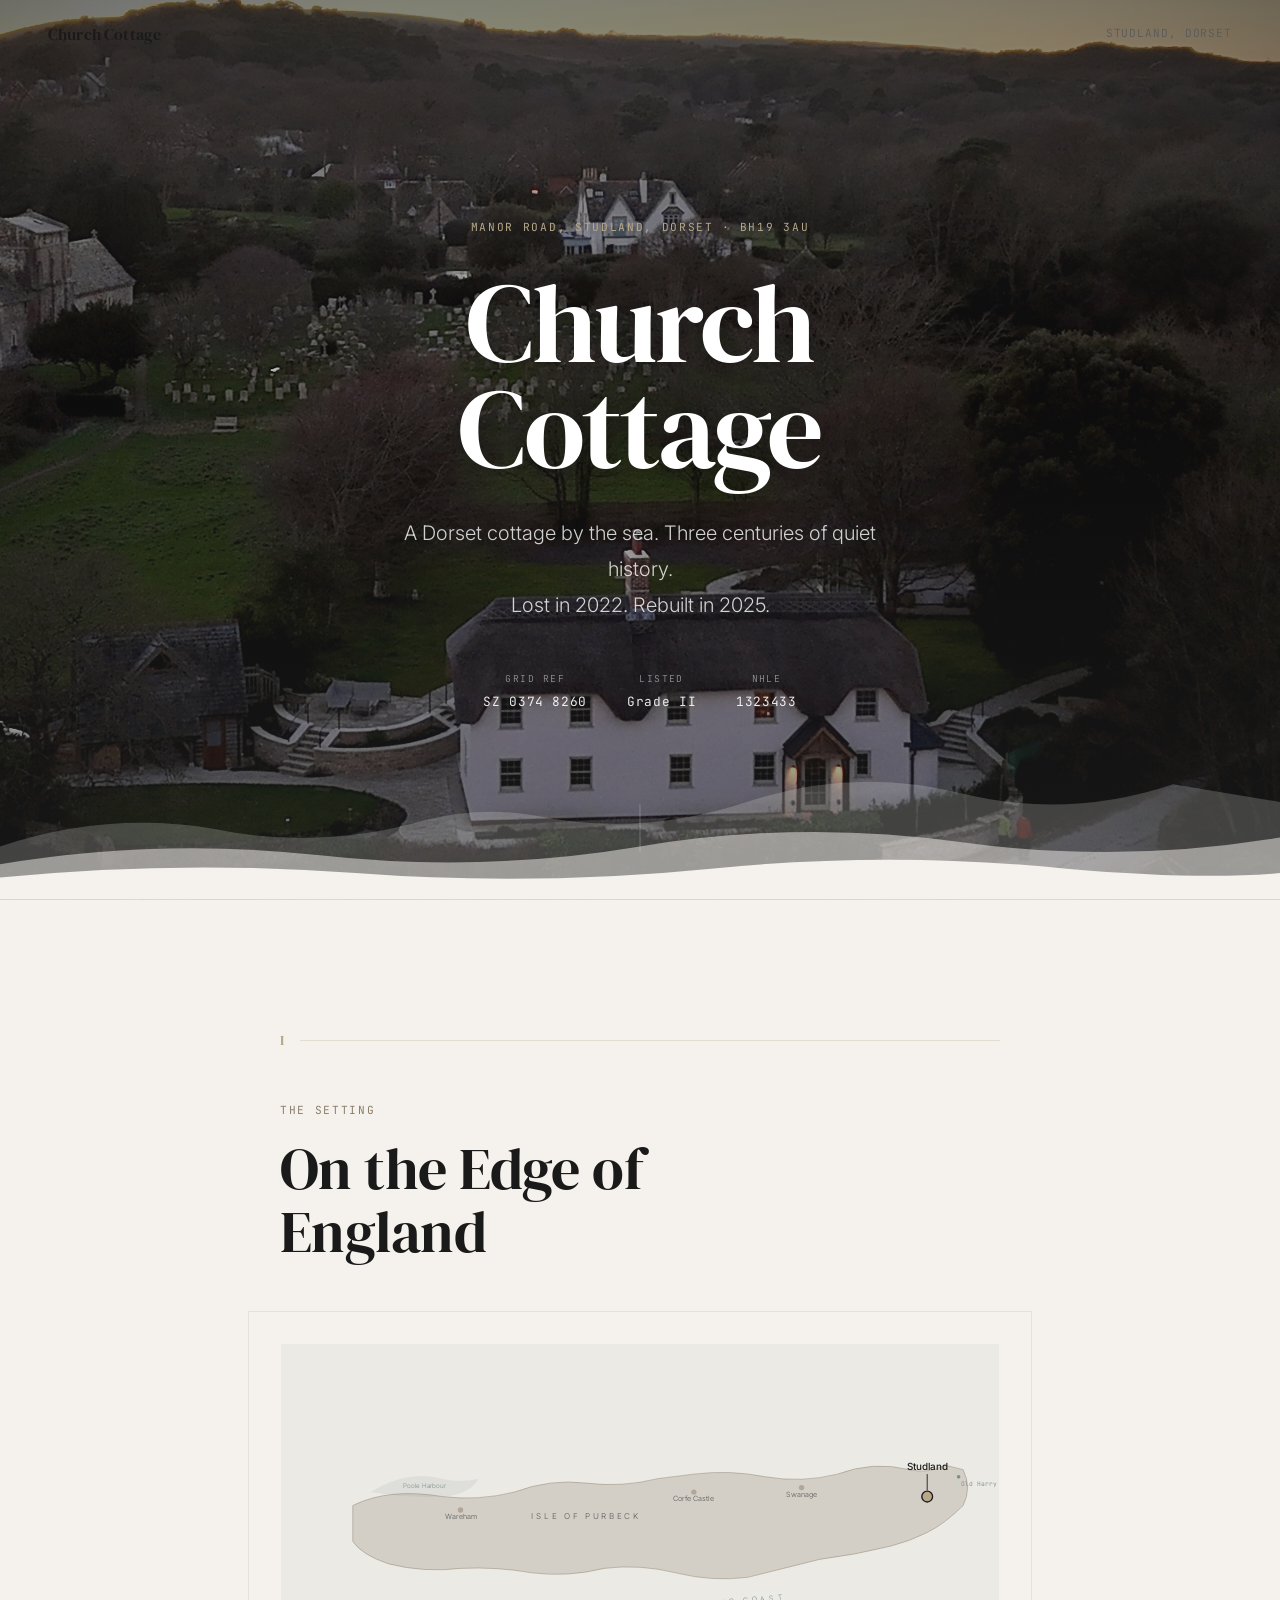
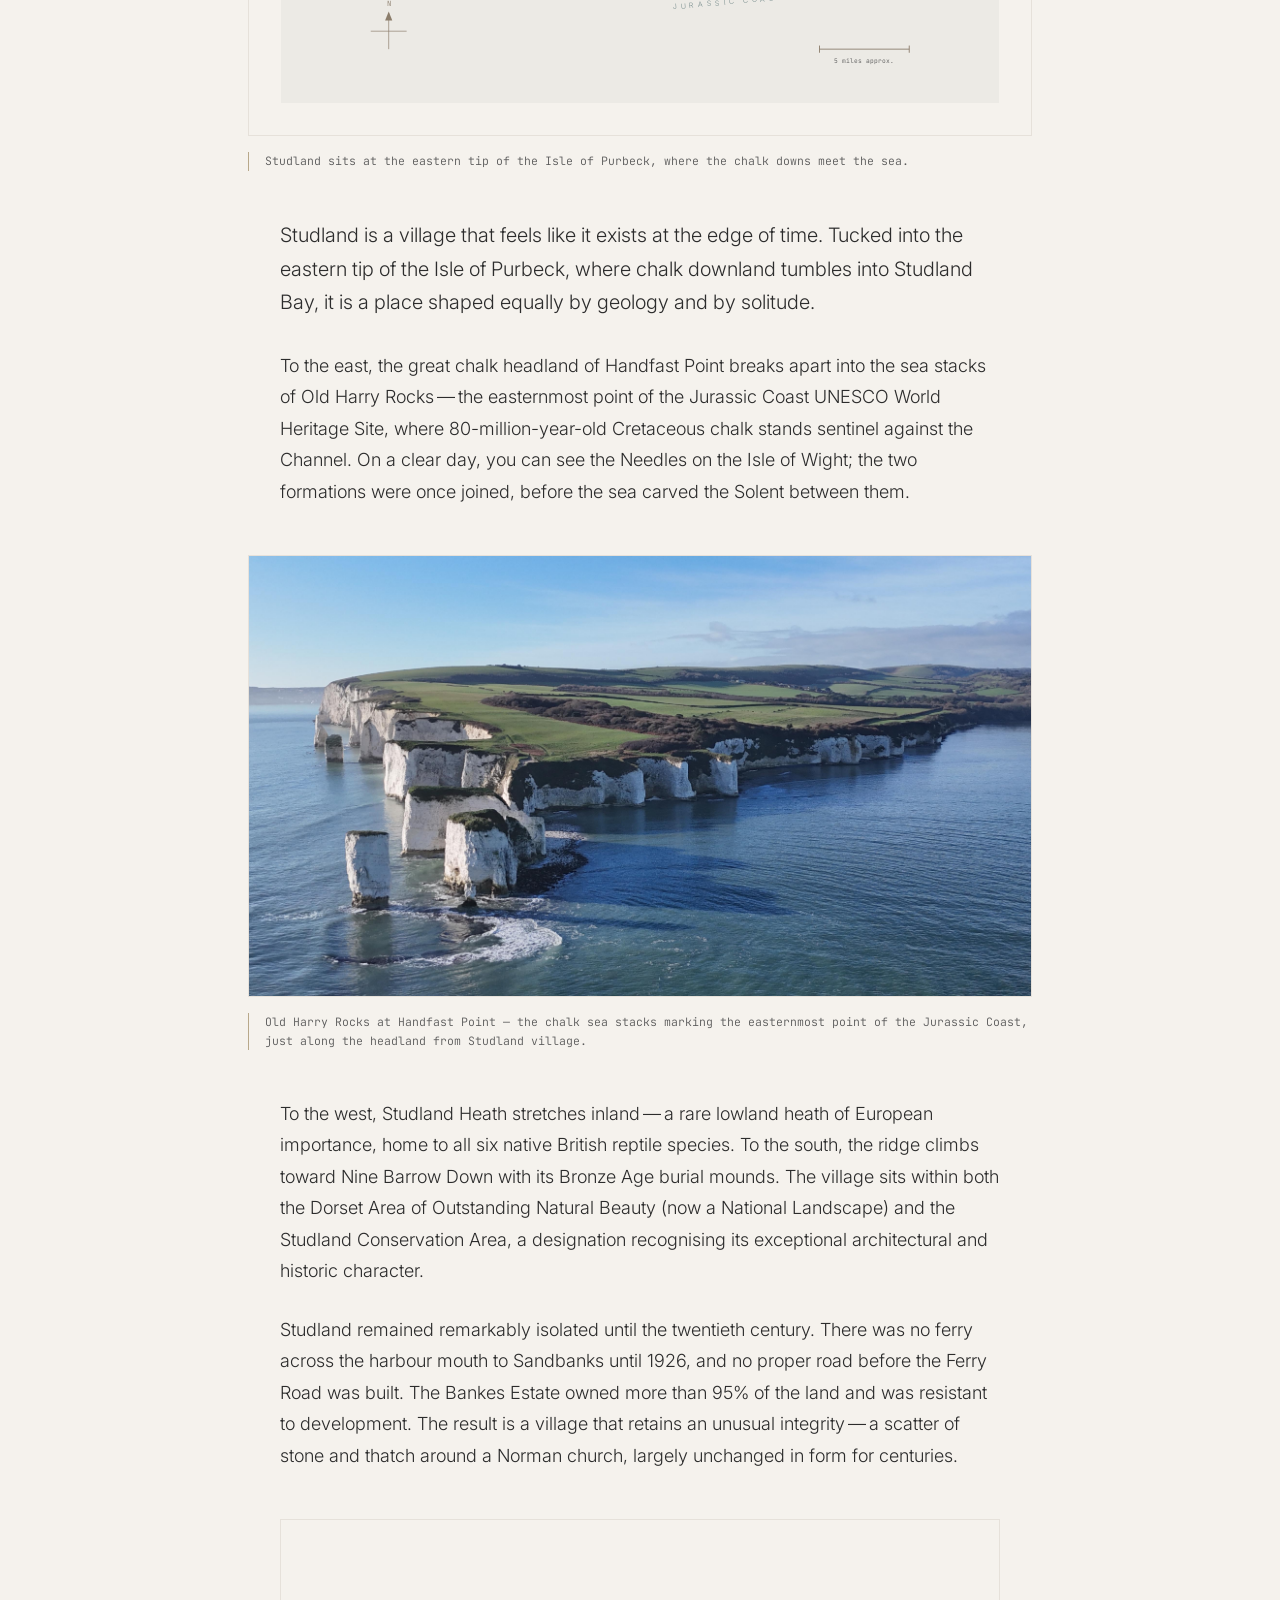
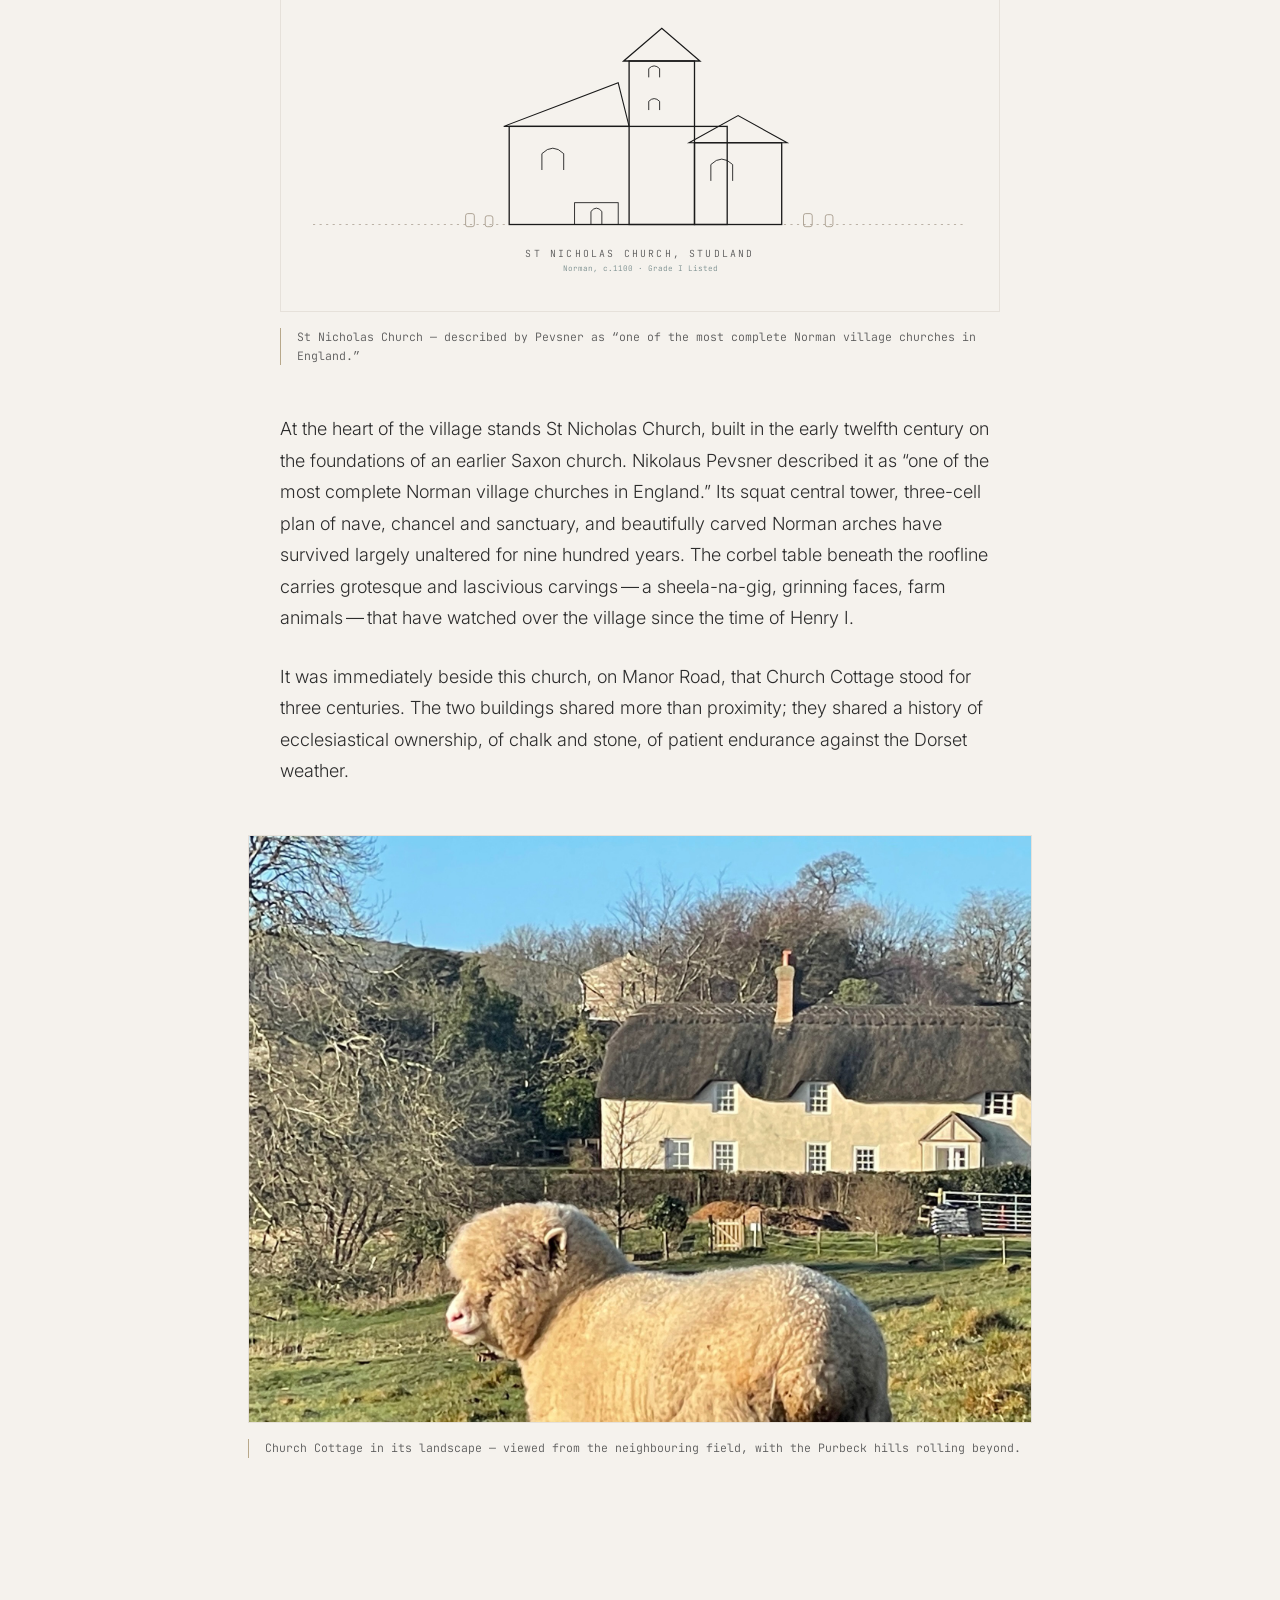
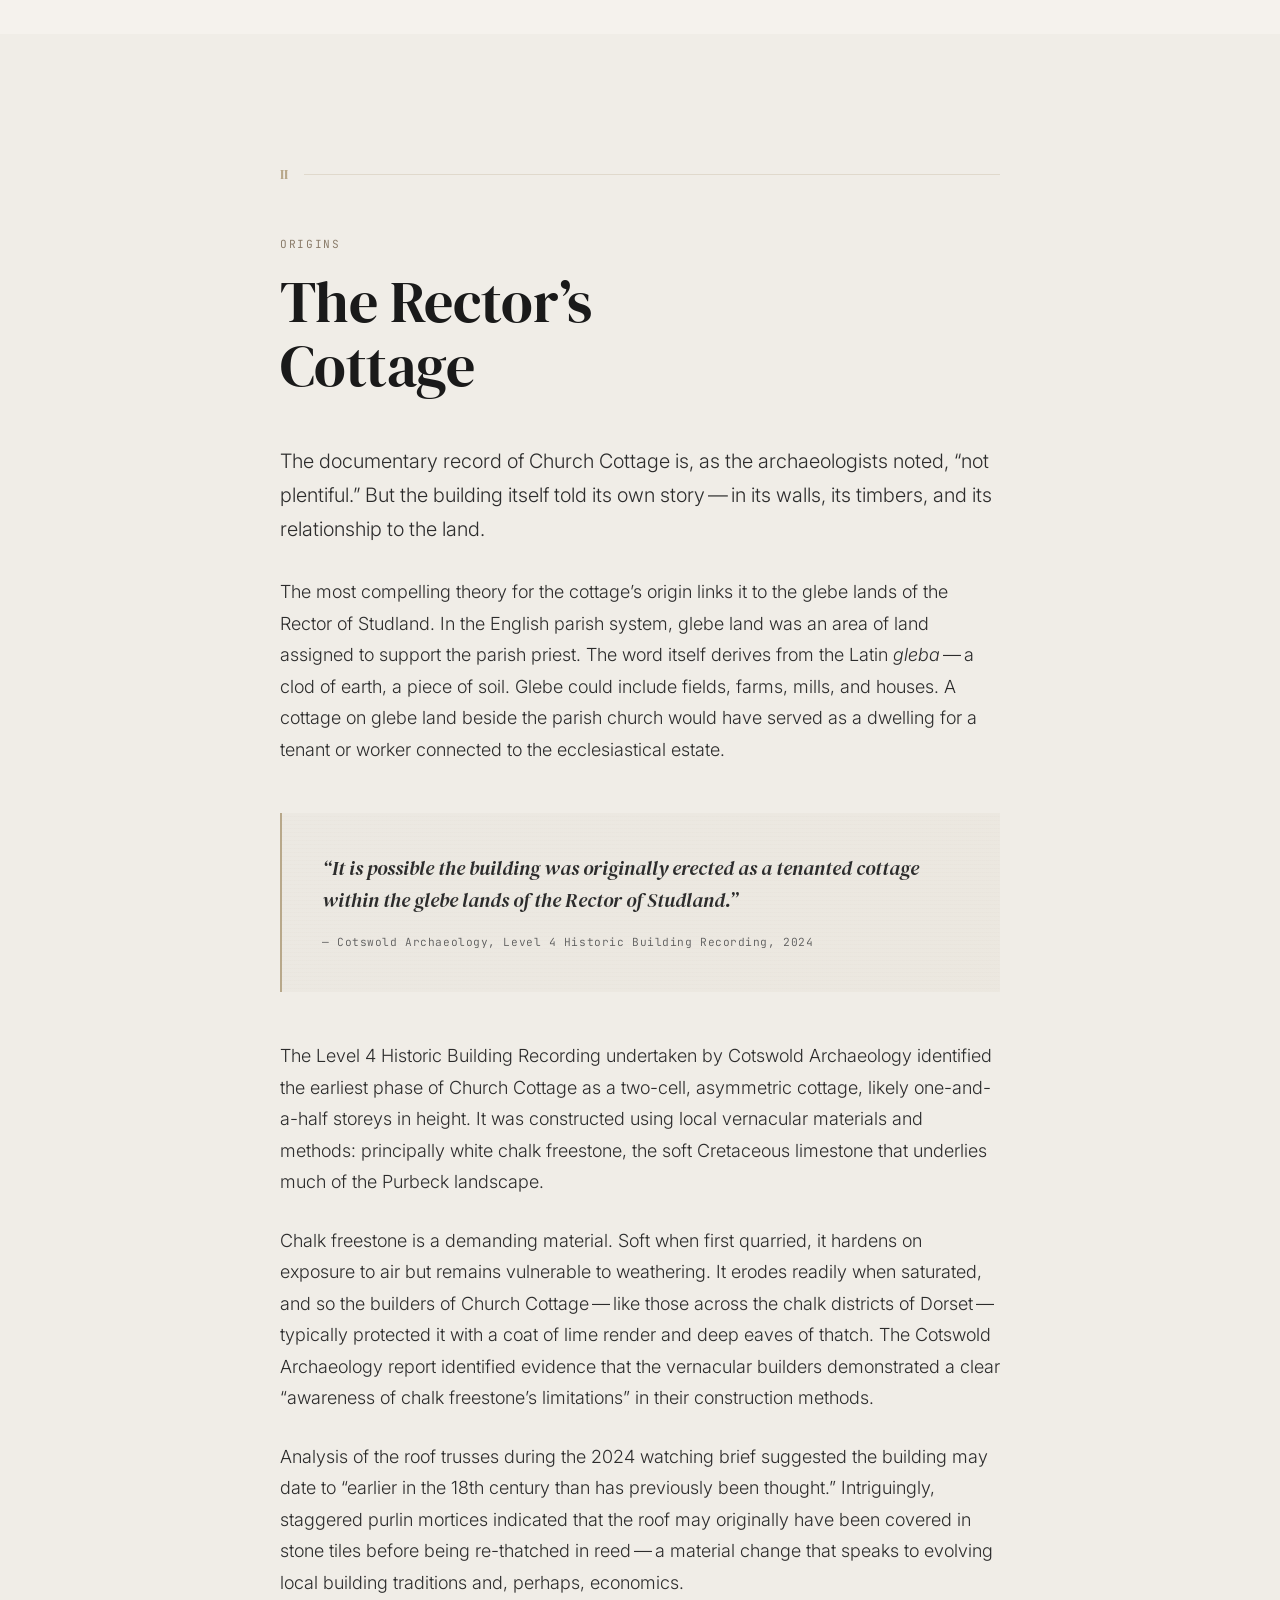
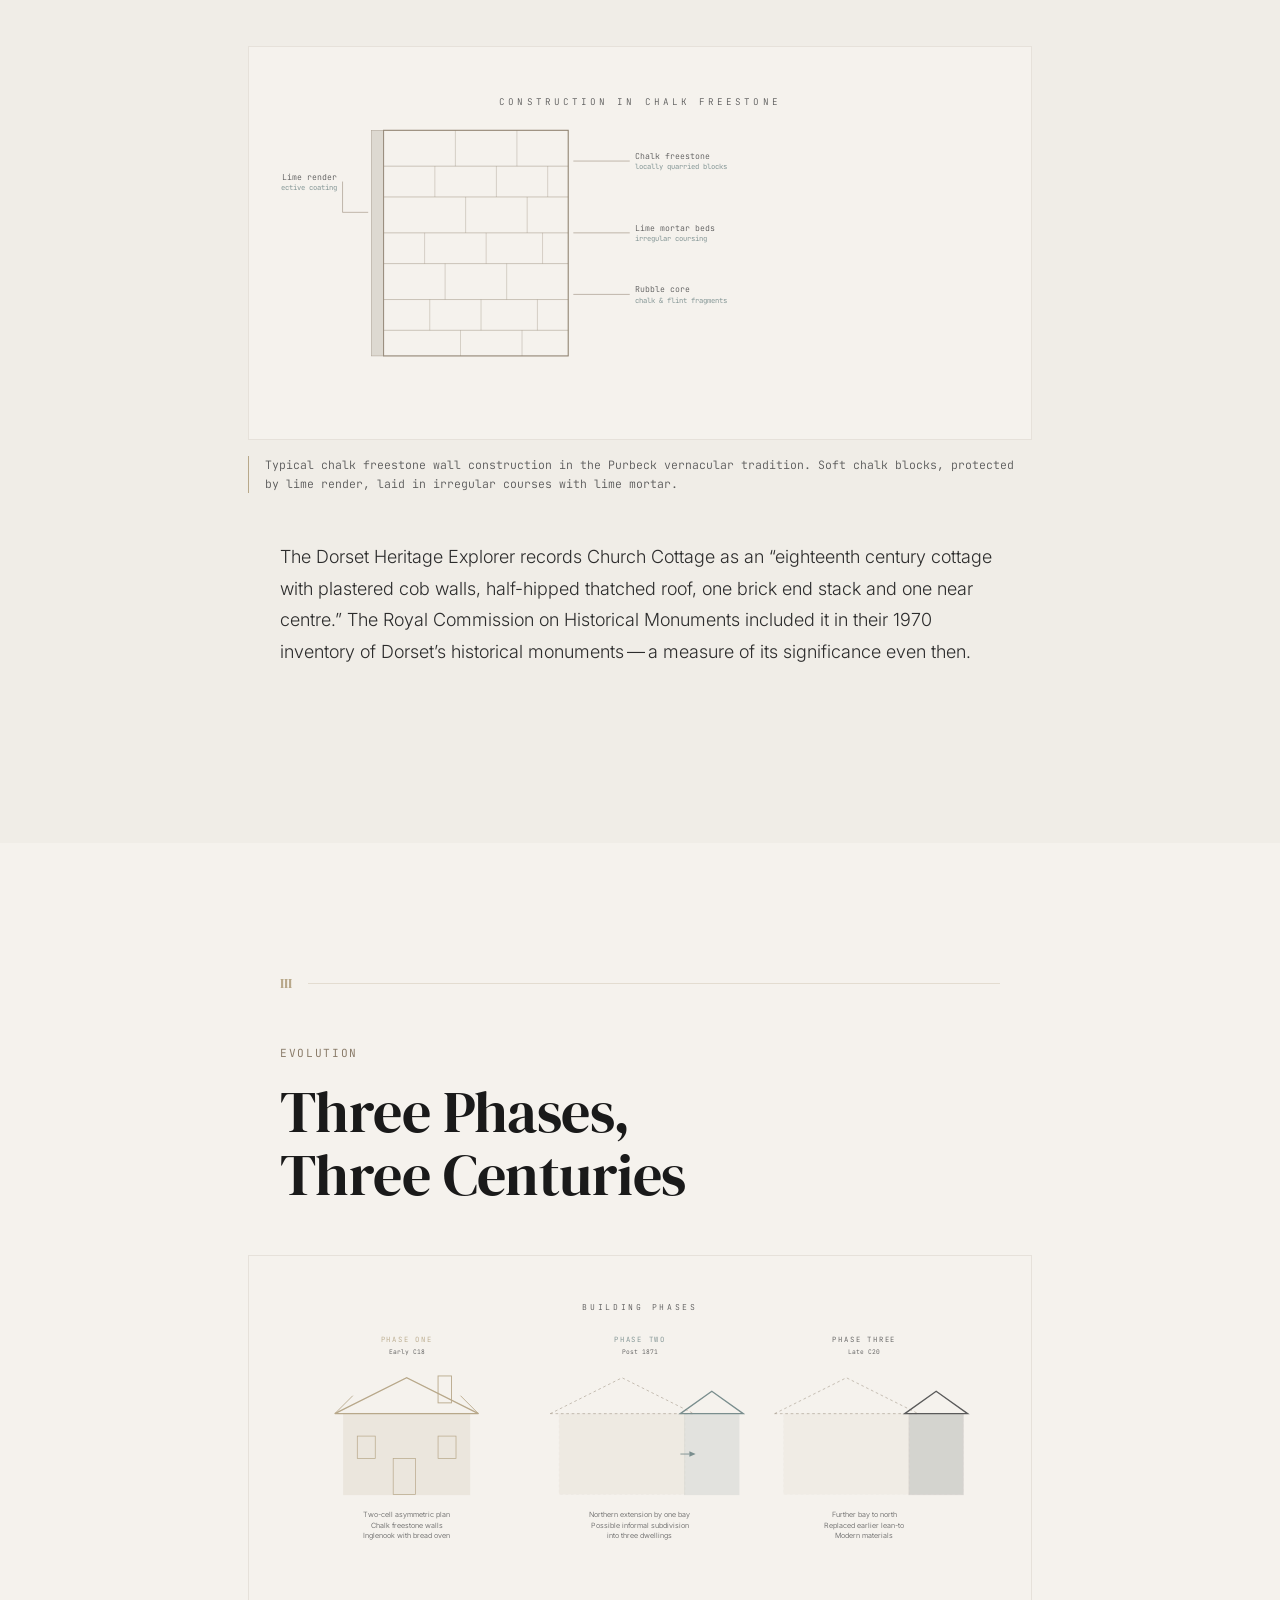
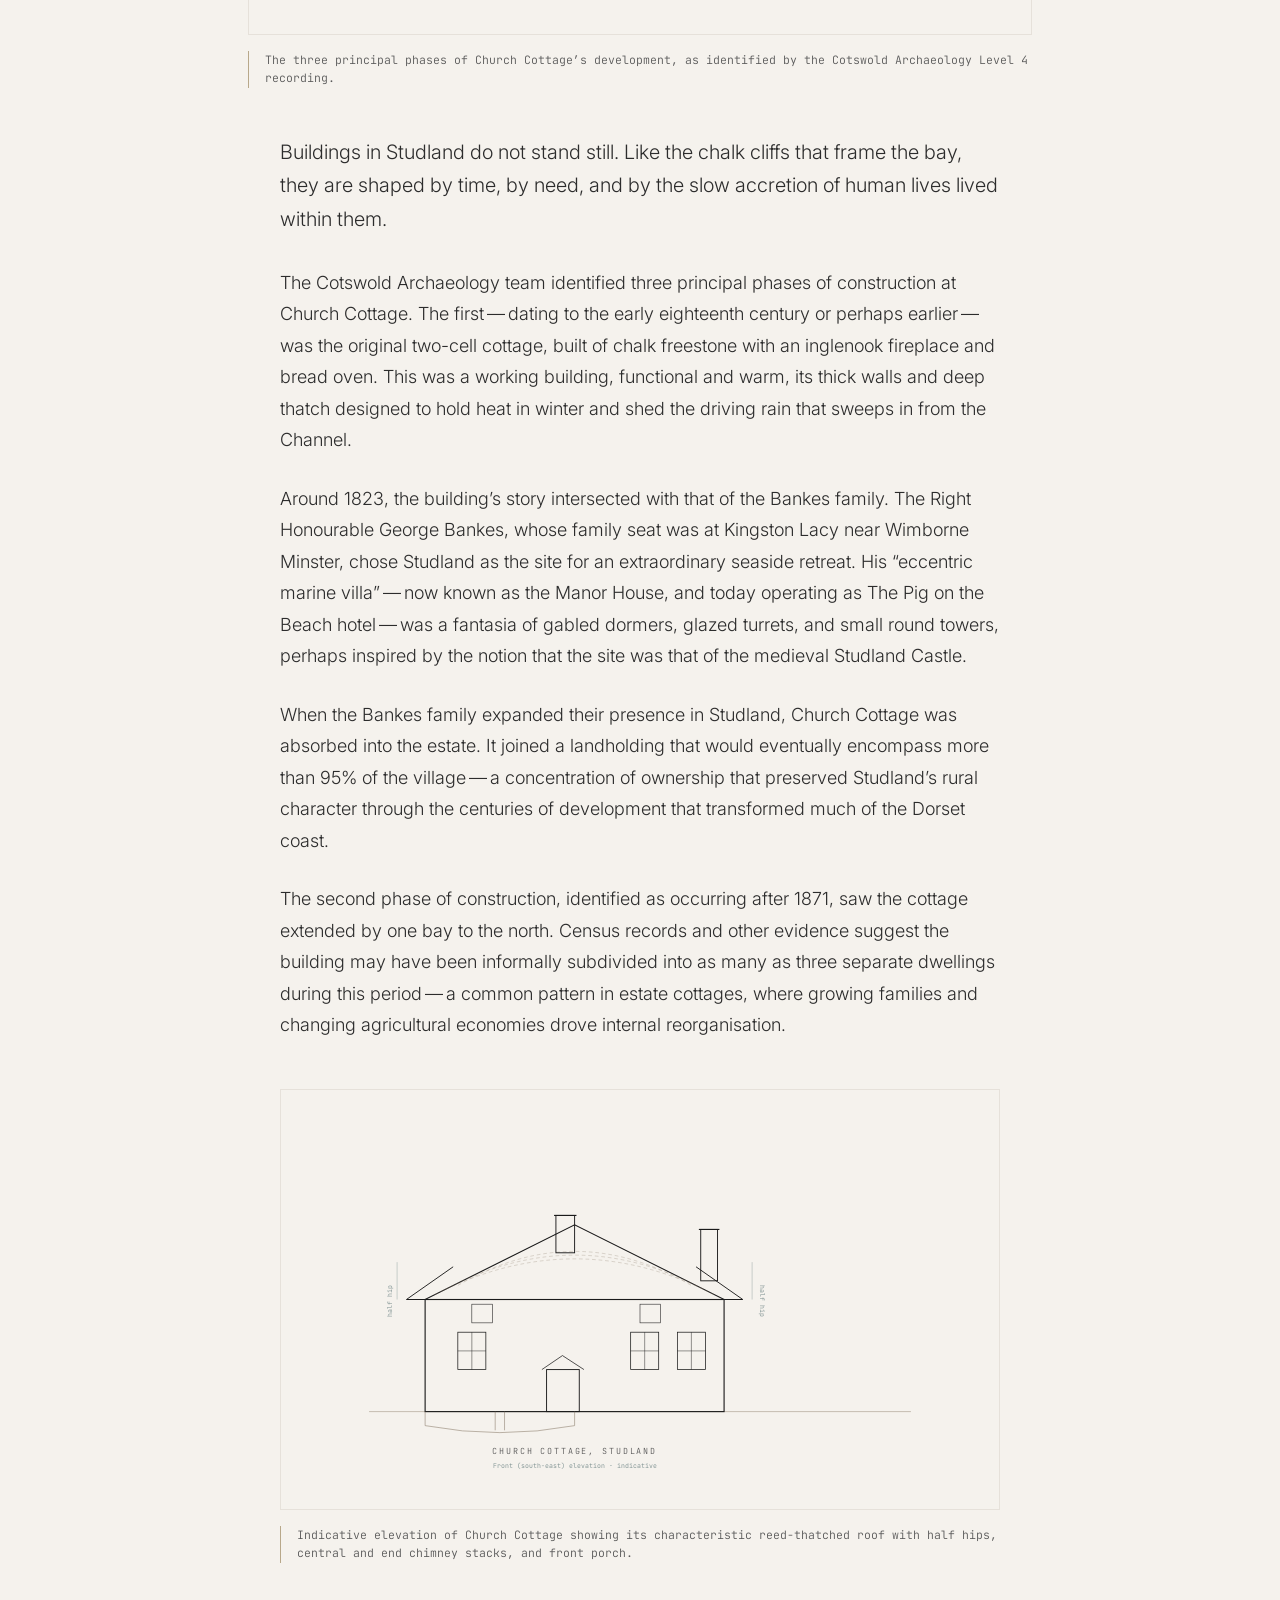
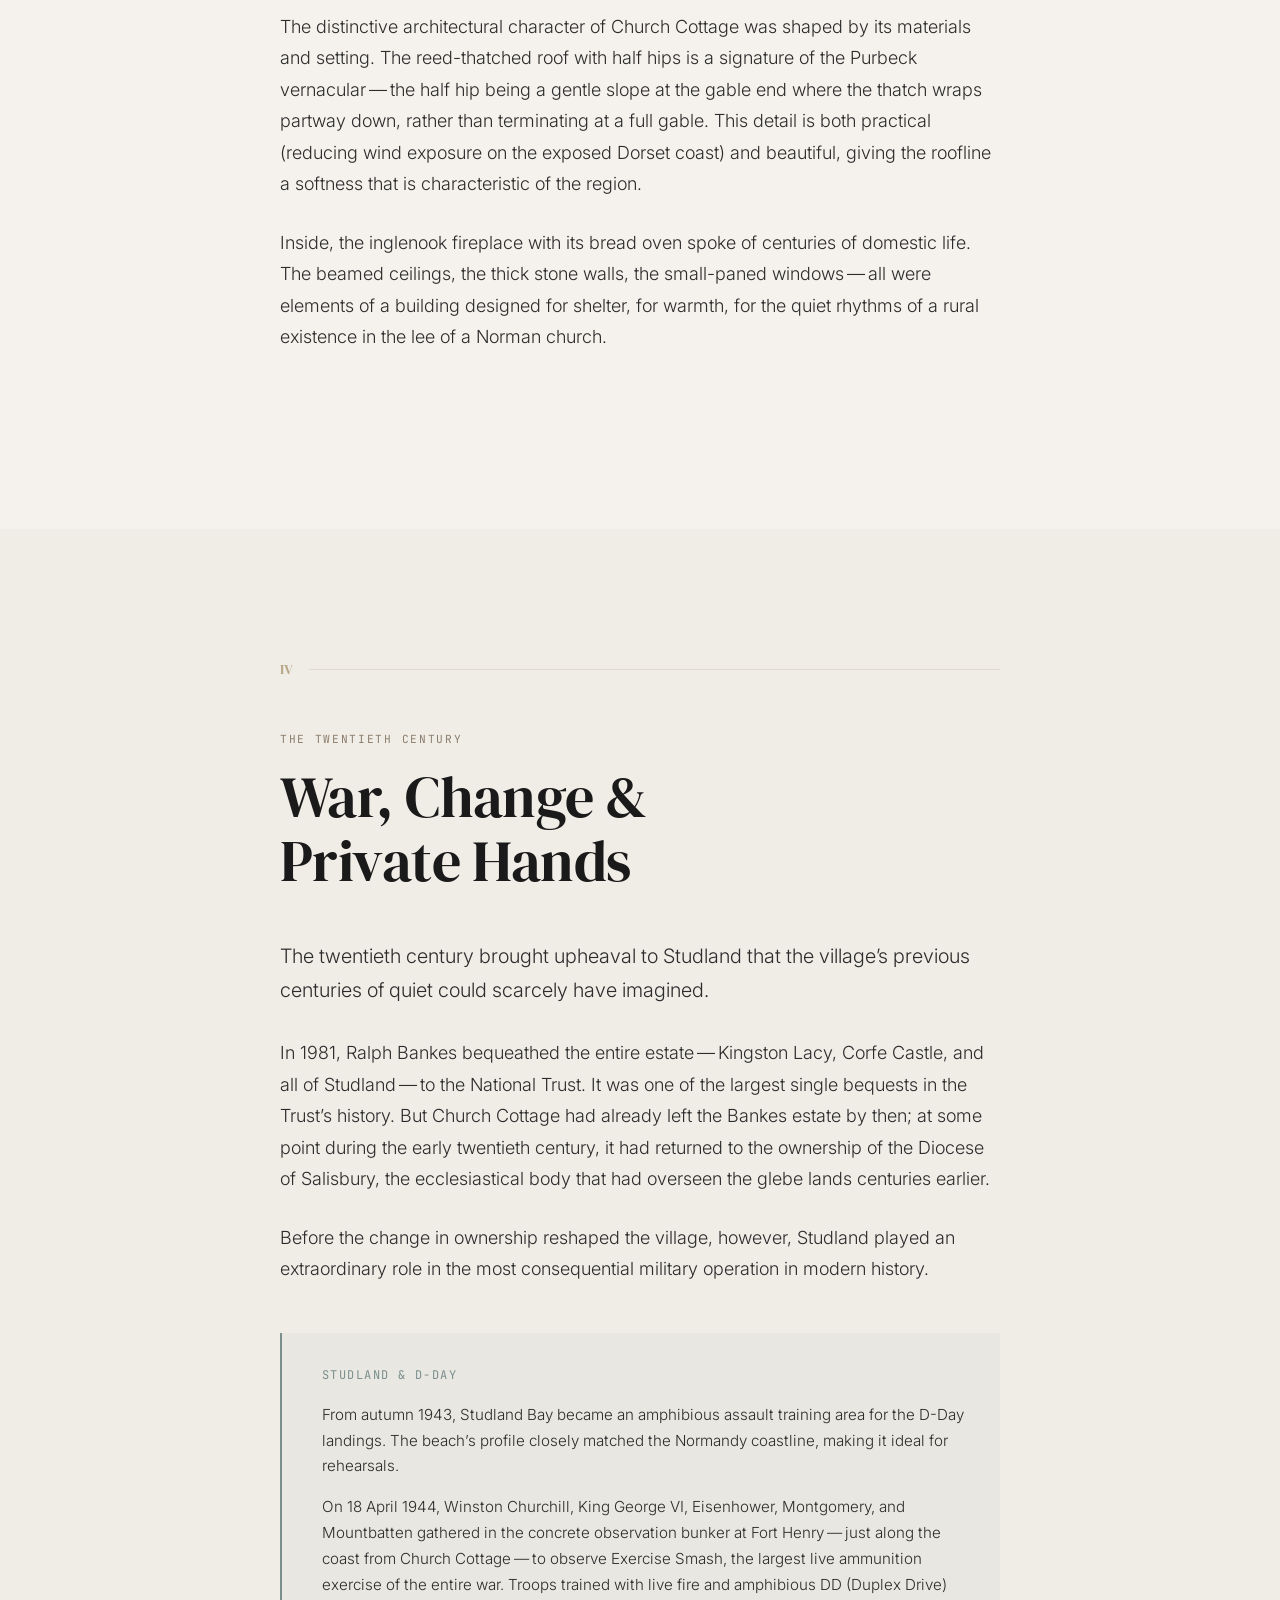
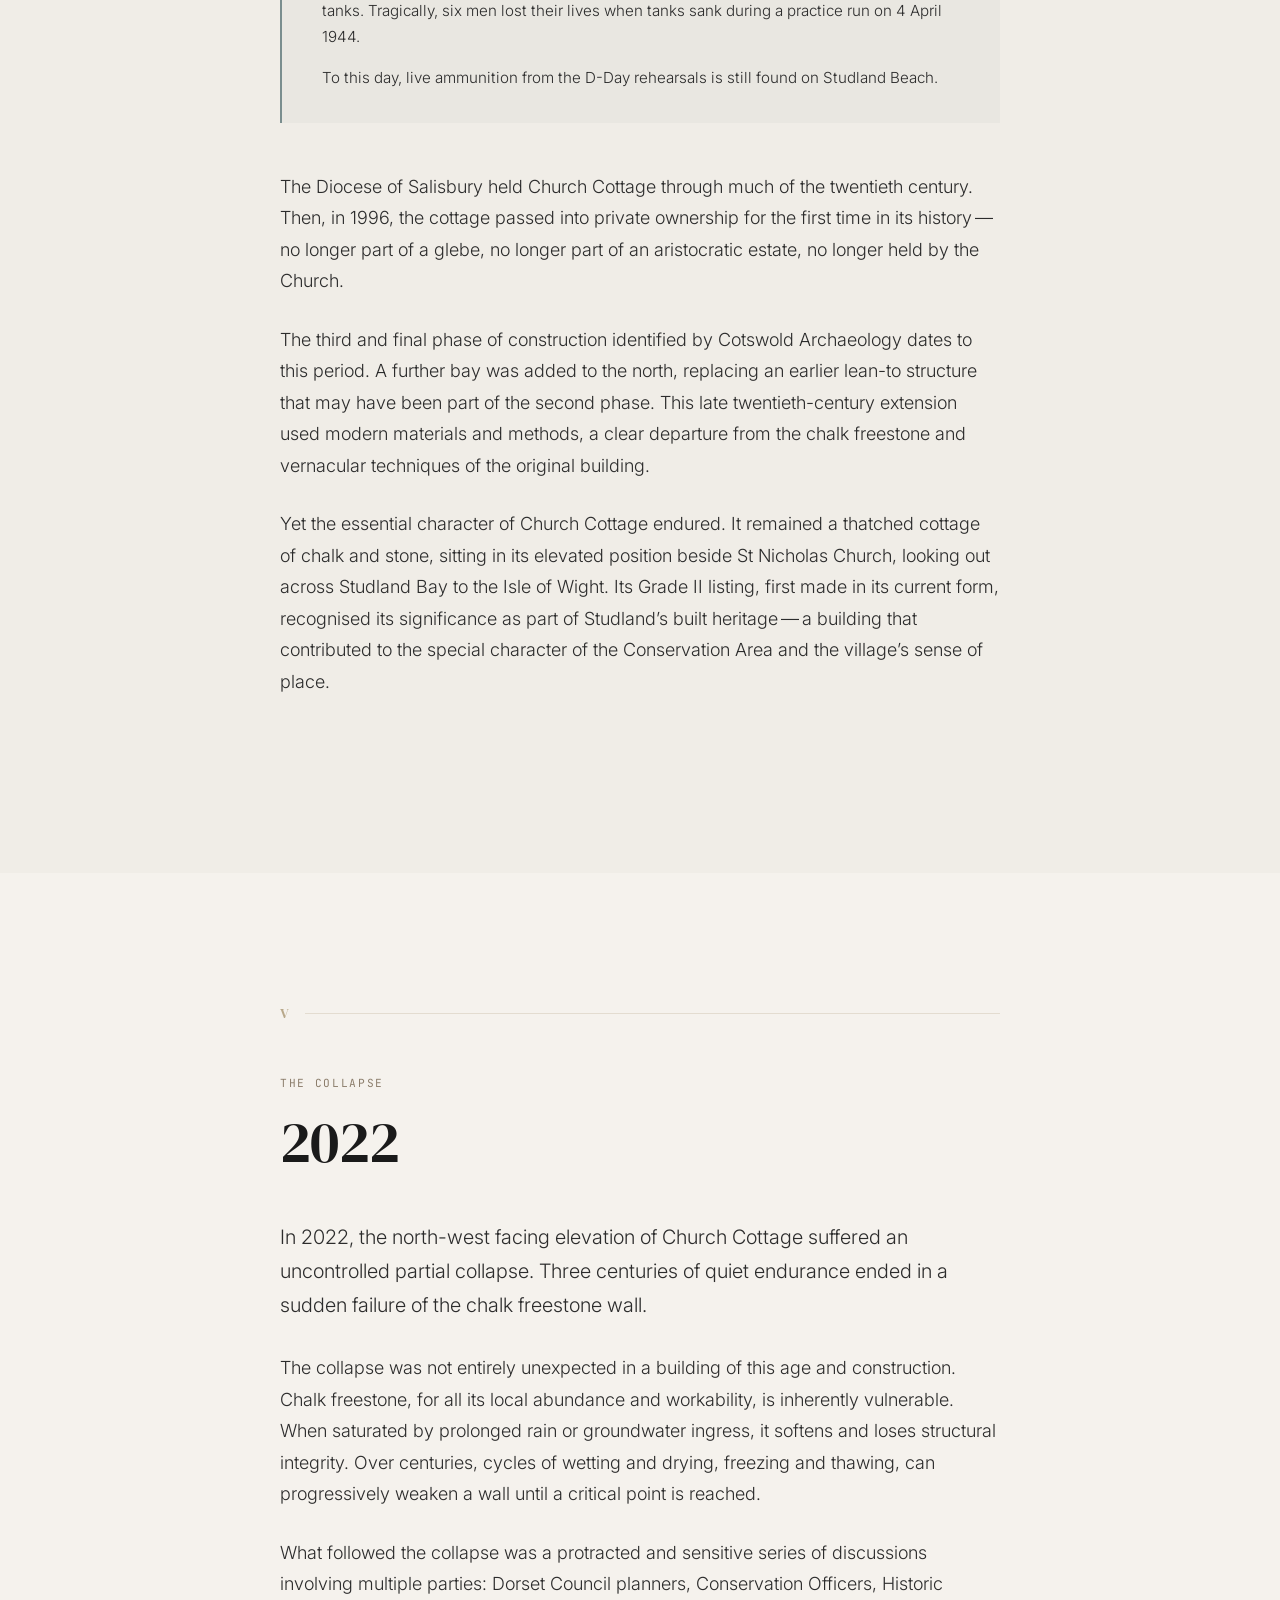
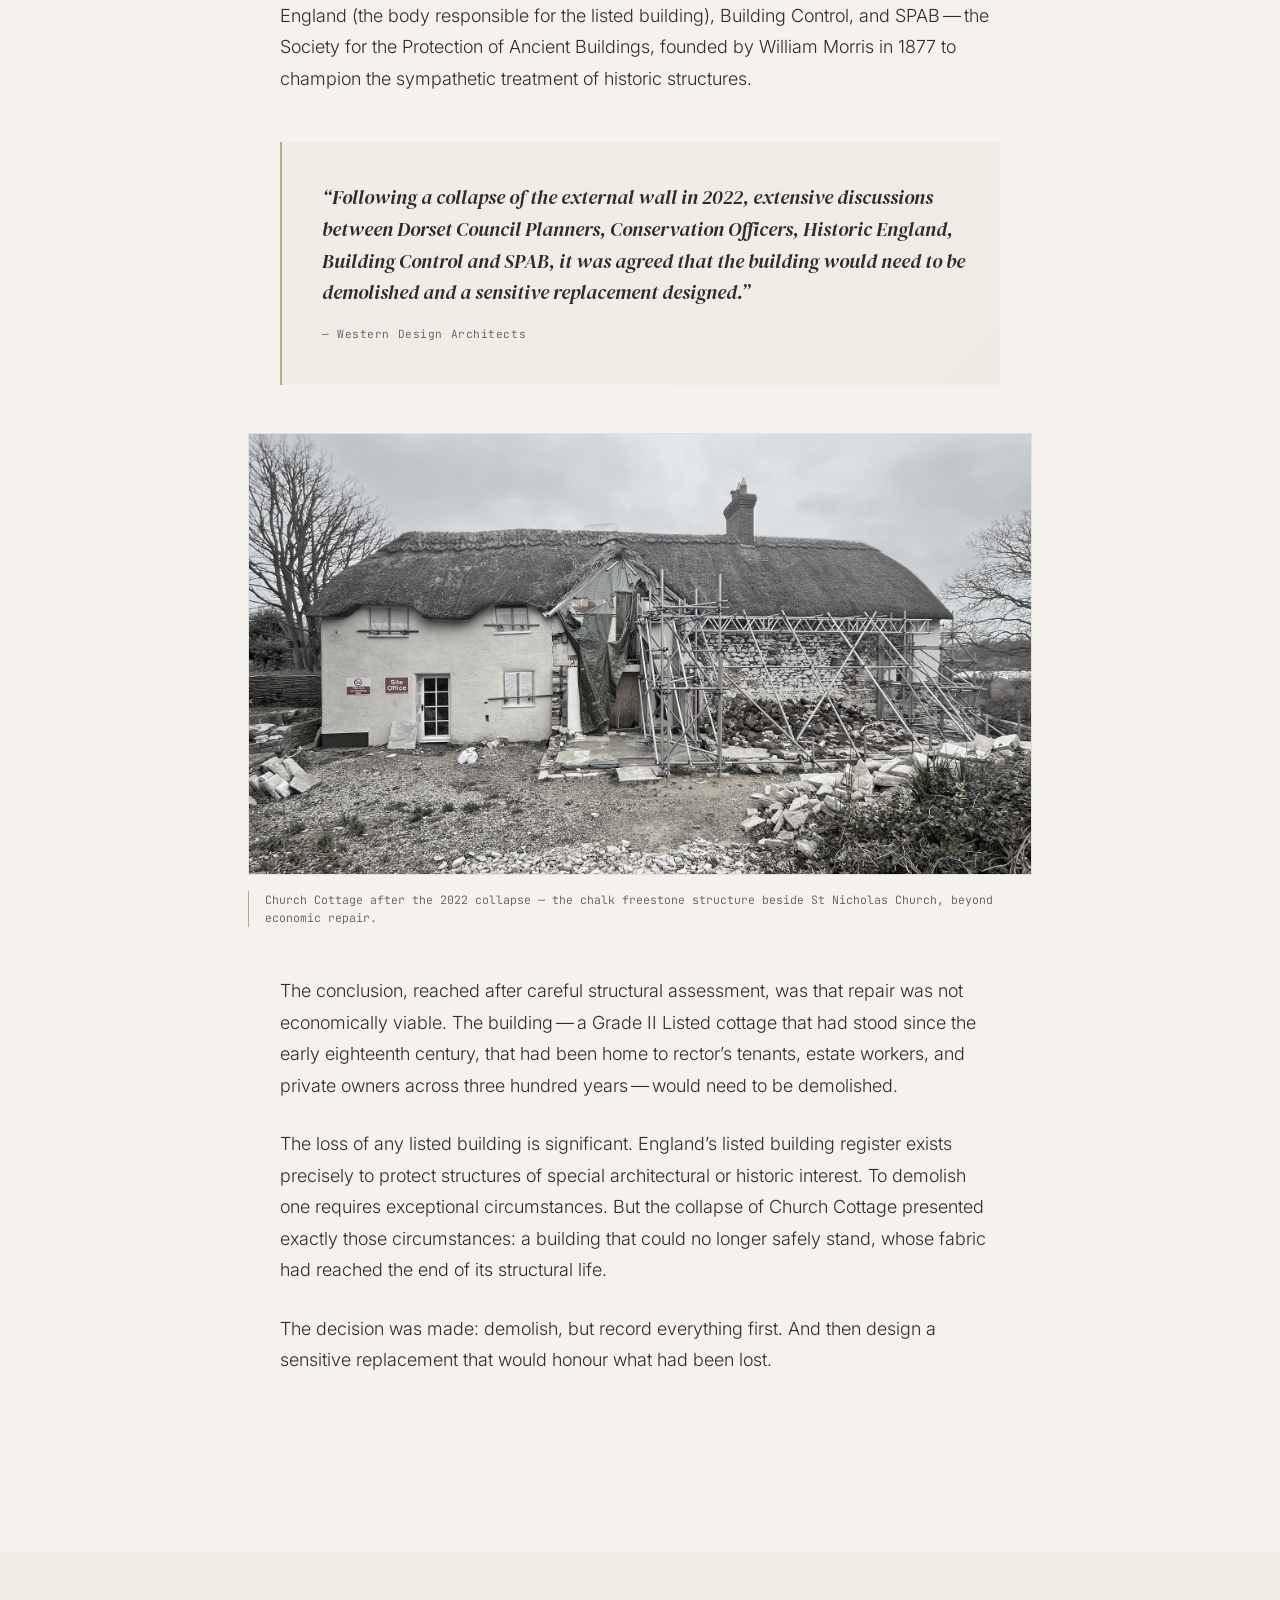
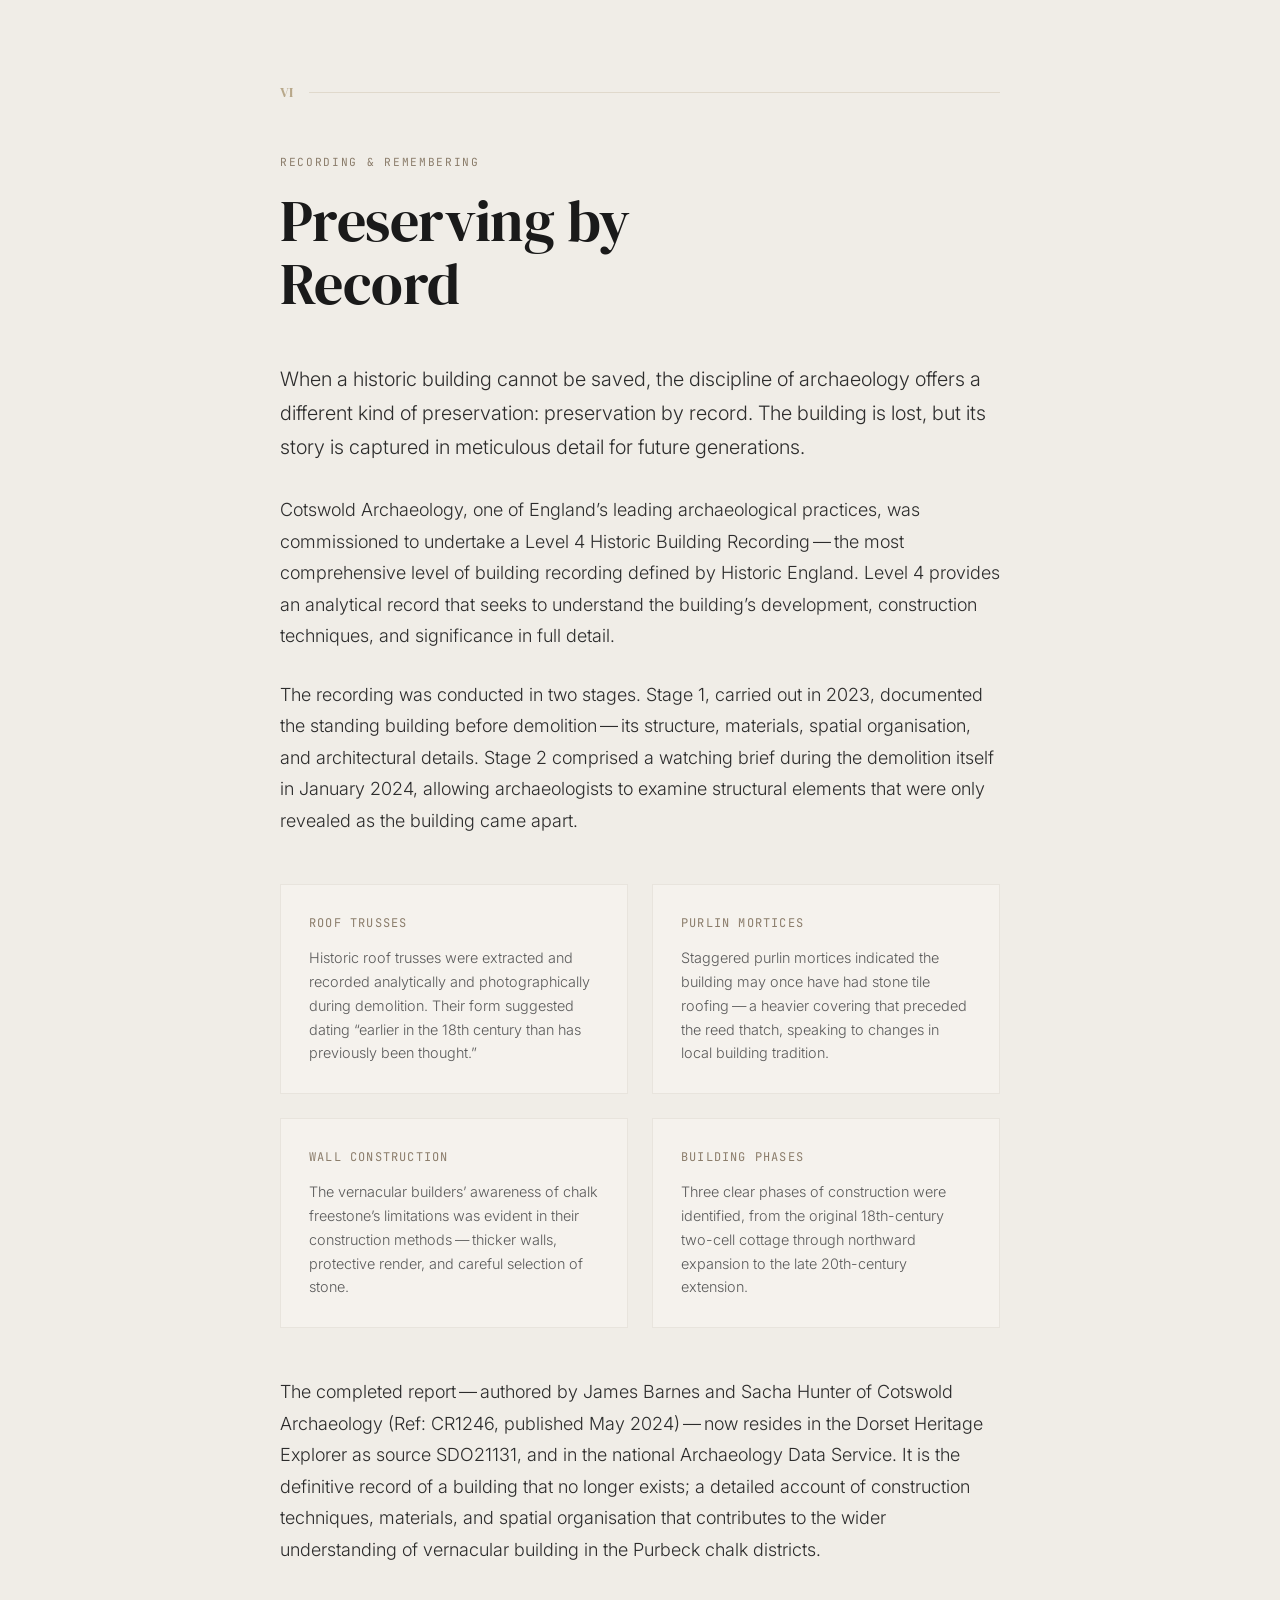
==== commit 94eed87a: "Replace CGI renders with real photos from imgur album Replaced 5 computer-rendered images with real " ====
--- a/index.html
+++ b/index.html
@@ -185,8 +185,8 @@
         </div>
 
         <figure class="figure-photo">
-          <img src="images/aerial-landscape.jpg" alt="Aerial view of Church Cottage and its surrounding landscape in Studland, with the church and rolling Dorset hills" loading="lazy">
-          <figcaption>An aerial view of the Church Cottage site and its surroundings &mdash; the village of Studland nestled between the Purbeck hills and the sea.</figcaption>
+          <img src="images/aerial-landscape.jpg" alt="Church Cottage seen from the neighbouring field with sheep grazing and the Purbeck hills beyond" loading="lazy">
+          <figcaption>Church Cottage in its landscape &mdash; viewed from the neighbouring field, with the Purbeck hills rolling beyond.</figcaption>
         </figure>
       </div>
     </section>
@@ -648,8 +648,8 @@
         </figure>
 
         <figure class="figure-photo">
-          <img src="images/street-scene.jpg" alt="Architectural visualisation of the replacement Church Cottage from the street, showing the thatched cottage echoing the original form" loading="lazy">
-          <figcaption>The replacement cottage from Manor Road &mdash; the new design echoes the original in form, mass, and height, preserving the street scene within the Studland Conservation Area.</figcaption>
+          <img src="images/street-scene.jpg" alt="The rebuilt Church Cottage viewed from across the fields, a thatched cottage against a clear blue sky" loading="lazy">
+          <figcaption>The rebuilt cottage from across the fields &mdash; echoing the original in form, mass, and height, preserving the street scene within the Studland Conservation Area.</figcaption>
         </figure>
 
         <div class="prose">
@@ -660,18 +660,18 @@
 
         <div class="photo-grid">
           <figure class="photo-grid-item">
-            <img src="images/rear-view.jpg" alt="Rear view of the replacement cottage showing the contemporary timber-clad extension" loading="lazy">
-            <figcaption>The rear elevation &mdash; traditional thatched cottage meets contemporary timber extension.</figcaption>
+            <img src="images/rear-view.jpg" alt="Rear view of Church Cottage showing the rendered walls and chalk stone gable end" loading="lazy">
+            <figcaption>The rear elevation &mdash; lime-rendered walls meet the exposed chalk freestone gable.</figcaption>
           </figure>
           <figure class="photo-grid-item">
-            <img src="images/patio.jpg" alt="North-west elevation showing the patio area between cottage and extension" loading="lazy">
-            <figcaption>The north-west elevation with patio &mdash; connecting the cottage to its garden and landscape.</figcaption>
+            <img src="images/patio.jpg" alt="The rear courtyard of Church Cottage showing rendered and stone walls with gravel path" loading="lazy">
+            <figcaption>The rear courtyard &mdash; connecting the cottage to its garden and landscape.</figcaption>
           </figure>
         </div>
 
         <figure class="figure-photo">
-          <img src="images/aerial-site.jpg" alt="Aerial site plan showing how the replacement cottage sits within its plot beside St Nicholas Church" loading="lazy">
-          <figcaption>Aerial site plan &mdash; the new cottage within its setting beside St Nicholas Church, respecting the original building line and footprint.</figcaption>
+          <img src="images/aerial-site.jpg" alt="Church Cottage seen from the allotments, showing the thatched cottage nestled in its plot" loading="lazy">
+          <figcaption>The cottage in its setting &mdash; viewed from the neighbouring allotments, beside St Nicholas Church, respecting the original building line and footprint.</figcaption>
         </figure>
 
         <div class="sustainability-grid">
